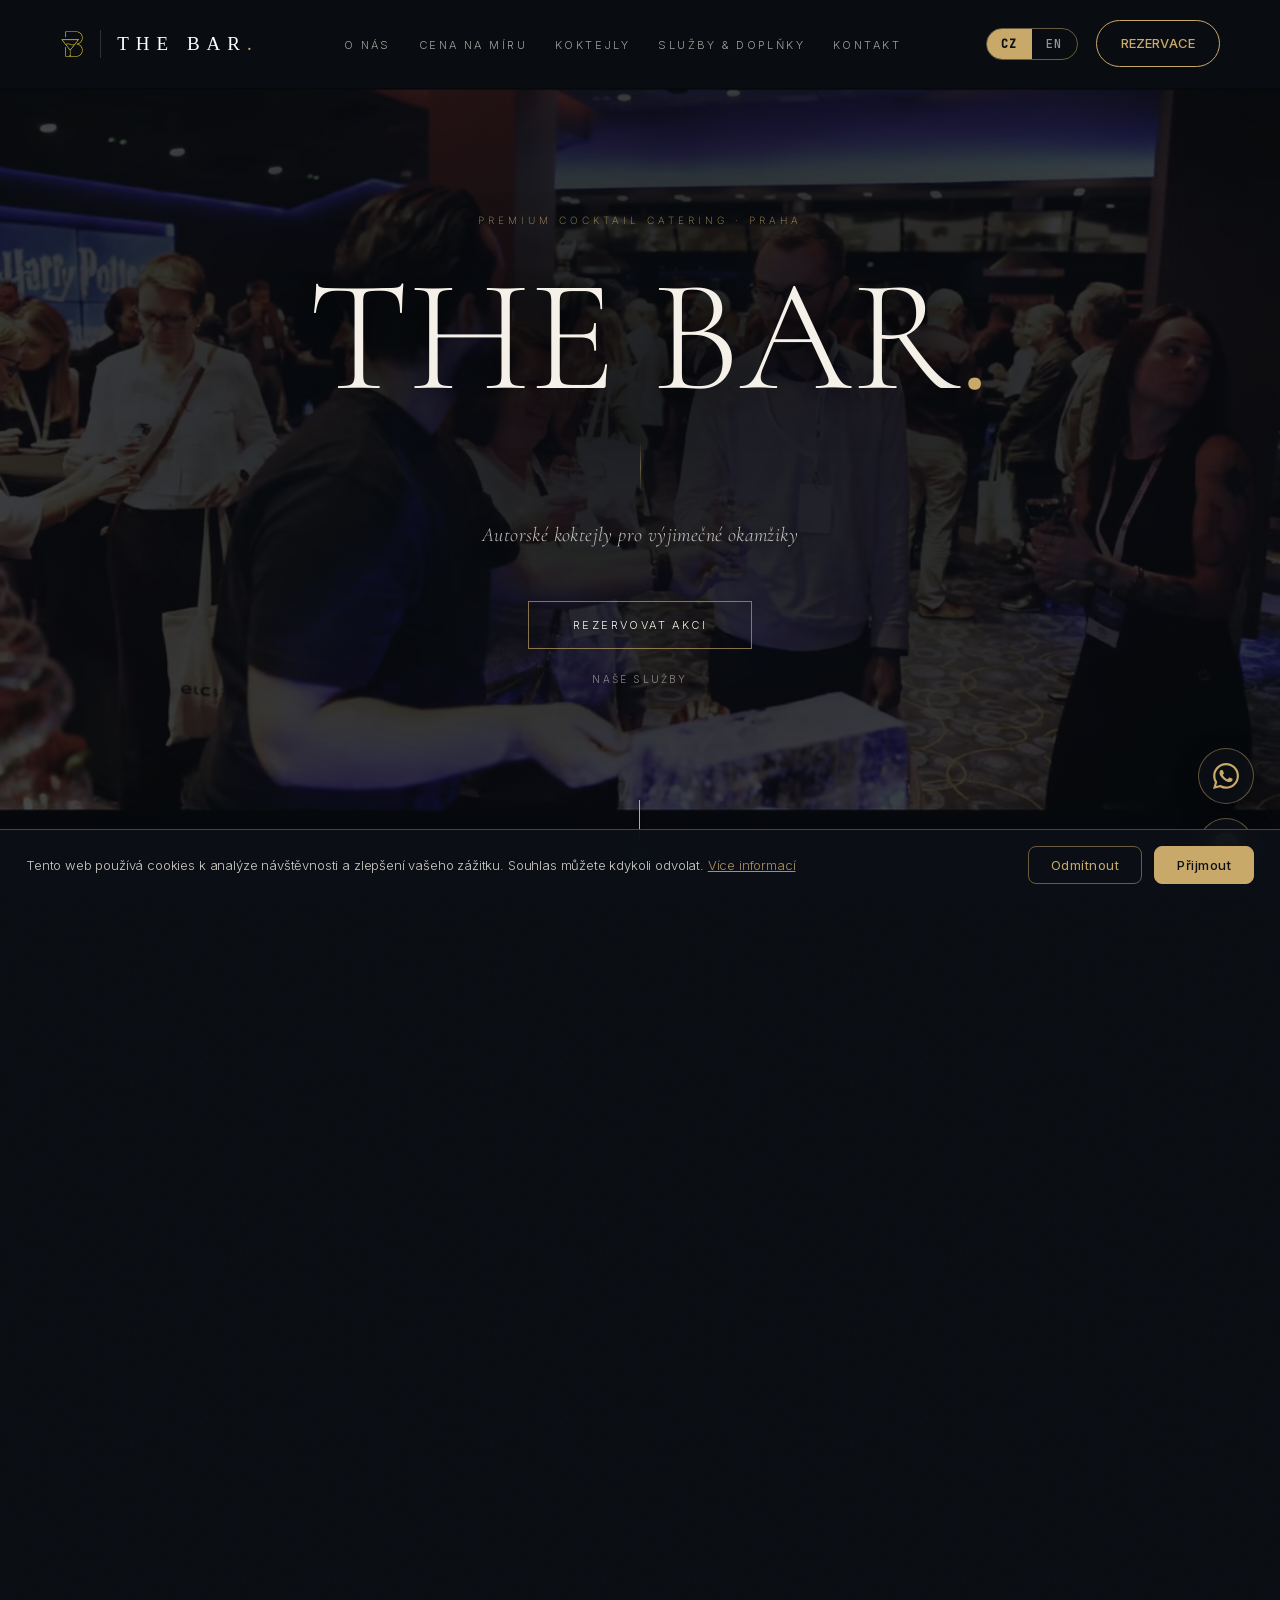
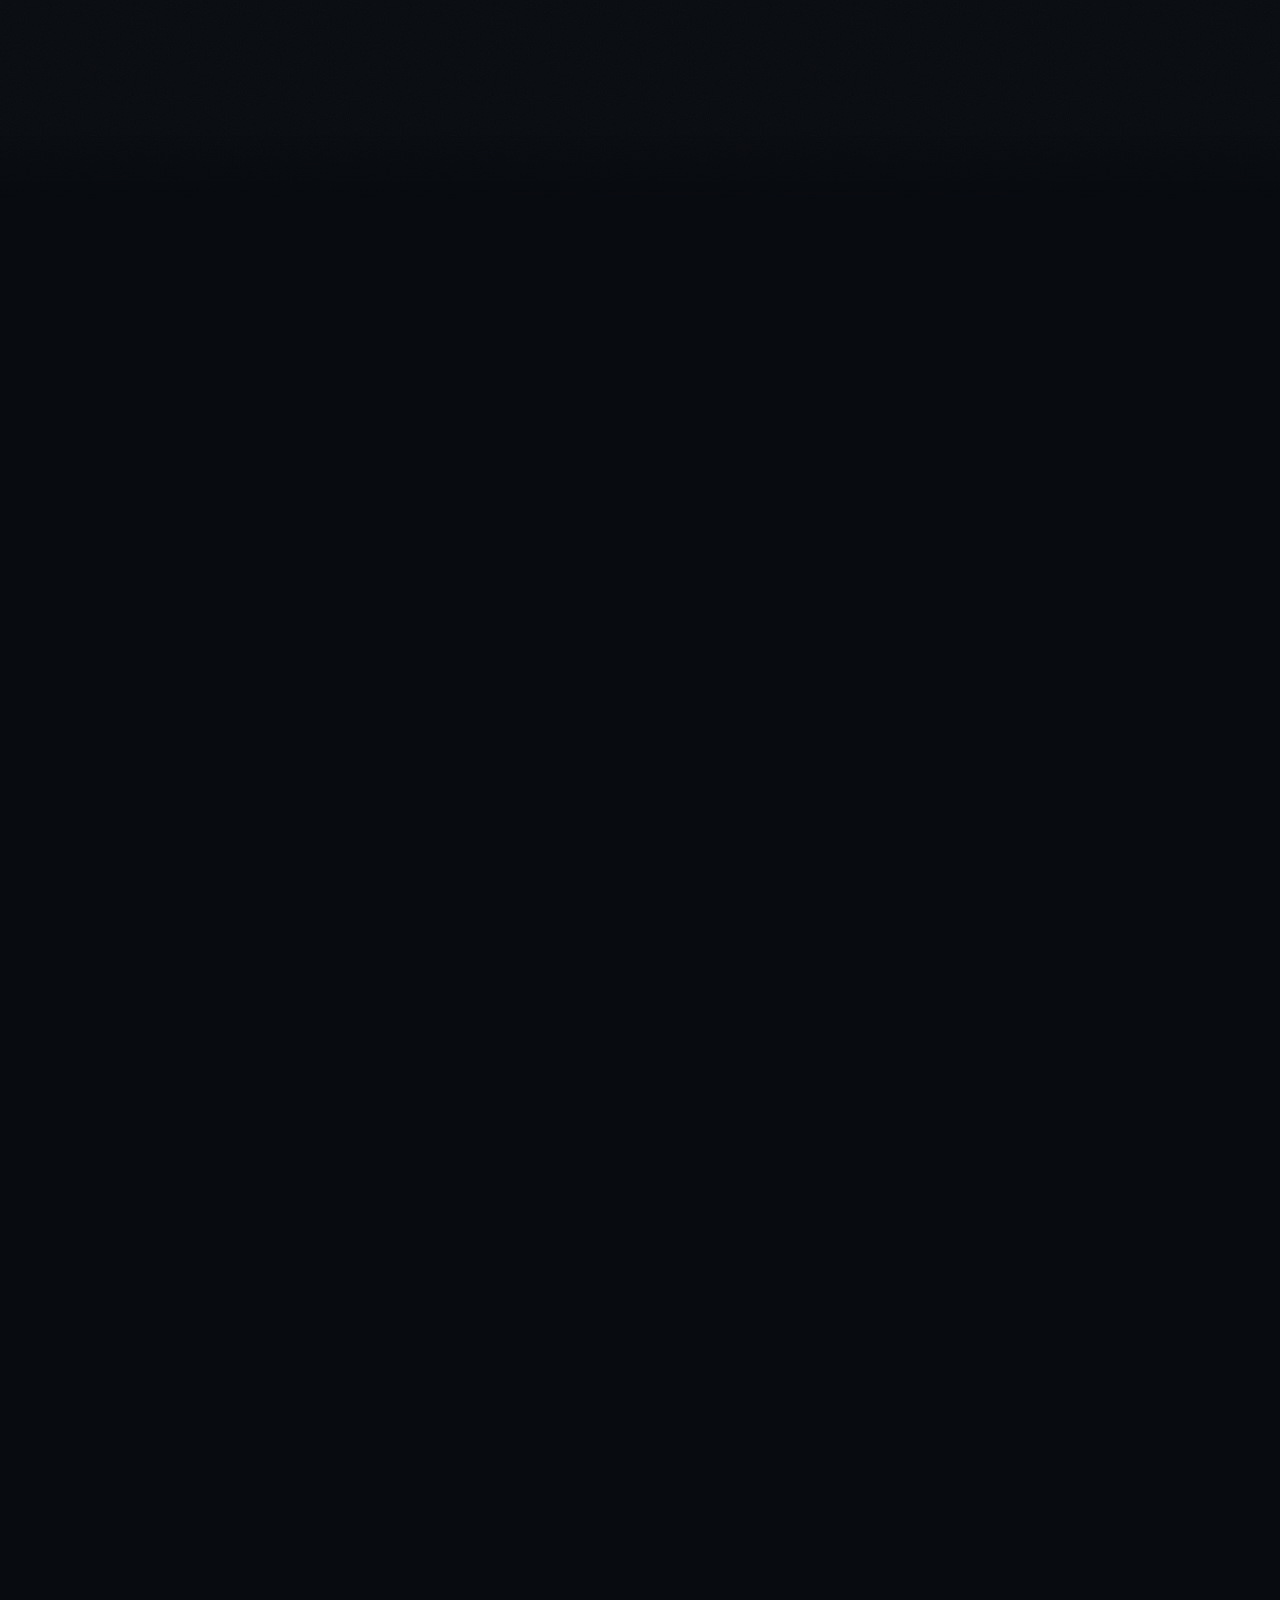
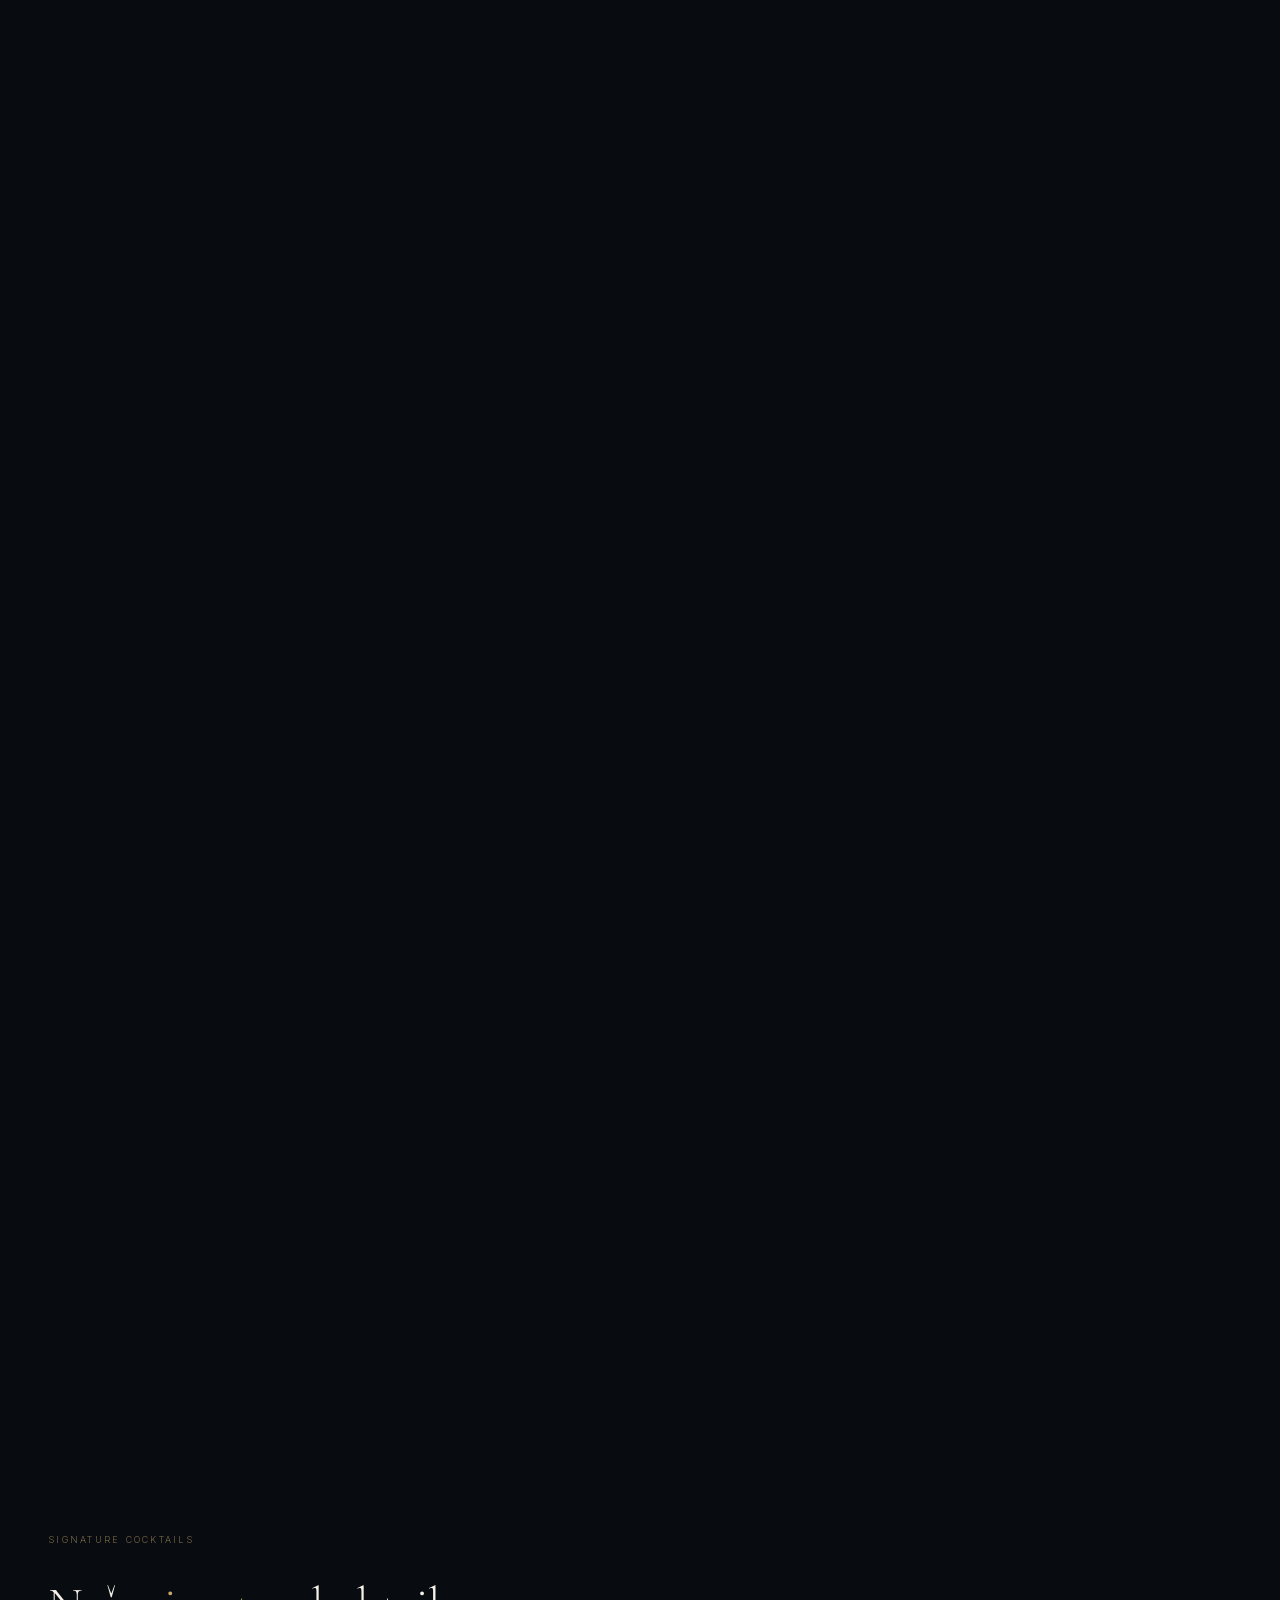
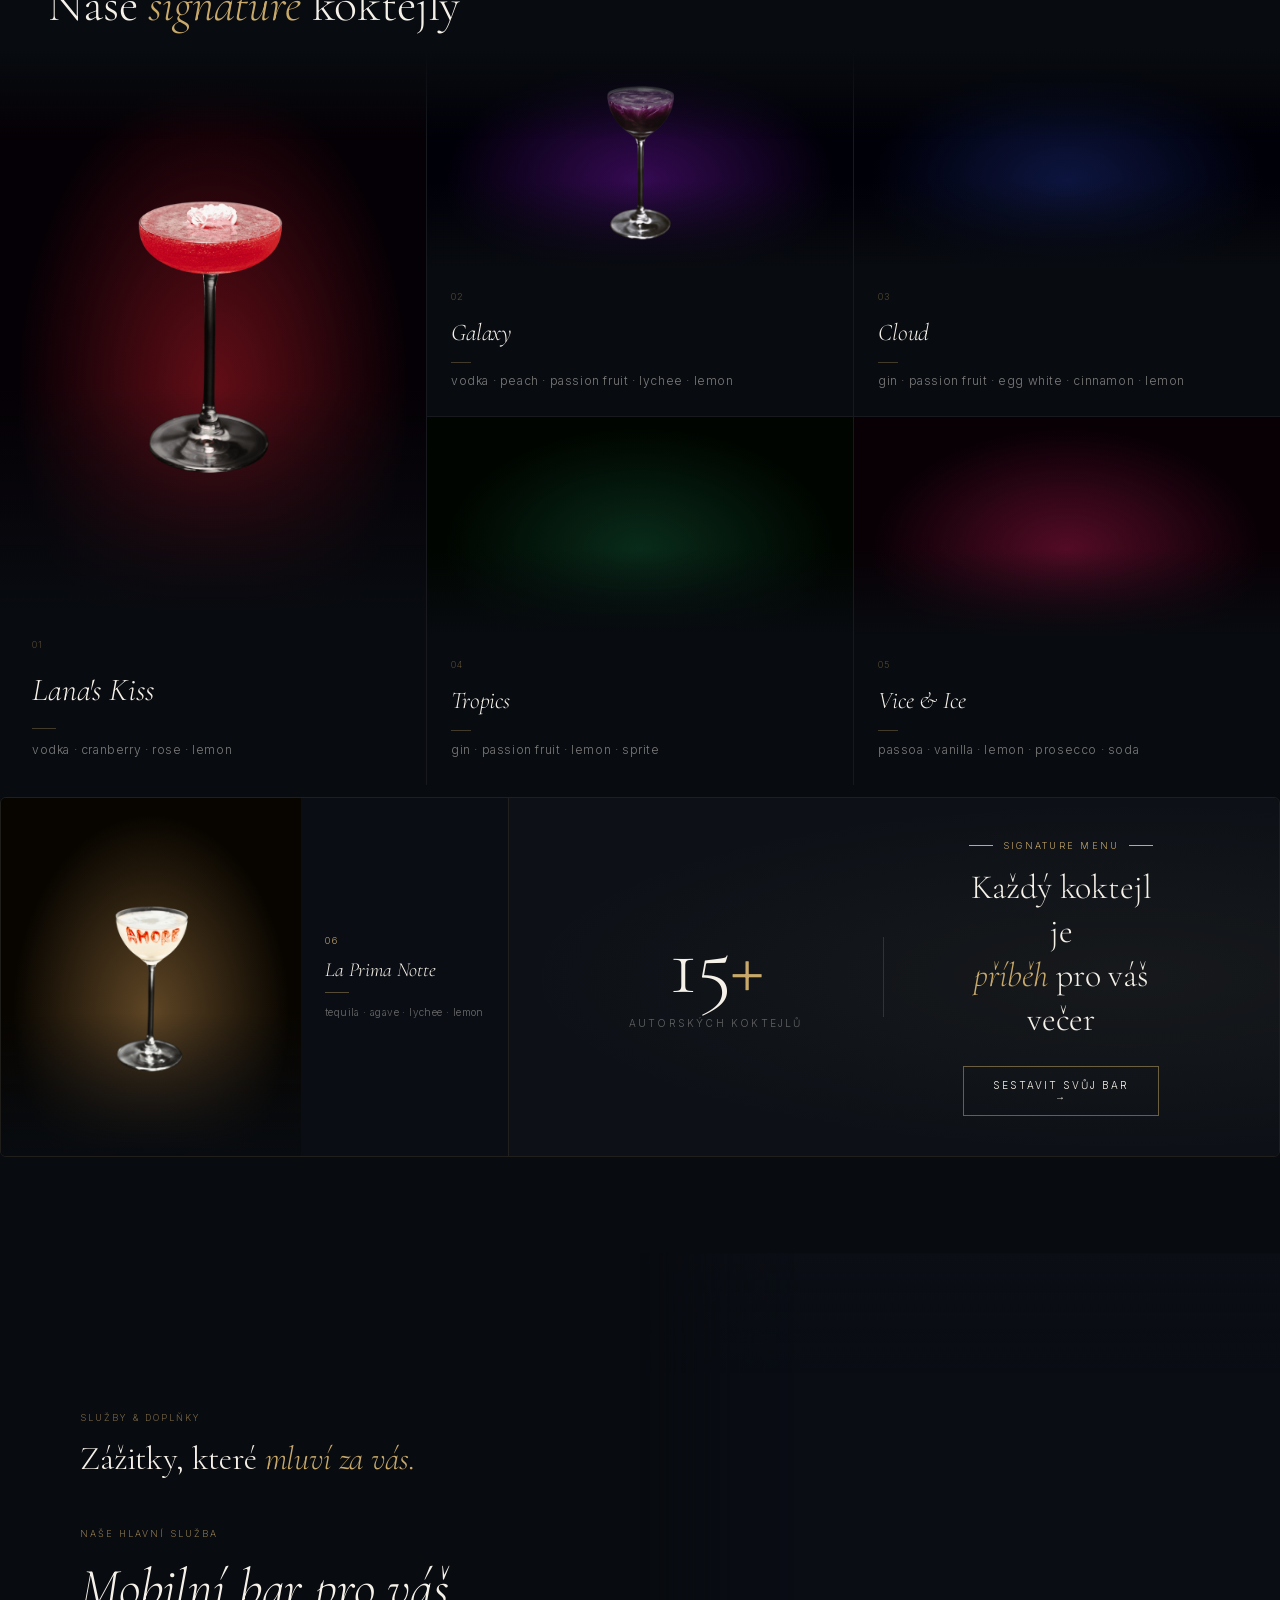
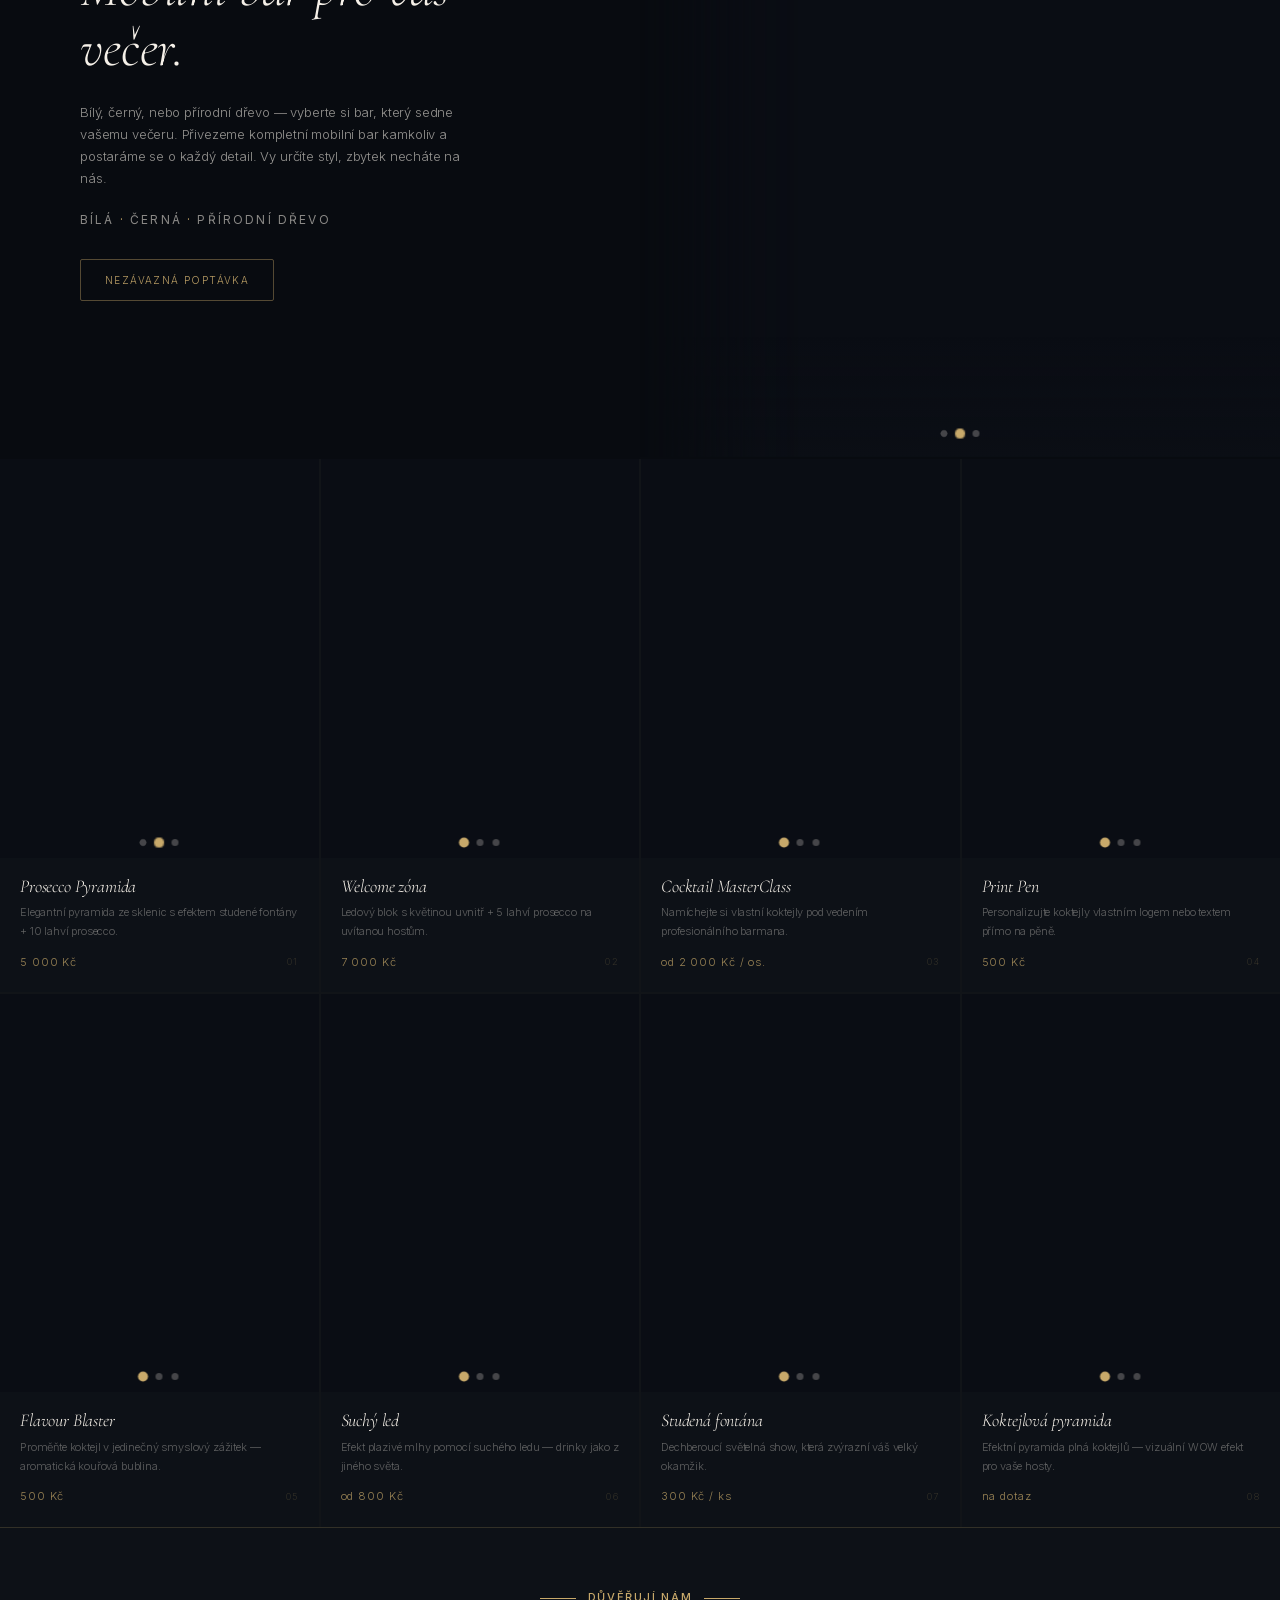
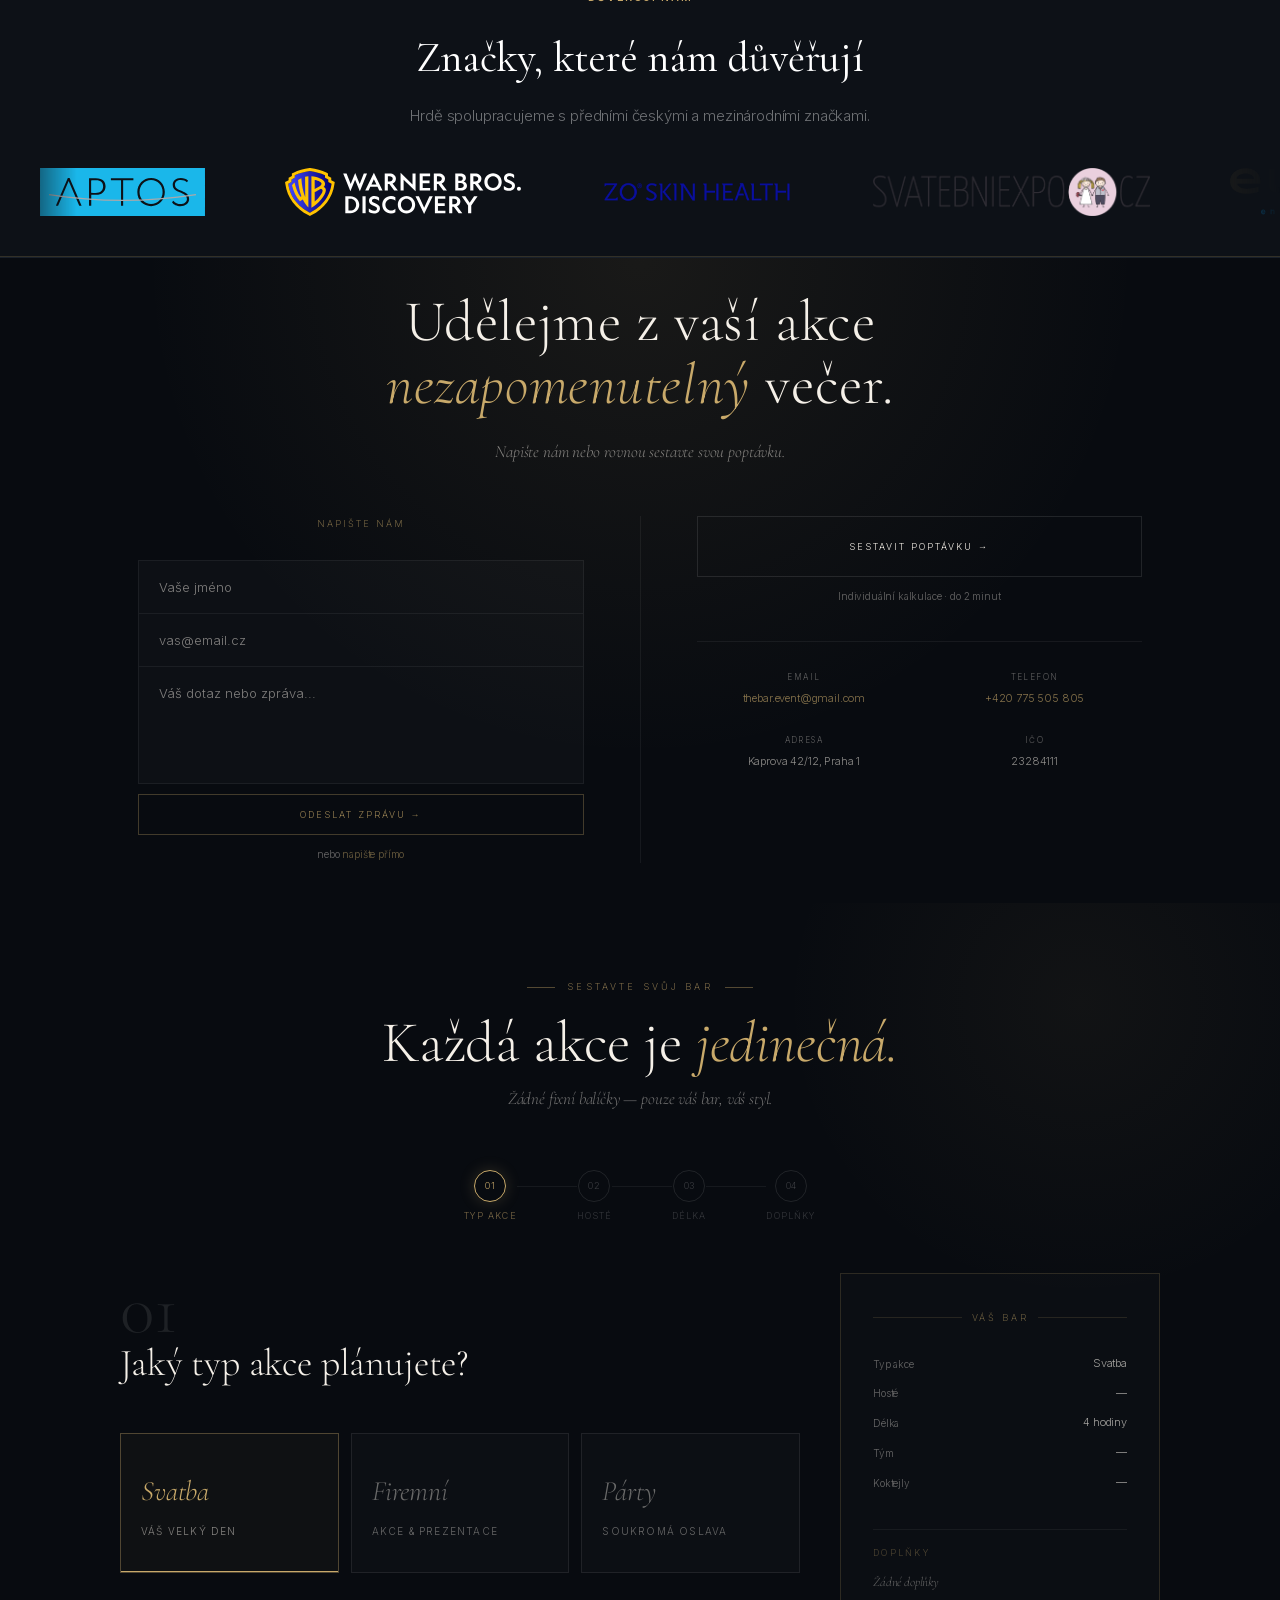
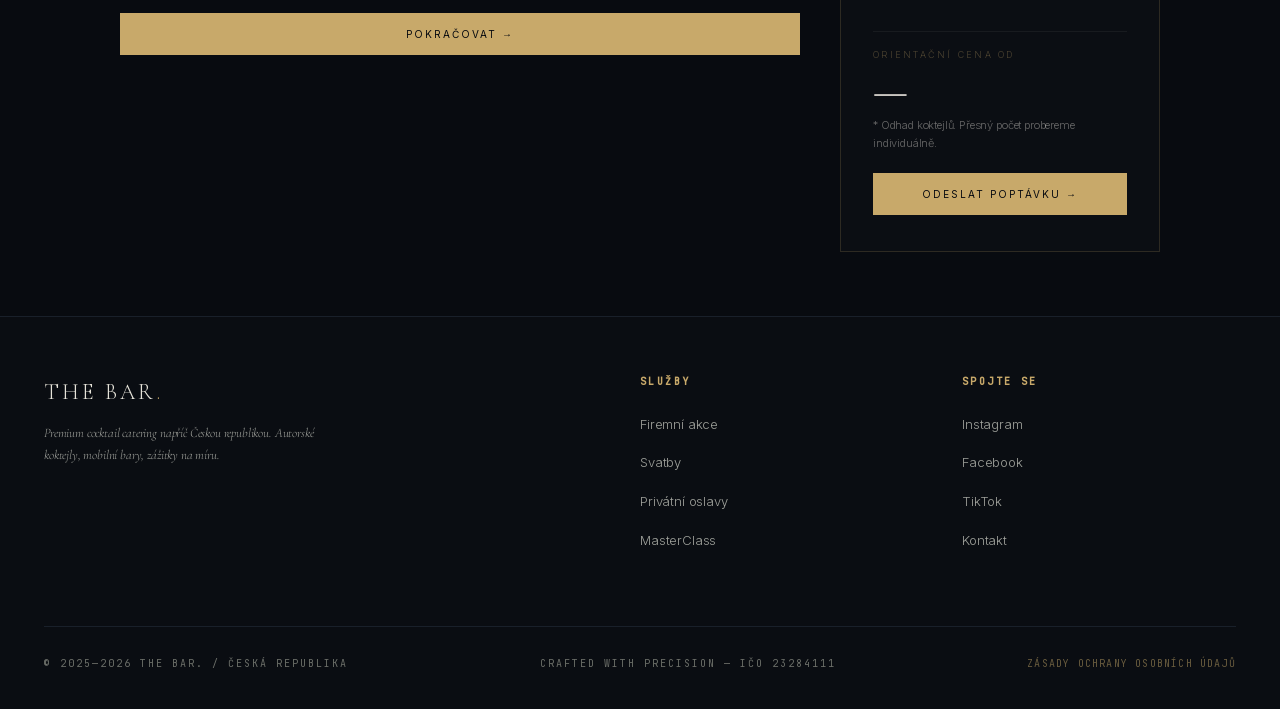
==== index.html @ d6523ca1 "Big fix buttons + photos logo up" ====
<!DOCTYPE html>
<html lang="cs"><head>
<!-- Google Consent Mode v2 — defaults (must run before gtag config) -->
<script>
  window.dataLayer = window.dataLayer || [];
  function gtag(){dataLayer.push(arguments);}
  gtag('consent', 'default', {
    'ad_storage': 'denied',
    'ad_user_data': 'denied',
    'ad_personalization': 'denied',
    'analytics_storage': 'denied',
    'wait_for_update': 500
  });
  try {
    if (localStorage.getItem('thebar_cookie_consent') === 'granted') {
      gtag('consent', 'update', {
        'ad_storage': 'granted',
        'ad_user_data': 'granted',
        'ad_personalization': 'granted',
        'analytics_storage': 'granted'
      });
    }
  } catch(e){}
</script>
<!-- Google tag (gtag.js) -->
<script async src="https://www.googletagmanager.com/gtag/js?id=G-3WQKJ3ZVLW"></script>
<script>
  gtag('js', new Date());
  gtag('config', 'G-3WQKJ3ZVLW');
</script>
<meta charset="utf-8">
<meta name="viewport" content="width=device-width, initial-scale=1, viewport-fit=cover">
<title>THE BAR. — Koktejlový catering a mobilní bar | Praha</title>
<meta name="description" content="Prémiový koktejlový catering a mobilní bar pro svatby, firemní akce a soukromé oslavy v Praze a celé ČR. Autorské koktejly, tým v black-tie. Nezávazná poptávka.">
<meta name="robots" content="index,follow">
<meta name="theme-color" content="#080b10">
<link rel="icon" href="/favicon.ico" sizes="any">
<link rel="icon" type="image/svg+xml" href="/assets/icons/favicon.svg">
<link rel="icon" type="image/png" sizes="32x32" href="/assets/icons/favicon-32.png">
<link rel="icon" type="image/png" sizes="16x16" href="/assets/icons/favicon-16.png">
<link rel="apple-touch-icon" sizes="180x180" href="/assets/icons/apple-touch-icon.png">
<!-- Open Graph -->
<meta property="og:type" content="website">
<meta property="og:url" content="https://thebarcatering.cz/">
<meta property="og:title" content="THE BAR. — Koktejlový catering a mobilní bar | Praha">
<meta property="og:description" content="Prémiový koktejlový catering pro svatby, firemní akce a soukromé oslavy. Autorské koktejly, tým v black-tie. Nezávazná poptávka.">
<meta property="og:image" content="https://thebarcatering.cz/assets/images/og-preview.jpg">
<meta property="og:image:width" content="1200">
<meta property="og:image:height" content="630">
<meta property="og:locale" content="cs_CZ">
<meta property="og:site_name" content="THE BAR.">
<!-- Twitter -->
<meta name="twitter:card" content="summary_large_image">
<meta name="twitter:title" content="THE BAR. — Koktejlový catering a mobilní bar | Praha">
<meta name="twitter:description" content="Prémiový koktejlový catering pro svatby, firemní akce a soukromé oslavy. Autorské koktejly, tým v black-tie.">
<meta name="twitter:image" content="https://thebarcatering.cz/assets/images/og-preview.jpg">
<!-- hreflang: single-page site serves CZ/EN via JS — separate language URLs required for hreflang implementation -->
<link rel="canonical" href="https://thebarcatering.cz/">
<link rel="preconnect" href="https://fonts.googleapis.com">
<link rel="preconnect" href="https://fonts.gstatic.com" crossorigin="">
<link rel="dns-prefetch" href="https://script.google.com">
<link rel="preload" as="image" href="assets/video/hero-poster.jpg" fetchpriority="high">
<link rel="preload" as="font" type="font/woff2" crossorigin href="fonts/39b6aa6e-d81d-483c-8eed-6ac0f09dd3b1.woff2">
<script type="application/ld+json">
{"@context":"https://schema.org","@type":"LocalBusiness","name":"THE BAR. — Premium Cocktail Catering & Mobile Bar","description":"Prémiový koktejlový catering a mobilní bar pro svatby, firemní akce a soukromé oslavy v Praze a celé ČR. Autorské koktejly, tým v black-tie.","email":"thebar.event@gmail.com","url":"https://thebarcatering.cz/","image":"https://thebarcatering.cz/assets/images/SLUZBY/BAR%20MAIN%20WHITE.jpg","areaServed":["Praha","Česká republika"],"founder":{"@type":"Person","name":"Vladyslav Breslavskyi"},"priceRange":"$$","sameAs":["https://www.instagram.com/thebar.catering/","https://www.facebook.com/share/14eMGkatPaf/","https://www.tiktok.com/@thebar.catering"],"knowsLanguage":["cs","en"],"serviceType":"Koktejlový catering, mobilní bar"}
</script>
<link href="https://fonts.googleapis.com/css2?family=Cormorant+Garamond:ital,wght@0,300;0,400;0,500;0,600;1,300;1,400;1,500;1,600&family=Inter:wght@300;400;500;600&display=swap" rel="stylesheet">
<link rel="stylesheet" href="style.css?v=43">
</head>
<body>

<nav class="nav" id="nav">
  <a href="#" class="brand">
    <img class="b-icon" src="assets/images/LOGO BAR.png" alt="THE BAR." width="24" height="28" decoding="async">
    <span class="divider"></span>
    <span class="wordmark">THE BAR<span class="dot">.</span></span>
  </a>
  <ul>
    <li><a href="#about" onclick="event.preventDefault();scrollToAbout()" data-i18n="nav.about">O nás</a></li>
    <li><a href="#services" onclick="event.preventDefault();scrollToWizard()" data-i18n="nav.cenaNaMiru">Cena na míru</a></li>
    <li><a href="#koktejly" data-i18n="nav.koktejly">Koktejly</a></li>
    <li><a href="#addons" data-i18n="nav.sluzby">Služby &amp; Doplňky</a></li>
    <li><a href="#contact" onclick="event.preventDefault();scrollToKontakt()" data-i18n="nav.kontakt">Kontakt</a></li>
  </ul>
  <div class="cta">
    <span class="lang"><button type="button" id="lang-cz" class="lang-active" onclick="applyLanguage('cs')" aria-label="Přepnout na češtinu" aria-current="true">CZ</button><button type="button" id="lang-en" onclick="applyLanguage('en')" aria-label="Switch to English" aria-current="false">EN</button></span>
    <a href="#contact" class="book" onclick="event.preventDefault();scrollToKontakt()" data-i18n="nav.rezervace">Rezervace</a>
    <button class="hamburger" aria-label="Menu"><span></span><span></span><span></span></button>
  </div>
</nav>

<div class="mobile-overlay" id="mobileOverlay">
  <button class="mobile-overlay__close" id="mobileClose" aria-label="Close menu">&times;</button>
  <nav class="mobile-overlay__nav">
    <a href="#about" class="mobile-overlay__link" onclick="event.preventDefault();scrollToAbout()" data-i18n="nav.about">O nás</a>
    <a href="#services" class="mobile-overlay__link" onclick="event.preventDefault();scrollToWizard()" data-i18n="nav.cenaNaMiru">Cena na míru</a>
    <a href="#addons" class="mobile-overlay__link" data-i18n="nav.sluzby">Služby &amp; Doplňky</a>
    <a href="#koktejly" class="mobile-overlay__link" data-i18n="nav.koktejly">Koktejly</a>
    <a href="#contact" class="mobile-overlay__link mobile-overlay__link--cta" data-i18n="nav.rezervace">Rezervace</a>
  </nav>
</div>
<main>
<!-- HERO -->
<section class="hero hero-loaded" aria-label="Hero">
  <video class="hero-video" id="heroVideo" autoplay muted loop playsinline preload="none" poster="assets/video/hero-poster.jpg">
    <!-- sources injected by inline script below -->
  </video>
  <script>
  (function(){
    var v = document.getElementById('heroVideo');
    if (!v) return;
    if (window.matchMedia && window.matchMedia('(prefers-reduced-motion: reduce)').matches) {
      v.removeAttribute('autoplay');
      return;
    }
    var pfx = window.innerWidth < 768 ? 'hero-mobile' : 'hero-desktop';
    var base = 'assets/video/';
    [['video/webm', pfx + '.webm'], ['video/mp4', pfx + '.mp4']].forEach(function(s) {
      var src = document.createElement('source');
      src.type = s[0]; src.src = base + s[1];
      v.appendChild(src);
    });
    v.load();
  })();
  </script>
  <div class="hero-overlay-base"></div>
  <div class="hero-overlay-focus"></div>

  <div class="hero-content">
    <div class="hero-pre" data-i18n="hero.pre">Premium Cocktail Catering · Praha</div>
    <h1 class="hero-title">THE BAR<span class="hero-dot">.</span></h1>
    <div class="hero-divider"></div>
    <div class="hero-sub" data-i18n="hero.sub">Autorské koktejly pro výjimečné okamžiky</div>
    <div class="hero-cta">
      <button class="hero-btn" onclick="scrollToKontakt()"><span data-i18n="hero.btnRezervovat">Rezervovat akci</span></button>
      <button class="hero-btn-ghost" onclick="scrollToWizard()" data-i18n="hero.btnNaseSluzby">Naše služby</button>
    </div>
  </div>

  <div class="hero-scroll-indicator">
    <div class="hero-scroll-line"></div>
    <div class="hero-scroll-label">Scroll</div>
  </div>
</section>

<section id="about" class="cinematic-section">
  <div class="cinematic-sticky">
    <div class="cinematic-grain"></div>

    <div id="cin-intro">
      <div class="cin-intro-eyebrow" data-i18n="about.eyebrow">O nás</div>
      <div class="cin-intro-divider"></div>
      <p class="cin-intro-headline" data-i18n-html="about.introHeadline">Každý večer si zaslouží <em>svůj příběh.</em></p>
      <div class="cin-intro-scroll">
        <div class="cin-intro-scroll-line"></div>
        <div class="cin-intro-scroll-label">Scroll</div>
      </div>
    </div>

    <div class="cin-phrase" id="cin-p1">
      <span class="word" data-i18n="about.phrase1a">Neprodáváme</span> <em class="word" style="color:#C8A96A;font-style:italic;" data-i18n="about.phrase1b">koktejly.</em>
    </div>
    <div class="cin-phrase" id="cin-p2">
      <span class="word" data-i18n="about.phrase2a">Prodáváme</span> <em class="word" style="color:#C8A96A;font-style:italic;" data-i18n="about.phrase2b">zážitek.</em>
    </div>
    <div class="cin-phrase" id="cin-p3">
      <span class="word" data-i18n="about.phrase3a">Každý</span> <em class="word" style="color:#C8A96A;font-style:italic;" data-i18n="about.phrase3b">detail</em> <span class="word" data-i18n="about.phrase3c">mluví za</span> <em class="word" style="color:#C8A96A;font-style:italic;" data-i18n="about.phrase3d">vás.</em>
    </div>

    <div class="cin-reveal" id="cin-reveal">
      <canvas class="cin-sparks" id="cinSparks"></canvas>
      <div class="cin-center">
        <p class="cin-headline"><span class="cin-headline-light" data-i18n="about.revealA">Přivezeme bar.</span> <em class="cin-headline-gold" data-i18n="about.revealB">Vy si užijete večer.</em></p>
        <div class="cin-stats">
          <div class="cin-stat">
            <div class="cin-stat-label" data-i18n="about.stat1Label">Tým v black-tie</div>
            <div class="cin-stat-sub" data-i18n="about.stat1Sub">Profesionálové</div>
          </div>
          <div class="cin-stat-divider"></div>
          <div class="cin-stat">
            <div class="cin-stat-label" data-i18n="about.stat2Label">20 signature koktejlů</div>
            <div class="cin-stat-sub" data-i18n="about.stat2Sub">Autorské recepty</div>
          </div>
          <div class="cin-stat-divider"></div>
          <div class="cin-stat">
            <div class="cin-stat-label" data-i18n="about.stat3Label">Praha &amp; celá ČR</div>
            <div class="cin-stat-sub" data-i18n="about.stat3Sub">Doručíme k vám</div>
          </div>
        </div>
      </div>
    </div>
  </div>
</section>

<section id="koktejly" style="background:#080b10;padding:32px 0 0;margin-top:0;margin-bottom:0;">
  <style>
    @media(max-width:768px){
      .ck3-grid{grid-template-columns:1fr!important;}
      .ck3-bottom{grid-template-columns:1fr!important;}
      .ck3-lpn-inner{flex-direction:column!important;}
      .ck3-lpn-img{width:100%!important;min-height:220px;}
    }

    #koktejly{scroll-margin-top:90px;}
    .ck3-grid{position:relative;}

    .addons-eyebrow-simple {
      font-size: 9px;
      letter-spacing: 0.22em;
      color: rgba(200,169,106,0.6);
      text-transform: uppercase;
      margin-bottom: 14px;
    }

    .addons-title-simple {
      font-family: 'Cormorant Garamond', serif;
      font-size: clamp(26px, 2.6vw, 34px);
      font-weight: 300;
      font-style: normal;
      color: #f5f0e8;
      line-height: 1.15;
      margin: 0 0 48px;
    }

    .addons-title-simple em {
      color: #C8A96A;
      font-style: italic;
    }

    section.addons-block {
      background: #080b10;
      padding-top: 96px;
      padding-bottom: 0;
    }

    .bento-banner {
      display: grid;
      grid-template-columns: 1fr 1fr;
      grid-template-rows: 1fr;
      align-items: stretch;
      min-height: calc(100vh - 96px);
      min-height: calc(100dvh - 96px);
      width: calc(100% + 160px);
      margin: 0 -80px;
      background: #080b10;
    }

    .bento-banner-left {
      padding: 48px 48px 48px 80px;
      display: flex;
      flex-direction: column;
      align-items: flex-start;
      justify-content: center;
    }

    .bento-banner-right {
      position: relative;
      overflow: hidden;
      -webkit-mask-image: linear-gradient(to right, rgba(0,0,0,0) 0%, rgba(0,0,0,0.12) 4%, rgba(0,0,0,0.5) 11%, rgba(0,0,0,0.85) 18%, rgba(0,0,0,1) 26%);
      mask-image: linear-gradient(to right, rgba(0,0,0,0) 0%, rgba(0,0,0,0.12) 4%, rgba(0,0,0,0.5) 11%, rgba(0,0,0,0.85) 18%, rgba(0,0,0,1) 26%);
    }

    .bento-banner-right img {
      width: 100%;
      height: 100%;
      object-fit: cover;
      object-position: center;
      display: block;
    }

    .bento-banner-right .bento-card {
      position: absolute;
      inset: 0;
      min-height: unset;
      background: #080b10;
      overflow: hidden;
    }

    .bento-banner-right .bento-carousel-dots {
      bottom: 20px;
    }

    @keyframes kenBurnsInBanner {
      from { transform: scale(0.92); }
      to   { transform: scale(0.95); }
    }

    .bento-banner-right .bento-card-slide img {
      transform: scale(0.92);
    }

    .bento-banner-right .bento-card-slide.active img {
      animation: kenBurnsInBanner 4.8s ease-in-out forwards;
    }

    .bento-banner-photo-fade {
      position: absolute;
      inset: 0;
      background: linear-gradient(180deg, rgba(13,17,23,0.3) 0%, rgba(13,17,23,0) 15%, rgba(13,17,23,0) 85%, rgba(13,17,23,0.3) 100%);
      pointer-events: none;
    }

    .bento-banner-eyebrow {
      font-size: 9px;
      letter-spacing: 0.22em;
      color: rgba(200,169,106,0.7);
      text-transform: uppercase;
      margin-bottom: 16px;
    }

    .bento-banner-title {
      font-family: 'Cormorant Garamond', serif;
      font-size: clamp(38px, 4.2vw, 56px);
      font-weight: 300;
      font-style: italic;
      color: #f5f0e8;
      line-height: 1.1;
      margin-bottom: 24px;
      max-width: 480px;
    }

    .bento-banner-desc {
      font-size: 13px;
      font-weight: 300;
      color: rgba(245,240,232,0.6);
      line-height: 1.7;
      max-width: 400px;
      margin-bottom: 0;
    }

    .bento-banner-finishes {
      font-size: 12px;
      font-family: 'Inter', sans-serif;
      font-weight: 400;
      letter-spacing: 0.18em;
      text-transform: uppercase;
      color: rgba(245,240,232,0.55);
      max-width: 400px;
      margin-top: 22px;
      margin-bottom: 30px;
      line-height: 1.5;
    }

    .bento-banner-cta {
      display: inline-block;
      font-size: 10px;
      letter-spacing: 0.14em;
      text-transform: uppercase;
      color: rgba(200,169,106,0.9);
      border: 0.5px solid rgba(200,169,106,0.4);
      padding: 11px 24px;
      border-radius: 2px;
      cursor: pointer;
      transition: background-color 0.3s ease, border-color 0.3s ease, color 0.3s ease;
      background: transparent;
      text-decoration: none;
      align-self: flex-start;
    }

    .bento-banner-cta:hover {
      background: rgba(200,169,106,0.1);
      border-color: rgba(200,169,106,0.7);
      color: #c9a84c;
    }

    .bento-services-grid {
      display: grid;
      grid-template-columns: repeat(4, 1fr);
      gap: 2px;
      background: #111418;
      margin: 2px -80px 0;
    }

    .bento-card {
      background: #0d1117;
      display: flex;
      flex-direction: column;
      position: relative;
      overflow: hidden;
      transition: background 0.3s ease;
      min-height: 260px;
    }

    .bento-card:hover {
      background: #0f1318;
    }

    .bento-card-carousel {
      position: relative;
      aspect-ratio: 4/5;
      overflow: hidden;
      background: #080b10;
      flex-shrink: 0;
    }

    .bento-card-carousel-inner {
      position: relative;
      width: 100%;
      height: 100%;
    }

    @keyframes kenBurnsIn {
      from { transform: scale(1.0); }
      to   { transform: scale(1.03); }
    }

    .bento-card-slide {
      position: absolute;
      inset: 0;
      opacity: 0;
      overflow: hidden;
      background: #0a0d14;
      transition: opacity 0.8s ease;
    }

    .bento-card-slide.active {
      opacity: 1;
    }

    .bento-card-slide img {
      width: 100%;
      height: 100%;
      object-fit: cover;
      object-position: center center;
      display: block;
      transform-origin: center center;
    }

    .bento-card-slide.active img {
      animation: kenBurnsIn 4.8s ease-in-out forwards;
      will-change: transform;
    }

    .bento-carousel-dots {
      position: absolute;
      bottom: 12px;
      left: 50%;
      transform: translateX(-50%);
      display: flex;
      align-items: center;
      gap: 9px;
      z-index: 2;
    }

    .bento-dot {
      width: 7px;
      height: 7px;
      border-radius: 50%;
      background: rgba(245,240,232,0.25);
      cursor: pointer;
      transform: scale(1);
      transition: transform 0.3s ease, background 0.3s ease;
      padding: 8px;
      margin: -8px;
      background-clip: content-box;
      box-sizing: content-box;
      flex-shrink: 0;
      will-change: transform;
    }

    .bento-dot.active {
      transform: scale(1.43);
      background: #C8A96A;
      background-clip: content-box;
    }

    .bento-carousel-btn {
      position: absolute;
      top: 50%;
      transform: translateY(-50%);
      background: rgba(8,11,16,0.6);
      border: 0.5px solid rgba(200,169,106,0.2);
      color: rgba(200,169,106,0.7);
      width: 24px;
      height: 24px;
      border-radius: 50%;
      display: flex;
      align-items: center;
      justify-content: center;
      cursor: pointer;
      font-size: 10px;
      z-index: 2;
      opacity: 0;
      transition: opacity 0.3s ease;
    }

    .bento-card:hover .bento-carousel-btn {
      opacity: 1;
    }

    .bento-carousel-btn.prev { left: 8px; }
    .bento-carousel-btn.next { right: 8px; }

    .bento-card-body {
      padding: 18px 20px 20px;
      display: flex;
      flex-direction: column;
      flex: 1;
      justify-content: space-between;
    }

    .bento-card-name {
      font-family: 'Cormorant Garamond', serif;
      font-size: 18px;
      font-weight: 300;
      font-style: italic;
      color: #f5f0e8;
      margin-bottom: 6px;
      line-height: 1.2;
    }

    .bento-card-desc {
      font-size: 11px;
      font-weight: 300;
      color: rgba(245,240,232,0.35);
      line-height: 1.7;
    }

    .bento-card-footer {
      display: flex;
      align-items: center;
      justify-content: space-between;
      margin-top: 12px;
    }

    .bento-card-price {
      font-size: 11px;
      letter-spacing: 0.08em;
      color: rgba(200,169,106,0.75);
      font-weight: 300;
    }

    .bento-card-num {
      font-size: 9px;
      letter-spacing: 0.15em;
      color: rgba(200,169,106,0.2);
    }

    @media (max-width: 1024px) {
      .bento-services-grid {
        grid-template-columns: repeat(2, 1fr);
      }
    }

    @media (max-width: 768px) {
      .bento-banner {
        grid-template-columns: 1fr;
        min-height: auto;
        width: calc(100% + 40px);
        margin: 0 -20px;
      }
      .bento-banner-left {
        padding: 40px 24px 36px 24px;
      }
      /* Fix 4: bar banner — fixed height, cover fill, no overflow */
      .bento-banner-right {
        height: 260px;
        overflow: hidden;
        -webkit-mask-image: none;
        mask-image: none;
      }
      .bento-banner-right .bento-card {
        position: absolute;
        inset: 0;
      }
      .bento-banner-right .bento-card-slide img {
        width: 100%;
        height: 100%;
        object-fit: cover;
        object-position: center;
        display: block;
      }
      .bento-services-grid {
        grid-template-columns: 1fr;
        margin: 2px -20px 0;
      }
      .addons-title-simple {
        margin: 0 0 32px;
      }
      /* Fix 3: service card photos — tall editorial height, cover fill */
      .bento-services-grid .bento-card-carousel { aspect-ratio: unset !important; height: 320px !important; }
      .bento-services-grid .bento-card-slide img {
        width: 100% !important;
        height: 100% !important;
        max-width: none !important;
        object-fit: cover !important;
        display: block;
      }
      /* Per-image object-position — keeps key subjects visible at 220px crop */
      [data-carousel="0"] .bento-card-slide:nth-child(1) img { object-position: center 35% !important; }
      [data-carousel="0"] .bento-card-slide:nth-child(2) img { object-position: center 50% !important; }
      [data-carousel="0"] .bento-card-slide:nth-child(3) img { object-position: center 35% !important; }
      [data-carousel="1"] .bento-card-slide:nth-child(1) img { object-position: center 35% !important; }
      [data-carousel="1"] .bento-card-slide:nth-child(2) img { object-position: center 45% !important; }
      [data-carousel="1"] .bento-card-slide:nth-child(3) img { object-position: 25% 40% !important; }
      [data-carousel="2"] .bento-card-slide:nth-child(1) img { object-position: center 20% !important; }
      [data-carousel="2"] .bento-card-slide:nth-child(2) img { object-position: center 45% !important; }
      [data-carousel="2"] .bento-card-slide:nth-child(3) img { object-position: center 25% !important; }
      [data-carousel="3"] .bento-card-slide:nth-child(1) img { object-position: center 40% !important; }
      [data-carousel="3"] .bento-card-slide:nth-child(2) img { object-position: center 40% !important; }
      [data-carousel="3"] .bento-card-slide:nth-child(3) img { object-position: center 45% !important; }
      [data-carousel="4"] .bento-card-slide:nth-child(1) img { object-position: center 35% !important; }
      [data-carousel="4"] .bento-card-slide:nth-child(2) img { object-position: center 40% !important; }
      [data-carousel="4"] .bento-card-slide:nth-child(3) img { object-position: center 40% !important; }
      [data-carousel="5"] .bento-card-slide:nth-child(1) img { object-position: center 50% !important; }
      [data-carousel="5"] .bento-card-slide:nth-child(2) img { object-position: center 45% !important; }
      [data-carousel="5"] .bento-card-slide:nth-child(3) img { object-position: center 30% !important; }
      [data-carousel="6"] .bento-card-slide:nth-child(1) img { object-position: center 35% !important; }
      [data-carousel="6"] .bento-card-slide:nth-child(2) img { object-position: center 50% !important; }
      [data-carousel="6"] .bento-card-slide:nth-child(3) img { object-position: center 35% !important; }
      [data-carousel="7"] .bento-card-slide:nth-child(1) img { object-position: center 30% !important; }
      [data-carousel="7"] .bento-card-slide:nth-child(2) img { object-position: center 40% !important; }
      [data-carousel="7"] .bento-card-slide:nth-child(3) img { object-position: center 45% !important; }
    }

    @media (max-width: 600px) {
      .bento-banner-right {
        height: 240px;
      }
      /* Fix 3: smaller screens — slightly reduced height */
      .bento-services-grid .bento-card-carousel { aspect-ratio: unset !important; height: 280px !important; }
    }
  </style>

  <div style="padding:0 48px 0;">
    <div style="font-size:9px;font-weight:300;letter-spacing:0.25em;color:rgba(200,169,106,0.6);text-transform:uppercase;margin-bottom:14px;">Signature cocktails</div>
    <div style="font-family:'Cormorant Garamond',serif;font-weight:200;font-size:48px;color:#f5f0e8;" data-i18n-html="cocktails.headline">Naše <em style="color:#C8A96A;font-style:italic;">signature</em> koktejly</div>
  </div>

  <div class="ck3-grid" style="display:grid;grid-template-columns:1fr 1fr 1fr;gap:1px;background:rgba(255,255,255,0.06);">
    <div style="position:absolute;top:0;left:0;right:0;height:90px;background:linear-gradient(180deg,#080b10 0%,rgba(8,11,16,0.6) 45%,rgba(8,11,16,0) 100%);z-index:50;pointer-events:none;"></div>

    <!-- Card 1 - Lana's Kiss (spans 2 rows) -->
    <div style="background:#080b10;grid-column:1;grid-row:1/3;display:flex;flex-direction:column;">
      <div class="kokt-img-wrap" style="order:1;flex:1;min-height:340px;overflow:hidden;background:linear-gradient(to bottom,transparent 60%,#080b10 100%),radial-gradient(ellipse at 50% 60%,rgba(130,15,25,0.75) 0%,rgba(5,0,5,1) 65%);display:flex;align-items:center;justify-content:center;animation-duration:4s;">
        <img src="assets/images/foto%20web%20novy%202/LANA%20s%20KISS.webp" alt="Koktejl Lana's Kiss — vodka, cranberry, rose, citron" loading="lazy" decoding="async" style="height:95%;width:auto;max-width:92%;object-fit:contain;object-position:center center;display:block;transition:transform 0.6s ease;" onmouseover="this.style.transform='scale(1.08)'" onmouseout="this.style.transform='scale(1)'">
      </div>
      <div style="order:2;padding:24px 32px;background:#080b10;flex-shrink:0;">
        <div style="font-size:9px;letter-spacing:0.15em;color:rgba(200,169,106,0.4);margin-bottom:8px;">01</div>
        <div style="font-family:'Cormorant Garamond',serif;font-weight:300;font-style:italic;font-size:32px;color:#f5f0e8;margin-bottom:10px;transition:color 0.3s;cursor:default;" onmouseover="this.style.color='#C8A96A'" onmouseout="this.style.color='#f5f0e8'">Lana's Kiss</div>
        <div style="width:24px;height:0.5px;background:rgba(200,169,106,0.3);margin-bottom:10px;"></div>
        <div style="font-size:12px;font-weight:300;color:rgba(245,240,232,0.5);letter-spacing:0.05em;line-height:1.8;">vodka · cranberry · rose · lemon</div>
      </div>
    </div>

    <!-- Card 2 - Galaxy -->
    <div style="background:#080b10;display:flex;flex-direction:column;">
      <div class="kokt-img-wrap" style="height:220px;overflow:hidden;background:linear-gradient(to bottom,transparent 60%,#080b10 100%),radial-gradient(ellipse at 50% 60%,rgba(65,10,100,0.8) 0%,rgba(0,0,8,1) 65%);display:flex;align-items:center;justify-content:center;animation-duration:5s;">
        <img src="assets/images/foto%20web%20novy%202/GALAXY.webp" alt="Koktejl Galaxy — vodka, broskev, marakuja, lychee" loading="lazy" decoding="async" style="height:95%;width:auto;max-width:92%;object-fit:contain;object-position:center center;display:block;transition:transform 0.6s ease;" onmouseover="this.style.transform='scale(1.08)'" onmouseout="this.style.transform='scale(1)'">
      </div>
      <div style="padding:20px 24px 24px;">
        <div style="font-size:9px;letter-spacing:0.15em;color:rgba(200,169,106,0.4);margin-bottom:6px;">02</div>
        <div style="font-family:'Cormorant Garamond',serif;font-weight:300;font-style:italic;font-size:24px;color:#f5f0e8;margin-bottom:8px;">Galaxy</div>
        <div style="width:20px;height:0.5px;background:rgba(200,169,106,0.3);margin-bottom:8px;"></div>
        <div style="font-size:12px;font-weight:300;color:rgba(245,240,232,0.5);letter-spacing:0.05em;line-height:1.8;">vodka · peach · passion fruit · lychee · lemon</div>
      </div>
    </div>

    <!-- Card 3 - Cloud -->
    <div style="background:#080b10;display:flex;flex-direction:column;">
      <div class="kokt-img-wrap" style="height:220px;overflow:hidden;background:linear-gradient(to bottom,transparent 60%,#080b10 100%),radial-gradient(ellipse at 50% 60%,rgba(15,25,80,0.75) 0%,rgba(0,0,8,1) 65%);display:flex;align-items:center;justify-content:center;animation-duration:3.5s;">
        <img src="assets/images/foto%20web%20novy%202/CLOUD.webp" alt="Koktejl Cloud — gin, marakuja, vaječný bílek, skořice" loading="lazy" decoding="async" style="height:95%;width:auto;max-width:92%;object-fit:contain;object-position:center center;display:block;transition:transform 0.6s ease;" onmouseover="this.style.transform='scale(1.08)'" onmouseout="this.style.transform='scale(1)'">
      </div>
      <div style="padding:20px 24px 24px;">
        <div style="font-size:9px;letter-spacing:0.15em;color:rgba(200,169,106,0.4);margin-bottom:6px;">03</div>
        <div style="font-family:'Cormorant Garamond',serif;font-weight:300;font-style:italic;font-size:24px;color:#f5f0e8;margin-bottom:8px;">Cloud</div>
        <div style="width:20px;height:0.5px;background:rgba(200,169,106,0.3);margin-bottom:8px;"></div>
        <div style="font-size:12px;font-weight:300;color:rgba(245,240,232,0.5);letter-spacing:0.05em;line-height:1.8;">gin · passion fruit · egg white · cinnamon · lemon</div>
      </div>
    </div>

    <!-- Card 4 - Tropics -->
    <div style="background:#080b10;display:flex;flex-direction:column;">
      <div class="kokt-img-wrap" style="height:220px;overflow:hidden;background:linear-gradient(to bottom,transparent 60%,#080b10 100%),radial-gradient(ellipse at 50% 60%,rgba(10,55,30,0.75) 0%,rgba(0,5,0,1) 65%);display:flex;align-items:center;justify-content:center;animation-duration:4.5s;">
        <img src="assets/images/foto%20web%20novy%202/TROPICS.webp" alt="Koktejl Tropics — gin, marakuja, citron, sprite" loading="lazy" decoding="async" style="height:95%;width:auto;max-width:92%;object-fit:contain;object-position:center center;display:block;transition:transform 0.6s ease;" onmouseover="this.style.transform='scale(1.08)'" onmouseout="this.style.transform='scale(1)'">
      </div>
      <div style="padding:20px 24px 24px;">
        <div style="font-size:9px;letter-spacing:0.15em;color:rgba(200,169,106,0.4);margin-bottom:6px;">04</div>
        <div style="font-family:'Cormorant Garamond',serif;font-weight:300;font-style:italic;font-size:24px;color:#f5f0e8;margin-bottom:8px;">Tropics</div>
        <div style="width:20px;height:0.5px;background:rgba(200,169,106,0.3);margin-bottom:8px;"></div>
        <div style="font-size:12px;font-weight:300;color:rgba(245,240,232,0.5);letter-spacing:0.05em;line-height:1.8;">gin · passion fruit · lemon · sprite</div>
      </div>
    </div>

    <!-- Card 5 - Vice & Ice -->
    <div style="background:#080b10;display:flex;flex-direction:column;">
      <div class="kokt-img-wrap" style="height:220px;overflow:hidden;background: linear-gradient(to bottom, transparent 60%, #080b10 100%), radial-gradient(ellipse at 50% 60%, rgba(110, 12, 45, 0.75) 0%, rgba(8, 0, 5, 1) 65%);display:flex;align-items:center;justify-content:center;">
        <img src="assets/images/foto%20web%20novy%202/VICE%20%26%20ICE.webp" alt="Koktejl Vice & Ice — passoa, vanilka, citron, prosecco" loading="lazy" decoding="async" style="height:95%;width:auto;max-width:92%;object-fit:contain;object-position:center center;display:block;transition:transform 0.6s ease;" onmouseover="this.style.transform='scale(1.08)'" onmouseout="this.style.transform='scale(1)'">
      </div>
      <div style="padding:20px 24px 24px;">
        <div style="font-size:9px;letter-spacing:0.15em;color:rgba(200,169,106,0.4);margin-bottom:6px;">05</div>
        <div style="font-family:'Cormorant Garamond',serif;font-weight:300;font-style:italic;font-size:24px;color:#f5f0e8;margin-bottom:8px;">Vice &amp; Ice</div>
        <div style="width:20px;height:0.5px;background:rgba(200,169,106,0.3);margin-bottom:8px;"></div>
        <div style="font-size:12px;font-weight:300;color:rgba(245,240,232,0.5);letter-spacing:0.05em;line-height:1.8;">passoa · vanilla · lemon · prosecco · soda</div>
      </div>
    </div>

  </div>

  <div class="cocktail-bottom-row">
    <!-- LEFT: La Prima Notte -->
    <div class="bottom-left-card">
      <div class="bottom-img-zone" style="background: linear-gradient(to bottom, transparent 60%, #080b10 100%), radial-gradient(ellipse at 50% 60%, rgba(200, 140, 60, 0.45) 0%, rgba(8, 5, 0, 1) 65%) !important;">
        <img src="assets/images/foto%20web%20novy%202/LA%20PRIMA%20NOTTE.webp" alt="La Prima Notte" class="bottom-cocktail-img" loading="lazy" decoding="async">
      </div>
      <div class="bottom-card-text">
        <div class="bottom-card-num">06</div>
        <div class="bottom-card-name">La Prima Notte</div>
        <div class="bottom-card-divider"></div>
        <div class="bottom-card-ingr">tequila · agave · lychee · lemon</div>
      </div>
    </div>

    <!-- RIGHT: Signature panel -->
    <div class="bottom-right-panel">
      <div class="bottom-panel-inner">
        <div class="bottom-stat">
          <div class="bottom-stat-number">15<em>+</em></div>
          <div class="bottom-stat-label" data-i18n="cocktails.statLabel">autorských koktejlů</div>
        </div>
        <div class="bottom-panel-vline"></div>
        <div class="bottom-panel-text">
          <div class="bottom-panel-eyebrow" data-i18n="cocktails.panelEyebrow">Signature menu</div>
          <div class="bottom-panel-headline" data-i18n-html="cocktails.panelHeadline">Každý koktejl je<br><i>příběh</i> pro váš večer</div>
          <button class="btn-sestavit-bottom" onclick="scrollToWizard()" data-i18n="cocktails.panelBtn">Sestavit svůj bar →</button>
        </div>
      </div>
    </div>
  </div>
</section>

<section class="block addons-block" id="addons">
  <div class="bento-banner">
    <div class="bento-banner-left">
      <div class="addons-eyebrow-simple" data-i18n="addons.eyebrow">SLUŽBY &amp; DOPLŇKY</div>
      <h2 class="addons-title-simple" data-i18n-html="addons.title">Zážitky, které <em>mluví za vás.</em></h2>
      <div class="bento-banner-eyebrow" data-i18n="addons.bannerEyebrow">Naše hlavní služba</div>
      <div class="bento-banner-title" data-i18n="addons.bannerTitle">Mobilní bar pro váš večer.</div>
      <div class="bento-banner-desc" data-i18n="addons.bannerDesc">Bílý, černý, nebo přírodní dřevo — vyberte si bar, který sedne vašemu večeru. Přivezeme kompletní mobilní bar kamkoliv a postaráme se o každý detail. Vy určíte styl, zbytek necháte na nás.</div>
      <div class="bento-banner-finishes" data-i18n-html="addons.bannerFinishes">Bílá <span style="color:#C8A96A">·</span> Černá <span style="color:#C8A96A">·</span> Přírodní dřevo</div>
      <a class="bento-banner-cta" onclick="scrollToKontakt()" data-i18n="addons.bannerCta">Nezávazná poptávka</a>
    </div>
    <div class="bento-banner-right">
      <div class="bento-card">
        <div class="bento-card-slide active">
          <img src="assets/images/SLUZBY/BAR%20MAIN%20WHITE.webp" alt="Mobilní bar – bílé provedení" loading="lazy" decoding="async">
        </div>
        <div class="bento-card-slide">
          <img src="assets/images/SLUZBY/BAR%20MAIN%20BLACK.webp" alt="Mobilní bar – černé provedení" loading="lazy" decoding="async">
        </div>
        <div class="bento-card-slide">
          <img src="assets/images/SLUZBY/BAR%20MAIN%20ORIGINAL.webp" alt="Mobilní bar – dřevěné provedení" loading="lazy" decoding="async">
        </div>
        <div class="bento-banner-photo-fade"></div>
        <button class="bento-carousel-btn prev" onclick="carouselPrev(this)">‹</button>
        <button class="bento-carousel-btn next" onclick="carouselNext(this)">›</button>
        <div class="bento-carousel-dots">
          <div class="bento-dot active"></div>
          <div class="bento-dot"></div>
          <div class="bento-dot"></div>
        </div>
      </div>
    </div>
  </div>

  <div class="bento-services-grid">

    <div class="bento-card" data-carousel="0">
      <div class="bento-card-carousel">
        <div class="bento-card-carousel-inner">
          <div class="bento-card-slide"><picture><source media="(max-width:768px)" srcset="assets/images/SLUZBY/pyramida1-mobile.webp" type="image/webp"><img src="assets/images/SLUZBY/pyramida1.jpeg" alt="Prosecco pyramida ze sklenic s efektem studené fontány" loading="lazy" decoding="async" style="object-position:center 30%;"></picture></div>
          <div class="bento-card-slide"><picture><source media="(max-width:768px)" srcset="assets/images/SLUZBY/pyramida2-mobile.webp" type="image/webp"><img src="assets/images/SLUZBY/pyramida2.webp" alt="Prosecco pyramida — detail sklenic" loading="lazy" decoding="async" style="object-position:center 30%;"></picture></div>
          <div class="bento-card-slide"><picture><source media="(max-width:768px)" srcset="assets/images/SLUZBY/pyramida3-mobile.webp" type="image/webp"><img src="assets/images/SLUZBY/pyramida3.webp" alt="Prosecco pyramida na firemní akci" loading="lazy" decoding="async"></picture></div>
        </div>
        <button class="bento-carousel-btn prev" onclick="carouselPrev(this)">‹</button>
        <button class="bento-carousel-btn next" onclick="carouselNext(this)">›</button>
        <div class="bento-carousel-dots">
          <div class="bento-dot active"></div>
          <div class="bento-dot"></div>
          <div class="bento-dot"></div>
        </div>
      </div>
      <div class="bento-card-body">
        <div>
          <div class="bento-card-name" data-i18n="addons.card1.name">Prosecco Pyramida</div>
          <div class="bento-card-desc" data-i18n="addons.card1.desc">Elegantní pyramida ze sklenic s efektem studené fontány + 10 lahví prosecco.</div>
        </div>
        <div class="bento-card-footer">
          <div class="bento-card-price">5 000 Kč</div>
          <div class="bento-card-num">01</div>
        </div>
      </div>
    </div>

    <div class="bento-card" data-carousel="1">
      <div class="bento-card-carousel">
        <div class="bento-card-carousel-inner">
          <div class="bento-card-slide"><picture><source media="(max-width:768px)" srcset="assets/images/SLUZBY/wz1-mobile.webp" type="image/webp"><img src="assets/images/SLUZBY/wz1.webp" alt="Welcome zóna — ledový blok s květinou uvnitř" loading="lazy" decoding="async"></picture></div>
          <div class="bento-card-slide"><picture><source media="(max-width:768px)" srcset="assets/images/SLUZBY/wz2-mobile.webp" type="image/webp"><img src="assets/images/SLUZBY/wz2.webp" alt="Welcome zóna — přivítání hostů proseccem" loading="lazy" decoding="async"></picture></div>
          <div class="bento-card-slide"><picture><source media="(max-width:768px)" srcset="assets/images/SLUZBY/wz3-mobile.webp" type="image/webp"><img src="assets/images/SLUZBY/wz3.webp" alt="Welcome zóna — detail dekorace" loading="lazy" decoding="async"></picture></div>
        </div>
        <button class="bento-carousel-btn prev" onclick="carouselPrev(this)">‹</button>
        <button class="bento-carousel-btn next" onclick="carouselNext(this)">›</button>
        <div class="bento-carousel-dots">
          <div class="bento-dot active"></div>
          <div class="bento-dot"></div>
          <div class="bento-dot"></div>
        </div>
      </div>
      <div class="bento-card-body">
        <div>
          <div class="bento-card-name" data-i18n="addons.card2.name">Welcome zóna</div>
          <div class="bento-card-desc" data-i18n="addons.card2.desc">Ledový blok s květinou uvnitř + 5 lahví prosecco na uvítanou hostům.</div>
        </div>
        <div class="bento-card-footer">
          <div class="bento-card-price">7 000 Kč</div>
          <div class="bento-card-num">02</div>
        </div>
      </div>
    </div>

    <div class="bento-card" data-carousel="2">
      <div class="bento-card-carousel">
        <div class="bento-card-carousel-inner">
          <div class="bento-card-slide"><picture><source media="(max-width:768px)" srcset="assets/images/SLUZBY/mc1-mobile.webp" type="image/webp"><img src="assets/images/SLUZBY/mc1.webp" alt="Cocktail MasterClass — barman vyučuje hosty" loading="lazy" decoding="async" style="object-position:center 20%;"></picture></div>
          <div class="bento-card-slide"><picture><source media="(max-width:768px)" srcset="assets/images/SLUZBY/mc2-mobile.webp" type="image/webp"><img src="assets/images/SLUZBY/mc2.webp" alt="Cocktail MasterClass — výuka míchání koktejlů" loading="lazy" decoding="async" style="object-position:center 25%;"></picture></div>
          <div class="bento-card-slide"><picture><source media="(max-width:768px)" srcset="assets/images/SLUZBY/mc3-mobile.webp" type="image/webp"><img src="assets/images/SLUZBY/mc3.webp" alt="Cocktail MasterClass — příprava autorských drinků" loading="lazy" decoding="async" style="object-position:center 25%;"></picture></div>
        </div>
        <button class="bento-carousel-btn prev" onclick="carouselPrev(this)">‹</button>
        <button class="bento-carousel-btn next" onclick="carouselNext(this)">›</button>
        <div class="bento-carousel-dots">
          <div class="bento-dot active"></div>
          <div class="bento-dot"></div>
          <div class="bento-dot"></div>
        </div>
      </div>
      <div class="bento-card-body">
        <div>
          <div class="bento-card-name" data-i18n="addons.card3.name">Cocktail MasterClass</div>
          <div class="bento-card-desc" data-i18n="addons.card3.desc">Namíchejte si vlastní koktejly pod vedením profesionálního barmana.</div>
        </div>
        <div class="bento-card-footer">
          <div class="bento-card-price">od 2 000 Kč / os.</div>
          <div class="bento-card-num">03</div>
        </div>
      </div>
    </div>

    <div class="bento-card" data-carousel="3">
      <div class="bento-card-carousel">
        <div class="bento-card-carousel-inner">
          <div class="bento-card-slide"><picture><source media="(max-width:768px)" srcset="assets/images/SLUZBY/printp1-mobile.webp" type="image/webp"><img src="assets/images/SLUZBY/printp1.webp" alt="Print Pen — tisk loga přímo na pěně koktejlu" loading="lazy" decoding="async"></picture></div>
          <div class="bento-card-slide"><picture><source media="(max-width:768px)" srcset="assets/images/SLUZBY/printp2-mobile.webp" type="image/webp"><img src="assets/images/SLUZBY/printp2.webp" alt="Print Pen — personalizace drinku vlastním textem" loading="lazy" decoding="async" style="object-position:center 35%;"></picture></div>
          <div class="bento-card-slide"><picture><source media="(max-width:768px)" srcset="assets/images/SLUZBY/printp3-mobile.webp" type="image/webp"><img src="assets/images/SLUZBY/printp3.webp" alt="Print Pen — výsledný koktejl s potiskem" loading="lazy" decoding="async"></picture></div>
        </div>
        <button class="bento-carousel-btn prev" onclick="carouselPrev(this)">‹</button>
        <button class="bento-carousel-btn next" onclick="carouselNext(this)">›</button>
        <div class="bento-carousel-dots">
          <div class="bento-dot active"></div>
          <div class="bento-dot"></div>
          <div class="bento-dot"></div>
        </div>
      </div>
      <div class="bento-card-body">
        <div>
          <div class="bento-card-name" data-i18n="addons.card4.name">Print Pen</div>
          <div class="bento-card-desc" data-i18n="addons.card4.desc">Personalizujte koktejly vlastním logem nebo textem přímo na pěně.</div>
        </div>
        <div class="bento-card-footer">
          <div class="bento-card-price">500 Kč</div>
          <div class="bento-card-num">04</div>
        </div>
      </div>
    </div>

    <div class="bento-card" data-carousel="4">
      <div class="bento-card-carousel">
        <div class="bento-card-carousel-inner">
          <div class="bento-card-slide"><picture><source media="(max-width:768px)" srcset="assets/images/SLUZBY/flavourb1-mobile.webp" type="image/webp"><img src="assets/images/SLUZBY/flavourb1.webp" alt="Flavour Blaster — aromatická kouřová bublina na koktejlu" loading="lazy" decoding="async"></picture></div>
          <div class="bento-card-slide"><picture><source media="(max-width:768px)" srcset="assets/images/SLUZBY/flavourb2-mobile.webp" type="image/webp"><img src="assets/images/SLUZBY/flavourb2.webp" alt="Flavour Blaster — efekt kouřové bubliny na baru" loading="lazy" decoding="async"></picture></div>
          <div class="bento-card-slide"><picture><source media="(max-width:768px)" srcset="assets/images/SLUZBY/flavourb3-mobile.webp" type="image/webp"><img src="assets/images/SLUZBY/flavourb3.webp" alt="Flavour Blaster — smyslový zážitek z koktejlu" loading="lazy" decoding="async"></picture></div>
        </div>
        <button class="bento-carousel-btn prev" onclick="carouselPrev(this)">‹</button>
        <button class="bento-carousel-btn next" onclick="carouselNext(this)">›</button>
        <div class="bento-carousel-dots">
          <div class="bento-dot active"></div>
          <div class="bento-dot"></div>
          <div class="bento-dot"></div>
        </div>
      </div>
      <div class="bento-card-body">
        <div>
          <div class="bento-card-name" data-i18n="addons.card5.name">Flavour Blaster</div>
          <div class="bento-card-desc" data-i18n="addons.card5.desc">Proměňte koktejl v jedinečný smyslový zážitek — aromatická kouřová bublina.</div>
        </div>
        <div class="bento-card-footer">
          <div class="bento-card-price">500 Kč</div>
          <div class="bento-card-num">05</div>
        </div>
      </div>
    </div>

    <div class="bento-card" data-carousel="5">
      <div class="bento-card-carousel">
        <div class="bento-card-carousel-inner">
          <div class="bento-card-slide"><picture><source media="(max-width:768px)" srcset="assets/images/SLUZBY/suchyl1-mobile.webp" type="image/webp"><img src="assets/images/SLUZBY/suchyl1.webp" alt="Suchý led — efekt plazivé mlhy na baru" loading="lazy" decoding="async"></picture></div>
          <div class="bento-card-slide"><picture><source media="(max-width:768px)" srcset="assets/images/SLUZBY/suchyl2-mobile.webp" type="image/webp"><img src="assets/images/SLUZBY/suchyl2.webp" alt="Suchý led — drinky s efektem mlhy ze suchého ledu" loading="lazy" decoding="async"></picture></div>
          <div class="bento-card-slide"><picture><source media="(max-width:768px)" srcset="assets/images/SLUZBY/suchyl3-mobile.webp" type="image/webp"><img src="assets/images/SLUZBY/suchyl3.webp" alt="Suchý led — show suchého ledu na akci" loading="lazy" decoding="async"></picture></div>
        </div>
        <button class="bento-carousel-btn prev" onclick="carouselPrev(this)">‹</button>
        <button class="bento-carousel-btn next" onclick="carouselNext(this)">›</button>
        <div class="bento-carousel-dots">
          <div class="bento-dot active"></div>
          <div class="bento-dot"></div>
          <div class="bento-dot"></div>
        </div>
      </div>
      <div class="bento-card-body">
        <div>
          <div class="bento-card-name" data-i18n="addons.card6.name">Suchý led</div>
          <div class="bento-card-desc" data-i18n="addons.card6.desc">Efekt plazivé mlhy pomocí suchého ledu — drinky jako z jiného světa.</div>
        </div>
        <div class="bento-card-footer">
          <div class="bento-card-price">od 800 Kč</div>
          <div class="bento-card-num">06</div>
        </div>
      </div>
    </div>

    <div class="bento-card" data-carousel="6">
      <div class="bento-card-carousel">
        <div class="bento-card-carousel-inner">
          <div class="bento-card-slide"><picture><source media="(max-width:768px)" srcset="assets/images/SLUZBY/studenaf1-mobile.webp" type="image/webp"><img src="assets/images/SLUZBY/studenaf1.webp" alt="Studená fontána — světelná show na svatbě" loading="lazy" decoding="async"></picture></div>
          <div class="bento-card-slide"><picture><source media="(max-width:768px)" srcset="assets/images/SLUZBY/studenaf2-mobile.webp" type="image/webp"><img src="assets/images/SLUZBY/studenaf2.webp" alt="Studená fontána — efektní světelný moment na akci" loading="lazy" decoding="async"></picture></div>
          <div class="bento-card-slide"><picture><source media="(max-width:768px)" srcset="assets/images/SLUZBY/studenaf3-mobile.webp" type="image/webp"><img src="assets/images/SLUZBY/studenaf3.webp" alt="Studená fontána — dechberoucí efekt studené fontány" loading="lazy" decoding="async"></picture></div>
        </div>
        <button class="bento-carousel-btn prev" onclick="carouselPrev(this)">‹</button>
        <button class="bento-carousel-btn next" onclick="carouselNext(this)">›</button>
        <div class="bento-carousel-dots">
          <div class="bento-dot active"></div>
          <div class="bento-dot"></div>
          <div class="bento-dot"></div>
        </div>
      </div>
      <div class="bento-card-body">
        <div>
          <div class="bento-card-name" data-i18n="addons.card7.name">Studená fontána</div>
          <div class="bento-card-desc" data-i18n="addons.card7.desc">Dechberoucí světelná show, která zvýrazní váš velký okamžik.</div>
        </div>
        <div class="bento-card-footer">
          <div class="bento-card-price">300 Kč / ks</div>
          <div class="bento-card-num">07</div>
        </div>
      </div>
    </div>

    <div class="bento-card" data-carousel="7">
      <div class="bento-card-carousel">
        <div class="bento-card-carousel-inner">
          <div class="bento-card-slide"><picture><source media="(max-width:768px)" srcset="assets/images/SLUZBY/koktejlp1-mobile.webp" type="image/webp"><img src="assets/images/SLUZBY/koktejlp1.webp" alt="Koktejlová pyramida — vizuální WOW efekt pro hosty" loading="lazy" decoding="async"></picture></div>
          <div class="bento-card-slide"><picture><source media="(max-width:768px)" srcset="assets/images/SLUZBY/koktejlp2-mobile.webp" type="image/webp"><img src="assets/images/SLUZBY/koktejlp2.webp" alt="Koktejlová pyramida — detail koktejlů v pyramidě" loading="lazy" decoding="async"></picture></div>
          <div class="bento-card-slide"><picture><source media="(max-width:768px)" srcset="assets/images/SLUZBY/koktejlp3-mobile.webp" type="image/webp"><img src="assets/images/SLUZBY/koktejlp3.webp" alt="Koktejlová pyramida — efektní pyramida na párty" loading="lazy" decoding="async"></picture></div>
        </div>
        <button class="bento-carousel-btn prev" onclick="carouselPrev(this)">‹</button>
        <button class="bento-carousel-btn next" onclick="carouselNext(this)">›</button>
        <div class="bento-carousel-dots">
          <div class="bento-dot active"></div>
          <div class="bento-dot"></div>
          <div class="bento-dot"></div>
        </div>
      </div>
      <div class="bento-card-body">
        <div>
          <div class="bento-card-name" data-i18n="addons.card8.name">Koktejlová pyramida</div>
          <div class="bento-card-desc" data-i18n="addons.card8.desc">Efektní pyramida plná koktejlů — vizuální WOW efekt pro vaše hosty.</div>
        </div>
        <div class="bento-card-footer">
          <div class="bento-card-price">na dotaz</div>
          <div class="bento-card-num">08</div>
        </div>
      </div>
    </div>

  </div>
</section>

<section class="partners">
  <div class="section-label">
    <span class="section-label__line"></span>
    <span class="section-label__text" data-i18n="partners.label">DŮVĚŘUJÍ NÁM</span>
    <span class="section-label__line"></span>
  </div>
  <h2 data-i18n="partners.heading">Značky, které nám důvěřují</h2>
  <p class="subtitle" data-i18n="partners.sub">Hrdě spolupracujeme s předními českými a mezinárodními značkami.</p>
  <div class="partnewrapper">
    <div class="partners-track">
      <div class="partners-set">
        <img src="assets/images/APTOS LOGO.svg" alt="Aptos">
        <img src="assets/images/LOGO WARNER.svg" alt="Warner">
        <img src="assets/images/ZO SKIN LOGO.webp" alt="ZO Skin Health">
        <img src="assets/images/SVATEBNIEXPO LOGO.png" alt="Svatební Expo">
        <img src="assets/images/ELCBRANDS LOGO.svg" alt="ELC Brands">
      </div>
      <div class="partners-set" aria-hidden="true">
        <img src="assets/images/APTOS LOGO.svg" alt="">
        <img src="assets/images/LOGO WARNER.svg" alt="">
        <img src="assets/images/ZO SKIN LOGO.webp" alt="">
        <img src="assets/images/SVATEBNIEXPO LOGO.png" alt="">
        <img src="assets/images/ELCBRANDS LOGO.svg" alt="">
      </div>
      <div class="partners-set" aria-hidden="true">
        <img src="assets/images/APTOS LOGO.svg" alt="">
        <img src="assets/images/LOGO WARNER.svg" alt="">
        <img src="assets/images/ZO SKIN LOGO.webp" alt="">
        <img src="assets/images/SVATEBNIEXPO LOGO.png" alt="">
        <img src="assets/images/ELCBRANDS LOGO.svg" alt="">
      </div>
    </div>
  </div>
</section>

<section class="cta-block" id="contact" style="background:#080b10;padding:0;margin-top:0;">

<div style="max-width:1100px;margin:0 auto;padding:32px 48px 40px;box-sizing:border-box;">

  <div style="text-align:center;margin-bottom:48px;">
    <h2 style="font-family:'Cormorant Garamond',serif;font-weight:200;font-size:clamp(30px,8.5vw,58px);color:#f5f0e8;line-height:1.1;letter-spacing:0.01em;margin:0;overflow-wrap:break-word;word-break:break-word;" data-i18n-html="contact.headline">Udělejme z vaší akce<br><em style="color:#C8A96A;font-style:italic;">nezapomenutelný</em> večer.</h2>
    <p style="font-family:'Cormorant Garamond',serif;font-style:italic;font-weight:300;font-size:17px;color:rgba(245,240,232,0.5);margin-top:20px;margin-bottom:0;" data-i18n="contact.sub">Napište nám nebo rovnou sestavte svou poptávku.</p>
  </div>

  <div class="cta-cols-grid" style="display:grid;grid-template-columns:1fr 1px 1fr;gap:0;align-items:start;">

    <div class="cta-col-left" style="padding-right:56px;">
      <div style="font-size:9px;font-family:'Inter',sans-serif;font-weight:300;letter-spacing:0.22em;color:rgba(200,169,106,0.55);text-transform:uppercase;margin-bottom:28px;" data-i18n="contact.formLabel">Napište nám</div>

      <div id="contact-form-wrap" style="border:0.5px solid rgba(255,255,255,0.08);transition:border-color 0.3s;">
        <input id="cf-name" type="text" placeholder="Vaše jméno" data-i18n-placeholder="contact.fieldName" style="display:block;width:100%;background:rgba(255,255,255,0.02);border:none;border-bottom:0.5px solid rgba(255,255,255,0.06);color:#f5f0e8;font-family:'Inter',sans-serif;font-weight:300;font-size:13px;padding:18px 20px;outline:none;box-sizing:border-box;transition:background 0.2s;" onfocus="this.style.background='rgba(200,169,106,0.03)'" onblur="this.style.background='rgba(255,255,255,0.02)'">
        <input id="cf-email" type="email" placeholder="vas@email.cz" style="display:block;width:100%;background:rgba(255,255,255,0.02);border:none;border-bottom:0.5px solid rgba(255,255,255,0.06);color:#f5f0e8;font-family:'Inter',sans-serif;font-weight:300;font-size:13px;padding:18px 20px;outline:none;box-sizing:border-box;transition:background 0.2s;" onfocus="this.style.background='rgba(200,169,106,0.03)'" onblur="this.style.background='rgba(255,255,255,0.02)'">
        <textarea id="cf-message" placeholder="Váš dotaz nebo zpráva..." data-i18n-placeholder="contact.fieldMessage" rows="5" style="display:block;width:100%;background:rgba(255,255,255,0.02);border:none;color:#f5f0e8;font-family:'Inter',sans-serif;font-weight:300;font-size:13px;padding:18px 20px;outline:none;resize:none;box-sizing:border-box;transition:background 0.2s;" onfocus="this.style.background='rgba(200,169,106,0.03)'" onblur="this.style.background='rgba(255,255,255,0.02)'"></textarea>
      </div>

      <button id="cf-submit" onclick="submitContactForm()" style="margin-top:10px;width:100%;background:transparent;border:0.5px solid rgba(200,169,106,0.3);color:rgba(200,169,106,0.75);font-family:'Inter',sans-serif;font-weight:300;font-size:9px;letter-spacing:0.22em;padding:14px 20px;cursor:pointer;text-align:center;transition:border-color 0.3s,color 0.3s,background-color 0.3s;" data-i18n="contact.submitBtn">ODESLAT ZPRÁVU →</button>

      <div style="margin-top:10px;font-size:10px;font-family:'Inter',sans-serif;font-weight:300;color:rgba(245,240,232,0.38);" data-i18n-html="contact.orDirect">nebo <a href="mailto:thebar.event@gmail.com" style="color:rgba(200,169,106,0.5);text-decoration:none;">napište přímo</a></div>
    </div>

    <div class="cta-col-divider" style="background:rgba(255,255,255,0.06);align-self:stretch;"></div>

    <div class="cta-col-right" style="padding-left:56px;display:flex;flex-direction:column;">
      <button onclick="scrollToWizard()" style="width:100%;background:transparent;border:0.5px solid rgba(255,255,255,0.1);color:#f5f0e8;font-family:'Inter',sans-serif;font-weight:300;font-size:9px;letter-spacing:0.22em;padding:24px 28px;cursor:pointer;text-align:center;transition:border-color 0.3s,color 0.3s;" onmouseover="this.style.borderColor='rgba(200,169,106,0.4)';this.style.color='#C8A96A'" onmouseout="this.style.borderColor='rgba(255,255,255,0.1)';this.style.color='#f5f0e8'" data-i18n="contact.wizBtn">SESTAVIT POPTÁVKU →</button>

      <div style="font-size:10px;font-family:'Inter',sans-serif;font-weight:300;color:rgba(245,240,232,0.38);text-align:center;margin-top:10px;" data-i18n="contact.wizNote">Individuální kalkulace · do 2 minut</div>

      <div style="margin-top:36px;padding-top:28px;border-top:0.5px solid rgba(255,255,255,0.06);display:grid;grid-template-columns:1fr 1fr;gap:24px 16px;">
        <div>
          <div style="font-size:8px;font-family:'Inter',sans-serif;font-weight:300;letter-spacing:0.18em;color:rgba(245,240,232,0.38);text-transform:uppercase;margin-bottom:5px;" data-i18n="contact.labelEmail">Email</div>
          <div style="font-size:11px;font-family:'Inter',sans-serif;font-weight:300;"><a href="mailto:thebar.event@gmail.com" style="color:rgba(200,169,106,0.65);text-decoration:none;">thebar.event@gmail.com</a></div>
        </div>
        <div>
          <div style="font-size:8px;font-family:'Inter',sans-serif;font-weight:300;letter-spacing:0.18em;color:rgba(245,240,232,0.38);text-transform:uppercase;margin-bottom:5px;" data-i18n="contact.labelTelefon">Telefon</div>
          <div style="font-size:11px;font-family:'Inter',sans-serif;font-weight:300;"><a href="tel:+420775505805" style="color:rgba(200,169,106,0.65);text-decoration:none;">+420 775 505 805</a></div>
        </div>
        <div>
          <div style="font-size:8px;font-family:'Inter',sans-serif;font-weight:300;letter-spacing:0.18em;color:rgba(245,240,232,0.38);text-transform:uppercase;margin-bottom:5px;" data-i18n="contact.labelAdresa">Adresa</div>
          <div style="font-size:11px;font-family:'Inter',sans-serif;font-weight:300;color:rgba(245,240,232,0.55);">Kaprova 42/12, Praha 1</div>
        </div>
        <div>
          <div style="font-size:8px;font-family:'Inter',sans-serif;font-weight:300;letter-spacing:0.18em;color:rgba(245,240,232,0.38);text-transform:uppercase;margin-bottom:5px;" data-i18n="contact.labelIco">IČO</div>
          <div style="font-size:11px;font-family:'Inter',sans-serif;font-weight:300;color:rgba(245,240,232,0.55);">23284111</div>
        </div>
      </div>
    </div>

  </div>
</div>

</section>

<section id="services" class="wiz-section">
  <div class="wiz-bg"><div class="wiz-bg-c"></div></div>
  <div class="wiz-inner">

    <div class="wiz-head">
      <div class="wiz-eyebrow"><div class="wiz-eyebrow-line"></div><span class="wiz-eyebrow-txt" data-i18n="wizard.eyebrow">Sestavte svůj bar</span><div class="wiz-eyebrow-line"></div></div>
      <div class="wiz-title" data-i18n-html="wizard.title">Každá akce je <em>jedinečná.</em></div>
      <div class="wiz-sub" data-i18n="wizard.sub">Žádné fixní balíčky — pouze váš bar, váš styl.</div>
    </div>

    <div class="wiz-steps">
      <div class="wiz-step-dot active" id="wizDot0" onclick="wizGoTo(0)" role="button" tabindex="0" onkeydown="if(event.key==='Enter'||event.key===' ')wizGoTo(0)"><div class="wiz-step-circle">01</div><div class="wiz-step-lbl" data-i18n="wizard.step1.lbl">Typ akce</div></div>
      <div class="wiz-conn" id="wizConn0"></div>
      <div class="wiz-step-dot" id="wizDot1" onclick="wizGoTo(1)" role="button" tabindex="0" onkeydown="if(event.key==='Enter'||event.key===' ')wizGoTo(1)"><div class="wiz-step-circle">02</div><div class="wiz-step-lbl" data-i18n="wizard.step2.lbl">Hosté</div></div>
      <div class="wiz-conn" id="wizConn1"></div>
      <div class="wiz-step-dot" id="wizDot2" onclick="wizGoTo(2)" role="button" tabindex="0" onkeydown="if(event.key==='Enter'||event.key===' ')wizGoTo(2)"><div class="wiz-step-circle">03</div><div class="wiz-step-lbl" data-i18n="wizard.step3.lbl">Délka</div></div>
      <div class="wiz-conn" id="wizConn2"></div>
      <div class="wiz-step-dot" id="wizDot3" onclick="wizGoTo(3)" role="button" tabindex="0" onkeydown="if(event.key==='Enter'||event.key===' ')wizGoTo(3)"><div class="wiz-step-circle">04</div><div class="wiz-step-lbl" data-i18n="wizard.step4.lbl">Doplňky</div></div>
    </div>

    <div class="wiz-body">
      <div class="wiz-panels">

        <!-- Panel 1 -->
        <div class="wiz-panel active" id="wizPanel0">
          <div class="wiz-panel-num">01</div>
          <div class="wiz-panel-title" data-i18n="wizard.panel1.title">Jaký typ akce plánujete?</div>
          <div class="wiz-type-grid">
            <div class="wiz-type-btn active" onclick="wizSetType(this,'wedding')" role="button" tabindex="0" onkeydown="if(event.key==='Enter'||event.key===' ')wizSetType(this,'wedding')" aria-pressed="true">
              <div class="wiz-type-name-big" data-i18n="wizard.panel1.type1Big">Svatba</div>
              <div class="wiz-type-name-sub" data-i18n="wizard.panel1.type1Sub">Váš velký den</div>
            </div>
            <div class="wiz-type-btn" onclick="wizSetType(this,'corporate')" role="button" tabindex="0" onkeydown="if(event.key==='Enter'||event.key===' ')wizSetType(this,'corporate')" aria-pressed="false">
              <div class="wiz-type-name-big" data-i18n="wizard.panel1.type2Big">Firemní</div>
              <div class="wiz-type-name-sub" data-i18n="wizard.panel1.type2Sub">Akce & prezentace</div>
            </div>
            <div class="wiz-type-btn" onclick="wizSetType(this,'party')" role="button" tabindex="0" onkeydown="if(event.key==='Enter'||event.key===' ')wizSetType(this,'party')" aria-pressed="false">
              <div class="wiz-type-name-big" data-i18n="wizard.panel1.type3Big">Párty</div>
              <div class="wiz-type-name-sub" data-i18n="wizard.panel1.type3Sub">Soukromá oslava</div>
            </div>
          </div>
          <div class="wiz-nav">
            <button class="wiz-btn-next" onclick="wizGoTo(1)" data-i18n="wizard.btnNext">Pokračovat →</button>
          </div>
        </div>

        <!-- Panel 2 -->
        <div class="wiz-panel" id="wizPanel1">
          <div class="wiz-panel-num">02</div>
          <div class="wiz-panel-title" data-i18n="wizard.panel2.title">Kolik hostů očekáváte?</div>
          <div class="wiz-slider-block">
            <div class="wiz-slider-display">
              <span class="wiz-slider-big" id="wizGNum">80</span>
              <span class="wiz-slider-unit" data-i18n="wizard.panel2.unit">hostů</span>
            </div>
            <div class="wiz-slider-track"><div class="wiz-slider-fill" id="wizGFill" style="width:21%"></div></div>
            <input type="range" min="10" max="350" value="80" step="1" oninput="wizUpdG(this.value)">
            <div class="wiz-slider-range"><span>10</span><span>350+</span></div>
          </div>
          <div class="wiz-nav">
            <button class="wiz-btn-back" onclick="wizGoTo(0)" data-i18n="wizard.btnBack">← Zpět</button>
            <button class="wiz-btn-next" onclick="wizGoTo(2)" data-i18n="wizard.btnNext">Pokračovat →</button>
          </div>
        </div>

        <!-- Panel 3 -->
        <div class="wiz-panel" id="wizPanel2">
          <div class="wiz-panel-num">03</div>
          <div class="wiz-panel-title" data-i18n="wizard.panel3.title">Jak dlouho bude akce trvat?</div>
          <div class="wiz-slider-block">
            <div class="wiz-slider-display">
              <span class="wiz-slider-big" id="wizHNum">4</span>
              <span class="wiz-slider-unit" id="wizHUnit">hodiny</span>
            </div>
            <div class="wiz-slider-track"><div class="wiz-slider-fill" id="wizHFill" style="width:27%"></div></div>
            <input type="range" min="1" max="12" value="4" step="1" oninput="wizUpdH(this.value)">
            <div class="wiz-slider-range"><span data-i18n="wizard.panel3.rangeMin">1 hodina</span><span data-i18n="wizard.panel3.rangeMax">12 hodin</span></div>
          </div>
          <div class="wiz-nav">
            <button class="wiz-btn-back" onclick="wizGoTo(1)" data-i18n="wizard.btnBack">← Zpět</button>
            <button class="wiz-btn-next" onclick="wizGoTo(3)" data-i18n="wizard.btnNext">Pokračovat →</button>
          </div>
        </div>

        <!-- Panel 4 -->
        <div class="wiz-panel" id="wizPanel3">
          <div class="wiz-panel-num">04</div>
          <div class="wiz-panel-title" data-i18n="wizard.panel4.title">Chcete přidat něco navíc?</div>
          <div class="wiz-addon-list">
            <div class="wiz-addon" onclick="wizTogA(this)" data-key="wizard.addon1" data-name="Welcome zóna s ledovým blokem" data-price="7000" role="checkbox" aria-checked="false" tabindex="0" onkeydown="if(event.key==='Enter'||event.key===' '){event.preventDefault();wizTogA(this)}"><div class="wiz-addon-dot"></div><div class="wiz-addon-name" data-i18n="wizard.addon1">Welcome zóna s ledovým blokem</div></div>
            <div class="wiz-addon" onclick="wizTogA(this)" data-key="wizard.addon2" data-name="Koktejlová pyramida" data-price="5000" role="checkbox" aria-checked="false" tabindex="0" onkeydown="if(event.key==='Enter'||event.key===' '){event.preventDefault();wizTogA(this)}"><div class="wiz-addon-dot"></div><div class="wiz-addon-name" data-i18n="wizard.addon2">Koktejlová pyramida</div></div>
            <div class="wiz-addon" onclick="wizTogA(this)" data-key="wizard.addon3" data-name="Flavour Blaster" data-price="500" role="checkbox" aria-checked="false" tabindex="0" onkeydown="if(event.key==='Enter'||event.key===' '){event.preventDefault();wizTogA(this)}"><div class="wiz-addon-dot"></div><div class="wiz-addon-name" data-i18n="wizard.addon3">Flavour Blaster</div></div>
            <div class="wiz-addon" onclick="wizTogA(this)" data-key="wizard.addon4" data-name="Print Pen" data-price="500" role="checkbox" aria-checked="false" tabindex="0" onkeydown="if(event.key==='Enter'||event.key===' '){event.preventDefault();wizTogA(this)}"><div class="wiz-addon-dot"></div><div class="wiz-addon-name" data-i18n="wizard.addon4">Print Pen</div></div>
            <div class="wiz-addon" onclick="wizTogA(this)" data-key="wizard.addon5" data-name="Suchý led" data-price="800" role="checkbox" aria-checked="false" tabindex="0" onkeydown="if(event.key==='Enter'||event.key===' '){event.preventDefault();wizTogA(this)}"><div class="wiz-addon-dot"></div><div class="wiz-addon-name" data-i18n="wizard.addon5">Suchý led</div></div>
            <div class="wiz-addon" onclick="wizTogA(this)" data-key="wizard.addon6" data-name="Studená fontána jisker" data-price="300" role="checkbox" aria-checked="false" tabindex="0" onkeydown="if(event.key==='Enter'||event.key===' '){event.preventDefault();wizTogA(this)}"><div class="wiz-addon-dot"></div><div class="wiz-addon-name" data-i18n="wizard.addon6">Studená fontána jisker</div></div>
          </div>
          <div class="wiz-nav">
            <button class="wiz-btn-back" onclick="wizGoTo(2)" data-i18n="wizard.btnBack">← Zpět</button>
            <button class="wiz-btn-next" onclick="wizOpenModal()" data-i18n="wizard.btnOpenModal">Sestavit poptávku →</button>
          </div>
        </div>

      </div>

      <!-- Summary -->
      <div class="wiz-summary">
        <div class="wiz-sum-head"><div class="wiz-sum-line"></div><span class="wiz-sum-title" data-i18n="wizard.summary.title">Váš bar</span><div class="wiz-sum-line"></div></div>
        <div class="wiz-sum-rows">
          <div class="wiz-sum-row"><span class="wiz-sum-k" data-i18n="wizard.summary.rowType">Typ akce</span><span class="wiz-sum-v" id="wizSType">—</span></div>
          <div class="wiz-sum-row"><span class="wiz-sum-k" data-i18n="wizard.summary.rowGuests">Hosté</span><span class="wiz-sum-v" id="wizSGuests">—</span></div>
          <div class="wiz-sum-row"><span class="wiz-sum-k" data-i18n="wizard.summary.rowDuration">Délka</span><span class="wiz-sum-v" id="wizSHours">—</span></div>
          <div class="wiz-sum-row"><span class="wiz-sum-k" data-i18n="wizard.summary.rowTeam">Tým</span><span class="wiz-sum-v" id="wizSTeam">—</span></div>
          <div class="wiz-sum-row"><span class="wiz-sum-k" data-i18n="wizard.summary.rowCocktails">Koktejly</span><span class="wiz-sum-v" id="wizSCockt">—</span></div>
        </div>
        <div class="wiz-sum-div"></div>
        <div class="wiz-sum-addons-lbl" data-i18n="wizard.summary.addonsLabel">Doplňky</div>
        <div class="wiz-sum-addons" id="wizSAddons"><span class="wiz-sum-empty" data-i18n="wizard.summary.noAddons">Žádné doplňky</span></div>
        <div class="wiz-sum-div"></div>
        <div class="wiz-sum-total-lbl" data-i18n="wizard.summary.totalLabel">Orientační cena od</div>
        <div class="wiz-sum-total" id="wizSTotal">—</div>
        <div class="wiz-sum-note" data-i18n="wizard.summary.note">* Odhad koktejlů. Přesný počet probereme individuálně.</div>
        <button class="wiz-btn-next" style="width:100%;margin-top:auto;" onclick="wizOpenModal()" data-i18n="wizard.summary.sendBtn">Odeslat poptávku →</button>
      </div>
    </div>
  </div>

  <!-- Modal -->
  <div class="wiz-modal-overlay" id="wizModalOverlay" onclick="wizCloseModal(event)">
    <div class="wiz-modal">
      <div class="wiz-modal-close" onclick="wizCloseModal()">×</div>
      <div class="wiz-modal-left">
        <div class="wiz-modal-title" data-i18n="wizard.modal.titleLeft">Vaše poptávka</div>
        <div class="wiz-modal-sub" data-i18n="wizard.modal.subLeft">Shrnutí vašeho baru</div>
        <div class="wiz-modal-sum-rows" id="wizModalSum"></div>
      </div>
      <div class="wiz-modal-right">
        <div class="wiz-modal-title" data-i18n="wizard.modal.titleRight">Kontaktní údaje</div>
        <div class="wiz-modal-form" id="wizModalForm">
          <div class="wiz-field">
            <label class="wiz-label" data-i18n="wizard.modal.fieldName">Jméno a příjmení</label>
            <input class="wiz-input" type="text" id="wizName" placeholder="Jan Novák" data-i18n-placeholder="wizard.modal.namePlaceholder">
          </div>
          <div class="wiz-field">
            <label class="wiz-label" data-i18n="wizard.modal.fieldTel">Telefon</label>
            <div class="wiz-phone-wrap">
              <select class="wiz-country-code" id="wizCountryCode">
                <option value="+420">🇨🇿 +420</option>
                <option value="+421">🇸🇰 +421</option>
                <option value="+48">🇵🇱 +48</option>
                <option value="+380">🇺🇦 +380</option>
                <option value="+49">🇩🇪 +49</option>
                <option value="+43">🇦🇹 +43</option>
                <option value="+44">🇬🇧 +44</option>
              </select>
              <input class="wiz-input wiz-phone-input" type="tel" id="wizPhone" placeholder="000 000 000" maxlength="12" oninput="this.value=this.value.replace(/[^0-9\s]/g,'')">
            </div>
          </div>
          <div class="wiz-field">
            <label class="wiz-label" data-i18n="wizard.modal.fieldEmail">E-mail</label>
            <input class="wiz-input" type="email" id="wizEmail" placeholder="vas@email.cz">
          </div>
          <div class="wiz-field">
            <label class="wiz-label" data-i18n="wizard.modal.fieldDate">Datum akce</label>
            <div class="wiz-cal-wrap" id="wizCalWrap">
              <input class="wiz-input wiz-cal-input" type="text" id="wizDate" placeholder="Vyberte datum" data-i18n-placeholder="wizard.modal.datePlaceholder" readonly onclick="wizToggleCal()">
              <div class="wiz-cal-dropdown" id="wizCalDropdown">
                <div class="wiz-cal-header">
                  <button class="wiz-cal-nav" id="cal-prev" onclick="wizCalPrev()">&#8249;</button>
                  <div style="display:flex;align-items:center;gap:8px;">
                    <span id="cal-month-label" onclick="wizShowMonthPicker()" style="font-family:'Cormorant Garamond',serif;font-weight:300;font-size:22px;color:#f5f0e8;cursor:pointer;letter-spacing:0.03em;border-bottom:1px solid transparent;transition:border-color 0.2s;padding-bottom:1px;" onmouseover="this.style.borderColor='rgba(200,169,106,0.4)'" onmouseout="this.style.borderColor='transparent'"></span>
                    <span id="cal-year-label" onclick="wizShowYearPicker()" style="font-family:'Cormorant Garamond',serif;font-weight:200;font-size:22px;color:rgba(200,169,106,0.8);cursor:pointer;letter-spacing:0.03em;border-bottom:1px solid transparent;transition:border-color 0.2s;padding-bottom:1px;" onmouseover="this.style.borderColor='rgba(200,169,106,0.4)'" onmouseout="this.style.borderColor='transparent'"></span>
                  </div>
                  <button class="wiz-cal-nav" id="cal-next" onclick="wizCalNext()">&#8250;</button>
                </div>
                <div id="wizCalPicker" style="display:none;opacity:0;transition:opacity 0.2s ease;"></div>
                <div class="wiz-cal-days-header">
                  <span data-i18n="cal.dayMo">Po</span><span data-i18n="cal.dayTu">Út</span><span data-i18n="cal.dayWe">St</span><span data-i18n="cal.dayTh">Čt</span><span data-i18n="cal.dayFr">Pá</span><span data-i18n="cal.daySa">So</span><span data-i18n="cal.daySu">Ne</span>
                </div>
                <div class="wiz-cal-grid" id="wizCalGrid"></div>
              </div>
            </div>
          </div>
          <div class="wiz-field">
            <label class="wiz-label" data-i18n="wizard.modal.fieldNote">Poznámka (nepovinné)</label>
            <textarea class="wiz-input wiz-textarea" id="wizNote" placeholder="Cokoliv chcete dodat..." data-i18n-placeholder="wizard.modal.notePlaceholder"></textarea>
          </div>
          <div style="display:flex;align-items:flex-start;gap:12px;margin-bottom:24px;">
            <input type="checkbox" id="gdpr-consent" onchange="var btn=document.getElementById('wiz-send-btn');btn.disabled=!this.checked;btn.style.opacity=this.checked?'1':'0.4';btn.style.cursor=this.checked?'pointer':'not-allowed';">
            <label for="gdpr-consent" style="font-size:12px;font-weight:300;color:rgba(245,240,232,0.4);line-height:1.7;cursor:pointer;" data-i18n-html="wizard.modal.gdprFull">Kliknutím souhlasíte se zpracováním osobních údajů dle <span onclick="document.getElementById('privacy-modal').classList.add('open');_lockScroll();" style="color:#C8A96A;text-decoration:underline;cursor:pointer;">Zásad ochrany osobních údajů</span>.</label>
          </div>
          <button id="wiz-send-btn" class="wiz-modal-send" onclick="wizSend()" disabled style="opacity:0.4;cursor:not-allowed;" data-i18n="wizard.modal.sendBtn">Odeslat poptávku →</button>
        </div>
        <div class="wiz-modal-success" id="wizSuccess" style="display:none;">
          <div class="wiz-success-ring"><div class="wiz-success-check">✓</div></div>
          <div class="wiz-success-title" data-i18n="wizard.modal.successTitle">Děkujeme!</div>
          <div class="wiz-success-sub" data-i18n-html="wizard.modal.successSub">Vaše poptávka byla odeslána.<br>Ozveme se vám do 24 hodin.</div>
          <button class="wiz-success-close" onclick="wizCloseModal()" data-i18n="wizard.modal.successClose">Zavřít okno</button>
        </div>
      </div>
    </div>
  </div>
</section>
</main>

<footer>
  <div class="brand-f">
    <div class="w">THE BAR<span class="dot">.</span></div>
    <p data-i18n="footer.tagline">Premium cocktail catering napříč Českou republikou. Autorské koktejly, mobilní bary, zážitky na míru.</p>
  </div>
  <div class="col">
    <h4 data-i18n="footer.col1.heading">Služby</h4>
    <ul>
      <li><a href="#services" onclick="event.preventDefault();scrollToWizard()" data-i18n="footer.col1.link1">Firemní akce</a></li>
      <li><a href="#services" onclick="event.preventDefault();scrollToWizard()" data-i18n="footer.col1.link2">Svatby</a></li>
      <li><a href="#services" onclick="event.preventDefault();scrollToWizard()" data-i18n="footer.col1.link3">Privátní oslavy</a></li>
      <li><a href="#addons" data-i18n="footer.col1.link4">MasterClass</a></li>
    </ul>
  </div>
  <div class="col">
    <h4 data-i18n="footer.col2.heading">Spojte se</h4>
    <ul>
      <li><a href="https://www.instagram.com/thebar.catering/" target="_blank" rel="noopener noreferrer" data-i18n="footer.col2.link1">Instagram</a></li>
      <li><a href="https://www.facebook.com/share/14eMGkatPaf/" target="_blank" rel="noopener noreferrer" data-i18n="footer.col2.link2">Facebook</a></li>
      <li><a href="https://www.tiktok.com/@thebar.catering" target="_blank" rel="noopener noreferrer" data-i18n="footer.col2.link3">TikTok</a></li>
      <li><a href="#contact" onclick="event.preventDefault();scrollToKontakt()" data-i18n="footer.col2.link4">Kontakt</a></li>
    </ul>
  </div>
  <div class="copyr">
    <span data-i18n="footer.copyr1">© 2025—2026 THE BAR. / Česká republika</span>
    <span data-i18n="footer.copyr2">Crafted with precision — IČO 23284111</span>
    <a role="button" tabindex="0" onclick="event.preventDefault();document.getElementById('privacy-modal').classList.add('open');_lockScroll();" onkeydown="if(event.key==='Enter'||event.key===' '){event.preventDefault();document.getElementById('privacy-modal').classList.add('open');_lockScroll();}" style="font-family:var(--mono,monospace);font-size:10px;letter-spacing:.12em;color:rgba(200,169,106,0.5);text-transform:uppercase;text-decoration:none;cursor:pointer;" data-i18n="footer.privacy">Zásady ochrany osobních údajů</a>
  </div>
</footer>

<!-- TWEAKS -->
<div class="tweaks" id="tweaks">
  <h5>Tweaks</h5>
  <label>Ember count <input id="tw-count" type="range" min="0" max="200" value="80"></label>
  <label>Ember drift <input id="tw-drift" type="range" min="0" max="3" step=".1" value="1"></label>
  <label>Gold <input id="tw-gold" type="color" value="#C8A96A"></label>
  <label>Background <input id="tw-bg" type="color" value="#0D1117"></label>
  <label>Hero style
    <select id="tw-style">
      <option value="outline">Outline italic</option>
      <option value="solid" selected="">Solid serif</option>
      <option value="split">Split mirror</option>
    </select>
  </label>
</div>





  

  




<!-- PRIVACY POLICY MODAL -->

<div id="privacy-modal" role="dialog" aria-modal="true" aria-label="Zásady ochrany osobních údajů" onclick="if(event.target===this){this.classList.remove('open');_unlockScroll();}">
  <button class="pm-close" onclick="document.getElementById('privacy-modal').classList.remove('open');_unlockScroll();" aria-label="Zavřít">×</button>
  <div class="pm-inner">
    <h2 data-i18n="privacy.heading">Zásady ochrany osobních&nbsp;údajů</h2>
    <div class="pm-body">
      <p class="pm-provoz" data-i18n-html="privacy.provoz">Provozovatel: <strong style="color:rgba(245,240,232,0.85);">Vladyslav Breslavskyi – THE BAR. PREMIUM COCKTAIL CATERING</strong>, IČO:&nbsp;23284111</p>
      <h3 data-i18n="privacy.h1">1. Jaké údaje shromažďujeme</h3>
      <p data-i18n="privacy.p1">Jméno a příjmení · Telefonní číslo · E-mailová adresa · Datum plánované akce · Vybraná služba</p>
      <h3 data-i18n="privacy.h2">2. Za jakým účelem</h3>
      <p data-i18n="privacy.p2">Vytvoření nezávazné cenové nabídky · Komunikace ohledně vaší poptávky · Rezervace našich služeb</p>
      <h3 data-i18n="privacy.h3">3. Kdo má přístup</h3>
      <p data-i18n="privacy.p3">Pouze provozovatel. K marketingovým účelům údaje nepředáváme; využíváme pouze nezbytné technické zpracovatele (Google – formuláře a analytika, poskytovatel hostingu).</p>
      <h3 data-i18n="privacy.h4">4. Jak dlouho uchováváme</h3>
      <p data-i18n="privacy.p4">Maximálně 12 měsíců od přijetí poptávky.</p>
      <h3 data-i18n="privacy.h_cookies">5. Cookies a analytika</h3>
      <p data-i18n="privacy.p_cookies">Web používá službu Google Analytics k anonymní analýze návštěvnosti. Analytické cookies se načítají až po vašem souhlasu v cookie liště; souhlas můžete kdykoli odvolat odkazem „Nastavení cookies" v patičce. Poskytovatelem této služby je společnost Google, která vystupuje jako zpracovatel údajů.</p>
      <h3 data-i18n="privacy.h5">6. Vaše práva</h3>
      <p data-i18n="privacy.p5">Máte právo na přístup k údajům, jejich opravu, výmaz, vznesení námitky a podání stížnosti u Úřadu pro ochranu osobních údajů (ÚOOÚ).</p>
    </div>
  </div>
</div>

  <script>
    (function() {
      function goToSlide(card, index) {
        var slides = card.querySelectorAll('.bento-card-slide');
        var dots = card.querySelectorAll('.bento-dot');
        var total = slides.length;
        if (!total) return;
        index = ((index % total) + total) % total;
        card.dataset.current = index;
        slides.forEach(function(s, i) {
          s.classList.toggle('active', i === index);
          if (i === index) {
            var img = s.querySelector('img');
            if (img) {
              img.style.animation = 'none';
              void img.offsetWidth;
              img.style.animation = '';
            }
          }
        });
        dots.forEach(function(d, i) { d.classList.toggle('active', i === index); });
      }

      function pauseManual(card) {
        card._manualPaused = true;
        clearTimeout(card._pauseTimer);
        card._pauseTimer = setTimeout(function() { card._manualPaused = false; }, 8000);
      }

      window.carouselNext = function(btn) {
        var card = btn.closest('.bento-card');
        pauseManual(card);
        goToSlide(card, parseInt(card.dataset.current || 0) + 1);
      };

      window.carouselPrev = function(btn) {
        var card = btn.closest('.bento-card');
        pauseManual(card);
        goToSlide(card, parseInt(card.dataset.current || 0) - 1);
      };

      var stagger = 0;
      document.querySelectorAll('.bento-card').forEach(function(card) {
        card._hoverPaused = false;
        card._manualPaused = false;
        card.addEventListener('mouseenter', function() { card._hoverPaused = true; });
        card.addEventListener('mouseleave', function() { card._hoverPaused = false; });
        var bannerParent = card.closest('.bento-banner-right');
        if (bannerParent) {
          bannerParent.addEventListener('mouseenter', function() { card._hoverPaused = true; });
          bannerParent.addEventListener('mouseleave', function() { card._hoverPaused = false; });
        }
        goToSlide(card, 0);
        card.querySelectorAll('.bento-dot').forEach(function(dot, i) {
          dot.addEventListener('click', function() {
            pauseManual(card);
            goToSlide(card, i);
          });
        });
        var autoInterval = card.closest('.bento-banner-right') ? 3200 : 4000;
        setTimeout(function() {
          setInterval(function() {
            if (!card._hoverPaused && !card._manualPaused) {
              goToSlide(card, parseInt(card.dataset.current || 0) + 1);
            }
          }, autoInterval);
        }, stagger);
        stagger += 800;
      });
    })();
  </script>
  <script src="translations.js" defer></script>
  <script src="main.js" defer></script>

<div class="float-contacts" aria-label="Rychlý kontakt">
  <a href="https://wa.me/420775505805?text=Dobr%C3%BD%20den%2C%20m%C3%A1m%20z%C3%A1jem%20o%20koktejlov%C3%BD%20catering%20pro%20svou%20akci." target="_blank" rel="noopener" aria-label="WhatsApp" data-label="Napište nám na WhatsApp" data-label-cs="Napište nám na WhatsApp" data-label-en="Message us on WhatsApp">
    <svg viewBox="0 0 24 24" width="26" height="26" fill="currentColor" aria-hidden="true"><path d="M17.472 14.382c-.297-.149-1.758-.867-2.03-.967-.273-.099-.471-.148-.67.15-.197.297-.767.966-.94 1.164-.173.199-.347.223-.644.075-.297-.149-1.255-.463-2.39-1.475-.883-.788-1.48-1.761-1.653-2.059-.173-.297-.018-.458.13-.606.134-.133.298-.347.446-.52.149-.174.198-.298.298-.497.099-.198.05-.371-.025-.52-.075-.149-.669-1.612-.916-2.207-.242-.579-.487-.5-.669-.51-.173-.008-.371-.01-.57-.01-.198 0-.52.074-.792.372-.272.297-1.04 1.016-1.04 2.479 0 1.462 1.065 2.875 1.213 3.074.149.198 2.096 3.2 5.077 4.487.709.306 1.262.489 1.694.625.712.227 1.36.195 1.871.118.571-.085 1.758-.719 2.006-1.413.248-.694.248-1.289.173-1.413-.074-.124-.272-.198-.57-.347m-5.421 7.403h-.004a9.87 9.87 0 01-5.031-1.378l-.361-.214-3.741.982.998-3.648-.235-.374a9.86 9.86 0 01-1.51-5.26c.001-5.45 4.436-9.884 9.888-9.884 2.64 0 5.122 1.03 6.988 2.898a9.825 9.825 0 012.893 6.994c-.003 5.45-4.437 9.884-9.885 9.884m8.413-18.297A11.815 11.815 0 0012.05 0C5.495 0 .16 5.335.157 11.892c0 2.096.547 4.142 1.588 5.945L.057 24l6.305-1.654a11.882 11.882 0 005.683 1.448h.005c6.554 0 11.89-5.335 11.893-11.893a11.821 11.821 0 00-3.48-8.413z"/></svg>
  </a>
  <a href="https://t.me/thebar_catering" target="_blank" rel="noopener" aria-label="Telegram" data-label="Napište nám na Telegram" data-label-cs="Napište nám na Telegram" data-label-en="Message us on Telegram">
    <svg width="26" height="26" viewBox="0 0 24 24" fill="currentColor" aria-hidden="true"><path d="M11.944 0A12 12 0 0 0 0 12a12 12 0 0 0 12 12 12 12 0 0 0 12-12A12 12 0 0 0 12 0a12 12 0 0 0-.056 0zm4.962 7.224c.1-.002.321.023.465.14a.506.506 0 0 1 .171.325c.016.093.036.306.02.472-.18 1.898-.962 6.502-1.36 8.627-.168.9-.499 1.201-.82 1.23-.696.065-1.225-.46-1.9-.902-1.056-.693-1.653-1.124-2.678-1.8-1.185-.78-.417-1.21.258-1.91.177-.184 3.247-2.977 3.307-3.23.007-.032.014-.15-.056-.212s-.174-.041-.249-.024c-.106.024-1.793 1.139-5.061 3.345-.479.329-.913.489-1.302.48-.428-.009-1.252-.241-1.865-.44-.752-.245-1.349-.374-1.297-.789.027-.216.325-.437.893-.663 3.498-1.524 5.83-2.529 6.998-3.014 3.332-1.386 4.025-1.627 4.476-1.635z"/></svg>
  </a>
</div>

<div class="cookie-banner" id="cookie-banner" role="dialog" aria-live="polite" aria-label="Souhlas s cookies">
  <p class="cookie-text">Tento web používá cookies k analýze návštěvnosti a zlepšení vašeho zážitku. Souhlas můžete kdykoli odvolat. <a href="#" id="cookie-more">Více informací</a></p>
  <div class="cookie-actions">
    <button type="button" id="cookie-reject" class="cookie-btn cookie-btn--ghost">Odmítnout</button>
    <button type="button" id="cookie-accept" class="cookie-btn cookie-btn--gold">Přijmout</button>
  </div>
</div>
</body>
</html>
---- style.css ----
/* cyrillic-ext */
@font-face {
  font-family: 'Cormorant Garamond';
  font-style: italic;
  font-weight: 400;
  font-display: swap;
  src: url("fonts/b681dcb9-3af3-4d6c-88ed-1f1aac690da6.woff") format('woff');
  unicode-range: U+0460-052F, U+1C80-1C8A, U+20B4, U+2DE0-2DFF, U+A640-A69F, U+FE2E-FE2F;
}
/* cyrillic */
@font-face {
  font-family: 'Cormorant Garamond';
  font-style: italic;
  font-weight: 400;
  font-display: swap;
  src: url("fonts/1708fd98-1f78-46b7-9ce7-abe96da39b52.woff") format('woff');
  unicode-range: U+0301, U+0400-045F, U+0490-0491, U+04B0-04B1, U+2116;
}
/* vietnamese */
@font-face {
  font-family: 'Cormorant Garamond';
  font-style: italic;
  font-weight: 400;
  font-display: swap;
  src: url("fonts/7d85c2ac-1f16-491e-86e1-93a52183e716.woff") format('woff');
  unicode-range: U+0102-0103, U+0110-0111, U+0128-0129, U+0168-0169, U+01A0-01A1, U+01AF-01B0, U+0300-0301, U+0303-0304, U+0308-0309, U+0323, U+0329, U+1EA0-1EF9, U+20AB;
}
/* latin-ext */
@font-face {
  font-family: 'Cormorant Garamond';
  font-style: italic;
  font-weight: 400;
  font-display: swap;
  src: url("fonts/456a0481-c9ff-4b15-a256-2511677596d8.woff") format('woff');
  unicode-range: U+0100-02BA, U+02BD-02C5, U+02C7-02CC, U+02CE-02D7, U+02DD-02FF, U+0304, U+0308, U+0329, U+1D00-1DBF, U+1E00-1E9F, U+1EF2-1EFF, U+2020, U+20A0-20AB, U+20AD-20C0, U+2113, U+2C60-2C7F, U+A720-A7FF;
}
/* latin */
@font-face {
  font-family: 'Cormorant Garamond';
  font-style: italic;
  font-weight: 400;
  font-display: swap;
  src: url("a1b97c2a-fea4-4140-a0d5-9ef8fe3a8dbd") format('woff');
  unicode-range: U+0000-00FF, U+0131, U+0152-0153, U+02BB-02BC, U+02C6, U+02DA, U+02DC, U+0304, U+0308, U+0329, U+2000-206F, U+20AC, U+2122, U+2191, U+2193, U+2212, U+2215, U+FEFF, U+FFFD;
}
/* cyrillic-ext */
@font-face {
  font-family: 'Cormorant Garamond';
  font-style: normal;
  font-weight: 300;
  font-display: swap;
  src: url("fonts/423d3f00-1430-42b0-954d-1c5333eb838c.woff2") format('woff2');
  unicode-range: U+0460-052F, U+1C80-1C8A, U+20B4, U+2DE0-2DFF, U+A640-A69F, U+FE2E-FE2F;
}
/* cyrillic */
@font-face {
  font-family: 'Cormorant Garamond';
  font-style: normal;
  font-weight: 300;
  font-display: swap;
  src: url("fonts/9ed13837-3f55-4da6-b663-eaea4366f961.woff2") format('woff2');
  unicode-range: U+0301, U+0400-045F, U+0490-0491, U+04B0-04B1, U+2116;
}
/* vietnamese */
@font-face {
  font-family: 'Cormorant Garamond';
  font-style: normal;
  font-weight: 300;
  font-display: swap;
  src: url("fonts/a9f498b1-c843-4ce3-98ee-30468d42f751.woff2") format('woff2');
  unicode-range: U+0102-0103, U+0110-0111, U+0128-0129, U+0168-0169, U+01A0-01A1, U+01AF-01B0, U+0300-0301, U+0303-0304, U+0308-0309, U+0323, U+0329, U+1EA0-1EF9, U+20AB;
}
/* latin-ext */
@font-face {
  font-family: 'Cormorant Garamond';
  font-style: normal;
  font-weight: 300;
  font-display: swap;
  src: url("fonts/6f4ce0fd-afff-4004-933c-0d9875a81051.woff2") format('woff2');
  unicode-range: U+0100-02BA, U+02BD-02C5, U+02C7-02CC, U+02CE-02D7, U+02DD-02FF, U+0304, U+0308, U+0329, U+1D00-1DBF, U+1E00-1E9F, U+1EF2-1EFF, U+2020, U+20A0-20AB, U+20AD-20C0, U+2113, U+2C60-2C7F, U+A720-A7FF;
}
/* latin */
@font-face {
  font-family: 'Cormorant Garamond';
  font-style: normal;
  font-weight: 300;
  font-display: swap;
  src: url("fonts/39b6aa6e-d81d-483c-8eed-6ac0f09dd3b1.woff2") format('woff2');
  unicode-range: U+0000-00FF, U+0131, U+0152-0153, U+02BB-02BC, U+02C6, U+02DA, U+02DC, U+0304, U+0308, U+0329, U+2000-206F, U+20AC, U+2122, U+2191, U+2193, U+2212, U+2215, U+FEFF, U+FFFD;
}
/* Metric-matched fallback — reduces visual jump during Cormorant Garamond swap */
@font-face {
  font-family: 'Cormorant Garamond Fallback';
  src: local('Georgia'), local('Times New Roman');
  size-adjust: 115%;
  ascent-override: 88%;
  descent-override: 22%;
  line-gap-override: 0%;
}
/* cyrillic-ext */
@font-face {
  font-family: 'Cormorant Garamond';
  font-style: normal;
  font-weight: 400;
  font-display: swap;
  src: url("fonts/423d3f00-1430-42b0-954d-1c5333eb838c.woff2") format('woff2');
  unicode-range: U+0460-052F, U+1C80-1C8A, U+20B4, U+2DE0-2DFF, U+A640-A69F, U+FE2E-FE2F;
}
/* cyrillic */
@font-face {
  font-family: 'Cormorant Garamond';
  font-style: normal;
  font-weight: 400;
  font-display: swap;
  src: url("fonts/9ed13837-3f55-4da6-b663-eaea4366f961.woff2") format('woff2');
  unicode-range: U+0301, U+0400-045F, U+0490-0491, U+04B0-04B1, U+2116;
}
/* vietnamese */
@font-face {
  font-family: 'Cormorant Garamond';
  font-style: normal;
  font-weight: 400;
  font-display: swap;
  src: url("fonts/a9f498b1-c843-4ce3-98ee-30468d42f751.woff2") format('woff2');
  unicode-range: U+0102-0103, U+0110-0111, U+0128-0129, U+0168-0169, U+01A0-01A1, U+01AF-01B0, U+0300-0301, U+0303-0304, U+0308-0309, U+0323, U+0329, U+1EA0-1EF9, U+20AB;
}
/* latin-ext */
@font-face {
  font-family: 'Cormorant Garamond';
  font-style: normal;
  font-weight: 400;
  font-display: swap;
  src: url("fonts/6f4ce0fd-afff-4004-933c-0d9875a81051.woff2") format('woff2');
  unicode-range: U+0100-02BA, U+02BD-02C5, U+02C7-02CC, U+02CE-02D7, U+02DD-02FF, U+0304, U+0308, U+0329, U+1D00-1DBF, U+1E00-1E9F, U+1EF2-1EFF, U+2020, U+20A0-20AB, U+20AD-20C0, U+2113, U+2C60-2C7F, U+A720-A7FF;
}
/* latin */
@font-face {
  font-family: 'Cormorant Garamond';
  font-style: normal;
  font-weight: 400;
  font-display: swap;
  src: url("fonts/39b6aa6e-d81d-483c-8eed-6ac0f09dd3b1.woff2") format('woff2');
  unicode-range: U+0000-00FF, U+0131, U+0152-0153, U+02BB-02BC, U+02C6, U+02DA, U+02DC, U+0304, U+0308, U+0329, U+2000-206F, U+20AC, U+2122, U+2191, U+2193, U+2212, U+2215, U+FEFF, U+FFFD;
}
/* cyrillic-ext */
@font-face {
  font-family: 'Cormorant Garamond';
  font-style: normal;
  font-weight: 500;
  font-display: swap;
  src: url("fonts/423d3f00-1430-42b0-954d-1c5333eb838c.woff2") format('woff2');
  unicode-range: U+0460-052F, U+1C80-1C8A, U+20B4, U+2DE0-2DFF, U+A640-A69F, U+FE2E-FE2F;
}
/* cyrillic */
@font-face {
  font-family: 'Cormorant Garamond';
  font-style: normal;
  font-weight: 500;
  font-display: swap;
  src: url("fonts/9ed13837-3f55-4da6-b663-eaea4366f961.woff2") format('woff2');
  unicode-range: U+0301, U+0400-045F, U+0490-0491, U+04B0-04B1, U+2116;
}
/* vietnamese */
@font-face {
  font-family: 'Cormorant Garamond';
  font-style: normal;
  font-weight: 500;
  font-display: swap;
  src: url("fonts/a9f498b1-c843-4ce3-98ee-30468d42f751.woff2") format('woff2');
  unicode-range: U+0102-0103, U+0110-0111, U+0128-0129, U+0168-0169, U+01A0-01A1, U+01AF-01B0, U+0300-0301, U+0303-0304, U+0308-0309, U+0323, U+0329, U+1EA0-1EF9, U+20AB;
}
/* latin-ext */
@font-face {
  font-family: 'Cormorant Garamond';
  font-style: normal;
  font-weight: 500;
  font-display: swap;
  src: url("fonts/6f4ce0fd-afff-4004-933c-0d9875a81051.woff2") format('woff2');
  unicode-range: U+0100-02BA, U+02BD-02C5, U+02C7-02CC, U+02CE-02D7, U+02DD-02FF, U+0304, U+0308, U+0329, U+1D00-1DBF, U+1E00-1E9F, U+1EF2-1EFF, U+2020, U+20A0-20AB, U+20AD-20C0, U+2113, U+2C60-2C7F, U+A720-A7FF;
}
/* latin */
@font-face {
  font-family: 'Cormorant Garamond';
  font-style: normal;
  font-weight: 500;
  font-display: swap;
  src: url("fonts/39b6aa6e-d81d-483c-8eed-6ac0f09dd3b1.woff2") format('woff2');
  unicode-range: U+0000-00FF, U+0131, U+0152-0153, U+02BB-02BC, U+02C6, U+02DA, U+02DC, U+0304, U+0308, U+0329, U+2000-206F, U+20AC, U+2122, U+2191, U+2193, U+2212, U+2215, U+FEFF, U+FFFD;
}
/* cyrillic-ext */
@font-face {
  font-family: 'Cormorant Garamond';
  font-style: normal;
  font-weight: 600;
  font-display: swap;
  src: url("fonts/423d3f00-1430-42b0-954d-1c5333eb838c.woff2") format('woff2');
  unicode-range: U+0460-052F, U+1C80-1C8A, U+20B4, U+2DE0-2DFF, U+A640-A69F, U+FE2E-FE2F;
}
/* cyrillic */
@font-face {
  font-family: 'Cormorant Garamond';
  font-style: normal;
  font-weight: 600;
  font-display: swap;
  src: url("fonts/9ed13837-3f55-4da6-b663-eaea4366f961.woff2") format('woff2');
  unicode-range: U+0301, U+0400-045F, U+0490-0491, U+04B0-04B1, U+2116;
}
/* vietnamese */
@font-face {
  font-family: 'Cormorant Garamond';
  font-style: normal;
  font-weight: 600;
  font-display: swap;
  src: url("fonts/a9f498b1-c843-4ce3-98ee-30468d42f751.woff2") format('woff2');
  unicode-range: U+0102-0103, U+0110-0111, U+0128-0129, U+0168-0169, U+01A0-01A1, U+01AF-01B0, U+0300-0301, U+0303-0304, U+0308-0309, U+0323, U+0329, U+1EA0-1EF9, U+20AB;
}
/* latin-ext */
@font-face {
  font-family: 'Cormorant Garamond';
  font-style: normal;
  font-weight: 600;
  font-display: swap;
  src: url("fonts/6f4ce0fd-afff-4004-933c-0d9875a81051.woff2") format('woff2');
  unicode-range: U+0100-02BA, U+02BD-02C5, U+02C7-02CC, U+02CE-02D7, U+02DD-02FF, U+0304, U+0308, U+0329, U+1D00-1DBF, U+1E00-1E9F, U+1EF2-1EFF, U+2020, U+20A0-20AB, U+20AD-20C0, U+2113, U+2C60-2C7F, U+A720-A7FF;
}
/* latin */
@font-face {
  font-family: 'Cormorant Garamond';
  font-style: normal;
  font-weight: 600;
  font-display: swap;
  src: url("fonts/39b6aa6e-d81d-483c-8eed-6ac0f09dd3b1.woff2") format('woff2');
  unicode-range: U+0000-00FF, U+0131, U+0152-0153, U+02BB-02BC, U+02C6, U+02DA, U+02DC, U+0304, U+0308, U+0329, U+2000-206F, U+20AC, U+2122, U+2191, U+2193, U+2212, U+2215, U+FEFF, U+FFFD;
}
/* cyrillic-ext */
@font-face {
  font-family: 'Inter';
  font-style: normal;
  font-weight: 300;
  font-display: swap;
  src: url("fonts/69ff3aea-8c1f-4ca4-bcbf-d26c1f8909ff.woff2") format('woff2');
  unicode-range: U+0460-052F, U+1C80-1C8A, U+20B4, U+2DE0-2DFF, U+A640-A69F, U+FE2E-FE2F;
}
/* cyrillic */
@font-face {
  font-family: 'Inter';
  font-style: normal;
  font-weight: 300;
  font-display: swap;
  src: url("fonts/8fd411d3-7242-4e1a-ba72-34b40872787a.woff2") format('woff2');
  unicode-range: U+0301, U+0400-045F, U+0490-0491, U+04B0-04B1, U+2116;
}
/* greek-ext */
@font-face {
  font-family: 'Inter';
  font-style: normal;
  font-weight: 300;
  font-display: swap;
  src: url("fonts/c663a980-2d77-4b73-aa24-bde8d2ce89e5.woff2") format('woff2');
  unicode-range: U+1F00-1FFF;
}
/* greek */
@font-face {
  font-family: 'Inter';
  font-style: normal;
  font-weight: 300;
  font-display: swap;
  src: url("fonts/75bf6e02-514a-47c7-a287-7553a43225ae.woff2") format('woff2');
  unicode-range: U+0370-0377, U+037A-037F, U+0384-038A, U+038C, U+038E-03A1, U+03A3-03FF;
}
/* vietnamese */
@font-face {
  font-family: 'Inter';
  font-style: normal;
  font-weight: 300;
  font-display: swap;
  src: url("fonts/318a3175-7285-49a4-9e63-bee518fa9dbc.woff2") format('woff2');
  unicode-range: U+0102-0103, U+0110-0111, U+0128-0129, U+0168-0169, U+01A0-01A1, U+01AF-01B0, U+0300-0301, U+0303-0304, U+0308-0309, U+0323, U+0329, U+1EA0-1EF9, U+20AB;
}
/* latin-ext */
@font-face {
  font-family: 'Inter';
  font-style: normal;
  font-weight: 300;
  font-display: swap;
  src: url("fonts/c294fb61-16da-4c03-9420-0ca75b706fe5.woff2") format('woff2');
  unicode-range: U+0100-02BA, U+02BD-02C5, U+02C7-02CC, U+02CE-02D7, U+02DD-02FF, U+0304, U+0308, U+0329, U+1D00-1DBF, U+1E00-1E9F, U+1EF2-1EFF, U+2020, U+20A0-20AB, U+20AD-20C0, U+2113, U+2C60-2C7F, U+A720-A7FF;
}
/* latin */
@font-face {
  font-family: 'Inter';
  font-style: normal;
  font-weight: 300;
  font-display: swap;
  src: url("fonts/2f953e7d-e97f-4962-8065-ca463e6d6b33.woff2") format('woff2');
  unicode-range: U+0000-00FF, U+0131, U+0152-0153, U+02BB-02BC, U+02C6, U+02DA, U+02DC, U+0304, U+0308, U+0329, U+2000-206F, U+20AC, U+2122, U+2191, U+2193, U+2212, U+2215, U+FEFF, U+FFFD;
}
/* cyrillic-ext */
@font-face {
  font-family: 'Inter';
  font-style: normal;
  font-weight: 400;
  font-display: swap;
  src: url("fonts/69ff3aea-8c1f-4ca4-bcbf-d26c1f8909ff.woff2") format('woff2');
  unicode-range: U+0460-052F, U+1C80-1C8A, U+20B4, U+2DE0-2DFF, U+A640-A69F, U+FE2E-FE2F;
}
/* cyrillic */
@font-face {
  font-family: 'Inter';
  font-style: normal;
  font-weight: 400;
  font-display: swap;
  src: url("fonts/8fd411d3-7242-4e1a-ba72-34b40872787a.woff2") format('woff2');
  unicode-range: U+0301, U+0400-045F, U+0490-0491, U+04B0-04B1, U+2116;
}
/* greek-ext */
@font-face {
  font-family: 'Inter';
  font-style: normal;
  font-weight: 400;
  font-display: swap;
  src: url("fonts/c663a980-2d77-4b73-aa24-bde8d2ce89e5.woff2") format('woff2');
  unicode-range: U+1F00-1FFF;
}
/* greek */
@font-face {
  font-family: 'Inter';
  font-style: normal;
  font-weight: 400;
  font-display: swap;
  src: url("fonts/75bf6e02-514a-47c7-a287-7553a43225ae.woff2") format('woff2');
  unicode-range: U+0370-0377, U+037A-037F, U+0384-038A, U+038C, U+038E-03A1, U+03A3-03FF;
}
/* vietnamese */
@font-face {
  font-family: 'Inter';
  font-style: normal;
  font-weight: 400;
  font-display: swap;
  src: url("fonts/318a3175-7285-49a4-9e63-bee518fa9dbc.woff2") format('woff2');
  unicode-range: U+0102-0103, U+0110-0111, U+0128-0129, U+0168-0169, U+01A0-01A1, U+01AF-01B0, U+0300-0301, U+0303-0304, U+0308-0309, U+0323, U+0329, U+1EA0-1EF9, U+20AB;
}
/* latin-ext */
@font-face {
  font-family: 'Inter';
  font-style: normal;
  font-weight: 400;
  font-display: swap;
  src: url("fonts/c294fb61-16da-4c03-9420-0ca75b706fe5.woff2") format('woff2');
  unicode-range: U+0100-02BA, U+02BD-02C5, U+02C7-02CC, U+02CE-02D7, U+02DD-02FF, U+0304, U+0308, U+0329, U+1D00-1DBF, U+1E00-1E9F, U+1EF2-1EFF, U+2020, U+20A0-20AB, U+20AD-20C0, U+2113, U+2C60-2C7F, U+A720-A7FF;
}
/* latin */
@font-face {
  font-family: 'Inter';
  font-style: normal;
  font-weight: 400;
  font-display: swap;
  src: url("fonts/2f953e7d-e97f-4962-8065-ca463e6d6b33.woff2") format('woff2');
  unicode-range: U+0000-00FF, U+0131, U+0152-0153, U+02BB-02BC, U+02C6, U+02DA, U+02DC, U+0304, U+0308, U+0329, U+2000-206F, U+20AC, U+2122, U+2191, U+2193, U+2212, U+2215, U+FEFF, U+FFFD;
}
/* cyrillic-ext */
@font-face {
  font-family: 'Inter';
  font-style: normal;
  font-weight: 500;
  font-display: swap;
  src: url("fonts/69ff3aea-8c1f-4ca4-bcbf-d26c1f8909ff.woff2") format('woff2');
  unicode-range: U+0460-052F, U+1C80-1C8A, U+20B4, U+2DE0-2DFF, U+A640-A69F, U+FE2E-FE2F;
}
/* cyrillic */
@font-face {
  font-family: 'Inter';
  font-style: normal;
  font-weight: 500;
  font-display: swap;
  src: url("fonts/8fd411d3-7242-4e1a-ba72-34b40872787a.woff2") format('woff2');
  unicode-range: U+0301, U+0400-045F, U+0490-0491, U+04B0-04B1, U+2116;
}
/* greek-ext */
@font-face {
  font-family: 'Inter';
  font-style: normal;
  font-weight: 500;
  font-display: swap;
  src: url("fonts/c663a980-2d77-4b73-aa24-bde8d2ce89e5.woff2") format('woff2');
  unicode-range: U+1F00-1FFF;
}
/* greek */
@font-face {
  font-family: 'Inter';
  font-style: normal;
  font-weight: 500;
  font-display: swap;
  src: url("fonts/75bf6e02-514a-47c7-a287-7553a43225ae.woff2") format('woff2');
  unicode-range: U+0370-0377, U+037A-037F, U+0384-038A, U+038C, U+038E-03A1, U+03A3-03FF;
}
/* vietnamese */
@font-face {
  font-family: 'Inter';
  font-style: normal;
  font-weight: 500;
  font-display: swap;
  src: url("fonts/318a3175-7285-49a4-9e63-bee518fa9dbc.woff2") format('woff2');
  unicode-range: U+0102-0103, U+0110-0111, U+0128-0129, U+0168-0169, U+01A0-01A1, U+01AF-01B0, U+0300-0301, U+0303-0304, U+0308-0309, U+0323, U+0329, U+1EA0-1EF9, U+20AB;
}
/* latin-ext */
@font-face {
  font-family: 'Inter';
  font-style: normal;
  font-weight: 500;
  font-display: swap;
  src: url("fonts/c294fb61-16da-4c03-9420-0ca75b706fe5.woff2") format('woff2');
  unicode-range: U+0100-02BA, U+02BD-02C5, U+02C7-02CC, U+02CE-02D7, U+02DD-02FF, U+0304, U+0308, U+0329, U+1D00-1DBF, U+1E00-1E9F, U+1EF2-1EFF, U+2020, U+20A0-20AB, U+20AD-20C0, U+2113, U+2C60-2C7F, U+A720-A7FF;
}
/* latin */
@font-face {
  font-family: 'Inter';
  font-style: normal;
  font-weight: 500;
  font-display: swap;
  src: url("fonts/2f953e7d-e97f-4962-8065-ca463e6d6b33.woff2") format('woff2');
  unicode-range: U+0000-00FF, U+0131, U+0152-0153, U+02BB-02BC, U+02C6, U+02DA, U+02DC, U+0304, U+0308, U+0329, U+2000-206F, U+20AC, U+2122, U+2191, U+2193, U+2212, U+2215, U+FEFF, U+FFFD;
}
/* cyrillic-ext */
@font-face {
  font-family: 'Inter';
  font-style: normal;
  font-weight: 600;
  font-display: swap;
  src: url("fonts/69ff3aea-8c1f-4ca4-bcbf-d26c1f8909ff.woff2") format('woff2');
  unicode-range: U+0460-052F, U+1C80-1C8A, U+20B4, U+2DE0-2DFF, U+A640-A69F, U+FE2E-FE2F;
}
/* cyrillic */
@font-face {
  font-family: 'Inter';
  font-style: normal;
  font-weight: 600;
  font-display: swap;
  src: url("fonts/8fd411d3-7242-4e1a-ba72-34b40872787a.woff2") format('woff2');
  unicode-range: U+0301, U+0400-045F, U+0490-0491, U+04B0-04B1, U+2116;
}
/* greek-ext */
@font-face {
  font-family: 'Inter';
  font-style: normal;
  font-weight: 600;
  font-display: swap;
  src: url("fonts/c663a980-2d77-4b73-aa24-bde8d2ce89e5.woff2") format('woff2');
  unicode-range: U+1F00-1FFF;
}
/* greek */
@font-face {
  font-family: 'Inter';
  font-style: normal;
  font-weight: 600;
  font-display: swap;
  src: url("fonts/75bf6e02-514a-47c7-a287-7553a43225ae.woff2") format('woff2');
  unicode-range: U+0370-0377, U+037A-037F, U+0384-038A, U+038C, U+038E-03A1, U+03A3-03FF;
}
/* vietnamese */
@font-face {
  font-family: 'Inter';
  font-style: normal;
  font-weight: 600;
  font-display: swap;
  src: url("fonts/318a3175-7285-49a4-9e63-bee518fa9dbc.woff2") format('woff2');
  unicode-range: U+0102-0103, U+0110-0111, U+0128-0129, U+0168-0169, U+01A0-01A1, U+01AF-01B0, U+0300-0301, U+0303-0304, U+0308-0309, U+0323, U+0329, U+1EA0-1EF9, U+20AB;
}
/* latin-ext */
@font-face {
  font-family: 'Inter';
  font-style: normal;
  font-weight: 600;
  font-display: swap;
  src: url("fonts/c294fb61-16da-4c03-9420-0ca75b706fe5.woff2") format('woff2');
  unicode-range: U+0100-02BA, U+02BD-02C5, U+02C7-02CC, U+02CE-02D7, U+02DD-02FF, U+0304, U+0308, U+0329, U+1D00-1DBF, U+1E00-1E9F, U+1EF2-1EFF, U+2020, U+20A0-20AB, U+20AD-20C0, U+2113, U+2C60-2C7F, U+A720-A7FF;
}
/* latin */
@font-face {
  font-family: 'Inter';
  font-style: normal;
  font-weight: 600;
  font-display: swap;
  src: url("fonts/2f953e7d-e97f-4962-8065-ca463e6d6b33.woff2") format('woff2');
  unicode-range: U+0000-00FF, U+0131, U+0152-0153, U+02BB-02BC, U+02C6, U+02DA, U+02DC, U+0304, U+0308, U+0329, U+2000-206F, U+20AC, U+2122, U+2191, U+2193, U+2212, U+2215, U+FEFF, U+FFFD;
}
/* cyrillic-ext */
@font-face {
  font-family: 'JetBrains Mono';
  font-style: normal;
  font-weight: 400;
  font-display: swap;
  src: url("fonts/21f23d5d-2913-48c7-97b9-6824cf448f9d.woff2") format('woff2');
  unicode-range: U+0460-052F, U+1C80-1C8A, U+20B4, U+2DE0-2DFF, U+A640-A69F, U+FE2E-FE2F;
}
/* cyrillic */
@font-face {
  font-family: 'JetBrains Mono';
  font-style: normal;
  font-weight: 400;
  font-display: swap;
  src: url("fonts/af46e7fb-dd93-4728-9550-05c28a035caf.woff2") format('woff2');
  unicode-range: U+0301, U+0400-045F, U+0490-0491, U+04B0-04B1, U+2116;
}
/* greek */
@font-face {
  font-family: 'JetBrains Mono';
  font-style: normal;
  font-weight: 400;
  font-display: swap;
  src: url("fonts/8ecdc67f-0d1c-4d9c-95aa-2d35f8503589.woff2") format('woff2');
  unicode-range: U+0370-0377, U+037A-037F, U+0384-038A, U+038C, U+038E-03A1, U+03A3-03FF;
}
/* vietnamese */
@font-face {
  font-family: 'JetBrains Mono';
  font-style: normal;
  font-weight: 400;
  font-display: swap;
  src: url("fonts/32d9d266-b8c9-414e-87cc-639fbcbfcd01.woff2") format('woff2');
  unicode-range: U+0102-0103, U+0110-0111, U+0128-0129, U+0168-0169, U+01A0-01A1, U+01AF-01B0, U+0300-0301, U+0303-0304, U+0308-0309, U+0323, U+0329, U+1EA0-1EF9, U+20AB;
}
/* latin-ext */
@font-face {
  font-family: 'JetBrains Mono';
  font-style: normal;
  font-weight: 400;
  font-display: swap;
  src: url("fonts/a296b5cf-efc9-4d95-ab33-6986ea72770f.woff2") format('woff2');
  unicode-range: U+0100-02BA, U+02BD-02C5, U+02C7-02CC, U+02CE-02D7, U+02DD-02FF, U+0304, U+0308, U+0329, U+1D00-1DBF, U+1E00-1E9F, U+1EF2-1EFF, U+2020, U+20A0-20AB, U+20AD-20C0, U+2113, U+2C60-2C7F, U+A720-A7FF;
}
/* latin */
@font-face {
  font-family: 'JetBrains Mono';
  font-style: normal;
  font-weight: 400;
  font-display: swap;
  src: url("fonts/70b2af47-24e9-4868-8f42-ad92f5e11d19.woff2") format('woff2');
  unicode-range: U+0000-00FF, U+0131, U+0152-0153, U+02BB-02BC, U+02C6, U+02DA, U+02DC, U+0304, U+0308, U+0329, U+2000-206F, U+20AC, U+2122, U+2191, U+2193, U+2212, U+2215, U+FEFF, U+FFFD;
}
/* cyrillic-ext */
@font-face {
  font-family: 'JetBrains Mono';
  font-style: normal;
  font-weight: 500;
  font-display: swap;
  src: url("fonts/21f23d5d-2913-48c7-97b9-6824cf448f9d.woff2") format('woff2');
  unicode-range: U+0460-052F, U+1C80-1C8A, U+20B4, U+2DE0-2DFF, U+A640-A69F, U+FE2E-FE2F;
}
/* cyrillic */
@font-face {
  font-family: 'JetBrains Mono';
  font-style: normal;
  font-weight: 500;
  font-display: swap;
  src: url("fonts/af46e7fb-dd93-4728-9550-05c28a035caf.woff2") format('woff2');
  unicode-range: U+0301, U+0400-045F, U+0490-0491, U+04B0-04B1, U+2116;
}
/* greek */
@font-face {
  font-family: 'JetBrains Mono';
  font-style: normal;
  font-weight: 500;
  font-display: swap;
  src: url("fonts/8ecdc67f-0d1c-4d9c-95aa-2d35f8503589.woff2") format('woff2');
  unicode-range: U+0370-0377, U+037A-037F, U+0384-038A, U+038C, U+038E-03A1, U+03A3-03FF;
}
/* vietnamese */
@font-face {
  font-family: 'JetBrains Mono';
  font-style: normal;
  font-weight: 500;
  font-display: swap;
  src: url("fonts/32d9d266-b8c9-414e-87cc-639fbcbfcd01.woff2") format('woff2');
  unicode-range: U+0102-0103, U+0110-0111, U+0128-0129, U+0168-0169, U+01A0-01A1, U+01AF-01B0, U+0300-0301, U+0303-0304, U+0308-0309, U+0323, U+0329, U+1EA0-1EF9, U+20AB;
}
/* latin-ext */
@font-face {
  font-family: 'JetBrains Mono';
  font-style: normal;
  font-weight: 500;
  font-display: swap;
  src: url("fonts/a296b5cf-efc9-4d95-ab33-6986ea72770f.woff2") format('woff2');
  unicode-range: U+0100-02BA, U+02BD-02C5, U+02C7-02CC, U+02CE-02D7, U+02DD-02FF, U+0304, U+0308, U+0329, U+1D00-1DBF, U+1E00-1E9F, U+1EF2-1EFF, U+2020, U+20A0-20AB, U+20AD-20C0, U+2113, U+2C60-2C7F, U+A720-A7FF;
}
/* latin */
@font-face {
  font-family: 'JetBrains Mono';
  font-style: normal;
  font-weight: 500;
  font-display: swap;
  src: url("fonts/70b2af47-24e9-4868-8f42-ad92f5e11d19.woff2") format('woff2');
  unicode-range: U+0000-00FF, U+0131, U+0152-0153, U+02BB-02BC, U+02C6, U+02DA, U+02DC, U+0304, U+0308, U+0329, U+2000-206F, U+20AC, U+2122, U+2191, U+2193, U+2212, U+2215, U+FEFF, U+FFFD;
}

:root{
    --bg:#0D1117;
    --bg-deep:#0A0D12;
    --bg-card:#141A22;
    --bg-card-2:#101720;
    --line:#1f2732;
    --line-soft:#19202a;
    --ink:#E7E4DA;
    --ink-dim:#A0A29C;
    --ink-mute:#6b6e68;
    --gold:#C8A96A;
    --gold-hi:#e6c974;
    --gold-lo:#8a6f28;
    --serif:'Cormorant Garamond', 'Cormorant Garamond Fallback', Georgia, serif;
    --sans:'Inter', -apple-system, BlinkMacSystemFont, sans-serif;
    --mono:'JetBrains Mono', ui-monospace, monospace;
  }
  *{box-sizing:border-box;margin:0;padding:0;-webkit-tap-highlight-color:transparent}
  html{scroll-behavior:smooth;-webkit-text-size-adjust:100%;text-size-adjust:100%}
  html,body{background:var(--bg);color:var(--ink);font-family:var(--sans);font-weight:300;-webkit-font-smoothing:antialiased;text-rendering:optimizeLegibility;letter-spacing:-0.01em;line-height:1.8}
  body{overflow-x:hidden}
  button,a,[role="button"]{touch-action:manipulation}
  a{color:inherit;text-decoration:none}
  ::selection{background:var(--gold);color:#0D1117}

  /* -------- NAV -------- */
  .nav{position:fixed;top:0;left:0;right:0;z-index:80;display:flex;align-items:center;justify-content:space-between;padding:20px 60px;backdrop-filter:blur(12px);-webkit-backdrop-filter:blur(12px);background:rgba(13,17,23,.55);border-bottom:1px solid transparent;transition:background-color .3s,border-color .3s}
  .nav.scrolled{background:rgba(10,13,18,.85);border-bottom-color:var(--line-soft)}
  .nav .brand{display:flex;align-items:center;gap:16px;line-height:1}
  .nav .brand .logo-wrap{display:none}
  .nav .brand img.b-icon{display:block;height:28px;width:auto;object-fit:contain;transform:none;vertical-align:middle;filter:brightness(0) saturate(100%) invert(72%) sepia(55%) saturate(500%) hue-rotate(10deg) brightness(95%)}
  .nav .brand .divider{display:block;width:1px;height:28px;background:rgba(255,255,255,.15);flex-shrink:0}
  .nav .brand .wordmark{display:block;font-family:Georgia,'Times New Roman',serif;font-size:19px;letter-spacing:7px;color:#fff;font-weight:400;line-height:1}
  .nav .brand .wordmark .dot{color:var(--gold)}
  .nav ul{display:flex;gap:28px;list-style:none}
  .nav ul a{font-size:11px;letter-spacing:.22em;text-transform:uppercase;color:var(--ink-dim);position:relative;padding:6px 0;transition:color .25s}
  .nav ul a .idx{color:var(--gold);margin-right:8px;font-family:var(--mono);font-size:10px;font-weight:500}
  .nav ul a:hover{color:var(--ink)}
  .nav ul a::after{content:"";position:absolute;left:0;right:100%;bottom:0;height:1px;background:var(--gold);transition:right .3s}
  .nav ul a:hover::after{right:0}
  .nav .cta{display:flex;align-items:center;gap:18px}
  .nav .lang{display:inline-flex;align-items:center;border:1px solid rgba(200,169,106,0.5);border-radius:999px;overflow:hidden;height:32px;flex-shrink:0}
  .nav .lang button{background:transparent;border:none;font-family:var(--mono);font-size:12px;letter-spacing:0.12em;text-transform:uppercase;cursor:pointer;padding:6px 14px;color:rgba(245,240,232,0.6);font-weight:500;transition:background 0.25s,color 0.25s;height:100%;display:flex;align-items:center;white-space:nowrap}
  .nav .lang button:hover{color:#C8A96A;background:rgba(200,169,106,0.08)}
  .nav .lang button.lang-active{background:#C8A96A;color:#0D1117;font-weight:600}
  .nav .lang button.lang-active:hover{background:#C8A96A;color:#0D1117}
  .nav .book{font-size:13px;letter-spacing:0.01em;text-transform:uppercase;font-weight:500;padding:11px 24px;border:1px solid var(--gold);border-radius:980px;color:var(--gold);transition:color .25s,border-color .25s,background-color .25s;position:relative;overflow:hidden}
  .nav .book:hover{background:var(--gold);color:#0D1117}
  .nav .hamburger{display:none}

  /* -------- HERO -------- */
  .hero{position:relative;width:100%;min-height:100svh;min-height:100svh;background:#080b10;display:flex;align-items:center;justify-content:center;overflow:hidden;cursor:default}
  .hero-video{position:absolute;inset:0;width:100%;height:100%;min-width:100%;min-height:100%;object-fit:cover !important;object-position:center center;z-index:0;pointer-events:none}
  .hero-overlay-base{position:absolute;inset:0;z-index:1;background:rgba(8,11,16,0.68);pointer-events:none}
  .hero-overlay-focus{position:absolute;inset:0;z-index:1;background:radial-gradient(ellipse 70% 55% at 50% 48%,rgba(8,11,16,0.75) 0%,rgba(8,11,16,0.45) 55%,rgba(8,11,16,0.2) 100%);pointer-events:none}
  .hero-content{position:relative;z-index:2;width:100%;display:flex;flex-direction:column;align-items:center;justify-content:center;text-align:center;padding:0 40px;box-sizing:border-box}
  .hero-pre{font-family:'Inter',sans-serif;font-size:10px;font-weight:200;letter-spacing:0.4em;text-transform:uppercase;color:rgba(200,169,106,0.85);margin-bottom:28px;text-align:center;width:100%;padding-left:0;text-shadow:0 2px 20px rgba(0,0,0,0.95),0 0 40px rgba(0,0,0,0.7)}
  .hero-title{font-family:'Cormorant Garamond',serif;font-size:clamp(80px,14vw,160px);font-weight:200;color:#f5f0e8;line-height:1;text-align:center;letter-spacing:0;width:100%;padding:0;padding-left:1.5%;box-sizing:border-box;text-shadow:0 2px 30px rgba(0,0,0,0.85),0 0 60px rgba(0,0,0,0.5)}
  .hero-dot{color:#C8A96A}
  .hero-divider{width:0.5px;height:52px;background:linear-gradient(to bottom,transparent,rgba(200,169,106,0.45),transparent);margin:24px auto;margin-left:auto;margin-right:auto;display:block;transform:scaleY(0);transform-origin:center;transition:transform 1.2s ease 1.1s;align-self:center;will-change:transform}
  .hero-sub{font-family:'Cormorant Garamond',serif;font-size:clamp(14px,1.8vw,20px);font-weight:200;font-style:italic;color:rgba(245,240,232,0.78);letter-spacing:0.02em;text-align:center;width:100%;text-shadow:0 2px 20px rgba(0,0,0,0.95)}
  .hero-cta{display:flex;flex-direction:column;align-items:center;justify-content:center;gap:20px;margin-top:48px;width:100%}
  .hero-btn{font-family:'Inter',sans-serif;font-size:11px;font-weight:300;letter-spacing:0.22em;text-transform:uppercase;color:#f5f0e8;background:transparent;border:0.5px solid rgba(200,169,106,0.65);padding:16px 44px;cursor:pointer;position:relative;overflow:hidden;transition:color 0.4s,border-color 0.4s;text-shadow:0 2px 14px rgba(0,0,0,0.85)}
  .hero-btn::before{content:'';position:absolute;inset:0;background:#C8A96A;transform:translateY(100%);transition:transform 0.4s cubic-bezier(0.76,0,0.24,1);z-index:0}
  .hero-btn:hover{color:#080b10;border-color:#C8A96A}
  .hero-btn:hover::before{transform:translateY(0)}
  .hero-btn span{position:relative;z-index:1}
  .hero-btn-ghost{font-family:'Inter',sans-serif;font-size:10px;font-weight:300;letter-spacing:0.22em;text-transform:uppercase;color:rgba(245,240,232,0.5);background:transparent;border:none;padding:4px 0;cursor:pointer;display:flex;align-items:center;gap:8px;transition:color 0.3s;position:relative;text-shadow:0 2px 14px rgba(0,0,0,0.9)}
  .hero-btn-ghost:hover{color:rgba(245,240,232,0.75)}
  .hero-btn-ghost::before{display:none}
  .hero-btn-ghost span{display:contents}
  .hero-scroll-indicator{position:absolute;bottom:28px;left:0;right:0;margin:0 auto;width:fit-content;display:flex;flex-direction:column;align-items:center;gap:8px;z-index:2}
  .hero-scroll-line{width:1px;height:48px;background:rgba(245,240,232,0.5);position:relative;overflow:hidden;box-shadow:0 0 4px rgba(0,0,0,0.7)}
  .hero-scroll-line::after{content:'';position:absolute;top:0;left:0;width:100%;height:100%;background:#C8A96A;animation:heroScrollAnim 2s ease infinite;will-change:transform}
  @keyframes heroScrollAnim{0%{transform:translateY(-100%)}100%{transform:translateY(100%)}}
  .hero-scroll-label{font-family:'Inter',sans-serif;font-size:9px;letter-spacing:0.3em;text-transform:uppercase;color:rgba(200,169,106,0.35);text-shadow:0 2px 14px rgba(0,0,0,0.9)}
  .hero-loaded .hero-pre{opacity:1;transform:translateY(0)}
  .hero-loaded .hero-title{opacity:1;transform:translateY(0)}
  .hero-loaded .hero-divider{transform:scaleY(1)}
  .hero-loaded .hero-sub{opacity:1;transform:translateY(0)}
  .hero-loaded .hero-cta{opacity:1;transform:translateY(0)}
  .hero-loaded .hero-scroll-indicator{opacity:1}

    /* -------- COCKTAILS -------- */
  section.block{padding:140px 80px;position:relative}
  .section-head{display:flex;align-items:flex-end;justify-content:space-between;gap:40px;margin-bottom:48px;border-bottom:1px solid var(--line);padding-bottom:32px}
  .section-head .left{max-width:60%}
  .section-head .idx{font-family:var(--sans);font-size:11px;color:var(--gold);letter-spacing:0.08em;margin-bottom:18px;font-weight:500}
  .section-head h2{font-family:var(--serif);font-weight:400;font-size:clamp(48px,6vw,88px);line-height:.95;letter-spacing:-.01em}
  .section-head h2 em{font-style:italic;color:var(--gold);font-weight:300}
  .section-head .right{max-width:560px;color:rgba(255,255,255,0.55);font-size:17px;line-height:1.8;text-align:right;padding-bottom:8px}
  .section-head .right p + p{margin-top:14px}

  .cocktails{display:grid;grid-template-columns:repeat(4,1fr);gap:1px;background:var(--line);border:1px solid var(--line)}
  .cocktail{background:var(--bg);padding:32px 28px 28px;display:flex;flex-direction:column;gap:14px;min-height:420px;position:relative;transition:background-color .3s;cursor:pointer}
  .cocktail:hover{background:var(--bg-card-2)}
  .cocktail .corner{position:absolute;width:10px;height:10px;border:1px solid var(--gold);opacity:0;transition:opacity .35s}
  .cocktail:hover .corner{opacity:1}
  .cocktail .corner.tl{top:10px;left:10px;border-right:none;border-bottom:none}
  .cocktail .corner.tr{top:10px;right:10px;border-left:none;border-bottom:none}
  .cocktail .corner.bl{bottom:10px;left:10px;border-right:none;border-top:none}
  .cocktail .corner.br{bottom:10px;right:10px;border-left:none;border-top:none}
  .cocktail .shot{height:180px;background:
    repeating-linear-gradient(45deg, #15191f 0 2px, transparent 2px 9px),
    radial-gradient(ellipse at 50% 30%, rgba(200,169,106,.14), transparent 60%),
    #0f141b;
    border:1px solid var(--line);position:relative;overflow:hidden;margin-bottom:6px}
  .cocktail .shot::before{content:attr(data-caption);position:absolute;bottom:8px;left:8px;font-family:var(--mono);font-size:9px;letter-spacing:.15em;color:var(--ink-mute)}
  .cocktail .shot svg{position:absolute;top:50%;left:50%;transform:translate(-50%,-50%);opacity:.6}
  .cocktail .num{font-family:var(--mono);font-size:10px;color:var(--gold);letter-spacing:.2em}
  .cocktail .name{font-family:var(--serif);font-size:26px;font-weight:500;letter-spacing:.02em;color:var(--ink)}
  .cocktail .ingredients{font-size:12px;color:var(--ink-dim);line-height:1.6;font-style:italic;font-family:var(--serif)}
  .cocktail .stats{margin-top:auto;display:flex;flex-direction:column;gap:5px;font-family:var(--mono);font-size:9.5px;color:var(--ink-mute);letter-spacing:.15em}
  .cocktail .stat{display:flex;align-items:center;gap:10px;text-transform:uppercase}
  .cocktail .stat .label{width:50px;color:var(--ink-mute)}
  .cocktail .stat .pips{display:inline-flex;gap:3px}
  .cocktail .stat .pip{width:6px;height:6px;border-radius:50%;border:1px solid var(--gold-lo)}
  .cocktail .stat .pip.on{background:var(--gold);border-color:var(--gold)}
  .cocktail .base{position:absolute;top:28px;right:28px;font-family:var(--mono);font-size:9px;color:var(--gold);letter-spacing:.18em;border:1px solid var(--gold-lo);padding:3px 8px;text-transform:uppercase}

  .menu-cta{display:flex;justify-content:center;margin-top:60px;font-family:var(--mono);font-size:11px;letter-spacing:.2em;color:var(--ink-dim)}
  .menu-cta a{color:var(--gold);border-bottom:1px solid var(--gold-lo);padding-bottom:3px;margin-left:14px;text-transform:uppercase;transition:color .25s,border-bottom-color .25s}
  .menu-cta a:hover{border-color:var(--gold)}

  /* -------- SERVICES -------- */
  .services{background:var(--bg-deep);border-top:1px solid var(--line-soft);border-bottom:1px solid var(--line-soft)}
  .packages{display:grid;grid-template-columns:repeat(3,1fr);gap:24px}
  .pkg{border:1px solid var(--line);background:var(--bg-card-2);padding:40px 34px 34px;position:relative;display:flex;flex-direction:column;gap:22px;transition:border-color .3s,background-color .3s,transform .3s}
  .pkg:hover{border-color:var(--gold-lo);transform:translateY(-3px)}
  .pkg.featured{border-color:var(--gold);background:linear-gradient(180deg,rgba(200,169,106,.06),transparent 40%) var(--bg-card-2)}
  .pkg .ribbon{position:absolute;top:-1px;right:-1px;background:var(--gold);color:#0D1117;padding:6px 12px;font-family:var(--mono);font-size:9px;letter-spacing:.2em;text-transform:uppercase;font-weight:500}
  .pkg .tier{display:flex;justify-content:space-between;align-items:baseline}
  .pkg .tier .name{font-family:var(--serif);font-size:36px;font-weight:400;letter-spacing:.02em}
  .pkg .tier .num{font-family:var(--mono);font-size:10px;color:var(--ink-mute);letter-spacing:.2em}
  .pkg .price{display:flex;align-items:baseline;gap:8px;padding-bottom:18px;border-bottom:1px solid var(--line-soft)}
  .pkg .price .amt{font-family:var(--serif);font-size:44px;color:var(--gold);font-weight:400;letter-spacing:.01em}
  .pkg .price .cur{font-family:var(--mono);font-size:11px;color:var(--ink-dim);letter-spacing:.2em}
  .pkg ul{list-style:none;display:flex;flex-direction:column;gap:12px}
  .pkg li{font-size:13px;color:var(--ink-dim);line-height:1.55;padding-left:22px;position:relative}
  .pkg li::before{content:"+";position:absolute;left:0;top:-1px;color:var(--gold);font-family:var(--mono);font-size:13px}
  .pkg .pick{margin-top:auto;padding:14px 0;text-align:center;border:1px solid var(--line);color:var(--ink);font-size:11px;letter-spacing:.24em;text-transform:uppercase;cursor:pointer;transition:background-color .25s,border-color .25s,color .25s;background:transparent;font-family:var(--sans)}
  .pkg .pick:hover{border-color:var(--gold);color:var(--gold)}
  .pkg.featured .pick{background:var(--gold);color:#0D1117;border-color:var(--gold)}
  .pkg.featured .pick:hover{background:var(--gold-hi)}

  .addons{margin-top:64px;border-top:1px solid var(--line);padding-top:40px}
  .addons-head{display:flex;justify-content:space-between;align-items:baseline;margin-bottom:32px}
  .addons-head h3{font-family:var(--serif);font-size:30px;font-weight:400}
  .addons-head h3 em{color:var(--gold);font-style:italic}
  .addons-head .hint{font-family:var(--mono);font-size:10px;color:var(--ink-mute);letter-spacing:.2em}
  .addon-grid{display:grid;grid-template-columns:repeat(4,1fr);gap:1px;background:var(--line);border:1px solid var(--line)}
  .addon{background:var(--bg-deep);padding:26px 22px;display:flex;flex-direction:column;gap:10px;min-height:180px;transition:background-color .3s}
  .addon:hover{background:var(--bg-card-2)}
  .addon .icon{width:28px;height:28px;display:flex;align-items:center;justify-content:center;color:var(--gold);margin-bottom:4px}
  .addon .ttl{font-family:var(--serif);font-size:19px;font-weight:500}
  .addon .desc{font-size:11.5px;color:var(--ink-dim);line-height:1.55;flex:1;font-family:var(--serif);font-style:italic}
  .addon .pr{font-family:var(--mono);font-size:11px;color:var(--gold);letter-spacing:.18em;padding-top:8px;border-top:1px solid var(--line-soft)}

  /* -------- EXPERIENCE STRIP -------- */
  .strip{display:grid;grid-template-columns:repeat(4,1fr);border-top:1px solid var(--line);border-bottom:1px solid var(--line);background:var(--bg)}
  .strip .cell{padding:40px 32px;border-right:1px solid var(--line-soft);display:flex;flex-direction:column;gap:10px}
  .strip .cell:last-child{border-right:none}
  .strip .cell .n{font-family:var(--serif);font-size:56px;color:var(--gold);font-weight:400;letter-spacing:-.02em}
  .strip .cell .l{font-family:var(--mono);font-size:10.5px;color:var(--ink-mute);letter-spacing:.22em;text-transform:uppercase}

  /* -------- CTA -------- */
  .cta-block{padding:160px 44px;text-align:center;position:relative;overflow:hidden;border-top:1px solid var(--line-soft)}
  .cta-block::before{content:"";position:absolute;inset:0;background:radial-gradient(ellipse at 50% 0%, rgba(200,169,106,.09), transparent 55%);pointer-events:none}
  .cta-block .kicker{font-family:var(--sans);font-size:11px;letter-spacing:0.08em;color:var(--gold);margin-bottom:36px;text-transform:uppercase;font-weight:500;display:flex;justify-content:center;align-items:center;gap:18px}
  .cta-block .kicker .hair{width:40px;height:1px;background:var(--gold)}
  .cta-block h2{font-family:var(--serif);font-size:clamp(60px,9vw,140px);font-weight:400;line-height:.95;letter-spacing:-.01em;max-width:1100px;margin:0 auto}
  .cta-block h2 em{font-style:italic;color:var(--gold);font-weight:300}
  .cta-block .sub{margin-top:28px;font-size:17px;color:rgba(255,255,255,0.55);line-height:1.8;max-width:560px;margin-left:auto;margin-right:auto;font-family:var(--serif);font-style:italic}
  .cta-form{margin-top:56px;display:flex;justify-content:center;gap:0;max-width:560px;margin-left:auto;margin-right:auto;border:1px solid var(--line);background:var(--bg-card-2)}
  .cta-form input{flex:1;background:transparent;border:none;color:var(--ink);font-family:var(--sans);font-size:13px;padding:18px 22px;outline:none;letter-spacing:.04em}
  .cta-form input::placeholder{color:var(--ink-mute)}
  .cta-form button{background:var(--gold);color:#0D1117;border:none;padding:0 28px;font-family:var(--sans);font-size:11px;letter-spacing:.24em;text-transform:uppercase;font-weight:500;cursor:pointer;transition:background-color .25s}
  .cta-form button:hover{background:var(--gold-hi)}
  .cta-contact{margin-top:56px;display:flex;justify-content:center;gap:64px;flex-wrap:wrap;font-family:var(--mono);font-size:11px;color:var(--ink-dim);letter-spacing:.18em;text-transform:uppercase}
  .cta-contact div b{color:var(--gold);font-weight:500;display:block;margin-bottom:6px;font-size:9.5px}

  /* -------- ABOUT -------- */
  .about{padding:120px 48px}
  .about-grid{display:grid;grid-template-columns:1fr 1fr;gap:80px;align-items:start}
  .about-copy .idx{font-family:var(--sans);font-size:11px;color:var(--gold);letter-spacing:0.08em;margin-bottom:22px;text-transform:uppercase;font-weight:500}
  .about-copy h2{font-family:var(--serif);font-size:clamp(36px,4.5vw,64px);font-weight:400;line-height:1.05;letter-spacing:-.015em;margin-bottom:28px}
  .about-copy h2 em{font-style:italic;color:var(--gold);font-weight:300}
  .about-copy .body-text{color:rgba(255,255,255,0.55);font-size:17px;line-height:1.8;max-width:560px;font-family:var(--serif);margin-bottom:32px}
  .about-features{display:flex;flex-direction:column;gap:16px;margin-bottom:32px}
  .about-feature{display:flex;align-items:center;gap:0;font-family:var(--sans);font-size:15px;font-weight:400;color:rgba(255,255,255,0.7);letter-spacing:0.5px;line-height:1.5}
  .about-feature .diamond{color:#C8A96A;flex-shrink:0;font-size:11px;margin-right:12px}
  .about-btn{display:inline-flex;align-items:center;background:transparent;border:1px solid rgba(200,169,106,0.5);color:#C8A96A;font-family:var(--sans);font-size:13px;letter-spacing:0.01em;font-weight:500;text-transform:uppercase;padding:14px 32px;border-radius:980px;margin-top:0;cursor:pointer;transition:background-color .3s,border-color .3s,color .3s;text-decoration:none}
  .about-btn:hover{background:rgba(200,169,106,0.1)}
  .about-video{background:#111620;aspect-ratio:4/3;max-height:400px;border:1px solid rgba(200,169,106,0.2);border-radius:4px;display:flex;flex-direction:column;align-items:center;justify-content:center}
  .about-play{width:80px;height:80px;border-radius:50%;border:1.5px solid #C8A96A;display:flex;align-items:center;justify-content:center}
  .about-video-title{font-family:Georgia,serif;font-style:italic;font-size:20px;color:rgba(255,255,255,0.5);margin-top:20px}
  .about-video-sub{font-family:var(--sans);font-size:9px;letter-spacing:4px;text-transform:uppercase;color:rgba(255,255,255,0.2);margin-top:8px}
  @media (max-width:768px){
    .about{padding:120px 48px}
    .about-grid{display:grid;grid-template-columns:1fr 1fr;gap:80px;align-items:start}
  }

  /* -------- CINEMATIC O NÁS -------- */
  .cinematic-section{background:#080b10;min-height:600vh;position:relative;opacity:0;margin-bottom:0;padding-bottom:0;-webkit-font-smoothing:antialiased;-moz-osx-font-smoothing:grayscale;text-rendering:optimizeLegibility;-webkit-text-stroke:0;transform:translateZ(0);isolation:isolate;z-index:1;scroll-margin-top:0}
  #about{scroll-margin-top:0}
  #addons,#contact{scroll-margin-top:90px}
  .cinematic-sticky{position:sticky;top:0;height:100vh;height:100dvh;display:flex;flex-direction:column;align-items:center;justify-content:center;overflow:hidden;padding:40px;box-sizing:border-box;background:#080b10}
  .cinematic-sticky::after{content:'';position:absolute;bottom:0;left:0;right:0;height:64px;background:linear-gradient(to bottom,transparent,#080b10);pointer-events:none;z-index:10}
  .cinematic-grain{position:absolute;inset:0;opacity:.035;background-image:url("data:image/svg+xml,%3Csvg viewBox='0 0 200 200' xmlns='http://www.w3.org/2000/svg'%3E%3Cfilter id='n'%3E%3CfeTurbulence type='fractalNoise' baseFrequency='0.85' numOctaves='4'/%3E%3C/filter%3E%3Crect width='100%25' height='100%25' filter='url(%23n)'/%3E%3C/svg%3E");background-size:180px;pointer-events:none;z-index:0}
  
  .cin-phrase{font-family:'Cormorant Garamond',serif;font-size:clamp(36px,5.5vw,76px);font-weight:300;color:#fff;text-align:center;line-height:1.4;position:absolute;width:100%;padding:0 40px;box-sizing:border-box;opacity:0;pointer-events:none;transition:opacity .7s ease;z-index:1;-webkit-font-smoothing:antialiased;-moz-osx-font-smoothing:grayscale;text-rendering:optimizeLegibility;-webkit-text-stroke:0;transform:translateZ(0);word-spacing:normal;letter-spacing:normal;overflow:visible}
  .cin-phrase.active{opacity:1;pointer-events:auto}
  .cin-phrase .gold{color:#C8A96A;font-style:italic;-webkit-font-smoothing:antialiased;-moz-osx-font-smoothing:grayscale;text-rendering:optimizeLegibility;-webkit-text-stroke:0;transform:translateZ(0)}
  .cinematic-section span{-webkit-font-smoothing:antialiased;-moz-osx-font-smoothing:grayscale;text-rendering:optimizeLegibility;-webkit-text-stroke:0}
  .cin-phrase .word{display:inline-block;opacity:0;transform:translateY(24px) translateZ(0);transition:opacity .5s ease,transform .5s ease;-webkit-font-smoothing:antialiased;-moz-osx-font-smoothing:grayscale;text-rendering:optimizeLegibility;-webkit-text-stroke:0;background:transparent!important;border:none!important;outline:none!important;box-shadow:none!important;vertical-align:baseline;letter-spacing:normal}
  .cin-phrase span.word{display:inline-block;background:transparent!important;border:none!important;outline:none!important;box-shadow:none!important;vertical-align:baseline;letter-spacing:normal}
  .cin-phrase em.word{display:inline-block;color:#C8A96A;font-style:italic;background:transparent!important;box-shadow:none!important;border:none!important;border-bottom:none!important;outline:none!important;text-decoration:none!important;text-underline-offset:unset;padding:0 0.08em 0 0;margin:0!important;overflow:visible;transform:translateZ(0);transition:opacity .5s ease,transform .5s ease;vertical-align:baseline;letter-spacing:normal}
  .cin-phrase.active .word{opacity:1;transform:translateY(0) translateZ(0)}
  .cin-phrase.active em.word{opacity:1;transform:translateZ(0);border:none!important;text-decoration:none!important;outline:none!important}
  .cin-phrase.active .word:nth-child(1){transition-delay:0s}
  .cin-phrase.active .word:nth-child(2){transition-delay:.13s}
  .cin-phrase.active .word:nth-child(3){transition-delay:.26s}
  .cin-phrase.active .word:nth-child(4){transition-delay:.39s}
  .cin-reveal{position:absolute;top:50%;left:50%;transform:translate(-50%,-50%);width:100vw;height:100vh;height:100dvh;min-height:500px;overflow:hidden;display:flex;align-items:center;justify-content:center;opacity:0;pointer-events:none;transition:opacity .9s ease;z-index:1}
  .cin-reveal.active{opacity:1;pointer-events:auto}
  .cin-sparks{position:absolute;inset:0;width:100%;height:100%;z-index:0;pointer-events:none;-webkit-mask-image:linear-gradient(180deg,#000 85%,transparent 100%);mask-image:linear-gradient(180deg,#000 85%,transparent 100%)}
  .cin-center{position:relative;z-index:1;display:flex;flex-direction:column;align-items:center;text-align:center;padding:0 40px;max-width:960px;width:100%}
  .cin-headline{font-family:'Cormorant Garamond',serif;font-size:clamp(28px,3.5vw,48px);font-weight:300;font-style:italic;line-height:1.4;margin:0 0 64px;color:#f5f0e8}
  .cin-headline-light{color:#f5f0e8}
  .cin-headline-gold{color:#C8A96A;font-style:italic}
  .cin-stats{display:flex;align-items:center;justify-content:center}
  .cin-stat{text-align:center;padding:0 52px}
  .cin-stat-label{font-family:'Inter',sans-serif;font-size:11px;font-weight:300;color:rgba(245,240,232,0.7);letter-spacing:.15em;text-transform:uppercase}
  .cin-stat-sub{font-family:'Inter',sans-serif;font-size:10px;font-weight:300;color:#C8A96A;letter-spacing:.15em;text-transform:uppercase;margin-top:7px}
  .cin-stat-divider{width:1px;height:40px;background:rgba(245,240,232,0.15);flex-shrink:0}
  @media(max-width:768px){.cin-stats{flex-direction:column;gap:28px}.cin-stat-divider{display:none}.cin-stat{padding:0}}
  /* -------- CIN INTRO -------- */
  #cin-intro{position:absolute;top:0;left:0;right:0;bottom:0;display:flex;flex-direction:column;align-items:center;justify-content:center;padding:0 40px 10vh;box-sizing:border-box;opacity:1;transition:opacity 0.55s ease;pointer-events:auto;z-index:2}
  .cin-intro-eyebrow{font-family:'Inter',sans-serif;font-size:11px;font-weight:300;letter-spacing:0.5em;text-transform:uppercase;color:rgba(200,169,106,0.72)}
  .cin-intro-divider{width:44px;height:1px;background:rgba(200,169,106,0.5);margin-top:20px;margin-bottom:24px}
  .cin-intro-headline{font-family:'Cormorant Garamond',serif;font-size:clamp(34px,4vw,48px);font-weight:300;font-style:normal;color:#f5f0e8;line-height:1.25;margin:0;text-align:center;letter-spacing:0.02em;-webkit-font-smoothing:antialiased;-moz-osx-font-smoothing:grayscale}
  .cin-intro-headline em{color:#C8A96A;font-style:normal}
  .cin-intro-scroll{position:absolute;bottom:24px;left:50%;transform:translateX(-50%);display:flex;flex-direction:column;align-items:center;gap:10px}
  .cin-intro-scroll-line{width:1px;height:34px;background:linear-gradient(to bottom,transparent,rgba(245,240,232,0.4));position:relative;overflow:hidden}
  .cin-intro-scroll-line::after{content:'';position:absolute;top:0;left:0;width:100%;height:100%;background:#C8A96A;animation:heroScrollAnim 2s ease infinite;will-change:transform}
  .cin-intro-scroll-label{font-family:'Inter',sans-serif;font-size:9px;font-weight:300;letter-spacing:0.32em;text-transform:uppercase;color:rgba(245,240,232,0.4)}
  /* -------- FOOTER -------- */
  footer{border-top:1px solid var(--line-soft);padding:56px 44px 36px;display:grid;grid-template-columns:2fr 1fr 1fr;gap:48px;background:var(--bg-deep)}
  footer .brand-f img{width:44px;filter:brightness(0) saturate(100%) invert(72%) sepia(39%) saturate(540%) hue-rotate(10deg) brightness(95%) contrast(88%);margin-bottom:18px}
  footer .brand-f .w{font-family:var(--serif);font-size:22px;letter-spacing:.14em;margin-bottom:10px}
  footer .brand-f .w .dot{color:var(--gold)}
  footer .brand-f p{color:var(--ink-dim);font-size:13px;line-height:1.7;max-width:300px;font-style:italic;font-family:var(--serif)}
  footer .col h4{font-family:var(--mono);font-size:10px;color:var(--gold);letter-spacing:.24em;text-transform:uppercase;margin-bottom:18px}
  footer .col ul{list-style:none;display:flex;flex-direction:column;gap:10px}
  footer .col a{font-size:13px;color:var(--ink-dim);transition:color .25s}
  footer .col a:hover{color:var(--gold)}
  .copyr{grid-column:1/-1;display:flex;justify-content:space-between;align-items:center;padding-top:28px;margin-top:24px;border-top:1px solid var(--line-soft);font-family:var(--mono);font-size:10px;color:var(--ink-mute);letter-spacing:.2em;text-transform:uppercase;flex-wrap:wrap;gap:18px}

  /* ---- tweaks ---- */
  .tweaks{position:fixed;right:18px;bottom:18px;z-index:200;background:rgba(10,13,18,.96);border:1px solid var(--gold-lo);padding:16px 16px 14px;font-family:var(--mono);font-size:10px;color:var(--ink);width:220px;display:none;backdrop-filter:blur(12px);letter-spacing:.06em}
  .tweaks.on{display:block}
  .tweaks h5{font-family:var(--mono);color:var(--gold);letter-spacing:.24em;font-size:9.5px;margin-bottom:12px;text-transform:uppercase;font-weight:500;border-bottom:1px solid var(--line);padding-bottom:8px}
  .tweaks label{display:flex;justify-content:space-between;align-items:center;gap:10px;margin-bottom:8px;color:var(--ink-dim);font-size:10px;letter-spacing:.08em}
  .tweaks input[type=range]{width:100px;accent-color:var(--gold)}
  .tweaks input[type=color]{width:28px;height:20px;background:transparent;border:1px solid var(--line);cursor:pointer}
  .tweaks select{background:var(--bg);color:var(--ink);border:1px solid var(--line);padding:3px 6px;font-family:var(--mono);font-size:10px}

  @media (max-width:1100px){
    .cocktails{grid-template-columns:repeat(2,1fr)}
    .packages{grid-template-columns:1fr}
    .addon-grid{grid-template-columns:repeat(2,1fr)}
    .strip{grid-template-columns:repeat(2,1fr)}
    footer{grid-template-columns:1fr 1fr 1fr}
    .nav ul{display:none}
    .nav{padding:14px 20px}
    section.block{padding:100px 20px}
    .section-head{flex-direction:column;align-items:flex-start}
    .section-head .right{text-align:left;max-width:100%}
    .about-grid{display:grid;grid-template-columns:1fr 1fr;gap:80px;align-items:start}
  }

  /* -------- MOBILE <=768px -------- */
  @media (max-width:768px){
    .nav{padding:12px 18px;padding-top:max(12px,env(safe-area-inset-top));padding-left:max(18px,env(safe-area-inset-left));padding-right:max(18px,env(safe-area-inset-right))}
    .nav ul{display:none}
    .nav .cta{gap:10px}
    .nav .lang{height:28px}
    .nav .lang button{font-size:10px;padding:4px 10px;letter-spacing:0.1em}
    .nav .brand{gap:10px}
    .nav .brand img.b-icon{height:30px}
    .nav .brand .divider{height:20px}
    .nav .brand .wordmark{font-size:15px;letter-spacing:5px}
    .nav .book{padding:9px 14px;font-size:10px;letter-spacing:.18em}
    .nav .hamburger{display:flex;flex-direction:column;justify-content:center;gap:5px;width:28px;height:28px;cursor:pointer;background:transparent;border:none}
    .nav .hamburger span{display:block;width:22px;height:1px;background:var(--gold);margin:0 auto}

    .hero{position:relative;height:100svh;min-height:100svh;overflow:hidden;padding:0}
    .hero-video{position:absolute;inset:0;width:100%;height:100%;min-width:100%;min-height:100%;object-fit:cover !important;object-position:center center;z-index:0;pointer-events:none}
  .hero-content{padding:20px 20px 60px;box-sizing:border-box}
    .hero .crosshair{display:none}
    .hero h1{font-size:48px;line-height:.95}
    .hero-title{font-size:clamp(52px,15vw,80px);white-space:nowrap;letter-spacing:-0.02em}
    .hero .subline{font-size:15px;margin-top:18px}
    .hero .eyebrow{font-size:9.5px;letter-spacing:.22em;margin-bottom:24px;gap:10px}
    .hero .eyebrow .hair{width:22px}
    .hero .meta{font-size:9px;gap:12px;margin-top:28px;letter-spacing:.18em}
    .hero .actions{flex-direction:column;gap:12px;margin-top:36px;width:100%;max-width:320px;margin-left:auto;margin-right:auto}
    .hero .actions .btn{width:100%;justify-content:center;min-height:48px;padding:14px 22px}
    .hero .scroll-ind{display:none}


    section.block{padding:80px 20px}
    .section-head{margin-bottom:44px;padding-bottom:20px;gap:20px}
    .section-head h2{font-size:42px}
    .section-head .right{font-size:13px}

    .cocktails{grid-template-columns:1fr}
    .cocktail{min-height:auto;padding:24px 20px}
    .cocktail .shot{height:150px}
    .cocktail .base{top:20px;right:20px}

    .packages{grid-template-columns:1fr;gap:18px}
    .pkg{padding:30px 24px}
    .pkg .tier .name{font-size:30px}
    .pkg .price .amt{font-size:36px}
    .pkg .pick{min-height:48px;padding:14px 0}

    .addon-grid{grid-template-columns:1fr}
    .addons{margin-top:44px;padding-top:28px}
    .addons-head{flex-direction:column;align-items:flex-start;gap:10px}

    .about{padding:120px 48px}
    .about-grid{display:grid;grid-template-columns:1fr 1fr;gap:80px;align-items:start}
    .about-copy h2{font-size:40px}
    .about-copy p{font-size:14px}
    .about-stat{padding:22px 24px}
    .about-stat .n{font-size:48px}
    .about-stat .l{font-size:9.5px;letter-spacing:.18em}

    .strip{grid-template-columns:1fr 1fr}
    .strip .cell{padding:28px 20px}
    .strip .cell .n{font-size:40px}

    .cta-block{padding:90px 20px}
    .cta-block h2{font-size:48px}
    .cta-block .sub{font-size:14px;margin-top:20px}
    .cta-form{flex-direction:column;margin-top:36px}
    .cta-form input{width:100%;padding:16px 18px}
    .cta-form button{width:100%;min-height:48px;padding:16px 0}
    .cta-contact{gap:28px;margin-top:36px;flex-direction:column;text-align:center}

    footer{grid-template-columns:1fr;padding:44px 20px 28px;gap:32px}
    .copyr{flex-direction:column;align-items:flex-start;gap:8px;font-size:9px}

    .btn{min-height:48px}
    /* iOS Safari: prevent auto-zoom on input focus (requires font-size >= 16px) */
    input,textarea,select{font-size:16px !important}

    /* Fix 2: cinematic phrases — prevent 3-line wrap on mobile */
    .cin-phrase{font-size:clamp(28px,8vw,44px);padding:0 20px;line-height:1.35}

    /* Fix 3 & 4 related: addons section contains negative-margin children */
    .addons-block{overflow-x:hidden}

    /* Fix 5 related: cocktail bottom panel overflow */
    .bottom-panel-inner{padding:0 16px}
    .bottom-panel-headline{font-size:clamp(20px,5vw,28px)}
  }

  /* -------- prefers-reduced-motion -------- */
  
  /* -------- MOBILE OVERLAY -------- */
  .mobile-overlay{display:none;position:fixed;inset:0;z-index:200;background:var(--bg);flex-direction:column;align-items:center;justify-content:center;gap:2rem;padding-top:env(safe-area-inset-top);padding-bottom:env(safe-area-inset-bottom)}
  .mobile-overlay.open{display:flex}
  .mobile-overlay__close{position:absolute;top:24px;right:24px;font-size:28px;color:var(--gold);background:transparent;border:none;cursor:pointer;line-height:1;padding:4px 8px}
  .mobile-overlay__nav{display:flex;flex-direction:column;align-items:center;gap:2rem}
  .mobile-overlay__link{font-family:Georgia,serif;font-size:2rem;letter-spacing:4px;color:#fff;transition:color .2s;text-decoration:none}
  .mobile-overlay__link:hover{color:var(--gold)}
  .mobile-overlay__link--cta{color:var(--gold)}
  
  /* -------- PARTNERS -------- */
  .partners{background:#0D1117;padding:60px 0 40px;text-align:center;overflow:hidden;border-top:1px solid rgba(200,169,106,0.2);border-bottom:1px solid rgba(200,169,106,0.2)}
  .partners .section-label{justify-content:center;margin-bottom:12px;display:flex;align-items:center;gap:12px}
  .partners .section-label__line{display:block;width:36px;height:1px;background:#C8A96A;flex-shrink:0}
  .partners .section-label__text{font-family:var(--sans);font-size:11px;letter-spacing:0.15em;text-transform:uppercase;color:#C8A96A;font-weight:500}
  .partners h2{font-family:var(--serif);font-size:42px;font-weight:400;color:#fff;margin-bottom:8px}
  .partners .subtitle{font-family:var(--sans);font-size:15px;color:rgba(255,255,255,0.4);font-weight:300;margin-bottom:40px;letter-spacing:-0.01em;line-height:1.6}
  .partnewrapper{overflow:hidden;width:100%;mask-image:linear-gradient(90deg,transparent,#000 6%,#000 94%,transparent);-webkit-mask-image:linear-gradient(90deg,transparent,#000 6%,#000 94%,transparent)}
  .partners-track{display:flex;width:max-content;animation:partnersScroll 45s linear infinite;will-change:transform}
  .partners-set{display:flex;align-items:center;gap:80px;padding:0 40px}
  .partners-set img{height:48px;width:auto;object-fit:contain;opacity:1;transition:transform .3s;display:block;flex-shrink:0}
  .partners-set img:hover{transform:scale(1.05)}
  @keyframes partnersScroll{0%{transform:translateX(0)}100%{transform:translateX(-33.333%)}}
  @media (max-width:768px){
    .partners{padding:60px 0}
    .partners h2{font-size:28px;margin-bottom:28px}
    .partners-set{gap:48px;padding:0 24px}
    .partners-set img{height:32px}
  }
  @media (prefers-reduced-motion: reduce){
    *, *::before, *::after{animation-duration:.01ms !important;animation-iteration-count:1 !important;transition-duration:.01ms !important}
    .hero .scroll-ind .mouse::after{animation:none;opacity:.6}
    .hero-video{display:none}
    .hero{background-image:url('assets/video/hero-poster.jpg');background-size:cover;background-position:center top}
  }

  /* ---- Apple scroll reveal ---- */
  .apple-reveal{opacity:0;transform:translateY(40px);transition:opacity 0.8s cubic-bezier(0.25,0.46,0.45,0.94),transform 0.8s cubic-bezier(0.25,0.46,0.45,0.94)}
  .apple-reveal.in-view{opacity:1;transform:translateY(0)}
.wiz-section{background:#080b10;padding:64px 40px;position:relative;overflow:visible;scroll-margin-top:90px;}
.wiz-bg{position:absolute;inset:0;pointer-events:none;z-index:0;overflow:hidden;}
.wiz-bg-c{position:absolute;width:600px;height:600px;border-radius:50%;background:radial-gradient(circle,rgba(200,169,106,0.05) 0%,transparent 70%);top:-200px;right:-100px;}
.wiz-inner{position:relative;z-index:1;max-width:1040px;margin:0 auto;}
.wiz-head{text-align:center;margin-bottom:56px;}
.wiz-eyebrow{display:inline-flex;align-items:center;gap:12px;margin-bottom:18px;}
.wiz-eyebrow-line{width:28px;height:0.5px;background:rgba(200,169,106,0.4);}
.wiz-eyebrow-txt{font-size:9px;letter-spacing:0.35em;text-transform:uppercase;color:rgba(200,169,106,0.6);font-family:'Inter',sans-serif;}
.wiz-title{font-family:'Cormorant Garamond',serif;font-size:clamp(36px,5vw,58px);font-weight:200;color:#f5f0e8;margin-bottom:10px;line-height:1.05;}
.wiz-title em{color:#C8A96A;font-style:italic;}
.wiz-sub{font-family:'Cormorant Garamond',serif;font-style:italic;font-size:17px;color:rgba(245,240,232,0.45);}
.wiz-steps{display:flex;align-items:center;justify-content:center;margin-bottom:48px;}
.wiz-step-dot{display:flex;flex-direction:column;align-items:center;gap:6px;cursor:pointer;}
.wiz-step-circle{width:32px;height:32px;border-radius:50%;border:0.5px solid rgba(255,255,255,0.1);display:flex;align-items:center;justify-content:center;font-size:9px;color:rgba(255,255,255,0.2);transition:background-color 0.4s,border-color 0.4s,color 0.4s;font-family:'Inter',sans-serif;font-weight:300;letter-spacing:0.05em;}
.wiz-step-dot.active .wiz-step-circle{border-color:#C8A96A;color:#C8A96A;box-shadow:0 0 16px rgba(200,169,106,0.2);}
.wiz-step-dot.done .wiz-step-circle{border-color:rgba(200,169,106,0.4);color:rgba(200,169,106,0.6);background:rgba(200,169,106,0.06);}
.wiz-step-lbl{font-size:9px;letter-spacing:0.12em;text-transform:uppercase;color:rgba(255,255,255,0.18);transition:color 0.4s;font-family:'Inter',sans-serif;}
.wiz-step-dot.active .wiz-step-lbl{color:rgba(200,169,106,0.6);}
.wiz-conn{width:60px;height:0.5px;background:rgba(255,255,255,0.06);margin-bottom:22px;transition:background 0.5s;}
.wiz-conn.done{background:rgba(200,169,106,0.3);}
.wiz-body{display:grid;grid-template-columns:1fr 320px;gap:40px;align-items:start;}
.wiz-panels{min-height:420px;}
.wiz-panel{display:none;flex-direction:column;animation:wizFade 0.4s ease;}
.wiz-panel.active{display:flex;}
@keyframes wizFade{from{opacity:0;transform:translateY(12px);}to{opacity:1;transform:translateY(0);}}
.wiz-panel-num{font-family:'Cormorant Garamond',serif;font-size:72px;font-weight:200;color:rgba(255,255,255,0.09);line-height:1;margin-bottom:-16px;}
.wiz-panel-title{font-family:'Cormorant Garamond',serif;font-size:clamp(26px,3vw,38px);font-weight:200;color:#f5f0e8;margin-bottom:36px;}
.wiz-type-grid{display:grid;grid-template-columns:repeat(3,1fr);gap:12px;margin-bottom:40px;}
.wiz-type-btn{border:0.5px solid rgba(255,255,255,0.08);padding:32px 20px;cursor:pointer;transition:background-color 0.35s,border-color 0.35s;background:rgba(255,255,255,0.02);position:relative;overflow:hidden;}
.wiz-type-btn::after{content:'';position:absolute;bottom:0;left:0;right:0;height:1.5px;background:#C8A96A;transform:scaleX(0);transition:transform 0.35s;}
.wiz-type-btn:hover::after,.wiz-type-btn.active::after{transform:scaleX(1);}
.wiz-type-btn.active{border-color:rgba(200,169,106,0.35);background:rgba(200,169,106,0.04);}
.wiz-type-name-big{font-family:'Cormorant Garamond',serif;font-style:italic;font-size:28px;font-weight:300;color:rgba(245,240,232,0.4);transition:color 0.35s;margin-bottom:6px;}
.wiz-type-btn.active .wiz-type-name-big,.wiz-type-btn:hover .wiz-type-name-big{color:#C8A96A;}
.wiz-type-name-sub{font-size:10px;letter-spacing:0.12em;text-transform:uppercase;color:rgba(245,240,232,0.38);font-family:'Inter',sans-serif;transition:color 0.35s;}
.wiz-type-btn.active .wiz-type-name-sub,.wiz-type-btn:hover .wiz-type-name-sub{color:rgba(245,240,232,0.5);}
.wiz-slider-block{margin-bottom:36px;}
.wiz-slider-display{display:flex;align-items:baseline;gap:14px;margin-bottom:20px;}
.wiz-slider-big{font-family:'Cormorant Garamond',serif;font-size:80px;font-weight:200;color:#C8A96A;line-height:1;}
.wiz-slider-unit{font-size:12px;letter-spacing:0.18em;text-transform:uppercase;color:rgba(245,240,232,0.45);font-family:'Inter',sans-serif;}
.wiz-slider-track{height:1px;background:rgba(255,255,255,0.08);position:relative;}
.wiz-slider-fill{position:absolute;left:0;top:0;height:1px;background:linear-gradient(to right,rgba(200,169,106,0.3),#C8A96A);transition:none;pointer-events:none}
.wiz-slider-block input[type=range]{width:100%;-webkit-appearance:none;height:1px;background:transparent;outline:none;cursor:pointer;position:relative;z-index:2;margin-top:-1px;display:block;}
.wiz-slider-block input[type=range]::-webkit-slider-thumb{-webkit-appearance:none;width:20px;height:20px;border-radius:50%;background:#080b10;border:1.5px solid #C8A96A;cursor:pointer;box-shadow:0 0 14px rgba(200,169,106,0.25);}
.wiz-slider-range{display:flex;justify-content:space-between;margin-top:8px;}
.wiz-slider-range span{font-size:9px;color:rgba(255,255,255,0.12);font-family:'Inter',sans-serif;}



.wiz-addon-list{display:flex;flex-direction:column;gap:4px;margin-bottom:32px;}
.wiz-addon{display:flex;align-items:center;gap:16px;padding:16px 20px;border-left:1.5px solid rgba(255,255,255,0.04);cursor:pointer;transition:background-color 0.3s,border-left-color 0.3s;background:rgba(255,255,255,0.01);}
.wiz-addon:hover{border-left-color:rgba(200,169,106,0.2);background:rgba(255,255,255,0.025);}
.wiz-addon.active{border-left-color:#C8A96A;background:rgba(200,169,106,0.04);}
.wiz-addon-dot{width:6px;height:6px;border-radius:50%;border:0.5px solid rgba(255,255,255,0.2);flex-shrink:0;transition:background-color 0.3s,border-color 0.3s;}
.wiz-addon.active .wiz-addon-dot{background:#C8A96A;border-color:#C8A96A;box-shadow:0 0 8px rgba(200,169,106,0.4);}
.wiz-addon-name{font-family:'Cormorant Garamond',serif;font-size:17px;font-weight:300;color:rgba(245,240,232,0.45);transition:color 0.3s;}
.wiz-addon.active .wiz-addon-name{color:rgba(245,240,232,0.9);}
.wiz-nav{display:flex;gap:8px;}
.wiz-btn-back{padding:14px 24px;background:transparent;border:0.5px solid rgba(255,255,255,0.08);font-family:'Inter',sans-serif;font-size:10px;letter-spacing:0.2em;text-transform:uppercase;color:rgba(245,240,232,0.38);cursor:pointer;transition:border-color 0.3s,color 0.3s;}
.wiz-btn-back:hover{border-color:rgba(255,255,255,0.15);color:rgba(245,240,232,0.6);}
.wiz-btn-next{flex:1;padding:15px 24px;background:#C8A96A;border:none;font-family:'Inter',sans-serif;font-size:10px;letter-spacing:0.2em;text-transform:uppercase;color:#080b10;cursor:pointer;transition:background 0.3s;opacity:1;}
.wiz-btn-next:hover{background:#d4b86a;}
.wiz-summary{position:sticky;top:32px;background:rgba(255,255,255,0.015);border:0.5px solid rgba(200,169,106,0.18);padding:36px 32px;display:flex;flex-direction:column;min-height:420px;}
.wiz-sum-head{display:flex;align-items:center;gap:10px;margin-bottom:28px;}
.wiz-sum-line{flex:1;height:0.5px;background:rgba(200,169,106,0.15);}
.wiz-sum-title{font-size:9px;letter-spacing:0.3em;text-transform:uppercase;color:rgba(200,169,106,0.5);font-family:'Inter',sans-serif;}
.wiz-sum-rows{display:flex;flex-direction:column;gap:10px;margin-bottom:20px;}
.wiz-sum-row{display:flex;justify-content:space-between;align-items:center;}
.wiz-sum-k{font-size:10px;color:rgba(245,240,232,0.38);font-family:'Inter',sans-serif;}
.wiz-sum-v{font-size:11px;color:rgba(245,240,232,0.65);font-family:'Inter',sans-serif;font-weight:300;text-align:right;}
.wiz-sum-div{height:0.5px;background:rgba(255,255,255,0.05);margin:16px 0;}
.wiz-sum-addons-lbl{font-size:9px;letter-spacing:0.25em;text-transform:uppercase;color:rgba(200,169,106,0.35);margin-bottom:10px;font-family:'Inter',sans-serif;}
.wiz-sum-addons{display:flex;flex-direction:column;gap:6px;min-height:18px;margin-bottom:20px;}
.wiz-sum-addon-item{font-size:11px;color:rgba(200,169,106,0.55);display:flex;align-items:center;gap:6px;font-family:'Inter',sans-serif;font-weight:300;}
.wiz-sum-addon-item::before{content:'';width:3px;height:3px;border-radius:50%;background:rgba(200,169,106,0.5);flex-shrink:0;}
.wiz-sum-empty{font-family:'Cormorant Garamond',serif;font-style:italic;font-size:13px;color:rgba(245,240,232,0.38);}
.wiz-sum-total-lbl{font-size:9px;letter-spacing:0.25em;text-transform:uppercase;color:rgba(200,169,106,0.35);margin-bottom:6px;font-family:'Inter',sans-serif;}
.wiz-sum-total{font-family:'Cormorant Garamond',serif;font-size:42px;font-weight:200;color:#f5f0e8;line-height:1;margin-bottom:6px;transition:color 0.5s ease;}
.wiz-sum-note{font-size:11px;color:rgba(245,240,232,0.4);line-height:1.6;font-family:'Inter',sans-serif;margin-bottom:20px;}
.wiz-modal-overlay{position:fixed;inset:0;background:rgba(0,0,0,0.85);z-index:9999;display:none;align-items:center;justify-content:center;padding:20px;-webkit-backdrop-filter:blur(4px);backdrop-filter:blur(4px);}
.wiz-modal-overlay.open{display:flex;}
.wiz-modal{background:#0d1117;border:0.5px solid rgba(200,169,106,0.2);max-width:800px;width:100%;display:grid;grid-template-columns:1fr 1fr;position:relative;animation:wizModalIn 0.4s ease;}
@keyframes wizModalIn{from{opacity:0;transform:translateY(20px);}to{opacity:1;transform:translateY(0);}}
.wiz-modal-close{position:absolute;top:20px;right:20px;font-size:20px;color:rgba(255,255,255,0.3);cursor:pointer;transition:color 0.3s;font-family:'Inter',sans-serif;font-weight:200;line-height:1;z-index:1;}
.wiz-modal-close:hover{color:#C8A96A;}
.wiz-modal-left{padding:48px 40px;background:rgba(200,169,106,0.03);border-right:0.5px solid rgba(200,169,106,0.1);}
.wiz-modal-right{padding:48px 40px;}
.wiz-modal-title{font-family:'Cormorant Garamond',serif;font-size:28px;font-weight:200;color:#f5f0e8;margin-bottom:6px;}
.wiz-modal-sub{font-family:'Cormorant Garamond',serif;font-style:italic;font-size:14px;color:rgba(245,240,232,0.45);margin-bottom:28px;}
.wiz-modal-sum-rows{display:flex;flex-direction:column;gap:10px;}
.wiz-modal-sum-row{display:flex;justify-content:space-between;padding-bottom:10px;border-bottom:0.5px solid rgba(255,255,255,0.04);}
.wiz-modal-sum-k{font-size:10px;color:rgba(245,240,232,0.45);font-family:'Inter',sans-serif;}
.wiz-modal-sum-v{font-size:11px;color:rgba(245,240,232,0.7);font-family:'Inter',sans-serif;font-weight:300;}
.wiz-modal-sum-total{margin-top:20px;padding-top:16px;border-top:0.5px solid rgba(200,169,106,0.2);}
.wiz-modal-sum-total-lbl{font-size:9px;letter-spacing:0.2em;text-transform:uppercase;color:rgba(200,169,106,0.4);font-family:'Inter',sans-serif;margin-bottom:4px;}
.wiz-modal-sum-total-val{font-family:'Cormorant Garamond',serif;font-size:36px;font-weight:200;color:#C8A96A;}
.wiz-field{display:flex;flex-direction:column;gap:6px;margin-bottom:16px;}
.wiz-label{font-size:9px;letter-spacing:0.2em;text-transform:uppercase;color:rgba(245,240,232,0.45);font-family:'Inter',sans-serif;}
.wiz-input{background:rgba(255,255,255,0.03);border:0.5px solid rgba(255,255,255,0.08);padding:12px 14px;font-family:'Inter',sans-serif;font-size:13px;font-weight:300;color:#f5f0e8;outline:none;transition:border-color 0.3s;width:100%;}
.wiz-input::placeholder{color:rgba(245,240,232,0.38);}
.wiz-input:focus{border-color:rgba(200,169,106,0.4);}
.wiz-textarea{resize:none;height:72px;}
.wiz-modal-send{width:100%;padding:15px;background:#C8A96A;border:none;font-family:'Inter',sans-serif;font-size:10px;letter-spacing:0.2em;text-transform:uppercase;color:#080b10;cursor:pointer;transition:background 0.3s;margin-top:4px;}
.wiz-modal-send:hover{background:#d4b86a;}
#gdpr-consent{appearance:none;-webkit-appearance:none;width:16px;height:16px;border:1px solid rgba(200,169,106,0.4);background:rgba(255,255,255,0.04);cursor:pointer;flex-shrink:0;margin-top:2px;position:relative;}
#gdpr-consent:checked{background:#C8A96A;border-color:#C8A96A;}
#gdpr-consent:checked::after{content:'';position:absolute;left:4px;top:1px;width:5px;height:9px;border:1.5px solid #080b10;border-top:none;border-left:none;transform:rotate(45deg);}
.wiz-modal-success{display:flex;flex-direction:column;align-items:center;justify-content:center;height:100%;padding:40px 20px;text-align:center;}
.wiz-success-icon{width:48px;height:48px;border-radius:50%;border:0.5px solid #C8A96A;display:flex;align-items:center;justify-content:center;margin:0 auto 16px;font-size:18px;color:#C8A96A;}
.wiz-success-title{font-family:'Cormorant Garamond',serif;font-size:32px;font-weight:200;color:#f5f0e8;margin-bottom:8px;}
.wiz-success-sub{font-family:'Cormorant Garamond',serif;font-style:italic;font-size:16px;color:rgba(245,240,232,0.4);}
@media(max-width:768px){.wiz-body{grid-template-columns:1fr;}.wiz-summary{position:static;}.wiz-modal{grid-template-columns:1fr;}.wiz-modal-left{border-right:none;border-bottom:0.5px solid rgba(200,169,106,0.1);}.wiz-section{padding:48px 20px;}.wiz-type-grid{grid-template-columns:1fr;}}

/* Fix 5: Wizard compact layout + scrollable modal for mobile */
@media(max-width:768px){
  /* Step indicator */
  .wiz-conn{width:32px}
  .wiz-step-circle{width:28px;height:28px;font-size:9px}
  .wiz-steps{margin-bottom:32px}

  /* Panel */
  .wiz-panel-num{font-size:40px;margin-bottom:-6px}
  .wiz-panel-title{font-size:clamp(20px,5.5vw,30px);margin-bottom:20px}

  /* Event type cards */
  .wiz-type-btn{padding:18px 14px}
  .wiz-type-name-big{font-size:22px}
  .wiz-type-grid{gap:8px;margin-bottom:28px}

  /* Sliders */
  .wiz-slider-big{font-size:56px}
  .wiz-slider-block{margin-bottom:24px}

  /* Addon list — 44px min touch target */
  .wiz-addon{min-height:44px;padding:12px 16px}
  .wiz-addon-name{font-size:16px}

  /* Navigation buttons */
  .wiz-btn-next,.wiz-btn-back{min-height:44px;padding:12px 16px}

  /* Summary panel: static, naturally scrolls with page */
  .wiz-summary{min-height:unset;padding:24px 20px;margin-top:24px}
  .wiz-sum-total{font-size:34px}

  /* Modal: max-height so all fields reachable */
  .wiz-modal-overlay{align-items:flex-start;overflow-y:auto;-webkit-overflow-scrolling:touch;padding:16px}
  .wiz-modal{max-height:none;overflow-y:visible;margin:0 auto;width:100%}
  .wiz-modal-right{padding:24px 20px}
  .wiz-modal-left{padding:24px 20px}

  /* Calendar dropdown: full width, no overflow */
  .wiz-cal-dropdown{width:100%;left:0;transform:none;max-width:100%;box-sizing:border-box}
  .wiz-cal-day{padding:8px 2px;min-height:36px;display:flex;align-items:center;justify-content:center}

  /* No horizontal scroll anywhere in wizard */
  .wiz-section,.wiz-inner,.wiz-body,.wiz-panels,.wiz-panel{overflow-x:hidden;max-width:100%}
}

.wiz-sum-v.updating{opacity:0;}
.wiz-modal-addon-item{font-size:11px;color:rgba(200,169,106,0.7);padding:3px 0;display:flex;align-items:center;gap:6px;font-family:'Inter',sans-serif;}.wiz-modal-addon-item::before{content:'';width:3px;height:3px;border-radius:50%;background:rgba(200,169,106,0.5);flex-shrink:0;}.wiz-modal-addons-list{display:flex;flex-direction:column;gap:2px;}.wiz-phone-wrap{display:flex;gap:8px;}.wiz-country-code{background:rgba(255,255,255,0.03);border:0.5px solid rgba(255,255,255,0.08);padding:12px 10px;font-family:'Inter',sans-serif;font-size:13px;color:#f5f0e8;outline:none;cursor:pointer;flex-shrink:0;}.wiz-country-code option{background:#0d1117;color:#f5f0e8;}.wiz-phone-input{flex:1;}.wiz-success-ring{width:64px;height:64px;border-radius:50%;border:0.5px solid rgba(200,169,106,0.4);display:flex;align-items:center;justify-content:center;margin:0 auto 24px;position:relative;}.wiz-success-ring::after{content:'';position:absolute;inset:0;border-radius:50%;border:0.5px solid rgba(200,169,106,0.5);animation:wizRingPulse 2s ease-out infinite;will-change:transform,opacity;}@keyframes wizRingPulse{0%{transform:scale(1);opacity:0.6;}100%{transform:scale(1.8);opacity:0;}}.wiz-success-check{font-size:22px;color:#C8A96A;}.wiz-success-title{font-family:'Cormorant Garamond',serif;font-size:42px;font-weight:200;color:#f5f0e8;margin-bottom:12px;}.wiz-success-sub{font-family:'Cormorant Garamond',serif;font-style:italic;font-size:17px;color:rgba(245,240,232,0.4);line-height:1.7;margin-bottom:32px;}.wiz-success-close{background:transparent;border:0.5px solid rgba(255,255,255,0.1);padding:12px 32px;font-family:'Inter',sans-serif;font-size:10px;letter-spacing:0.2em;text-transform:uppercase;color:rgba(245,240,232,0.5);cursor:pointer;transition:border-color 0.3s,color 0.3s;}.wiz-success-close:hover{border-color:rgba(200,169,106,0.3);color:rgba(245,240,232,0.7);}
#wizSuccessOverlay{position:fixed;inset:0;background:rgba(8,11,16,0.97);z-index:99999;display:none;align-items:center;justify-content:center;-webkit-backdrop-filter:blur(8px);backdrop-filter:blur(8px);animation:wizFade 0.5s ease;}@keyframes wizFade{from{opacity:0;}to{opacity:1;}}.wiz-success-box{text-align:center;padding:60px 40px;max-width:500px;}
.wiz-cal-wrap{position:relative;}.wiz-cal-input{cursor:pointer;}.wiz-cal-dropdown{position:absolute;top:calc(100% + 6px);left:0;width:300px;background:#0d1117;border:0.5px solid rgba(200,169,106,0.2);padding:16px;z-index:999;display:none;box-shadow:0 20px 60px rgba(0,0,0,0.6);opacity:0;transform:translateY(-8px);transition:opacity 0.25s ease,transform 0.25s ease;}.wiz-cal-dropdown.open{display:block;opacity:1;transform:translateY(0);}.wiz-cal-dropdown.closing{opacity:0;transform:translateY(-8px);pointer-events:none;}.wiz-cal-header{display:flex;align-items:center;justify-content:space-between;margin-bottom:20px;}.wiz-cal-month-year{font-family:'Cormorant Garamond',serif;font-size:15px;font-weight:300;color:#f5f0e8;letter-spacing:0.05em;}.wiz-cal-nav{background:transparent;border:none;color:rgba(200,169,106,0.5);font-size:16px;cursor:pointer;padding:2px 6px;transition:color 0.2s;line-height:1;}.wiz-cal-nav:hover{color:#C8A96A;}.wiz-cal-days-header{display:grid;grid-template-columns:repeat(7,1fr);margin-bottom:4px;}.wiz-cal-days-header span{text-align:center;font-size:8px;letter-spacing:0.08em;text-transform:uppercase;color:rgba(255,255,255,0.18);padding:3px 0;font-family:'Inter',sans-serif;}.wiz-cal-grid{display:grid;grid-template-columns:repeat(7,1fr);gap:1px;}.wiz-cal-day{text-align:center;padding:6px 2px;font-size:12px;font-family:'Inter',sans-serif;font-weight:300;color:rgba(255,255,255,0.5);cursor:pointer;border-radius:2px;transition:background-color 0.15s,color 0.15s;}.wiz-cal-day:hover:not(.wiz-cal-disabled):not(.wiz-cal-empty):not(.wiz-cal-selected){background:rgba(200,169,106,0.08);color:#C8A96A;}.wiz-cal-day.wiz-cal-selected{background:#C8A96A;color:#080b10;font-weight:400;border-radius:2px;}.wiz-cal-day.wiz-cal-disabled{color:rgba(255,255,255,0.1);cursor:default;}.wiz-cal-day.wiz-cal-empty{cursor:default;}.wiz-cal-day.wiz-cal-today{color:#C8A96A;position:relative;}.wiz-cal-day.wiz-cal-today::after{content:'';position:absolute;bottom:2px;left:50%;transform:translateX(-50%);width:3px;height:3px;border-radius:50%;background:#C8A96A;}

#contact-form-wrap input::placeholder,
#contact-form-wrap textarea::placeholder,
#cf-name::placeholder,#cf-email::placeholder,#cf-message::placeholder{color:rgba(245,240,232,0.5);}
#cf-submit:hover{background:rgba(200,169,106,0.06)!important;border-color:rgba(200,169,106,0.6)!important;color:rgba(200,169,106,1)!important;}
@media(max-width:768px){
  .cta-cols-grid{grid-template-columns:1fr!important;}
  .cta-col-divider{display:none!important;}
  .cta-col-left{padding-right:0!important;}
  .cta-col-right{padding-left:0!important;margin-top:40px;}
  #contact > div{padding-left:20px!important;padding-right:20px!important;}
}

#privacy-modal{position:fixed;inset:0;background:rgba(8,11,16,0.97);z-index:9999;display:none;overflow-y:auto;-webkit-overflow-scrolling:touch;}
#privacy-modal.open{display:block;}
#privacy-modal .pm-inner{max-width:680px;margin:0 auto;padding:80px 48px 100px;}
#privacy-modal .pm-close{position:fixed;top:28px;right:36px;background:none;border:none;color:#C8A96A;font-size:28px;cursor:pointer;line-height:1;padding:4px 8px;opacity:.8;}
#privacy-modal .pm-close:hover{opacity:1;}
#privacy-modal h2{font-family:'Cormorant Garamond',serif;font-weight:300;font-size:36px;color:#C8A96A;margin-bottom:32px;line-height:1.2;}
#privacy-modal .pm-body{font-family:'Inter',sans-serif;font-size:14px;font-weight:300;color:rgba(245,240,232,0.65);line-height:1.8;}
#privacy-modal .pm-body p{margin-bottom:10px;}
#privacy-modal .pm-body h3{font-family:'Cormorant Garamond',serif;font-weight:300;font-size:20px;color:rgba(200,169,106,0.85);margin:28px 0 6px;}
#privacy-modal .pm-provoz{margin-bottom:36px;padding-bottom:24px;border-bottom:0.5px solid rgba(255,255,255,0.07);}
@media(max-width:600px){#privacy-modal .pm-inner{padding:60px 24px 80px;}#privacy-modal .pm-close{top:18px;right:20px;}}

@keyframes breathe-red{0%,100%{opacity:0.7}50%{opacity:1}}
@keyframes breathe-purple{0%,100%{opacity:0.6}50%{opacity:0.95}}
@keyframes breathe-blue{0%,100%{opacity:0.65}50%{opacity:1}}
@keyframes breathe-green{0%,100%{opacity:0.6}50%{opacity:0.9}}
@keyframes breathe-pink{0%,100%{opacity:0.65}50%{opacity:1}}
@keyframes breathe-gold{0%,100%{opacity:0.6}50%{opacity:0.9}}
.ck3-grid{overflow:hidden;isolation:isolate;}
.kokt-img-wrap{position:relative;overflow:hidden;isolation:isolate;animation:breathe-filter 4s ease-in-out infinite;transition:opacity 0.4s ease;will-change:opacity;}
@keyframes breathe-filter{0%,100%{opacity:0.88;}50%{opacity:1;}}
@keyframes rotate-slow{from{transform:rotate(0deg);}to{transform:rotate(360deg);}}

@keyframes bgBurst {
  0%   { opacity: 0.5; }
  50%  { opacity: 1; }
  100% { opacity: 0.92; }
}

@keyframes bgPulse {
  0%, 100% { opacity: 0.88; }
  50%       { opacity: 1; }
}

.kokt-img-wrap.pulsing {
  animation: bgPulse 4s ease-in-out infinite;
}

/* COCKTAIL BOTTOM ROW */
.cocktail-bottom-row {
  display: grid;
  grid-template-columns: 1fr 2fr;
  border: 1px solid rgba(200,169,106,0.12);
  border-radius: 6px;
  overflow: hidden;
  min-height: 280px;
  margin-top: 12px;
}

.bottom-left-card {
  display: grid;
  grid-template-columns: 300px 1fr;
  background: #0a0d13;
  border-right: 1px solid rgba(200,169,106,0.12);
}

.bottom-img-zone {
  background: radial-gradient(ellipse at 50% 60%, rgba(80,45,5,0.85) 0%, rgba(10,13,20,1) 100%);
  display: flex;
  align-items: center;
  justify-content: center;
  padding: 20px 10px;
  overflow: hidden;
}

.bottom-cocktail-img {
  height: 90%;
  width: auto;
  max-height: 220px;
  max-width: 95%;
  object-fit: contain;
  transition: transform 0.6s ease;
}

.bottom-left-card:hover .bottom-cocktail-img {
  transform: scale(1.06);
}

.bottom-card-text {
  padding: 28px 24px;
  display: flex;
  flex-direction: column;
  justify-content: center;
  gap: 10px;
}

.bottom-card-num {
  font-family: 'Inter', sans-serif;
  font-size: 9px;
  font-weight: 300;
  letter-spacing: 0.2em;
  color: #C8A96A;
}

.bottom-card-name {
  font-family: 'Cormorant Garamond', serif;
  font-style: italic;
  font-size: 20px;
  font-weight: 300;
  color: #f5f0e8;
  line-height: 1.15;
  white-space: nowrap;
}

.bottom-card-divider {
  width: 24px;
  height: 0.5px;
  background: rgba(200,169,106,0.4);
}

.bottom-card-ingr {
  font-family: 'Inter', sans-serif;
  font-size: 10px;
  font-weight: 300;
  color: rgba(245,240,232,0.4);
  letter-spacing: 0.04em;
  line-height: 1.8;
  white-space: nowrap;
}

.bottom-card-ingr span {
}

/* RIGHT PANEL */
.bottom-right-panel {
  background: #0d1117;
  display: flex;
  align-items: center;
  justify-content: center;
  padding: 40px 60px;
  position: relative;
  overflow: hidden;
}

.bottom-right-panel::before {
  content: '';
  position: absolute;
  inset: 0;
  background: radial-gradient(ellipse at 80% 50%, rgba(200,169,106,0.05) 0%, transparent 70%);
  pointer-events: none;
}

.bottom-panel-inner {
  display: flex;
  align-items: center;
  gap: 80px;
  position: relative;
  z-index: 1;
  width: 100%;
  justify-content: center;
  padding: 0 60px;
  box-sizing: border-box;
}

.bottom-stat {
  text-align: center;
  flex-shrink: 0;
}

.bottom-stat-number {
  font-family: 'Cormorant Garamond', serif;
  font-size: 86px;
  font-weight: 200;
  color: #f5f0e8;
  line-height: 1;
  letter-spacing: -0.02em;
}

.bottom-stat-number em {
  font-style: italic;
  color: #C8A96A;
}

.bottom-stat-label {
  font-family: 'Inter', sans-serif;
  font-size: 10px;
  font-weight: 300;
  letter-spacing: 0.22em;
  text-transform: uppercase;
  color: rgba(245,240,232,0.35);
  margin-top: 6px;
}

.bottom-panel-vline {
  width: 0.5px;
  height: 80px;
  background: rgba(200,169,106,0.2);
  flex-shrink: 0;
}

.bottom-panel-text {
  flex: 1;
  display: flex;
  flex-direction: column;
  align-items: center;
  text-align: center;
}

.bottom-panel-eyebrow {
  font-family: 'Inter', sans-serif;
  font-size: 9px;
  font-weight: 300;
  letter-spacing: 0.25em;
  text-transform: uppercase;
  color: #C8A96A;
  margin-bottom: 12px;
  display: flex;
  align-items: center;
  justify-content: center;
  gap: 10px;
}

.bottom-panel-eyebrow::before {
  content: '';
  display: inline-block;
  width: 24px;
  height: 0.5px;
  background: #C8A96A;
}

.bottom-panel-eyebrow::after {
  content: '';
  display: inline-block;
  width: 24px;
  height: 0.5px;
  background: #C8A96A;
}

.bottom-panel-headline {
  font-family: 'Cormorant Garamond', serif;
  font-size: 34px;
  font-weight: 200;
  color: #f5f0e8;
  line-height: 1.3;
  margin-bottom: 24px;
}

.bottom-panel-headline i {
  color: #C8A96A;
  font-weight: 300;
}

.btn-sestavit-bottom {
  display: inline-flex;
  align-items: center;
  gap: 10px;
  border: 0.5px solid rgba(200,169,106,0.5);
  background: transparent;
  color: #f5f0e8;
  font-family: 'Inter', sans-serif;
  font-size: 10px;
  font-weight: 300;
  letter-spacing: 0.2em;
  text-transform: uppercase;
  padding: 12px 28px;
  cursor: pointer;
  transition: background 0.3s ease, border-color 0.3s ease;
}

.btn-sestavit-bottom:hover {
  background: rgba(200,169,106,0.08);
  border-color: #C8A96A;
}

/* MOBILE */
@media (max-width: 768px) {
  .cocktail-bottom-row {
    grid-template-columns: 1fr;
  }
  .bottom-left-card {
    grid-template-columns: 120px 1fr;
    min-height: 160px;
  }
  .bottom-right-panel {
    padding: 32px 24px;
  }
  .bottom-panel-inner {
    flex-direction: column;
    gap: 24px;
    text-align: center;
  }
  .bottom-panel-vline {
    width: 60px;
    height: 0.5px;
  }
  .bottom-stat-number {
    font-size: 52px;
  }
  .bottom-panel-eyebrow {
    justify-content: center;
  }
}
.cookie-banner{position:fixed;left:0;right:0;bottom:0;z-index:10000;display:none;align-items:center;gap:18px;flex-wrap:wrap;justify-content:space-between;padding:16px 26px;background:rgba(13,17,23,0.92);backdrop-filter:blur(12px);-webkit-backdrop-filter:blur(12px);border-top:1px solid rgba(200,169,106,0.35);}
.cookie-banner.show{display:flex;animation:cookieUp .5s ease;}
.cookie-text{margin:0;flex:1 1 320px;color:#f5f0e8;font-family:'Inter',sans-serif;font-weight:300;font-size:13px;line-height:1.6;opacity:.85;}
.cookie-text a{color:#C8A96A;text-decoration:underline;cursor:pointer;}
.cookie-actions{display:flex;gap:12px;flex:0 0 auto;}
.cookie-btn{cursor:pointer;font-family:'Inter',sans-serif;font-size:13px;letter-spacing:.5px;padding:10px 22px;border-radius:8px;transition:all .25s ease;}
.cookie-btn--ghost{background:transparent;color:#C8A96A;border:1px solid rgba(200,169,106,0.5);}
.cookie-btn--ghost:hover{background:rgba(200,169,106,0.12);}
.cookie-btn--gold{background:#C8A96A;color:#0D1117;border:1px solid #C8A96A;font-weight:500;}
.cookie-btn--gold:hover{background:#d8bd84;}
@keyframes cookieUp{from{transform:translateY(100%);}to{transform:translateY(0);}}
@media (max-width:600px){
  .cookie-banner{
    flex-direction:column;
    align-items:stretch;
    gap:12px;
    padding:16px 16px calc(16px + env(safe-area-inset-bottom));
    max-height:80vh;
    overflow-y:auto;
  }
  .cookie-text{flex:0 0 auto;font-size:12.5px;}
  .cookie-actions{width:100%;}
  .cookie-btn{flex:1;padding:12px 16px;}
}
.float-contacts{position:fixed;right:26px;bottom:26px;display:flex;flex-direction:column;gap:14px;z-index:9999;}
.float-contacts a{position:relative;flex:0 0 auto;width:56px;height:56px;min-width:56px;max-width:56px;border-radius:50%;display:flex;align-items:center;justify-content:center;background:rgba(13,17,23,0.72);backdrop-filter:blur(10px);-webkit-backdrop-filter:blur(10px);border:1px solid rgba(200,169,106,0.45);box-shadow:0 6px 24px rgba(0,0,0,0.4);color:#C8A96A;transition:transform .25s ease,box-shadow .3s ease,background .3s ease,color .3s ease;}
.float-contacts a svg{width:26px !important;height:26px !important;flex:0 0 auto;display:block;}
.float-contacts a:hover{background:#C8A96A;color:#0D1117;transform:translateY(-2px) scale(1.05);box-shadow:0 8px 28px rgba(0,0,0,0.45),0 0 22px rgba(200,169,106,0.35);}
.float-contacts a::before{content:attr(data-label);position:absolute;right:70px;top:50%;transform:translateY(-50%) translateX(8px);background:rgba(8,11,16,0.92);backdrop-filter:blur(8px);-webkit-backdrop-filter:blur(8px);color:#C8A96A;border:0.5px solid rgba(200,169,106,0.25);font-family:'Inter',sans-serif;font-weight:300;letter-spacing:.3px;font-size:12.5px;line-height:1;padding:11px 16px;border-radius:10px;white-space:nowrap;box-shadow:0 8px 24px rgba(0,0,0,0.35);opacity:0;pointer-events:none;z-index:1;transition:opacity .2s ease .15s,transform .2s ease .15s;}
.float-contacts a:hover::before{opacity:1;transform:translateY(-50%) translateX(0);transition:opacity .2s ease 0s,transform .2s ease 0s;}
@media (max-width:600px){
  .float-contacts{right:16px;bottom:calc(16px + env(safe-area-inset-bottom));gap:14px;}
  .float-contacts a{width:54px;height:54px;min-width:54px;max-width:54px;}
  .float-contacts a svg{width:24px !important;height:24px !important;}
  .float-contacts a::before{display:none;}
}
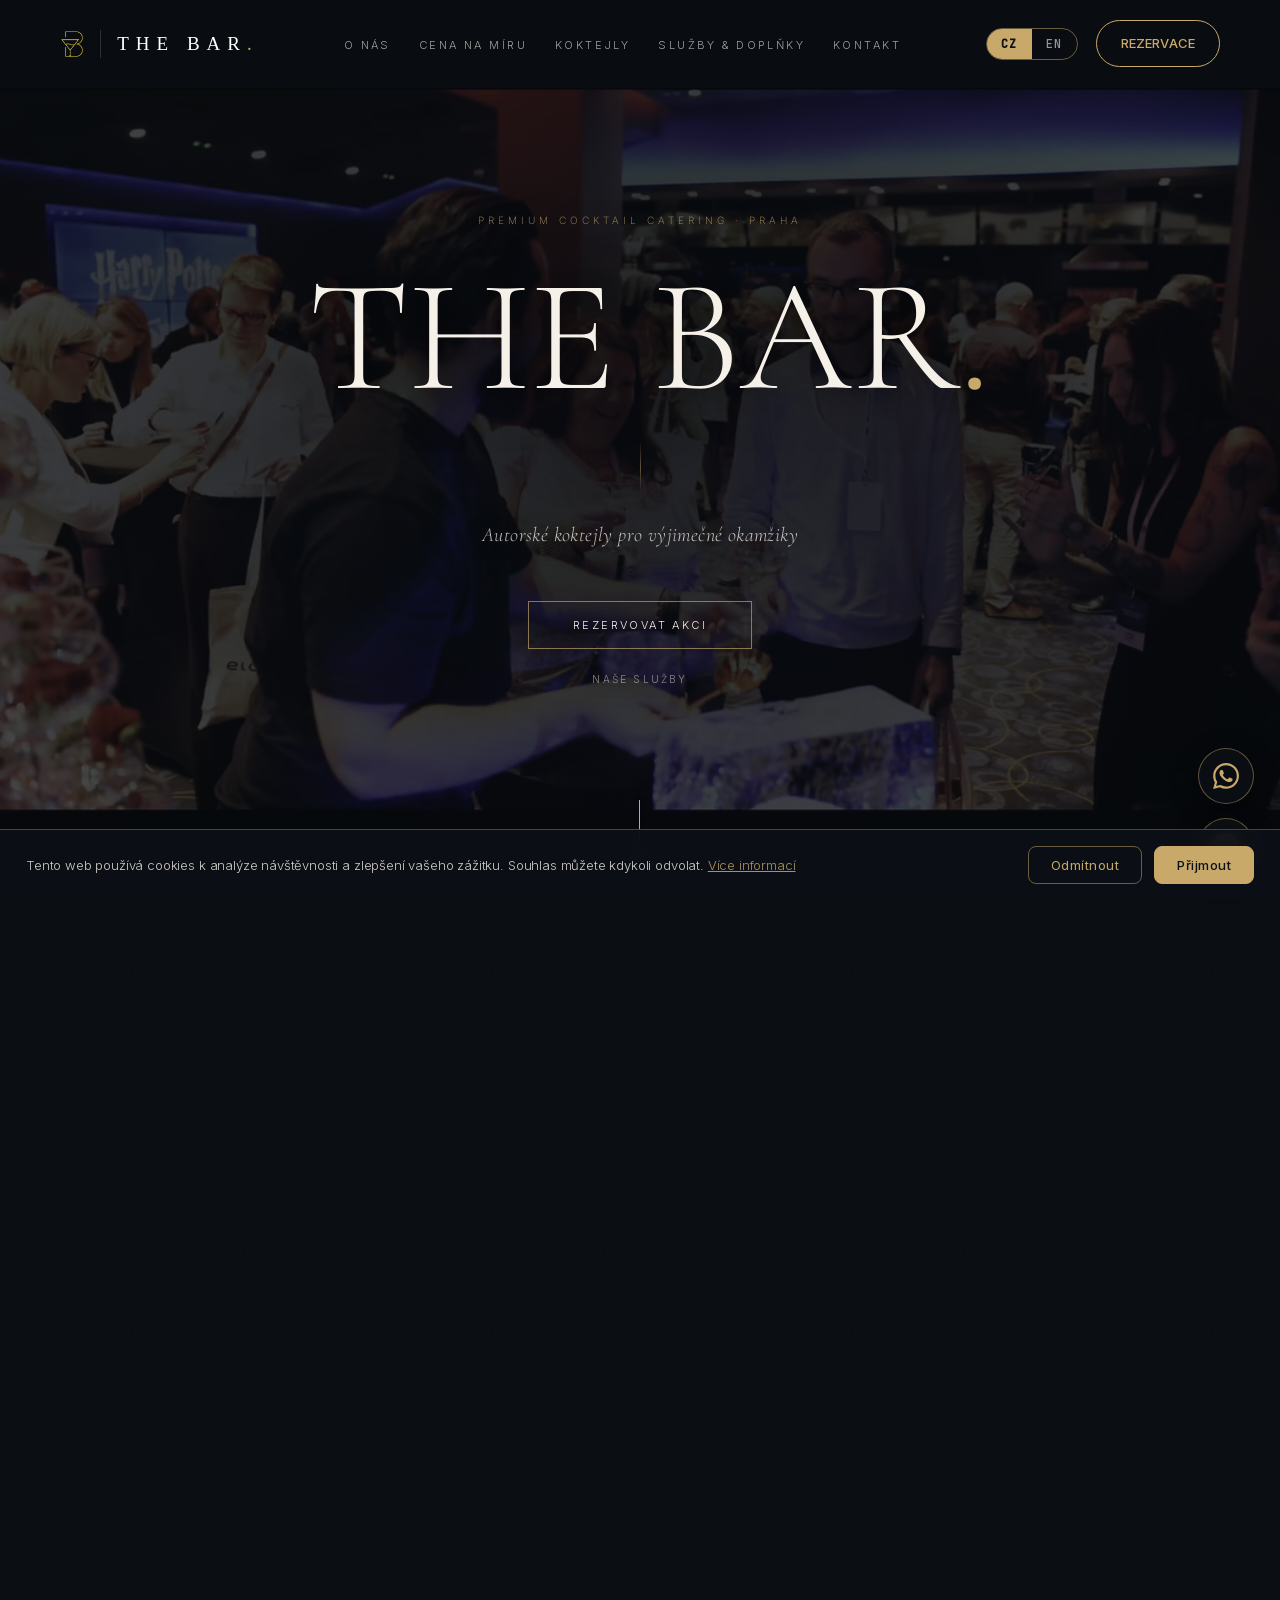
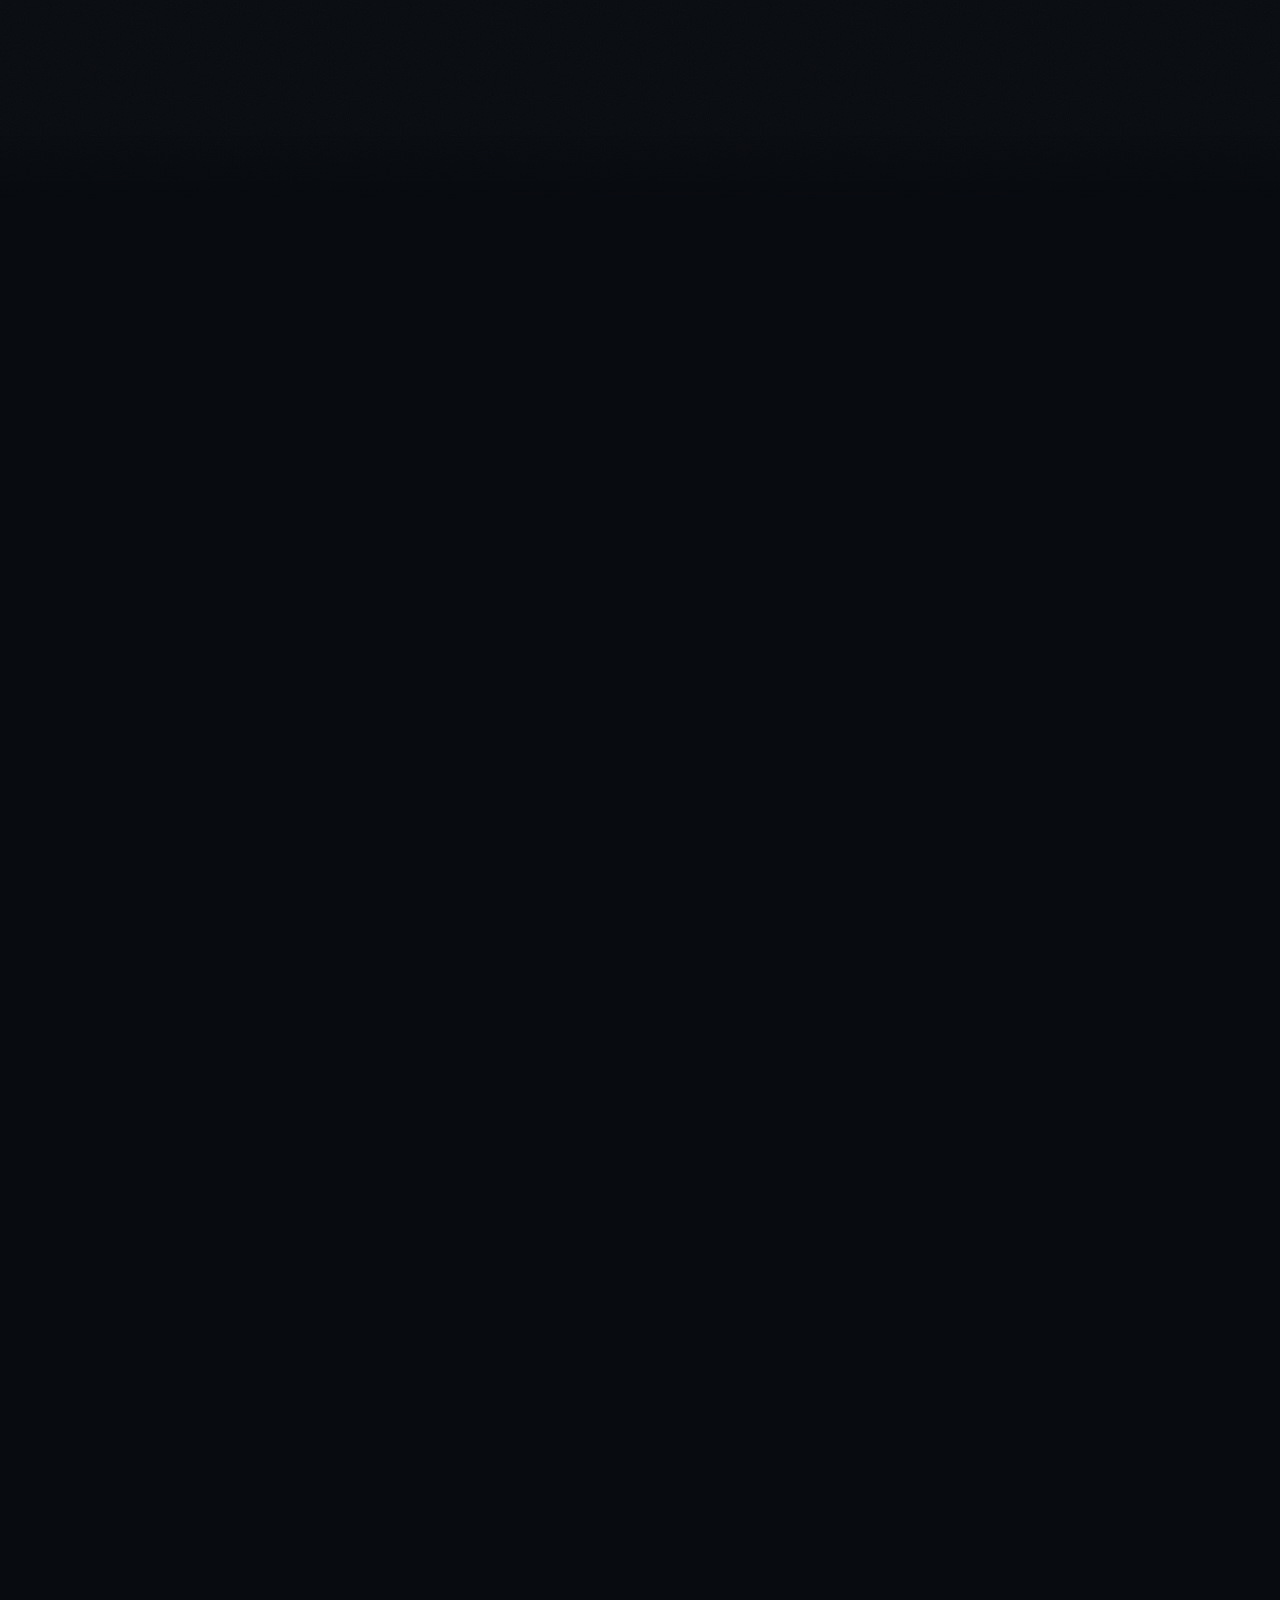
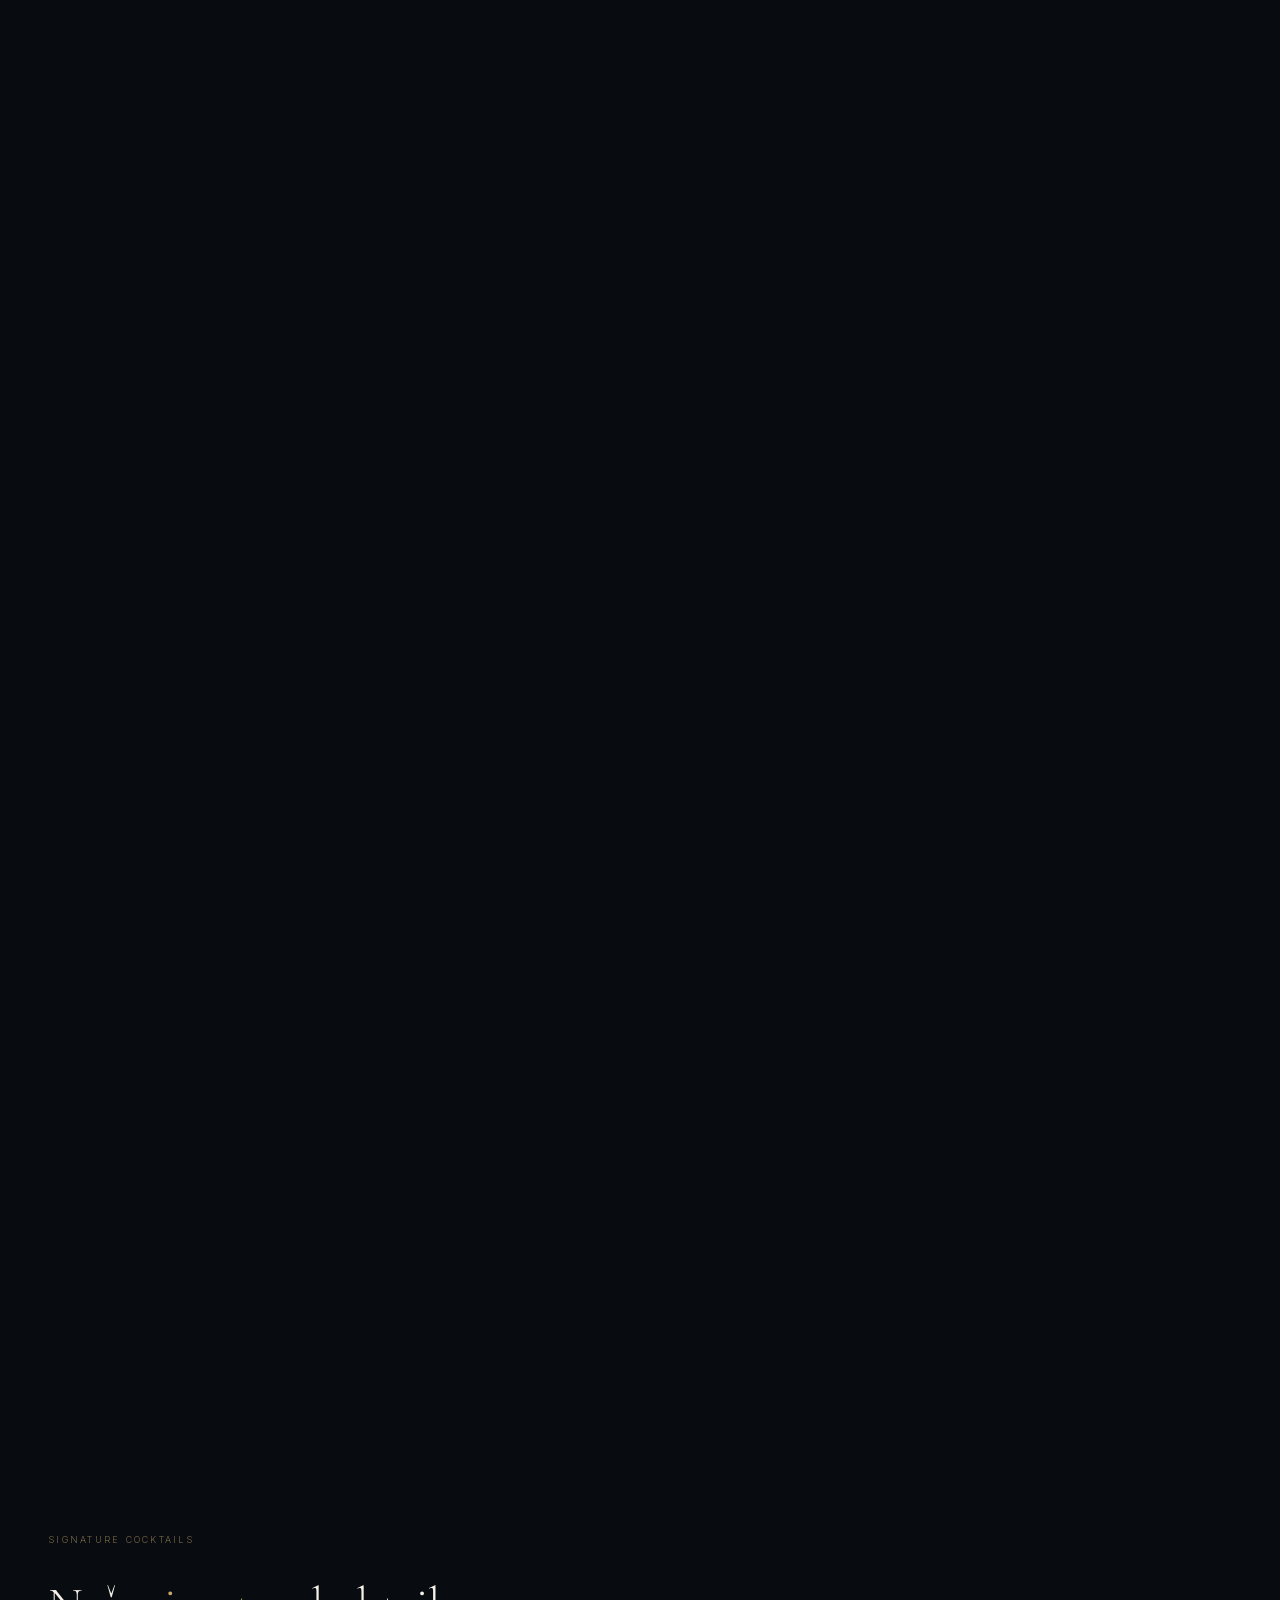
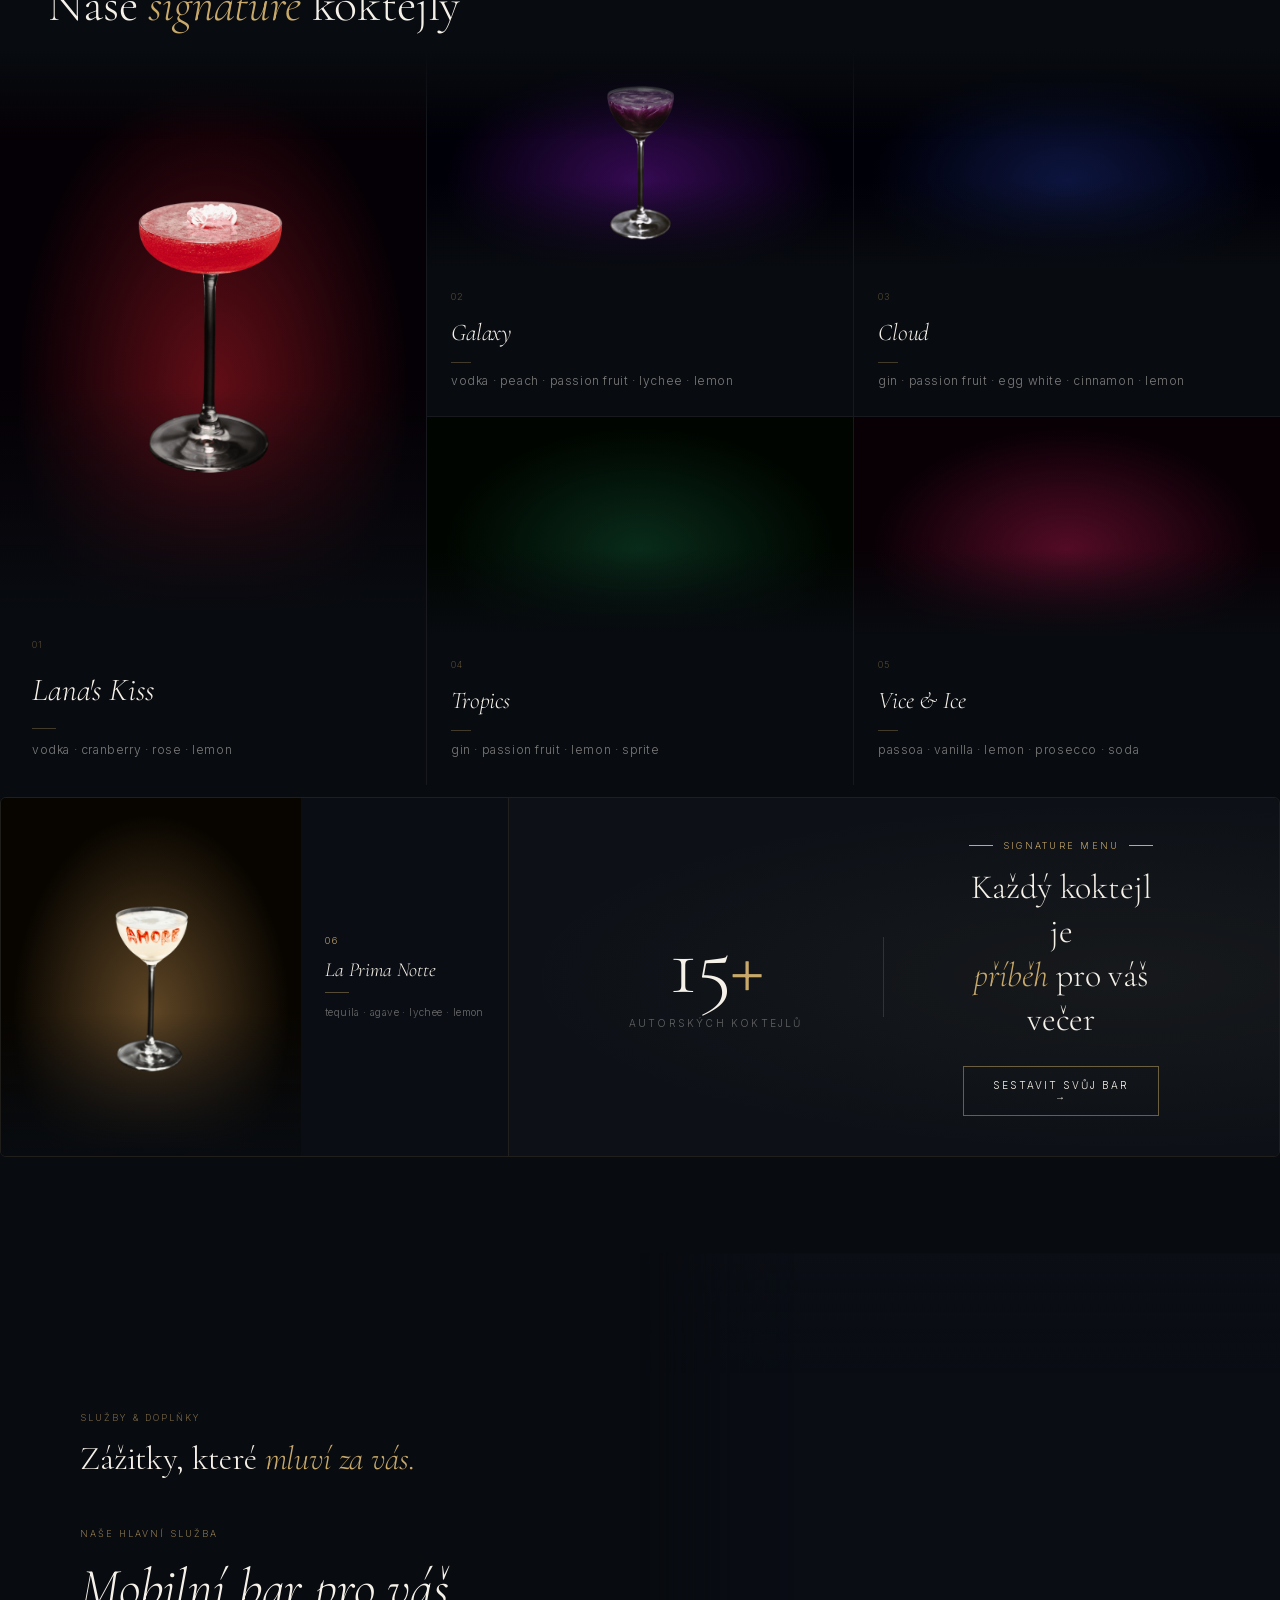
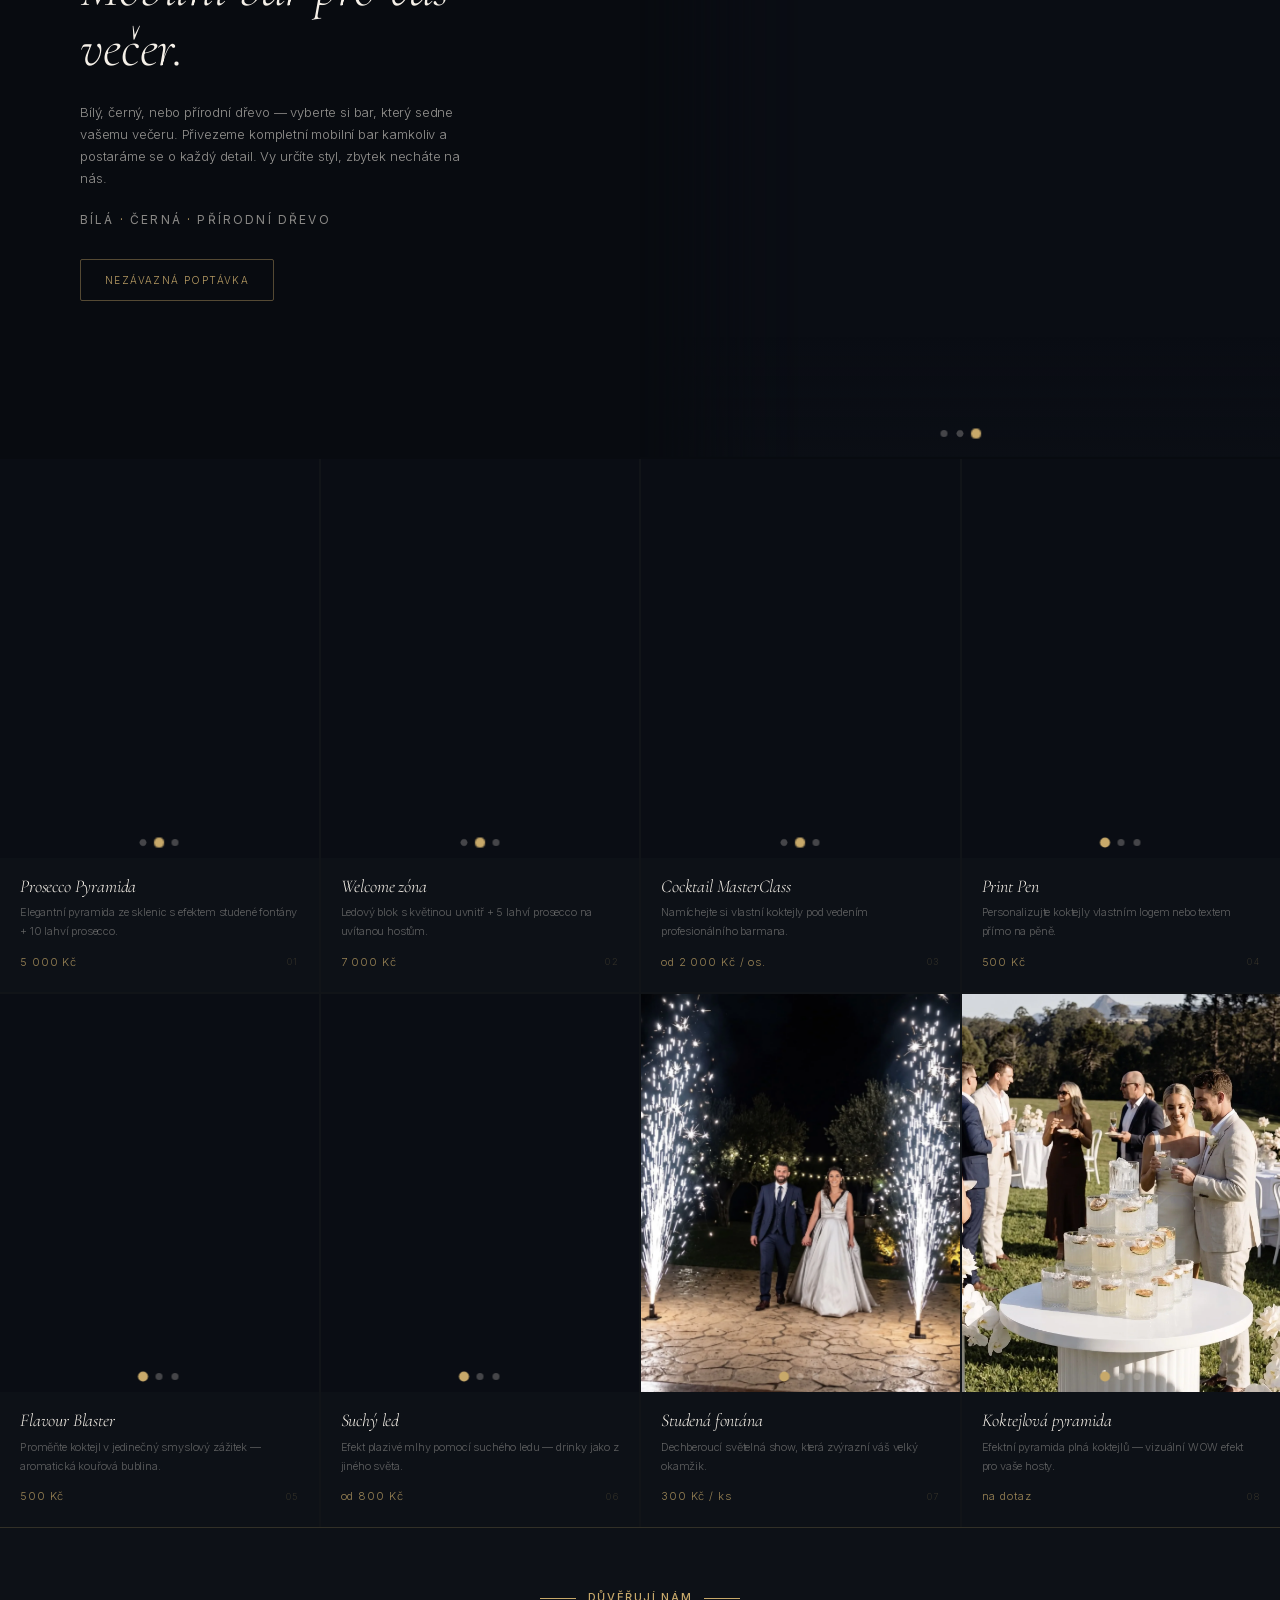
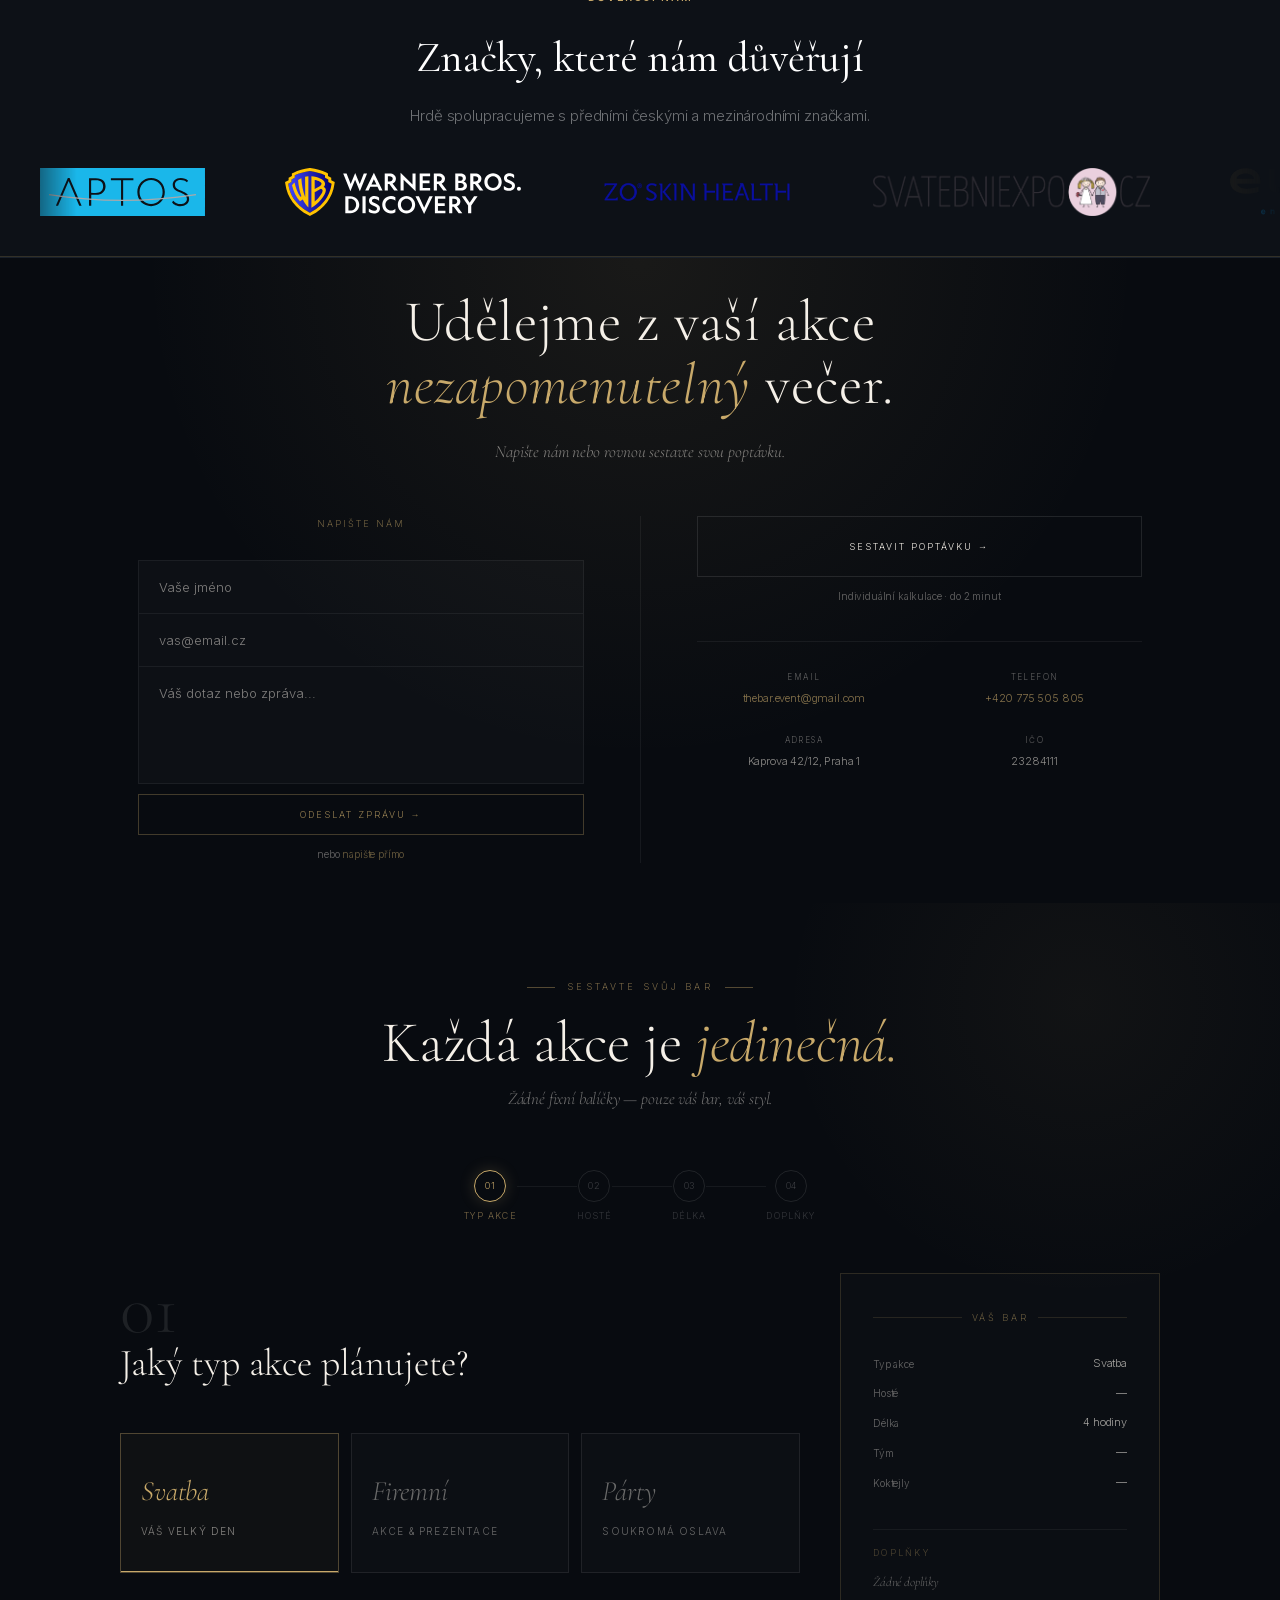
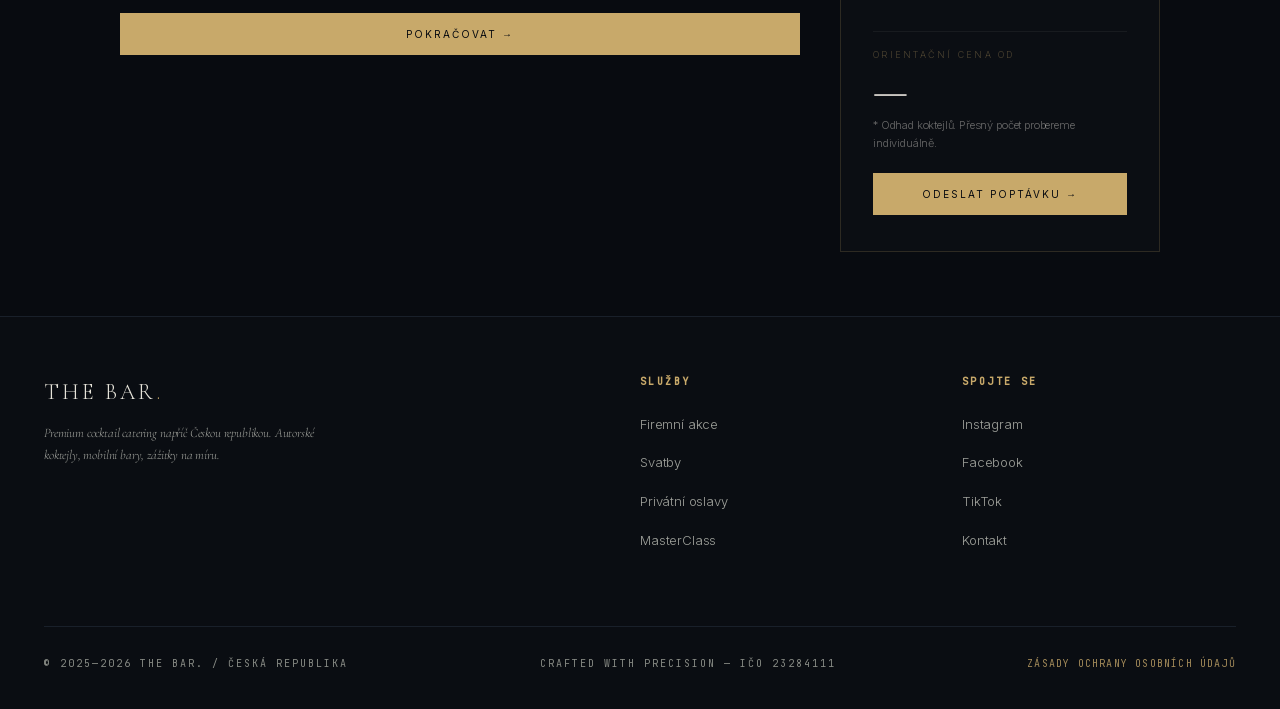
==== commit 8c171e68: "perf/a11y/seo: Lighthouse P1-P5 + A11y + SEO + scroll-indicator bug P1: Move hero-poster preload bef" ====
--- a/index.html
+++ b/index.html
@@ -56,16 +56,80 @@
 <meta name="twitter:image" content="https://thebarcatering.cz/assets/images/og-preview.jpg">
 <!-- hreflang: single-page site serves CZ/EN via JS — separate language URLs required for hreflang implementation -->
 <link rel="canonical" href="https://thebarcatering.cz/">
+<!-- P1: LCP poster — highest fetch priority, before everything else -->
+<link rel="preload" as="image" href="assets/video/hero-poster.jpg" fetchpriority="high">
+<!-- P2: self-hosted fonts cover all weights; Google Fonts loaded async as fallback -->
 <link rel="preconnect" href="https://fonts.googleapis.com">
 <link rel="preconnect" href="https://fonts.gstatic.com" crossorigin="">
 <link rel="dns-prefetch" href="https://script.google.com">
-<link rel="preload" as="image" href="assets/video/hero-poster.jpg" fetchpriority="high">
 <link rel="preload" as="font" type="font/woff2" crossorigin href="fonts/39b6aa6e-d81d-483c-8eed-6ac0f09dd3b1.woff2">
 <script type="application/ld+json">
 {"@context":"https://schema.org","@type":"LocalBusiness","name":"THE BAR. — Premium Cocktail Catering & Mobile Bar","description":"Prémiový koktejlový catering a mobilní bar pro svatby, firemní akce a soukromé oslavy v Praze a celé ČR. Autorské koktejly, tým v black-tie.","email":"thebar.event@gmail.com","url":"https://thebarcatering.cz/","image":"https://thebarcatering.cz/assets/images/SLUZBY/BAR%20MAIN%20WHITE.jpg","areaServed":["Praha","Česká republika"],"founder":{"@type":"Person","name":"Vladyslav Breslavskyi"},"priceRange":"$$","sameAs":["https://www.instagram.com/thebar.catering/","https://www.facebook.com/share/14eMGkatPaf/","https://www.tiktok.com/@thebar.catering"],"knowsLanguage":["cs","en"],"serviceType":"Koktejlový catering, mobilní bar"}
 </script>
-<link href="https://fonts.googleapis.com/css2?family=Cormorant+Garamond:ital,wght@0,300;0,400;0,500;0,600;1,300;1,400;1,500;1,600&family=Inter:wght@300;400;500;600&display=swap" rel="stylesheet">
-<link rel="stylesheet" href="style.css?v=43">
+<!-- P2: Google Fonts async — no longer render-blocking -->
+<link rel="preload" as="style" href="https://fonts.googleapis.com/css2?family=Cormorant+Garamond:ital,wght@0,300;0,400;0,500;0,600;1,300;1,400;1,500;1,600&family=Inter:wght@300;400;500;600&display=swap" onload="this.onload=null;this.rel='stylesheet'">
+<noscript><link rel="stylesheet" href="https://fonts.googleapis.com/css2?family=Cormorant+Garamond:ital,wght@0,300;0,400;0,500;0,600;1,300;1,400;1,500;1,600&family=Inter:wght@300;400;500;600&display=swap"></noscript>
+<!-- P3: Critical CSS inline for above-the-fold content (nav + hero) -->
+<style>
+:root{--bg:#0D1117;--bg-deep:#0A0D12;--bg-card:#141A22;--bg-card-2:#101720;--line:#1f2732;--line-soft:#19202a;--ink:#E7E4DA;--ink-dim:#A0A29C;--ink-mute:#6b6e68;--gold:#C8A96A;--gold-hi:#e6c974;--gold-lo:#8a6f28;--serif:'Cormorant Garamond','Cormorant Garamond Fallback',Georgia,serif;--sans:'Inter',-apple-system,BlinkMacSystemFont,sans-serif;--mono:'JetBrains Mono',ui-monospace,monospace}
+*{box-sizing:border-box;margin:0;padding:0;-webkit-tap-highlight-color:transparent}
+html{scroll-behavior:smooth;-webkit-text-size-adjust:100%;text-size-adjust:100%}
+html,body{background:var(--bg);color:var(--ink);font-family:var(--sans);font-weight:300;-webkit-font-smoothing:antialiased;text-rendering:optimizeLegibility;letter-spacing:-.01em;line-height:1.8}
+body{overflow-x:hidden}
+button,a,[role="button"]{touch-action:manipulation}
+a{color:inherit;text-decoration:none}
+.nav{position:fixed;top:0;left:0;right:0;z-index:80;display:flex;align-items:center;justify-content:space-between;padding:20px 60px;backdrop-filter:blur(12px);-webkit-backdrop-filter:blur(12px);background:rgba(13,17,23,.55);border-bottom:1px solid transparent;transition:background-color .3s,border-color .3s}
+.nav.scrolled{background:rgba(10,13,18,.85);border-bottom-color:var(--line-soft)}
+.nav .brand{display:flex;align-items:center;gap:16px;line-height:1}
+.nav .brand .logo-wrap{display:none}
+.nav .brand img.b-icon{display:block;height:28px;width:auto;object-fit:contain;filter:brightness(0) saturate(100%) invert(72%) sepia(55%) saturate(500%) hue-rotate(10deg) brightness(95%)}
+.nav .brand .divider{display:block;width:1px;height:28px;background:rgba(255,255,255,.15);flex-shrink:0}
+.nav .brand .wordmark{display:block;font-family:Georgia,'Times New Roman',serif;font-size:19px;letter-spacing:7px;color:#fff;font-weight:400;line-height:1}
+.nav .brand .wordmark .dot{color:var(--gold)}
+.nav ul{display:flex;gap:28px;list-style:none}
+.nav ul a{font-size:11px;letter-spacing:.22em;text-transform:uppercase;color:var(--ink-dim);position:relative;padding:6px 0;transition:color .25s}
+.nav .cta{display:flex;align-items:center;gap:18px}
+.nav .lang{display:inline-flex;align-items:center;border:1px solid rgba(200,169,106,0.5);border-radius:999px;overflow:hidden;height:32px;flex-shrink:0}
+.nav .lang button{background:transparent;border:none;font-family:var(--mono);font-size:12px;letter-spacing:.12em;text-transform:uppercase;cursor:pointer;padding:6px 14px;color:rgba(245,240,232,0.6);font-weight:500;transition:background .25s,color .25s;height:100%;display:flex;align-items:center;white-space:nowrap}
+.nav .lang button.lang-active{background:#C8A96A;color:#0D1117;font-weight:600}
+.nav .book{font-size:13px;letter-spacing:.01em;text-transform:uppercase;font-weight:500;padding:11px 24px;border:1px solid var(--gold);border-radius:980px;color:var(--gold);transition:color .25s,border-color .25s,background-color .25s;position:relative;overflow:hidden}
+.nav .hamburger{display:none}
+.hero{position:relative;width:100%;min-height:100svh;background:#080b10;display:flex;align-items:center;justify-content:center;overflow:hidden;cursor:default}
+.hero-video{position:absolute;inset:0;width:100%;height:100%;min-width:100%;min-height:100%;object-fit:cover!important;object-position:center;z-index:0;pointer-events:none}
+.hero-overlay-base{position:absolute;inset:0;z-index:1;background:rgba(8,11,16,0.68);pointer-events:none}
+.hero-overlay-focus{position:absolute;inset:0;z-index:1;background:radial-gradient(ellipse 70% 55% at 50% 48%,rgba(8,11,16,0.75) 0%,rgba(8,11,16,0.45) 55%,rgba(8,11,16,0.2) 100%);pointer-events:none}
+.hero-content{position:relative;z-index:2;width:100%;display:flex;flex-direction:column;align-items:center;justify-content:center;text-align:center;padding:0 40px;box-sizing:border-box}
+.hero-pre{font-family:'Inter',sans-serif;font-size:10px;font-weight:200;letter-spacing:.4em;text-transform:uppercase;color:rgba(200,169,106,.85);margin-bottom:28px;text-align:center;width:100%;text-shadow:0 2px 20px rgba(0,0,0,.95),0 0 40px rgba(0,0,0,.7)}
+.hero-title{font-family:'Cormorant Garamond',serif;font-size:clamp(80px,14vw,160px);font-weight:200;color:#f5f0e8;line-height:1;text-align:center;letter-spacing:0;width:100%;padding:0;padding-left:1.5%;box-sizing:border-box;text-shadow:0 2px 30px rgba(0,0,0,.85),0 0 60px rgba(0,0,0,.5)}
+.hero-dot{color:#C8A96A}
+.hero-divider{width:.5px;height:52px;background:linear-gradient(to bottom,transparent,rgba(200,169,106,.45),transparent);margin:24px auto;display:block;transform:scaleY(0);transform-origin:center;transition:transform 1.2s ease 1.1s;align-self:center;will-change:transform}
+.hero-loaded .hero-divider{transform:scaleY(1)}
+.hero-sub{font-family:'Cormorant Garamond',serif;font-size:clamp(14px,1.8vw,20px);font-weight:200;font-style:italic;color:rgba(245,240,232,.78);letter-spacing:.02em;text-align:center;width:100%;text-shadow:0 2px 20px rgba(0,0,0,.95)}
+.hero-cta{display:flex;flex-direction:column;align-items:center;justify-content:center;gap:20px;margin-top:48px;width:100%}
+.hero-btn{font-family:'Inter',sans-serif;font-size:11px;font-weight:300;letter-spacing:.22em;text-transform:uppercase;color:#f5f0e8;background:transparent;border:.5px solid rgba(200,169,106,.65);padding:16px 44px;cursor:pointer;position:relative;overflow:hidden;transition:color .4s,border-color .4s;text-shadow:0 2px 14px rgba(0,0,0,.85)}
+.hero-btn span{position:relative;z-index:1}
+.hero-btn-ghost{font-family:'Inter',sans-serif;font-size:10px;font-weight:300;letter-spacing:.22em;text-transform:uppercase;color:rgba(245,240,232,.5);background:transparent;border:none;padding:4px 0;cursor:pointer;display:flex;align-items:center;gap:8px;transition:color .3s;position:relative;text-shadow:0 2px 14px rgba(0,0,0,.9)}
+.hero-scroll-indicator{position:absolute;bottom:28px;left:0;right:0;margin:0 auto;width:fit-content;display:flex;flex-direction:column;align-items:center;gap:8px;z-index:2;pointer-events:none;opacity:0;transition:opacity .5s ease 1.5s}
+.hero-loaded .hero-scroll-indicator{opacity:1}
+.hero-scroll-line{width:1px;height:48px;background:rgba(245,240,232,.5);position:relative;overflow:hidden;box-shadow:0 0 4px rgba(0,0,0,.7)}
+.hero-scroll-label{font-family:'Inter',sans-serif;font-size:9px;letter-spacing:.3em;text-transform:uppercase;color:rgba(200,169,106,.35);text-shadow:0 2px 14px rgba(0,0,0,.9)}
+.mobile-overlay{display:none;position:fixed;inset:0;z-index:200;background:var(--bg);flex-direction:column;align-items:center;justify-content:center;gap:2rem;padding-top:env(safe-area-inset-top);padding-bottom:env(safe-area-inset-bottom)}
+.mobile-overlay.open{display:flex}
+@media(max-width:768px){
+  .nav{padding:12px 18px;padding-top:max(12px,env(safe-area-inset-top))}
+  .nav ul{display:none}
+  .nav .hamburger{display:flex;flex-direction:column;justify-content:center;gap:5px;width:28px;height:28px;cursor:pointer;background:transparent;border:none}
+  .nav .hamburger span{display:block;width:22px;height:1px;background:var(--gold);margin:0 auto}
+  .nav .book{padding:9px 14px;font-size:10px;letter-spacing:.18em}
+  .hero{height:100svh;min-height:100svh;padding:0}
+  .hero-content{padding:20px 20px 60px}
+  .hero-title{font-size:clamp(52px,15vw,80px);white-space:nowrap;letter-spacing:-.02em}
+}
+@media(max-width:480px){.hero-scroll-indicator{display:none}}
+</style>
+<!-- P3: Full stylesheet loaded async (non-blocking) -->
+<link rel="preload" as="style" href="style.css?v=43" onload="this.onload=null;this.rel='stylesheet'">
+<noscript><link rel="stylesheet" href="style.css?v=43"></noscript>
 </head>
 <body>
 
@@ -738,7 +802,7 @@
       <div class="bento-banner-title" data-i18n="addons.bannerTitle">Mobilní bar pro váš večer.</div>
       <div class="bento-banner-desc" data-i18n="addons.bannerDesc">Bílý, černý, nebo přírodní dřevo — vyberte si bar, který sedne vašemu večeru. Přivezeme kompletní mobilní bar kamkoliv a postaráme se o každý detail. Vy určíte styl, zbytek necháte na nás.</div>
       <div class="bento-banner-finishes" data-i18n-html="addons.bannerFinishes">Bílá <span style="color:#C8A96A">·</span> Černá <span style="color:#C8A96A">·</span> Přírodní dřevo</div>
-      <a class="bento-banner-cta" onclick="scrollToKontakt()" data-i18n="addons.bannerCta">Nezávazná poptávka</a>
+      <a class="bento-banner-cta" href="#contact" onclick="event.preventDefault();scrollToKontakt()" data-i18n="addons.bannerCta">Nezávazná poptávka</a>
     </div>
     <div class="bento-banner-right">
       <div class="bento-card">
@@ -1286,7 +1350,7 @@
     <p data-i18n="footer.tagline">Premium cocktail catering napříč Českou republikou. Autorské koktejly, mobilní bary, zážitky na míru.</p>
   </div>
   <div class="col">
-    <h4 data-i18n="footer.col1.heading">Služby</h4>
+    <h3 data-i18n="footer.col1.heading">Služby</h3>
     <ul>
       <li><a href="#services" onclick="event.preventDefault();scrollToWizard()" data-i18n="footer.col1.link1">Firemní akce</a></li>
       <li><a href="#services" onclick="event.preventDefault();scrollToWizard()" data-i18n="footer.col1.link2">Svatby</a></li>
@@ -1295,7 +1359,7 @@
     </ul>
   </div>
   <div class="col">
-    <h4 data-i18n="footer.col2.heading">Spojte se</h4>
+    <h3 data-i18n="footer.col2.heading">Spojte se</h3>
     <ul>
       <li><a href="https://www.instagram.com/thebar.catering/" target="_blank" rel="noopener noreferrer" data-i18n="footer.col2.link1">Instagram</a></li>
       <li><a href="https://www.facebook.com/share/14eMGkatPaf/" target="_blank" rel="noopener noreferrer" data-i18n="footer.col2.link2">Facebook</a></li>
@@ -1306,7 +1370,7 @@
   <div class="copyr">
     <span data-i18n="footer.copyr1">© 2025—2026 THE BAR. / Česká republika</span>
     <span data-i18n="footer.copyr2">Crafted with precision — IČO 23284111</span>
-    <a role="button" tabindex="0" onclick="event.preventDefault();document.getElementById('privacy-modal').classList.add('open');_lockScroll();" onkeydown="if(event.key==='Enter'||event.key===' '){event.preventDefault();document.getElementById('privacy-modal').classList.add('open');_lockScroll();}" style="font-family:var(--mono,monospace);font-size:10px;letter-spacing:.12em;color:rgba(200,169,106,0.5);text-transform:uppercase;text-decoration:none;cursor:pointer;" data-i18n="footer.privacy">Zásady ochrany osobních údajů</a>
+    <a role="button" tabindex="0" onclick="event.preventDefault();document.getElementById('privacy-modal').classList.add('open');_lockScroll();" onkeydown="if(event.key==='Enter'||event.key===' '){event.preventDefault();document.getElementById('privacy-modal').classList.add('open');_lockScroll();}" style="font-family:var(--mono,monospace);font-size:10px;letter-spacing:.12em;color:rgba(200,169,106,0.8);text-transform:uppercase;text-decoration:none;cursor:pointer;" data-i18n="footer.privacy">Zásady ochrany osobních údajů</a>
   </div>
 </footer>
 
@@ -1376,8 +1440,7 @@
             var img = s.querySelector('img');
             if (img) {
               img.style.animation = 'none';
-              void img.offsetWidth;
-              img.style.animation = '';
+              requestAnimationFrame(function(){ requestAnimationFrame(function(){ img.style.animation = ''; }); });
             }
           }
         });
--- a/style.css
+++ b/style.css
@@ -664,7 +664,7 @@
   .hero-btn-ghost:hover{color:rgba(245,240,232,0.75)}
   .hero-btn-ghost::before{display:none}
   .hero-btn-ghost span{display:contents}
-  .hero-scroll-indicator{position:absolute;bottom:28px;left:0;right:0;margin:0 auto;width:fit-content;display:flex;flex-direction:column;align-items:center;gap:8px;z-index:2}
+  .hero-scroll-indicator{position:absolute;bottom:28px;left:0;right:0;margin:0 auto;width:fit-content;display:flex;flex-direction:column;align-items:center;gap:8px;z-index:2;pointer-events:none}
   .hero-scroll-line{width:1px;height:48px;background:rgba(245,240,232,0.5);position:relative;overflow:hidden;box-shadow:0 0 4px rgba(0,0,0,0.7)}
   .hero-scroll-line::after{content:'';position:absolute;top:0;left:0;width:100%;height:100%;background:#C8A96A;animation:heroScrollAnim 2s ease infinite;will-change:transform}
   @keyframes heroScrollAnim{0%{transform:translateY(-100%)}100%{transform:translateY(100%)}}
@@ -675,6 +675,7 @@
   .hero-loaded .hero-sub{opacity:1;transform:translateY(0)}
   .hero-loaded .hero-cta{opacity:1;transform:translateY(0)}
   .hero-loaded .hero-scroll-indicator{opacity:1}
+  @media(max-width:480px){.hero-scroll-indicator{display:none}}
 
     /* -------- COCKTAILS -------- */
   section.block{padding:140px 80px;position:relative}
@@ -845,11 +846,11 @@
   footer .brand-f .w{font-family:var(--serif);font-size:22px;letter-spacing:.14em;margin-bottom:10px}
   footer .brand-f .w .dot{color:var(--gold)}
   footer .brand-f p{color:var(--ink-dim);font-size:13px;line-height:1.7;max-width:300px;font-style:italic;font-family:var(--serif)}
-  footer .col h4{font-family:var(--mono);font-size:10px;color:var(--gold);letter-spacing:.24em;text-transform:uppercase;margin-bottom:18px}
+  footer .col h3{font-family:var(--mono);font-size:10px;color:var(--gold);letter-spacing:.24em;text-transform:uppercase;margin-bottom:18px}
   footer .col ul{list-style:none;display:flex;flex-direction:column;gap:10px}
   footer .col a{font-size:13px;color:var(--ink-dim);transition:color .25s}
   footer .col a:hover{color:var(--gold)}
-  .copyr{grid-column:1/-1;display:flex;justify-content:space-between;align-items:center;padding-top:28px;margin-top:24px;border-top:1px solid var(--line-soft);font-family:var(--mono);font-size:10px;color:var(--ink-mute);letter-spacing:.2em;text-transform:uppercase;flex-wrap:wrap;gap:18px}
+  .copyr{grid-column:1/-1;display:flex;justify-content:space-between;align-items:center;padding-top:28px;margin-top:24px;border-top:1px solid var(--line-soft);font-family:var(--mono);font-size:10px;color:#878a84;letter-spacing:.2em;text-transform:uppercase;flex-wrap:wrap;gap:18px}
 
   /* ---- tweaks ---- */
   .tweaks{position:fixed;right:18px;bottom:18px;z-index:200;background:rgba(10,13,18,.96);border:1px solid var(--gold-lo);padding:16px 16px 14px;font-family:var(--mono);font-size:10px;color:var(--ink);width:220px;display:none;backdrop-filter:blur(12px);letter-spacing:.06em}
--- a/style.css
+++ b/style.css
@@ -664,7 +664,7 @@
   .hero-btn-ghost:hover{color:rgba(245,240,232,0.75)}
   .hero-btn-ghost::before{display:none}
   .hero-btn-ghost span{display:contents}
-  .hero-scroll-indicator{position:absolute;bottom:28px;left:0;right:0;margin:0 auto;width:fit-content;display:flex;flex-direction:column;align-items:center;gap:8px;z-index:2}
+  .hero-scroll-indicator{position:absolute;bottom:28px;left:0;right:0;margin:0 auto;width:fit-content;display:flex;flex-direction:column;align-items:center;gap:8px;z-index:2;pointer-events:none}
   .hero-scroll-line{width:1px;height:48px;background:rgba(245,240,232,0.5);position:relative;overflow:hidden;box-shadow:0 0 4px rgba(0,0,0,0.7)}
   .hero-scroll-line::after{content:'';position:absolute;top:0;left:0;width:100%;height:100%;background:#C8A96A;animation:heroScrollAnim 2s ease infinite;will-change:transform}
   @keyframes heroScrollAnim{0%{transform:translateY(-100%)}100%{transform:translateY(100%)}}
@@ -675,6 +675,7 @@
   .hero-loaded .hero-sub{opacity:1;transform:translateY(0)}
   .hero-loaded .hero-cta{opacity:1;transform:translateY(0)}
   .hero-loaded .hero-scroll-indicator{opacity:1}
+  @media(max-width:480px){.hero-scroll-indicator{display:none}}
 
     /* -------- COCKTAILS -------- */
   section.block{padding:140px 80px;position:relative}
@@ -845,11 +846,11 @@
   footer .brand-f .w{font-family:var(--serif);font-size:22px;letter-spacing:.14em;margin-bottom:10px}
   footer .brand-f .w .dot{color:var(--gold)}
   footer .brand-f p{color:var(--ink-dim);font-size:13px;line-height:1.7;max-width:300px;font-style:italic;font-family:var(--serif)}
-  footer .col h4{font-family:var(--mono);font-size:10px;color:var(--gold);letter-spacing:.24em;text-transform:uppercase;margin-bottom:18px}
+  footer .col h3{font-family:var(--mono);font-size:10px;color:var(--gold);letter-spacing:.24em;text-transform:uppercase;margin-bottom:18px}
   footer .col ul{list-style:none;display:flex;flex-direction:column;gap:10px}
   footer .col a{font-size:13px;color:var(--ink-dim);transition:color .25s}
   footer .col a:hover{color:var(--gold)}
-  .copyr{grid-column:1/-1;display:flex;justify-content:space-between;align-items:center;padding-top:28px;margin-top:24px;border-top:1px solid var(--line-soft);font-family:var(--mono);font-size:10px;color:var(--ink-mute);letter-spacing:.2em;text-transform:uppercase;flex-wrap:wrap;gap:18px}
+  .copyr{grid-column:1/-1;display:flex;justify-content:space-between;align-items:center;padding-top:28px;margin-top:24px;border-top:1px solid var(--line-soft);font-family:var(--mono);font-size:10px;color:#878a84;letter-spacing:.2em;text-transform:uppercase;flex-wrap:wrap;gap:18px}
 
   /* ---- tweaks ---- */
   .tweaks{position:fixed;right:18px;bottom:18px;z-index:200;background:rgba(10,13,18,.96);border:1px solid var(--gold-lo);padding:16px 16px 14px;font-family:var(--mono);font-size:10px;color:var(--ink);width:220px;display:none;backdrop-filter:blur(12px);letter-spacing:.06em}
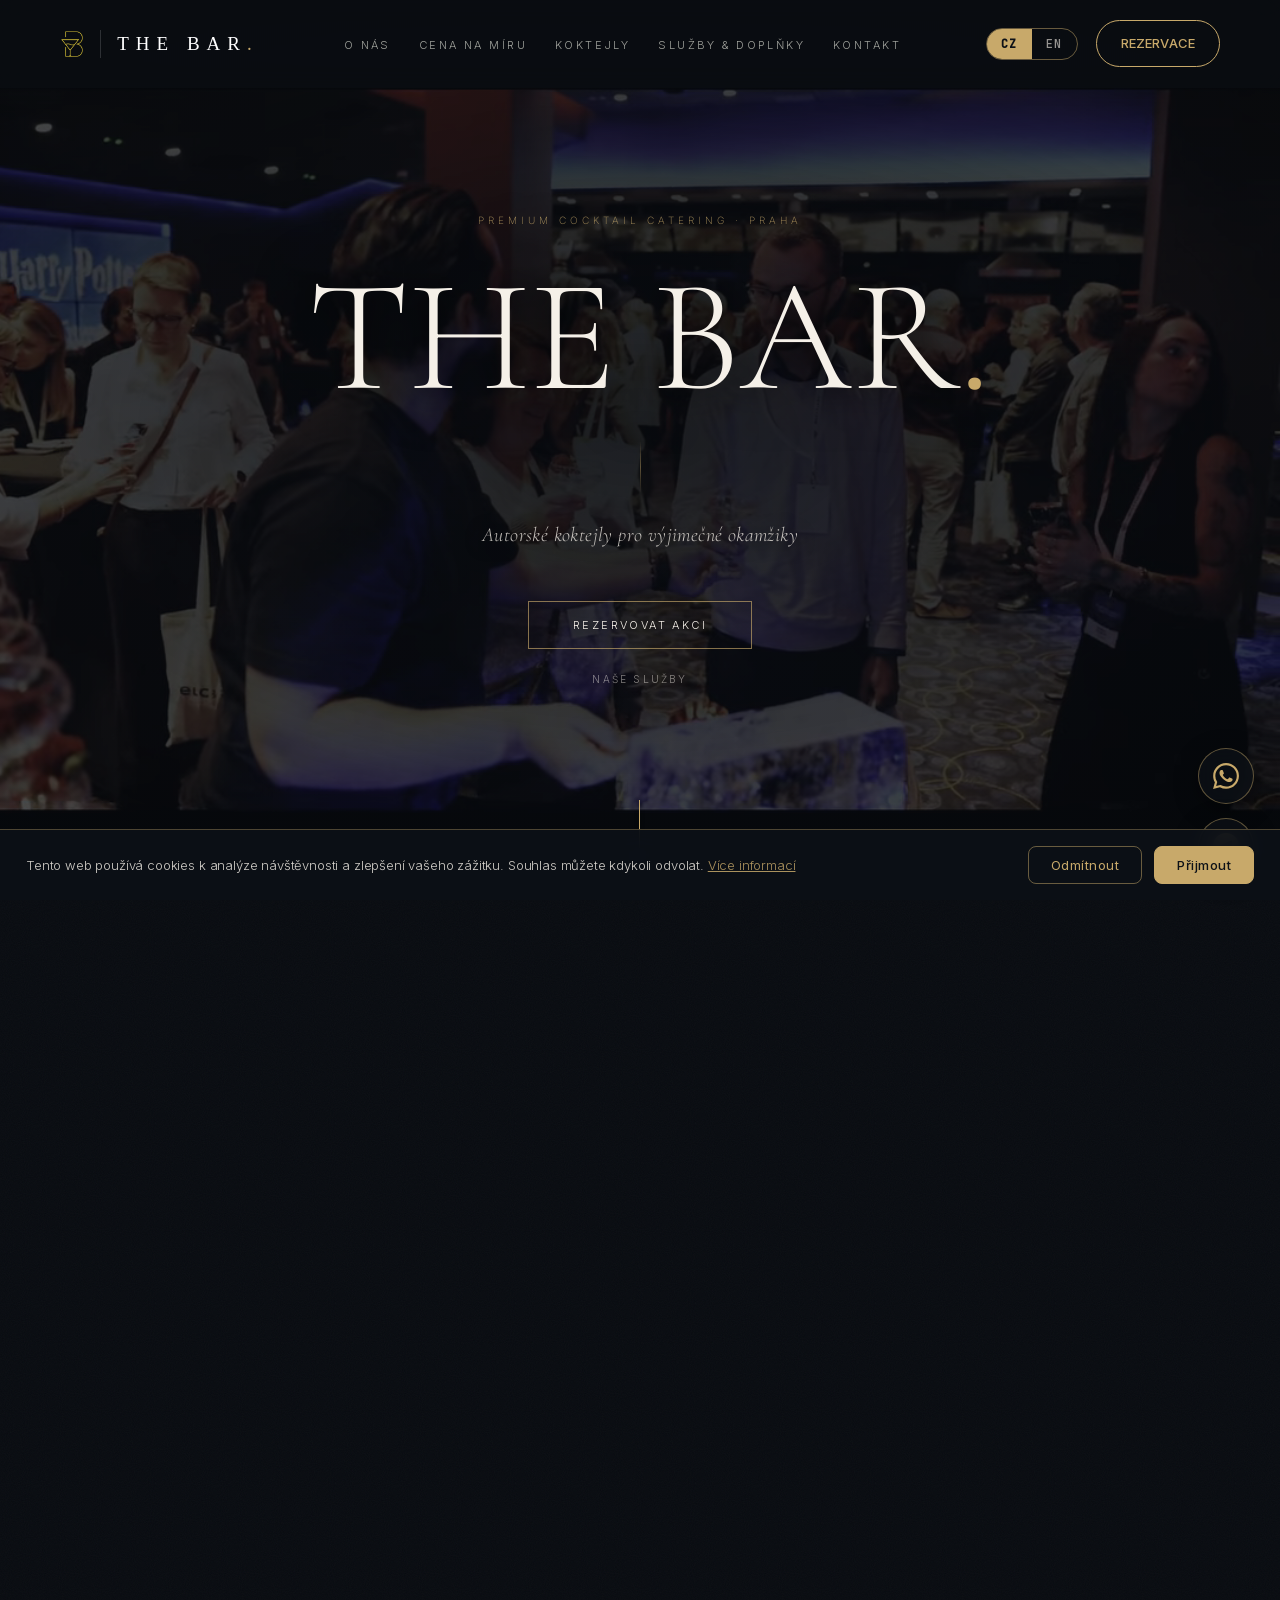
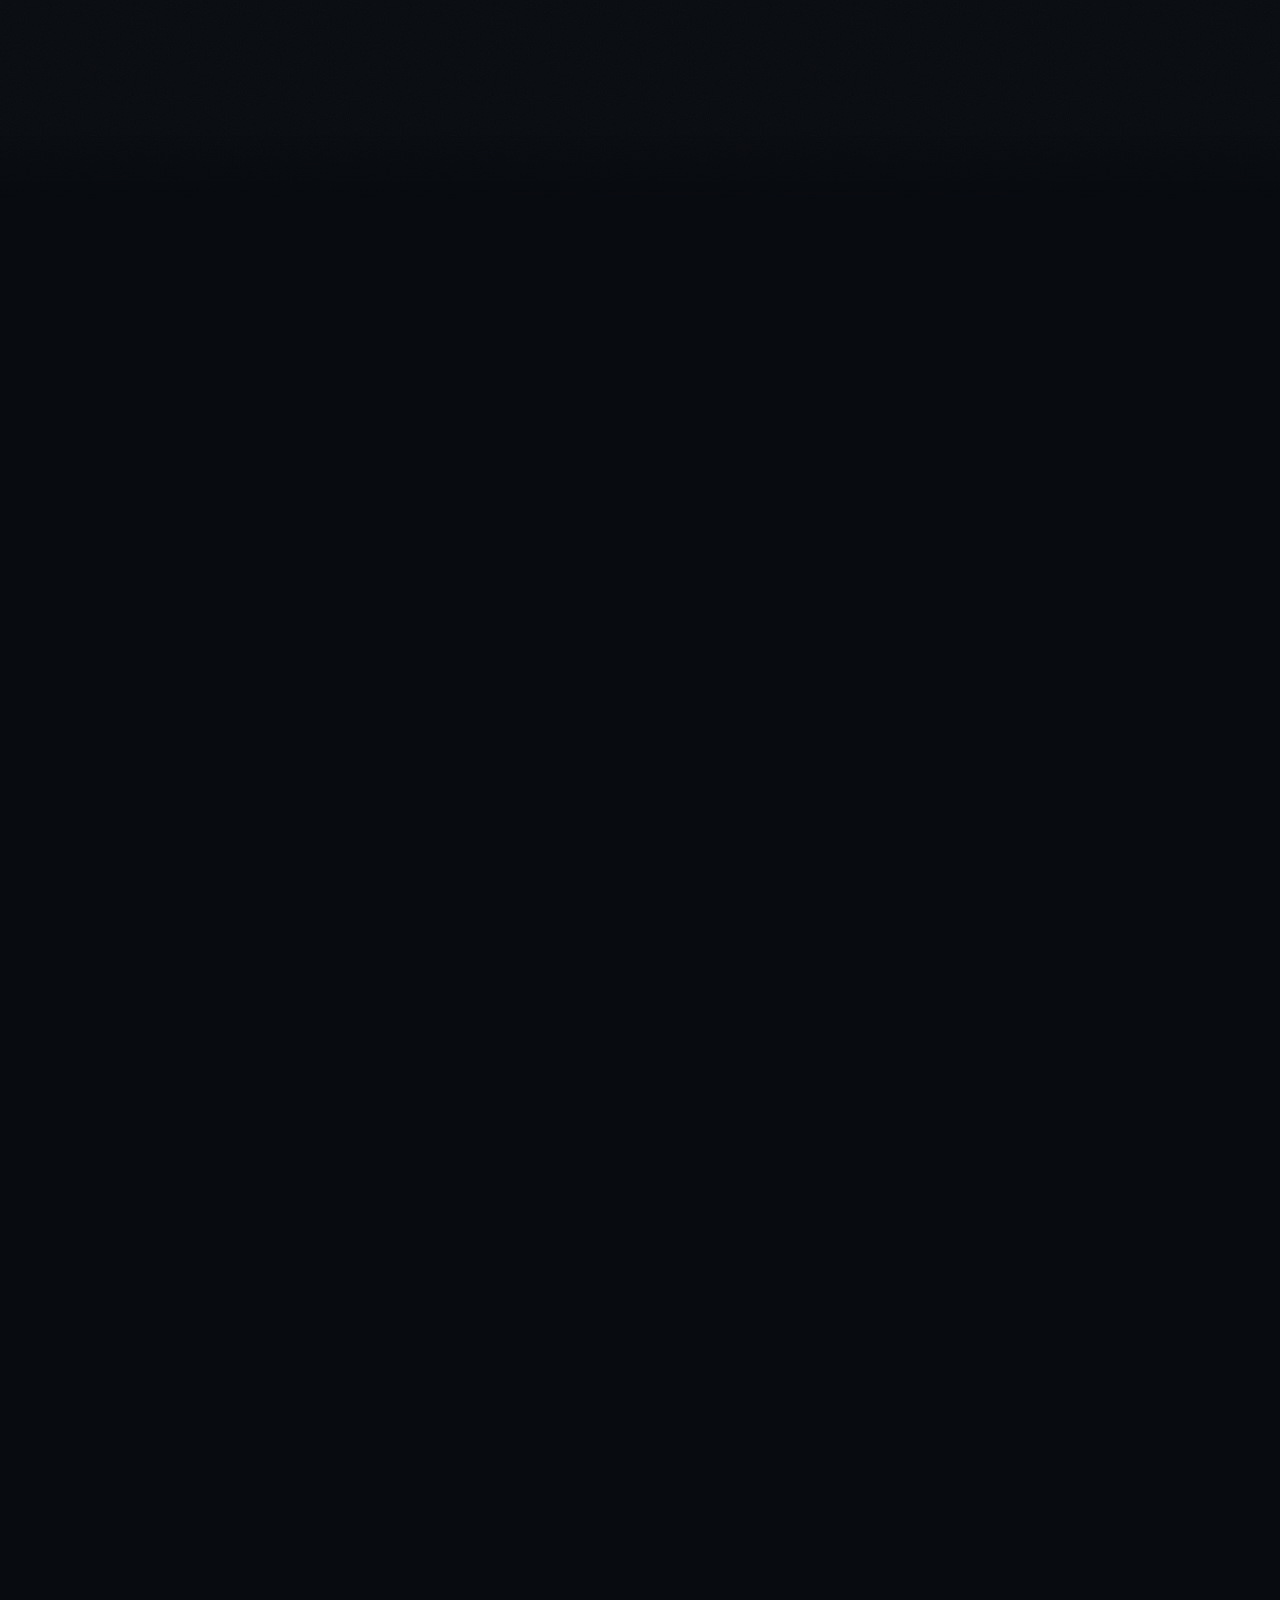
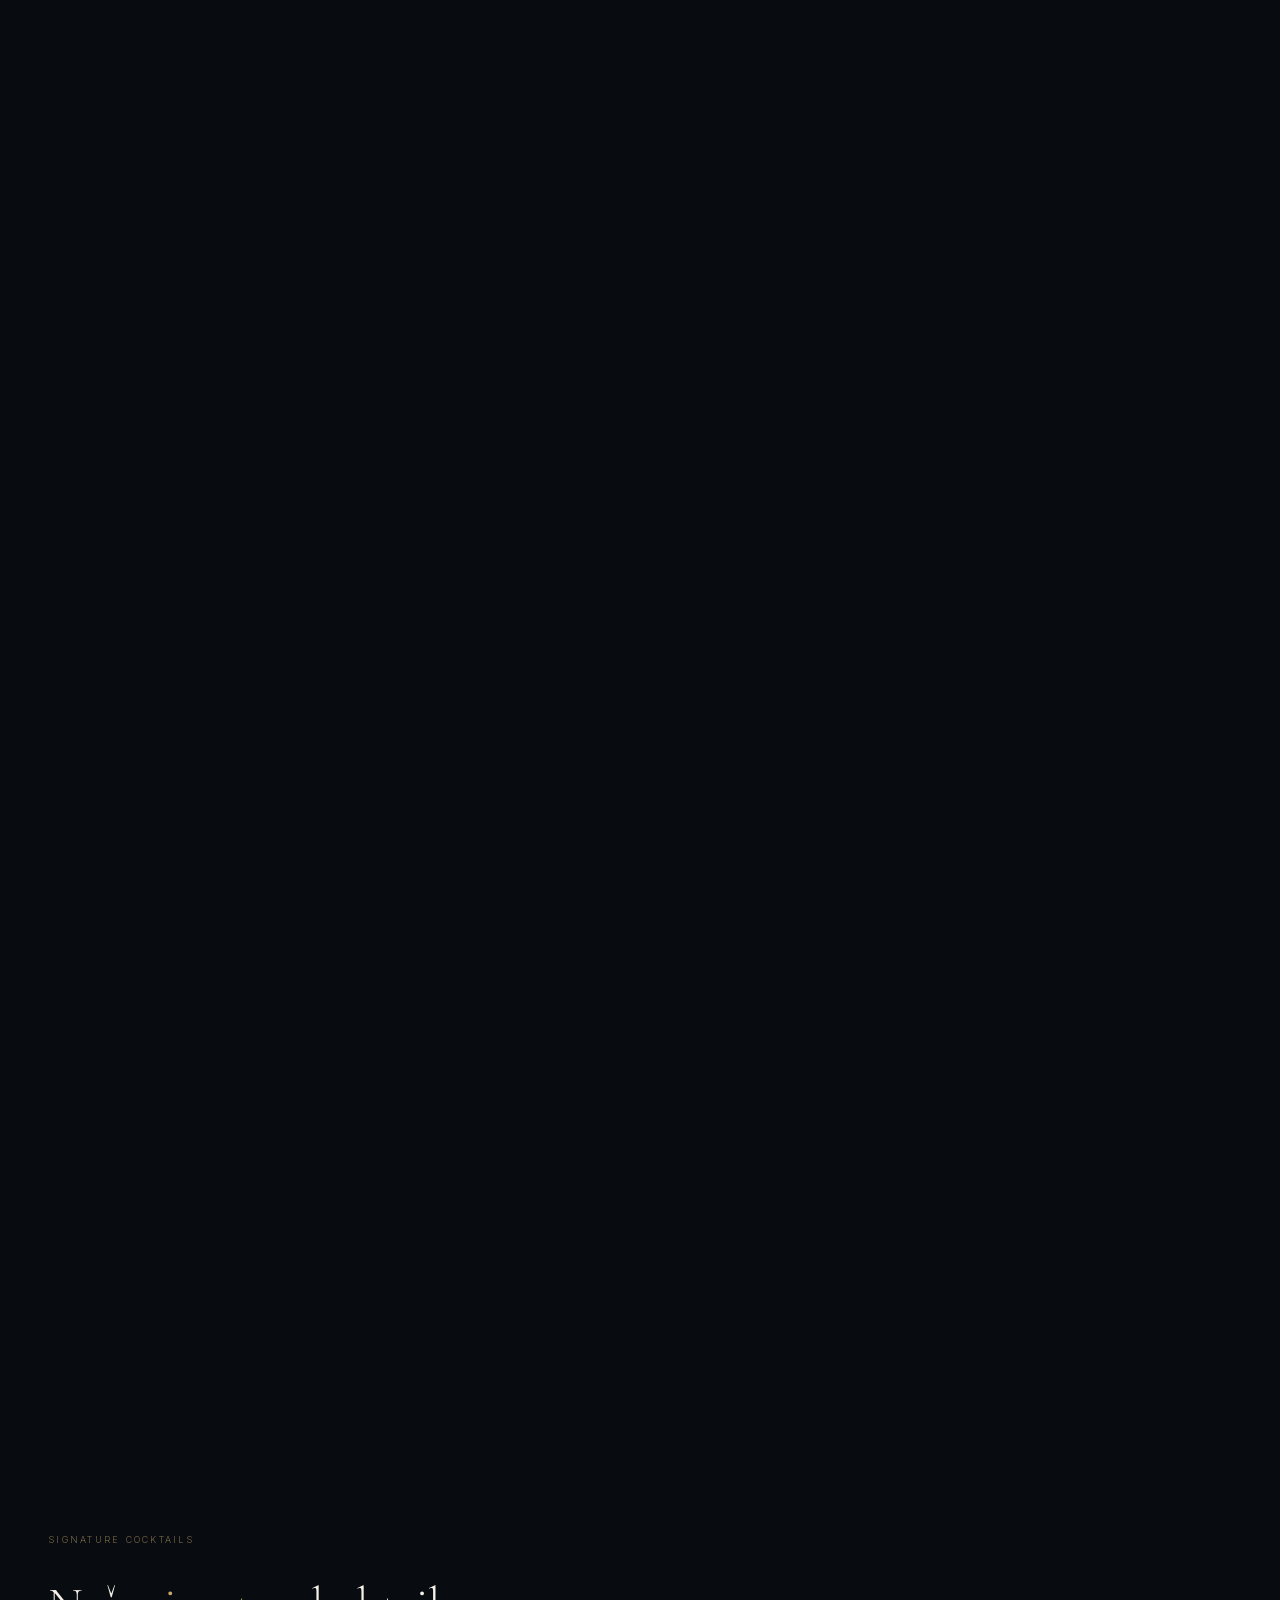
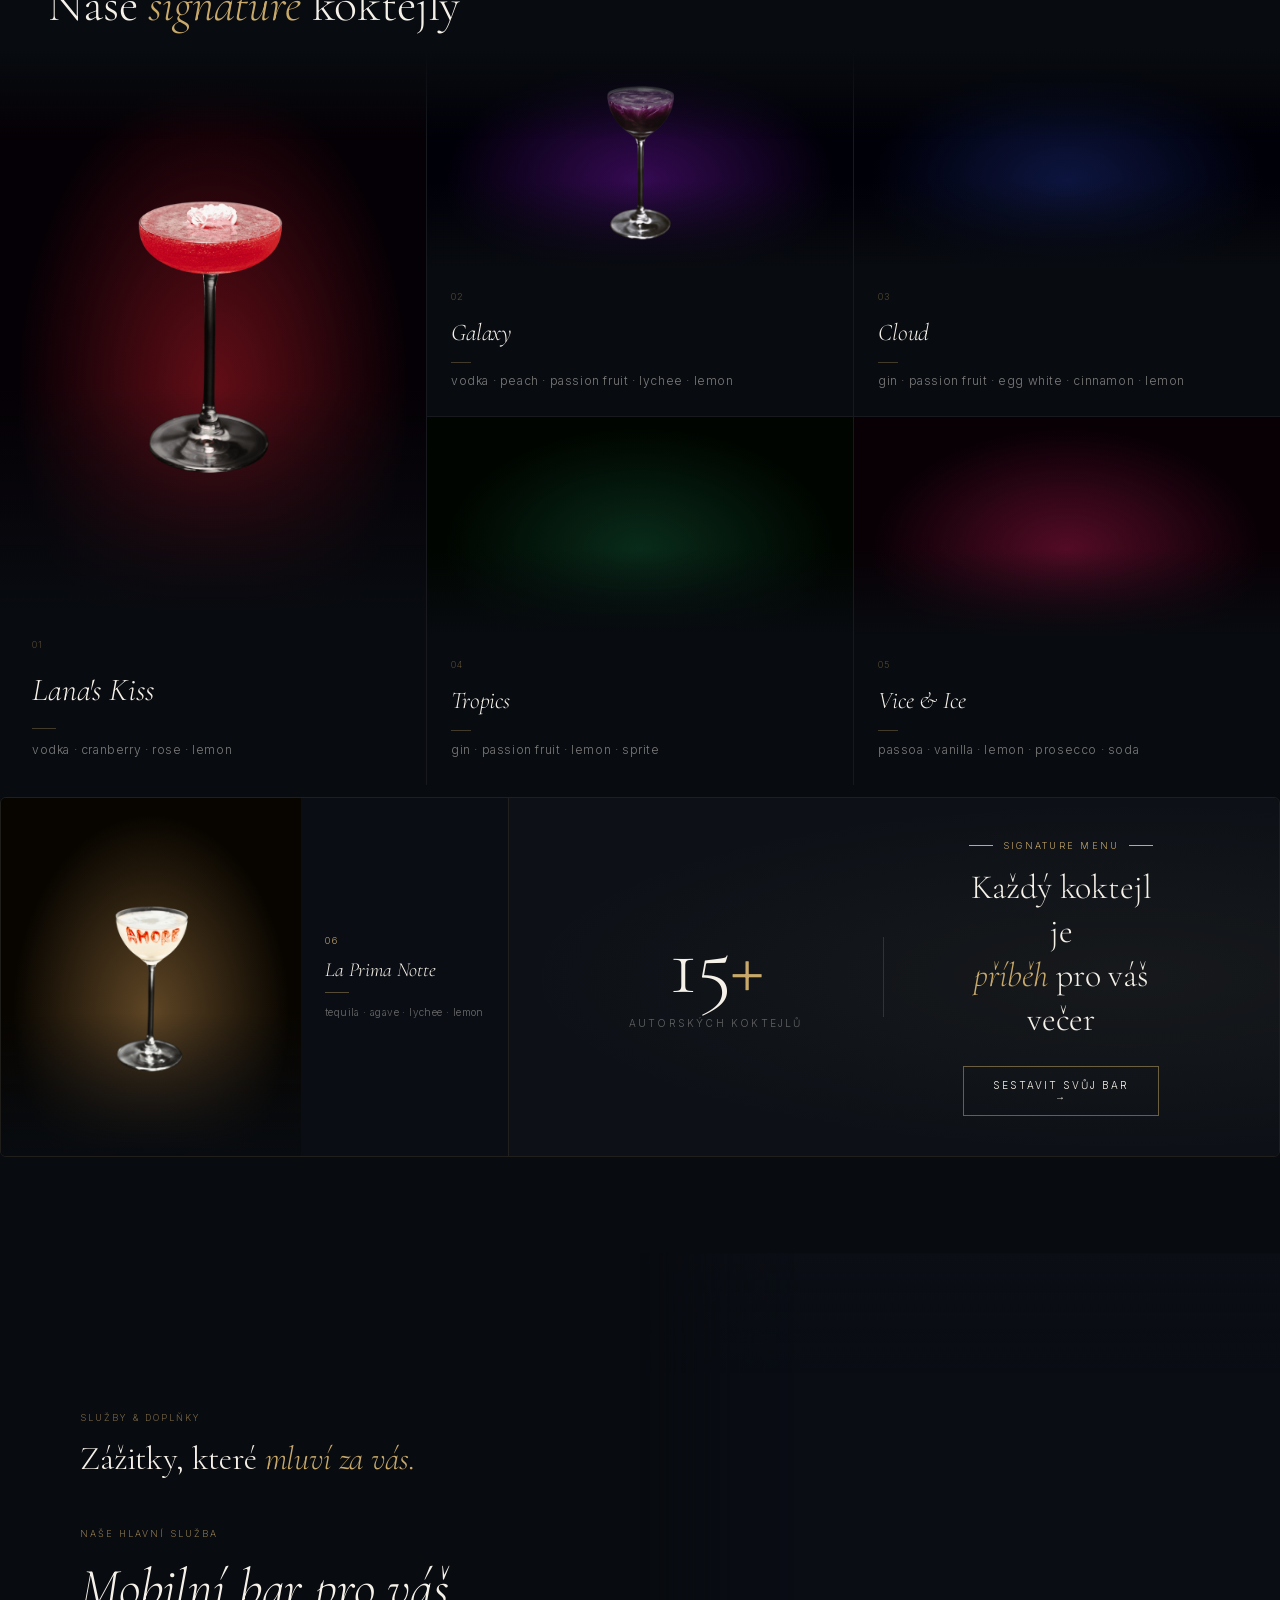
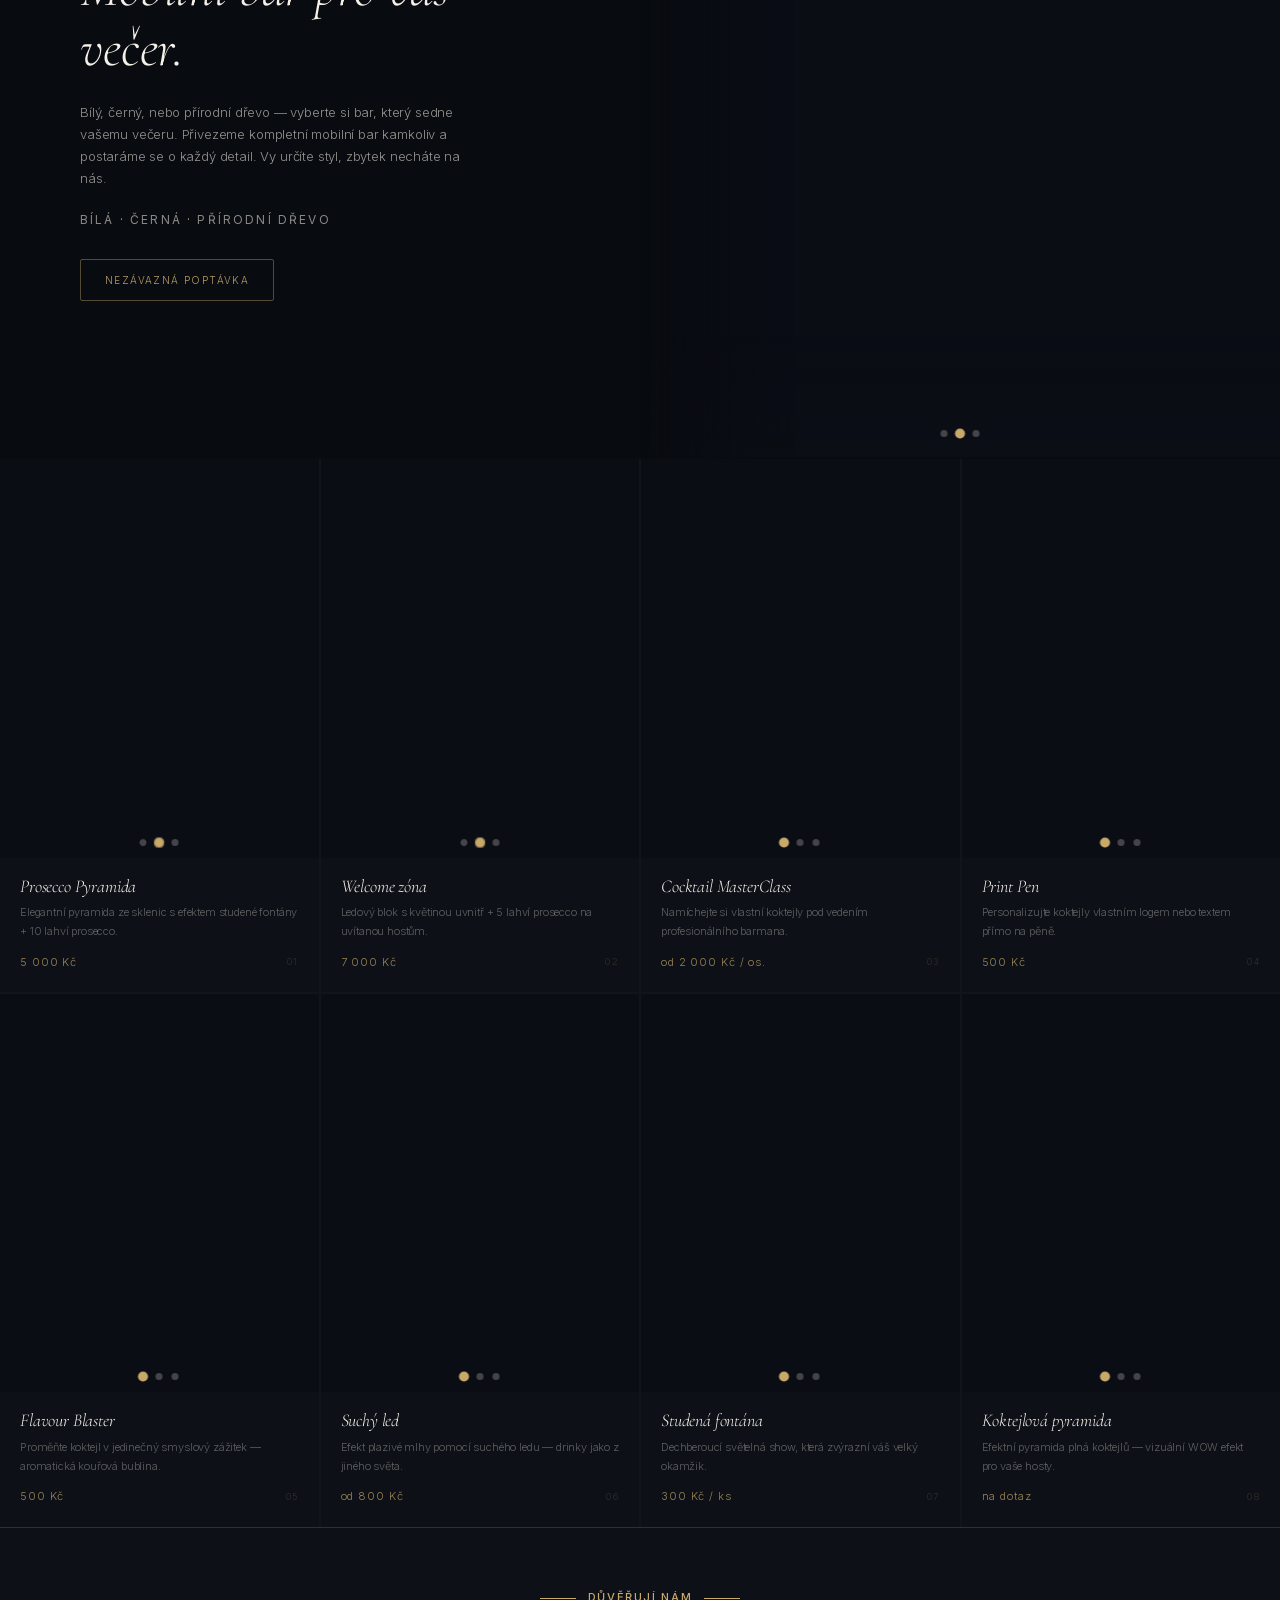
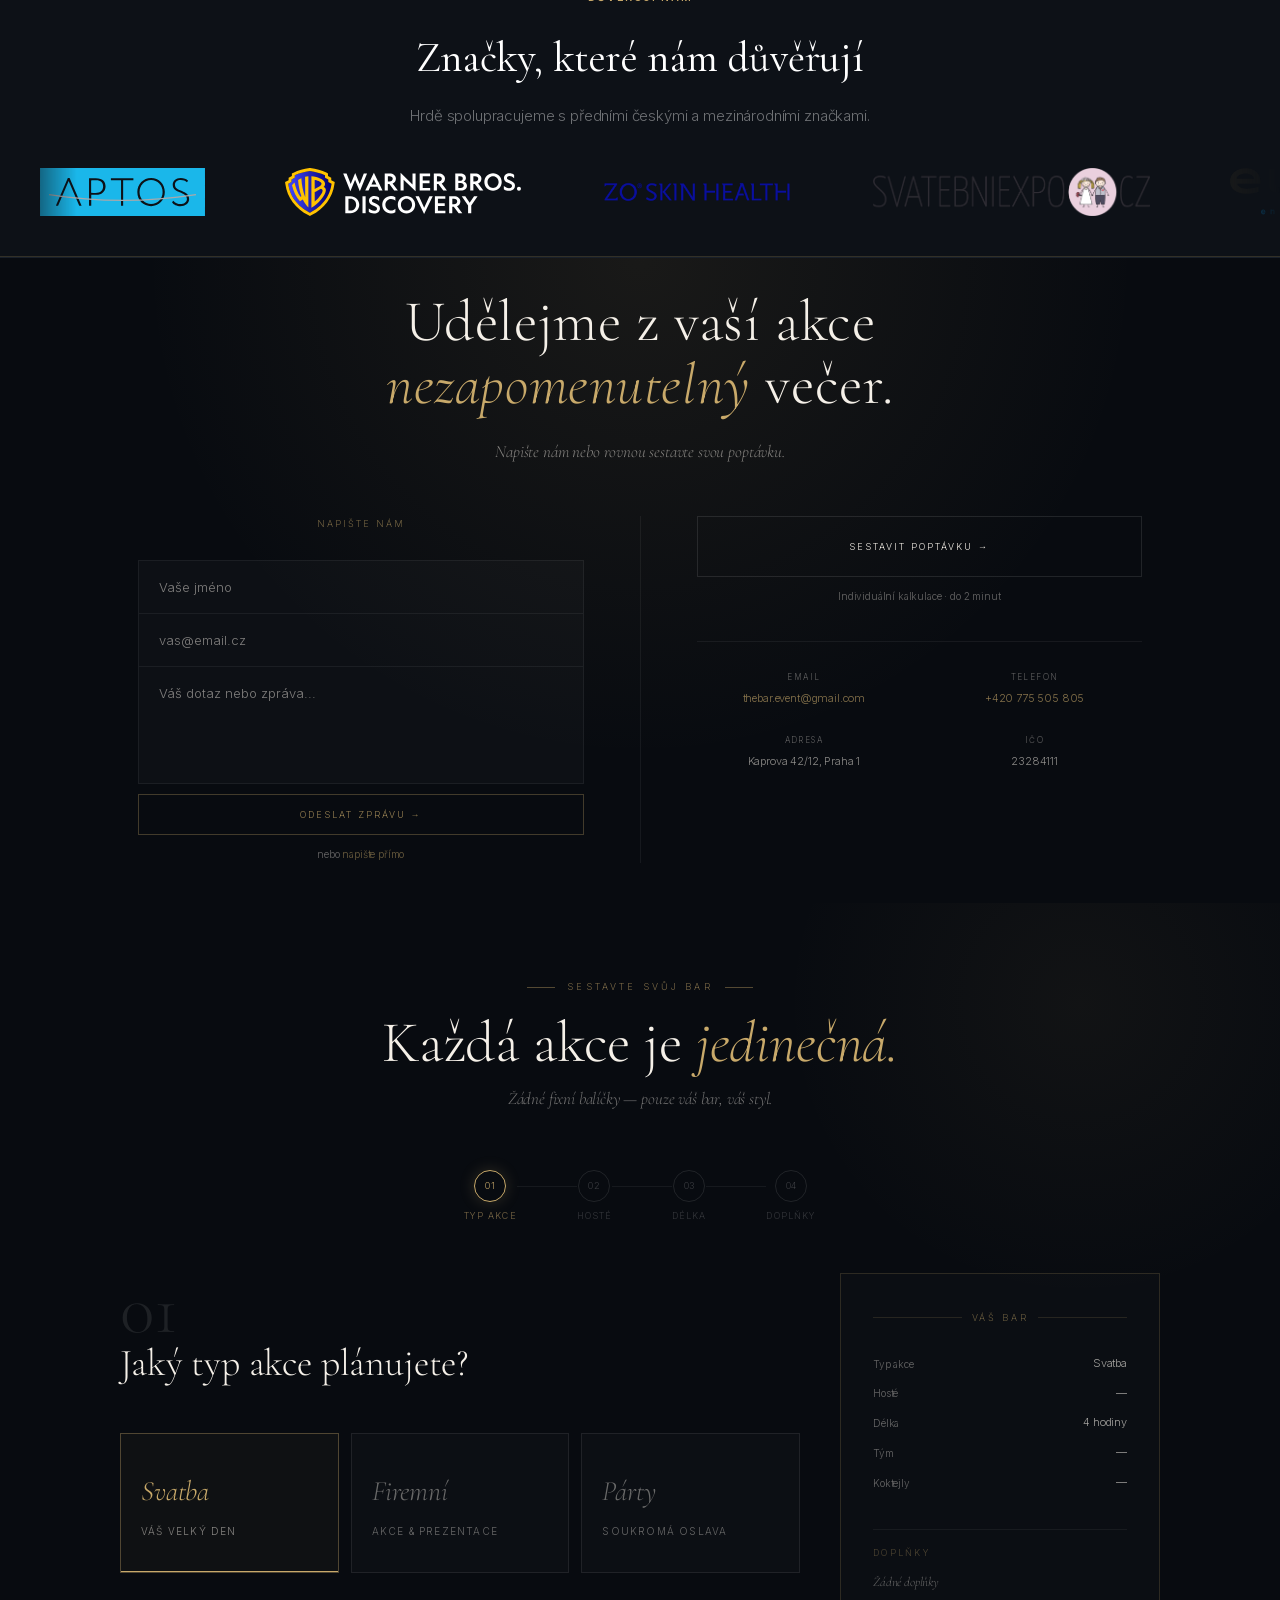
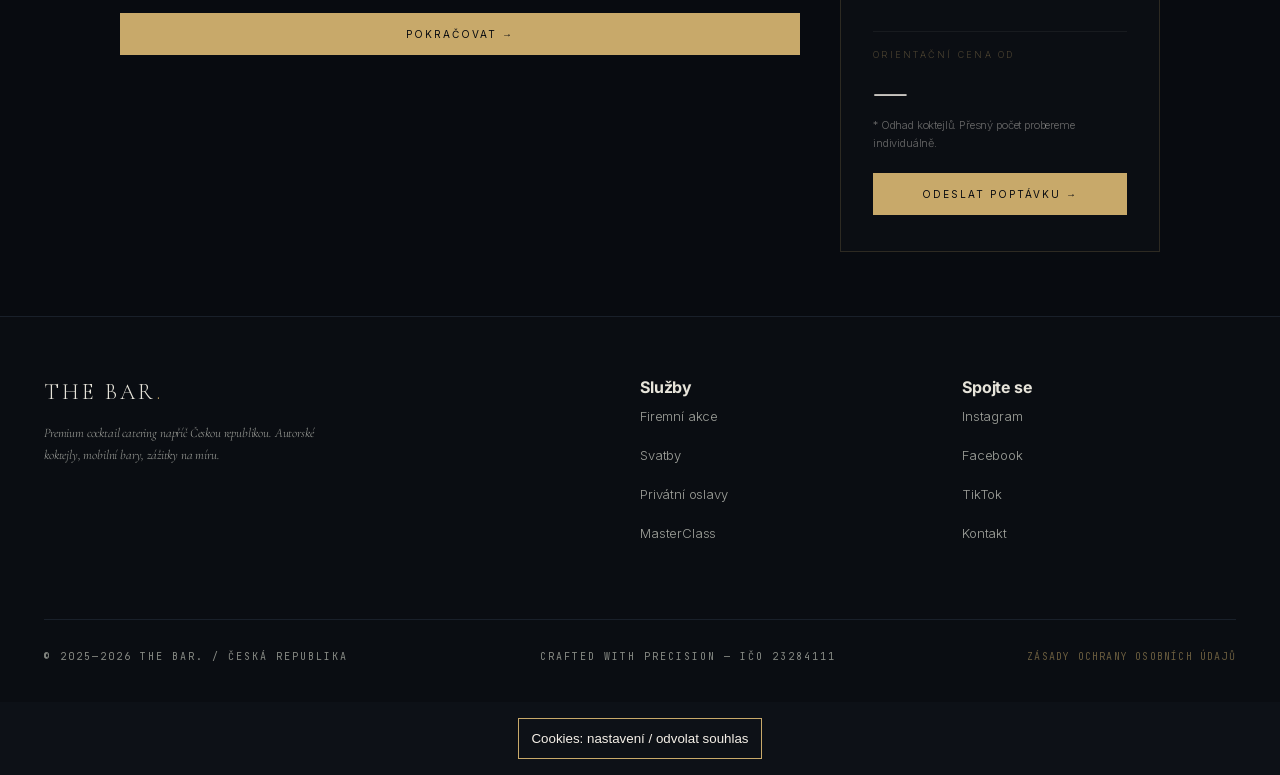
==== commit abb8eb44: "Add isolated measurement preview adapter and bounded QA runner" ====
--- a/index.html
+++ b/index.html
@@ -22,11 +22,16 @@
     }
   } catch(e){}
 </script>
-<!-- Google tag (gtag.js) -->
-<script async src="https://www.googletagmanager.com/gtag/js?id=G-3WQKJ3ZVLW"></script>
+<!-- Production analytics is excluded on every preview/local hostname. -->
 <script>
-  gtag('js', new Date());
-  gtag('config', 'G-3WQKJ3ZVLW');
+  if (location.hostname === 'thebarcatering.cz') {
+    var tag = document.createElement('script');
+    tag.async = true;
+    tag.src = 'https://www.googletagmanager.com/gtag/js?id=G-3WQKJ3ZVLW';
+    document.head.appendChild(tag);
+    gtag('js', new Date());
+    gtag('config', 'G-3WQKJ3ZVLW');
+  }
 </script>
 <meta charset="utf-8">
 <meta name="viewport" content="width=device-width, initial-scale=1, viewport-fit=cover">
@@ -56,80 +61,16 @@
 <meta name="twitter:image" content="https://thebarcatering.cz/assets/images/og-preview.jpg">
 <!-- hreflang: single-page site serves CZ/EN via JS — separate language URLs required for hreflang implementation -->
 <link rel="canonical" href="https://thebarcatering.cz/">
-<!-- P1: LCP poster — highest fetch priority, before everything else -->
-<link rel="preload" as="image" href="assets/video/hero-poster.jpg" fetchpriority="high">
-<!-- P2: self-hosted fonts cover all weights; Google Fonts loaded async as fallback -->
 <link rel="preconnect" href="https://fonts.googleapis.com">
 <link rel="preconnect" href="https://fonts.gstatic.com" crossorigin="">
 <link rel="dns-prefetch" href="https://script.google.com">
+<link rel="preload" as="image" href="assets/video/hero-poster.jpg" fetchpriority="high">
 <link rel="preload" as="font" type="font/woff2" crossorigin href="fonts/39b6aa6e-d81d-483c-8eed-6ac0f09dd3b1.woff2">
 <script type="application/ld+json">
 {"@context":"https://schema.org","@type":"LocalBusiness","name":"THE BAR. — Premium Cocktail Catering & Mobile Bar","description":"Prémiový koktejlový catering a mobilní bar pro svatby, firemní akce a soukromé oslavy v Praze a celé ČR. Autorské koktejly, tým v black-tie.","email":"thebar.event@gmail.com","url":"https://thebarcatering.cz/","image":"https://thebarcatering.cz/assets/images/SLUZBY/BAR%20MAIN%20WHITE.jpg","areaServed":["Praha","Česká republika"],"founder":{"@type":"Person","name":"Vladyslav Breslavskyi"},"priceRange":"$$","sameAs":["https://www.instagram.com/thebar.catering/","https://www.facebook.com/share/14eMGkatPaf/","https://www.tiktok.com/@thebar.catering"],"knowsLanguage":["cs","en"],"serviceType":"Koktejlový catering, mobilní bar"}
 </script>
-<!-- P2: Google Fonts async — no longer render-blocking -->
-<link rel="preload" as="style" href="https://fonts.googleapis.com/css2?family=Cormorant+Garamond:ital,wght@0,300;0,400;0,500;0,600;1,300;1,400;1,500;1,600&family=Inter:wght@300;400;500;600&display=swap" onload="this.onload=null;this.rel='stylesheet'">
-<noscript><link rel="stylesheet" href="https://fonts.googleapis.com/css2?family=Cormorant+Garamond:ital,wght@0,300;0,400;0,500;0,600;1,300;1,400;1,500;1,600&family=Inter:wght@300;400;500;600&display=swap"></noscript>
-<!-- P3: Critical CSS inline for above-the-fold content (nav + hero) -->
-<style>
-:root{--bg:#0D1117;--bg-deep:#0A0D12;--bg-card:#141A22;--bg-card-2:#101720;--line:#1f2732;--line-soft:#19202a;--ink:#E7E4DA;--ink-dim:#A0A29C;--ink-mute:#6b6e68;--gold:#C8A96A;--gold-hi:#e6c974;--gold-lo:#8a6f28;--serif:'Cormorant Garamond','Cormorant Garamond Fallback',Georgia,serif;--sans:'Inter',-apple-system,BlinkMacSystemFont,sans-serif;--mono:'JetBrains Mono',ui-monospace,monospace}
-*{box-sizing:border-box;margin:0;padding:0;-webkit-tap-highlight-color:transparent}
-html{scroll-behavior:smooth;-webkit-text-size-adjust:100%;text-size-adjust:100%}
-html,body{background:var(--bg);color:var(--ink);font-family:var(--sans);font-weight:300;-webkit-font-smoothing:antialiased;text-rendering:optimizeLegibility;letter-spacing:-.01em;line-height:1.8}
-body{overflow-x:hidden}
-button,a,[role="button"]{touch-action:manipulation}
-a{color:inherit;text-decoration:none}
-.nav{position:fixed;top:0;left:0;right:0;z-index:80;display:flex;align-items:center;justify-content:space-between;padding:20px 60px;backdrop-filter:blur(12px);-webkit-backdrop-filter:blur(12px);background:rgba(13,17,23,.55);border-bottom:1px solid transparent;transition:background-color .3s,border-color .3s}
-.nav.scrolled{background:rgba(10,13,18,.85);border-bottom-color:var(--line-soft)}
-.nav .brand{display:flex;align-items:center;gap:16px;line-height:1}
-.nav .brand .logo-wrap{display:none}
-.nav .brand img.b-icon{display:block;height:28px;width:auto;object-fit:contain;filter:brightness(0) saturate(100%) invert(72%) sepia(55%) saturate(500%) hue-rotate(10deg) brightness(95%)}
-.nav .brand .divider{display:block;width:1px;height:28px;background:rgba(255,255,255,.15);flex-shrink:0}
-.nav .brand .wordmark{display:block;font-family:Georgia,'Times New Roman',serif;font-size:19px;letter-spacing:7px;color:#fff;font-weight:400;line-height:1}
-.nav .brand .wordmark .dot{color:var(--gold)}
-.nav ul{display:flex;gap:28px;list-style:none}
-.nav ul a{font-size:11px;letter-spacing:.22em;text-transform:uppercase;color:var(--ink-dim);position:relative;padding:6px 0;transition:color .25s}
-.nav .cta{display:flex;align-items:center;gap:18px}
-.nav .lang{display:inline-flex;align-items:center;border:1px solid rgba(200,169,106,0.5);border-radius:999px;overflow:hidden;height:32px;flex-shrink:0}
-.nav .lang button{background:transparent;border:none;font-family:var(--mono);font-size:12px;letter-spacing:.12em;text-transform:uppercase;cursor:pointer;padding:6px 14px;color:rgba(245,240,232,0.6);font-weight:500;transition:background .25s,color .25s;height:100%;display:flex;align-items:center;white-space:nowrap}
-.nav .lang button.lang-active{background:#C8A96A;color:#0D1117;font-weight:600}
-.nav .book{font-size:13px;letter-spacing:.01em;text-transform:uppercase;font-weight:500;padding:11px 24px;border:1px solid var(--gold);border-radius:980px;color:var(--gold);transition:color .25s,border-color .25s,background-color .25s;position:relative;overflow:hidden}
-.nav .hamburger{display:none}
-.hero{position:relative;width:100%;min-height:100svh;background:#080b10;display:flex;align-items:center;justify-content:center;overflow:hidden;cursor:default}
-.hero-video{position:absolute;inset:0;width:100%;height:100%;min-width:100%;min-height:100%;object-fit:cover!important;object-position:center;z-index:0;pointer-events:none}
-.hero-overlay-base{position:absolute;inset:0;z-index:1;background:rgba(8,11,16,0.68);pointer-events:none}
-.hero-overlay-focus{position:absolute;inset:0;z-index:1;background:radial-gradient(ellipse 70% 55% at 50% 48%,rgba(8,11,16,0.75) 0%,rgba(8,11,16,0.45) 55%,rgba(8,11,16,0.2) 100%);pointer-events:none}
-.hero-content{position:relative;z-index:2;width:100%;display:flex;flex-direction:column;align-items:center;justify-content:center;text-align:center;padding:0 40px;box-sizing:border-box}
-.hero-pre{font-family:'Inter',sans-serif;font-size:10px;font-weight:200;letter-spacing:.4em;text-transform:uppercase;color:rgba(200,169,106,.85);margin-bottom:28px;text-align:center;width:100%;text-shadow:0 2px 20px rgba(0,0,0,.95),0 0 40px rgba(0,0,0,.7)}
-.hero-title{font-family:'Cormorant Garamond',serif;font-size:clamp(80px,14vw,160px);font-weight:200;color:#f5f0e8;line-height:1;text-align:center;letter-spacing:0;width:100%;padding:0;padding-left:1.5%;box-sizing:border-box;text-shadow:0 2px 30px rgba(0,0,0,.85),0 0 60px rgba(0,0,0,.5)}
-.hero-dot{color:#C8A96A}
-.hero-divider{width:.5px;height:52px;background:linear-gradient(to bottom,transparent,rgba(200,169,106,.45),transparent);margin:24px auto;display:block;transform:scaleY(0);transform-origin:center;transition:transform 1.2s ease 1.1s;align-self:center;will-change:transform}
-.hero-loaded .hero-divider{transform:scaleY(1)}
-.hero-sub{font-family:'Cormorant Garamond',serif;font-size:clamp(14px,1.8vw,20px);font-weight:200;font-style:italic;color:rgba(245,240,232,.78);letter-spacing:.02em;text-align:center;width:100%;text-shadow:0 2px 20px rgba(0,0,0,.95)}
-.hero-cta{display:flex;flex-direction:column;align-items:center;justify-content:center;gap:20px;margin-top:48px;width:100%}
-.hero-btn{font-family:'Inter',sans-serif;font-size:11px;font-weight:300;letter-spacing:.22em;text-transform:uppercase;color:#f5f0e8;background:transparent;border:.5px solid rgba(200,169,106,.65);padding:16px 44px;cursor:pointer;position:relative;overflow:hidden;transition:color .4s,border-color .4s;text-shadow:0 2px 14px rgba(0,0,0,.85)}
-.hero-btn span{position:relative;z-index:1}
-.hero-btn-ghost{font-family:'Inter',sans-serif;font-size:10px;font-weight:300;letter-spacing:.22em;text-transform:uppercase;color:rgba(245,240,232,.5);background:transparent;border:none;padding:4px 0;cursor:pointer;display:flex;align-items:center;gap:8px;transition:color .3s;position:relative;text-shadow:0 2px 14px rgba(0,0,0,.9)}
-.hero-scroll-indicator{position:absolute;bottom:28px;left:0;right:0;margin:0 auto;width:fit-content;display:flex;flex-direction:column;align-items:center;gap:8px;z-index:2;pointer-events:none;opacity:0;transition:opacity .5s ease 1.5s}
-.hero-loaded .hero-scroll-indicator{opacity:1}
-.hero-scroll-line{width:1px;height:48px;background:rgba(245,240,232,.5);position:relative;overflow:hidden;box-shadow:0 0 4px rgba(0,0,0,.7)}
-.hero-scroll-label{font-family:'Inter',sans-serif;font-size:9px;letter-spacing:.3em;text-transform:uppercase;color:rgba(200,169,106,.35);text-shadow:0 2px 14px rgba(0,0,0,.9)}
-.mobile-overlay{display:none;position:fixed;inset:0;z-index:200;background:var(--bg);flex-direction:column;align-items:center;justify-content:center;gap:2rem;padding-top:env(safe-area-inset-top);padding-bottom:env(safe-area-inset-bottom)}
-.mobile-overlay.open{display:flex}
-@media(max-width:768px){
-  .nav{padding:12px 18px;padding-top:max(12px,env(safe-area-inset-top))}
-  .nav ul{display:none}
-  .nav .hamburger{display:flex;flex-direction:column;justify-content:center;gap:5px;width:28px;height:28px;cursor:pointer;background:transparent;border:none}
-  .nav .hamburger span{display:block;width:22px;height:1px;background:var(--gold);margin:0 auto}
-  .nav .book{padding:9px 14px;font-size:10px;letter-spacing:.18em}
-  .hero{height:100svh;min-height:100svh;padding:0}
-  .hero-content{padding:20px 20px 60px}
-  .hero-title{font-size:clamp(52px,15vw,80px);white-space:nowrap;letter-spacing:-.02em}
-}
-@media(max-width:480px){.hero-scroll-indicator{display:none}}
-</style>
-<!-- P3: Full stylesheet loaded async (non-blocking) -->
-<link rel="preload" as="style" href="style.css?v=43" onload="this.onload=null;this.rel='stylesheet'">
-<noscript><link rel="stylesheet" href="style.css?v=43"></noscript>
+<link href="https://fonts.googleapis.com/css2?family=Cormorant+Garamond:ital,wght@0,300;0,400;0,500;0,600;1,300;1,400;1,500;1,600&family=Inter:wght@300;400;500;600&display=swap" rel="stylesheet">
+<link rel="stylesheet" href="style.css?v=43">
 </head>
 <body>
 
@@ -802,7 +743,7 @@
       <div class="bento-banner-title" data-i18n="addons.bannerTitle">Mobilní bar pro váš večer.</div>
       <div class="bento-banner-desc" data-i18n="addons.bannerDesc">Bílý, černý, nebo přírodní dřevo — vyberte si bar, který sedne vašemu večeru. Přivezeme kompletní mobilní bar kamkoliv a postaráme se o každý detail. Vy určíte styl, zbytek necháte na nás.</div>
       <div class="bento-banner-finishes" data-i18n-html="addons.bannerFinishes">Bílá <span style="color:#C8A96A">·</span> Černá <span style="color:#C8A96A">·</span> Přírodní dřevo</div>
-      <a class="bento-banner-cta" href="#contact" onclick="event.preventDefault();scrollToKontakt()" data-i18n="addons.bannerCta">Nezávazná poptávka</a>
+      <a class="bento-banner-cta" onclick="scrollToKontakt()" data-i18n="addons.bannerCta">Nezávazná poptávka</a>
     </div>
     <div class="bento-banner-right">
       <div class="bento-card">
@@ -1350,7 +1291,7 @@
     <p data-i18n="footer.tagline">Premium cocktail catering napříč Českou republikou. Autorské koktejly, mobilní bary, zážitky na míru.</p>
   </div>
   <div class="col">
-    <h3 data-i18n="footer.col1.heading">Služby</h3>
+    <h4 data-i18n="footer.col1.heading">Služby</h4>
     <ul>
       <li><a href="#services" onclick="event.preventDefault();scrollToWizard()" data-i18n="footer.col1.link1">Firemní akce</a></li>
       <li><a href="#services" onclick="event.preventDefault();scrollToWizard()" data-i18n="footer.col1.link2">Svatby</a></li>
@@ -1359,7 +1300,7 @@
     </ul>
   </div>
   <div class="col">
-    <h3 data-i18n="footer.col2.heading">Spojte se</h3>
+    <h4 data-i18n="footer.col2.heading">Spojte se</h4>
     <ul>
       <li><a href="https://www.instagram.com/thebar.catering/" target="_blank" rel="noopener noreferrer" data-i18n="footer.col2.link1">Instagram</a></li>
       <li><a href="https://www.facebook.com/share/14eMGkatPaf/" target="_blank" rel="noopener noreferrer" data-i18n="footer.col2.link2">Facebook</a></li>
@@ -1370,7 +1311,7 @@
   <div class="copyr">
     <span data-i18n="footer.copyr1">© 2025—2026 THE BAR. / Česká republika</span>
     <span data-i18n="footer.copyr2">Crafted with precision — IČO 23284111</span>
-    <a role="button" tabindex="0" onclick="event.preventDefault();document.getElementById('privacy-modal').classList.add('open');_lockScroll();" onkeydown="if(event.key==='Enter'||event.key===' '){event.preventDefault();document.getElementById('privacy-modal').classList.add('open');_lockScroll();}" style="font-family:var(--mono,monospace);font-size:10px;letter-spacing:.12em;color:rgba(200,169,106,0.8);text-transform:uppercase;text-decoration:none;cursor:pointer;" data-i18n="footer.privacy">Zásady ochrany osobních údajů</a>
+    <a role="button" tabindex="0" onclick="event.preventDefault();document.getElementById('privacy-modal').classList.add('open');_lockScroll();" onkeydown="if(event.key==='Enter'||event.key===' '){event.preventDefault();document.getElementById('privacy-modal').classList.add('open');_lockScroll();}" style="font-family:var(--mono,monospace);font-size:10px;letter-spacing:.12em;color:rgba(200,169,106,0.5);text-transform:uppercase;text-decoration:none;cursor:pointer;" data-i18n="footer.privacy">Zásady ochrany osobních údajů</a>
   </div>
 </footer>
 
@@ -1440,7 +1381,8 @@
             var img = s.querySelector('img');
             if (img) {
               img.style.animation = 'none';
-              requestAnimationFrame(function(){ requestAnimationFrame(function(){ img.style.animation = ''; }); });
+              void img.offsetWidth;
+              img.style.animation = '';
             }
           }
         });
@@ -1495,7 +1437,10 @@
       });
     })();
   </script>
+  <button type="button" id="lead-cookie-settings" onclick="openCookieSettings()" style="display:block;margin:16px auto;padding:12px;background:#0D1117;color:#f5f0e8;border:1px solid #C8A96A;" data-i18n="lead.cookieSettings">Cookies: nastavení / odvolat souhlas</button>
   <script src="translations.js" defer></script>
+  <script src="lead-contract.js" defer></script>
+  <script src="lead-submit.js" defer></script>
   <script src="main.js" defer></script>
 
 <div class="float-contacts" aria-label="Rychlý kontakt">
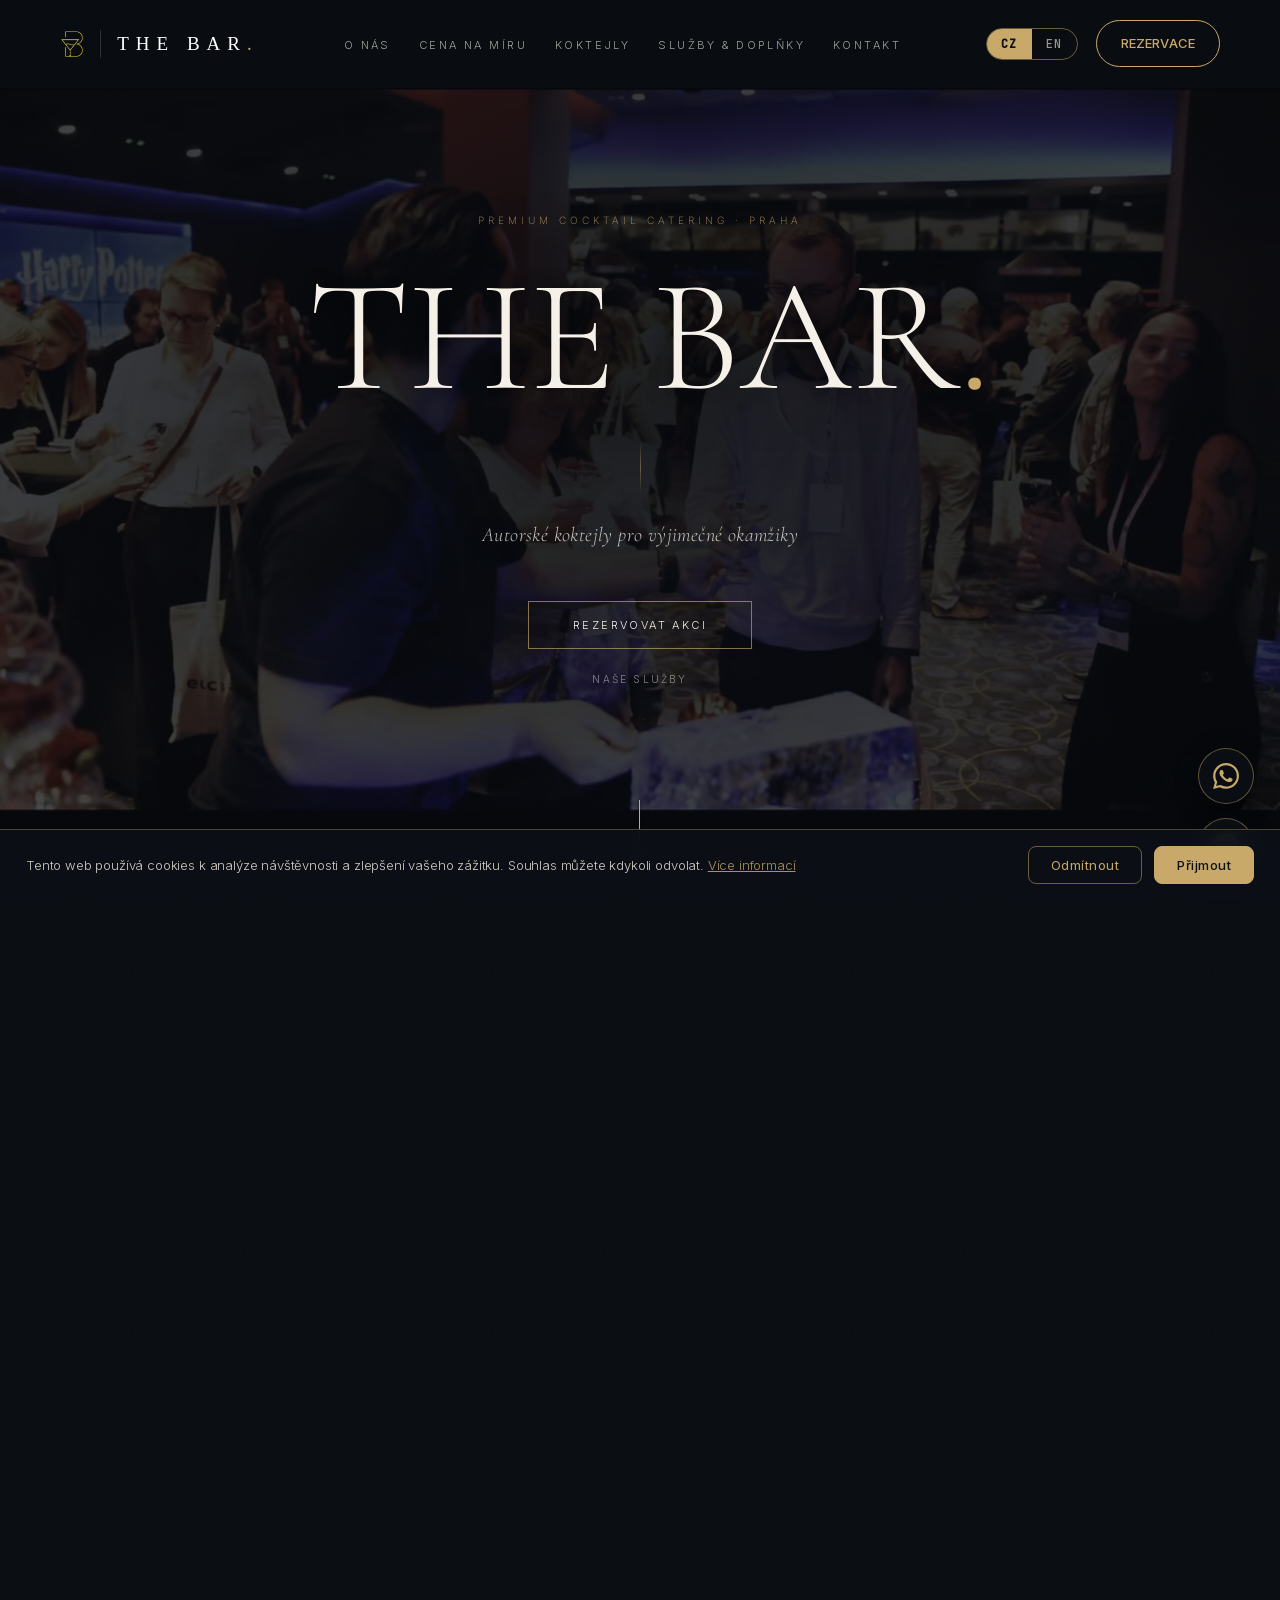
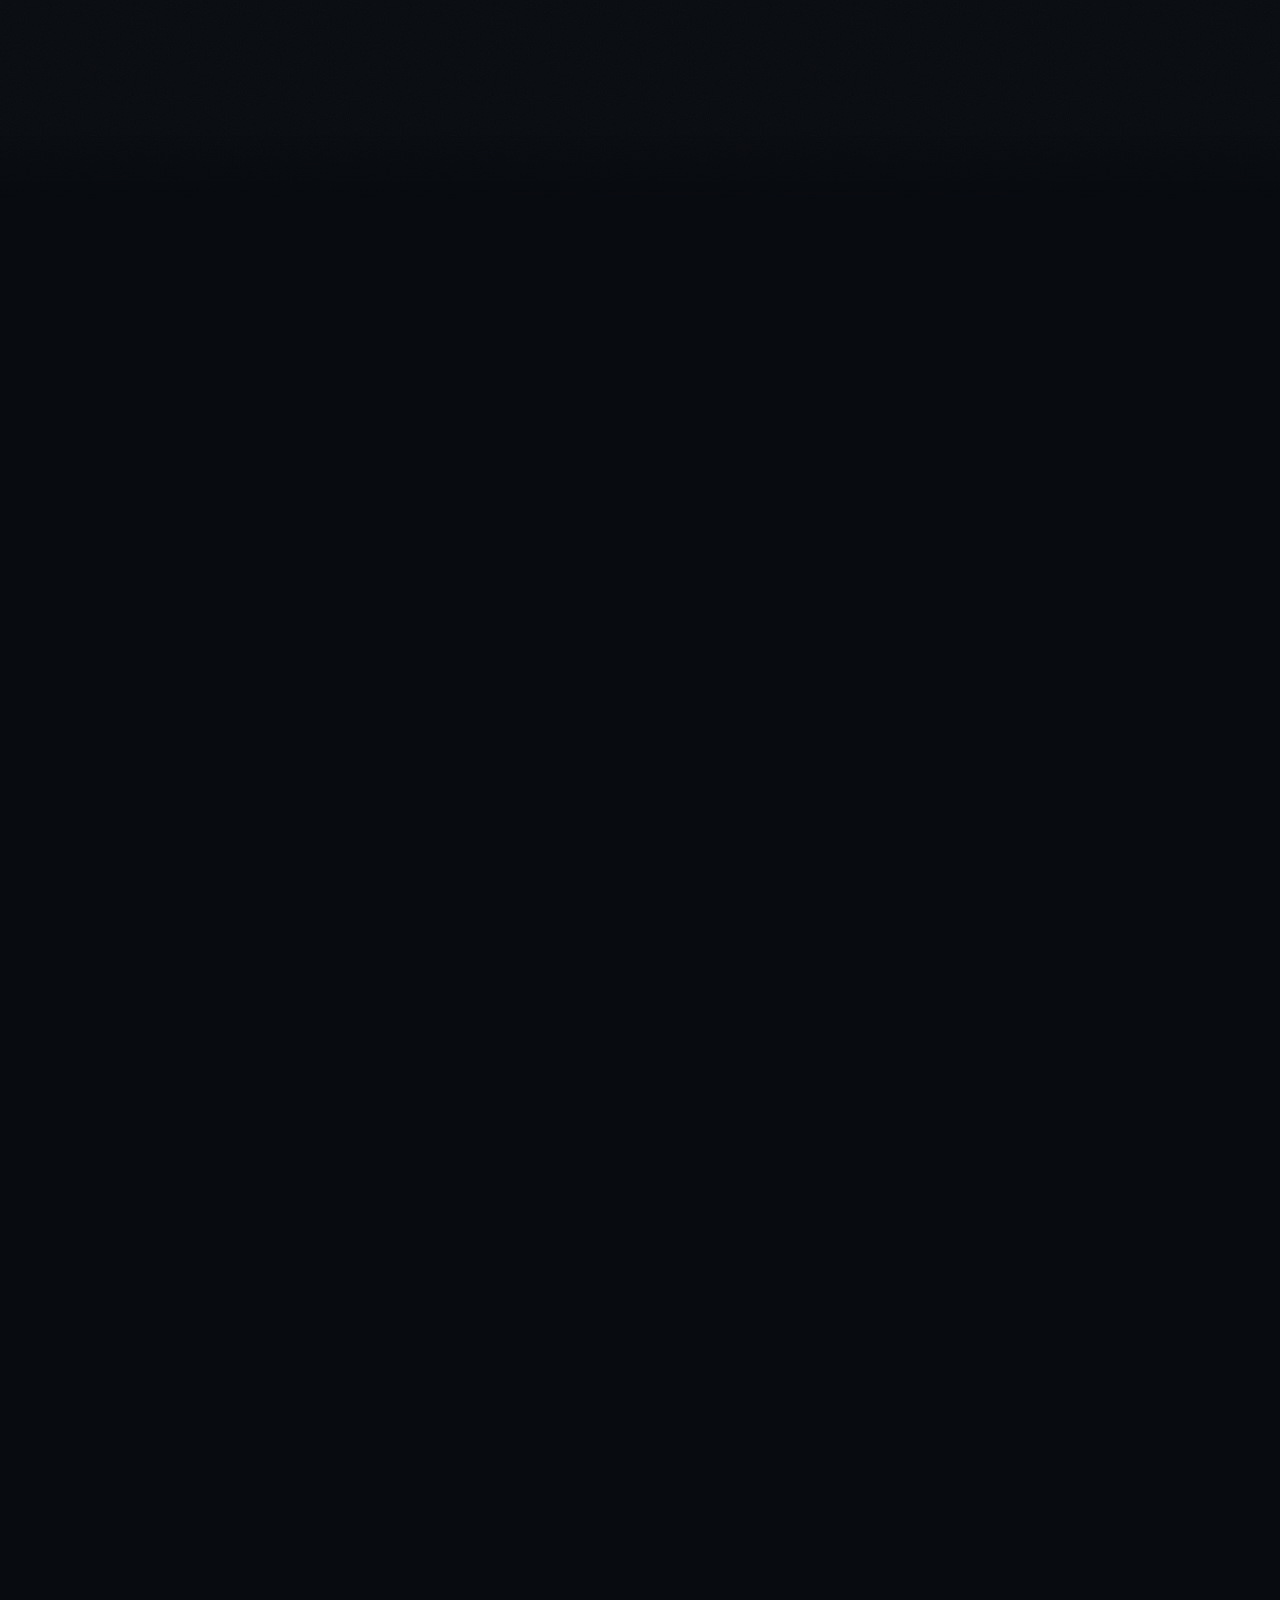
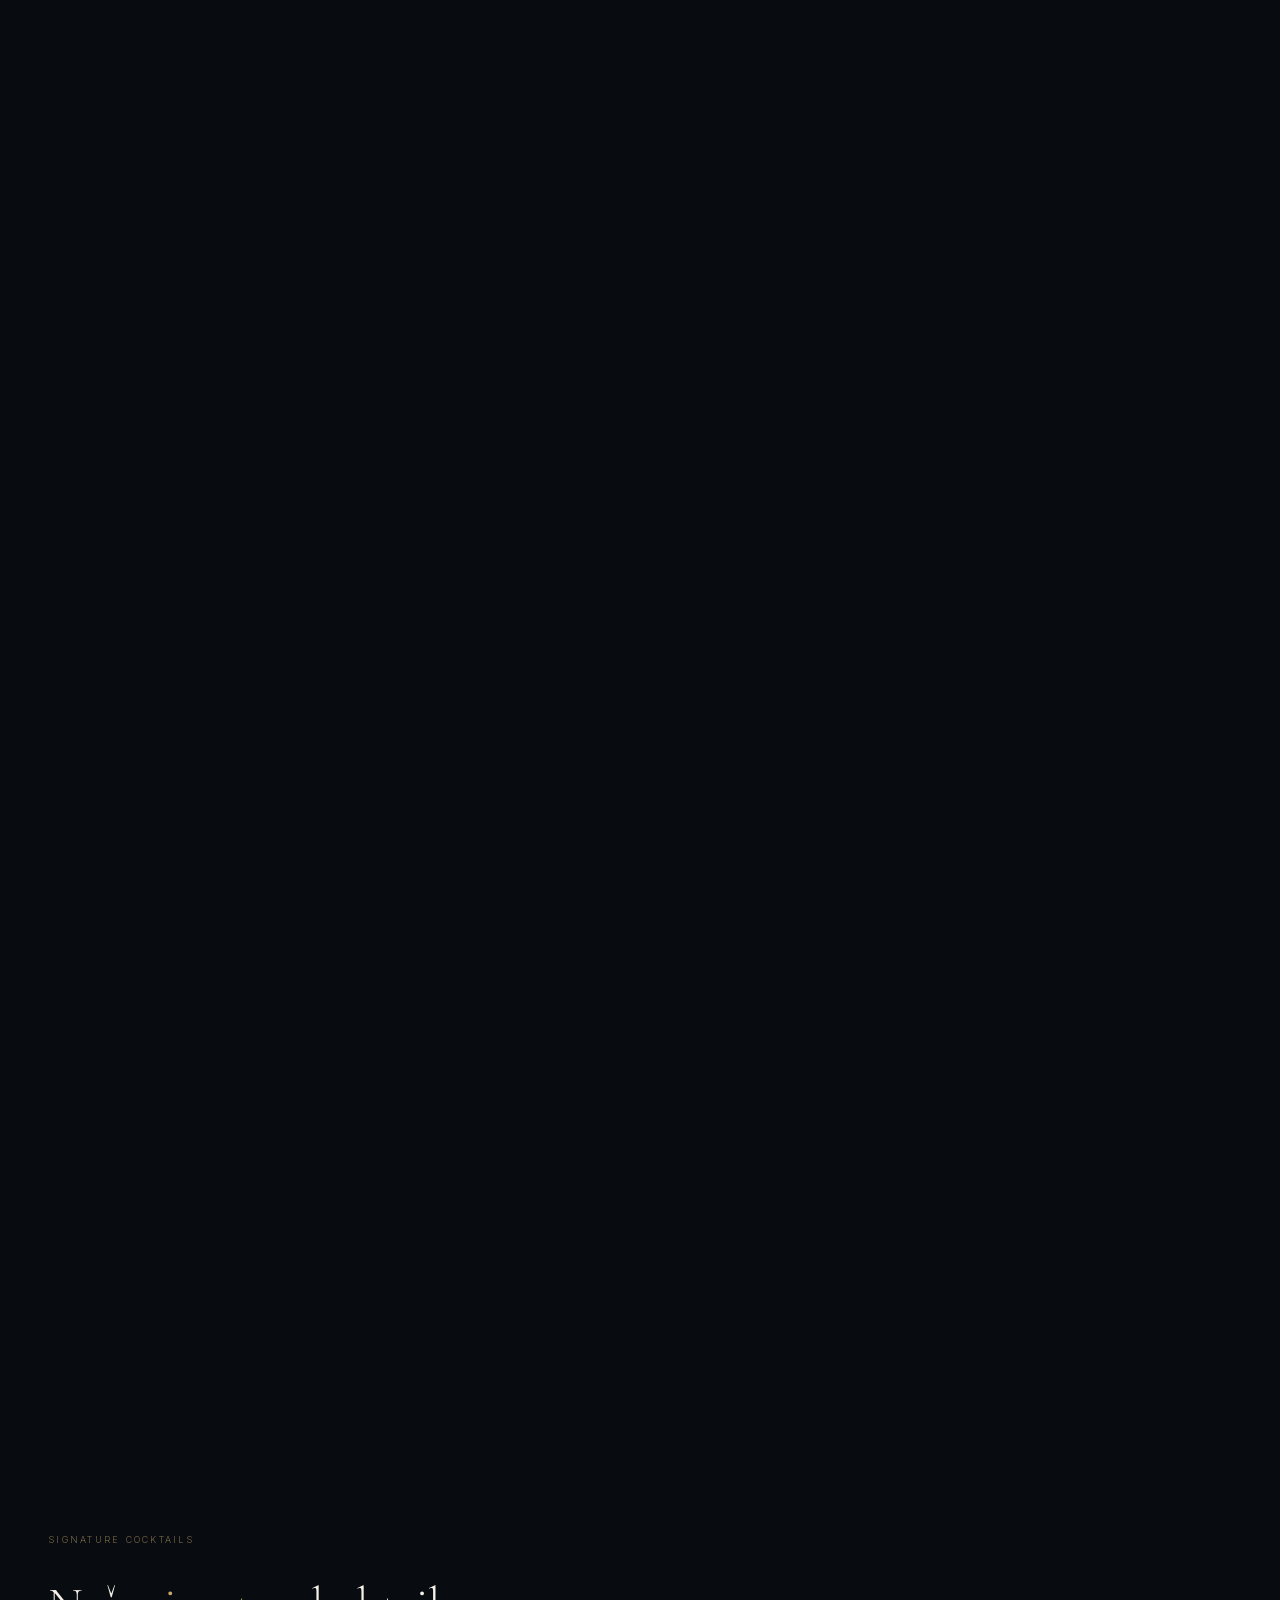
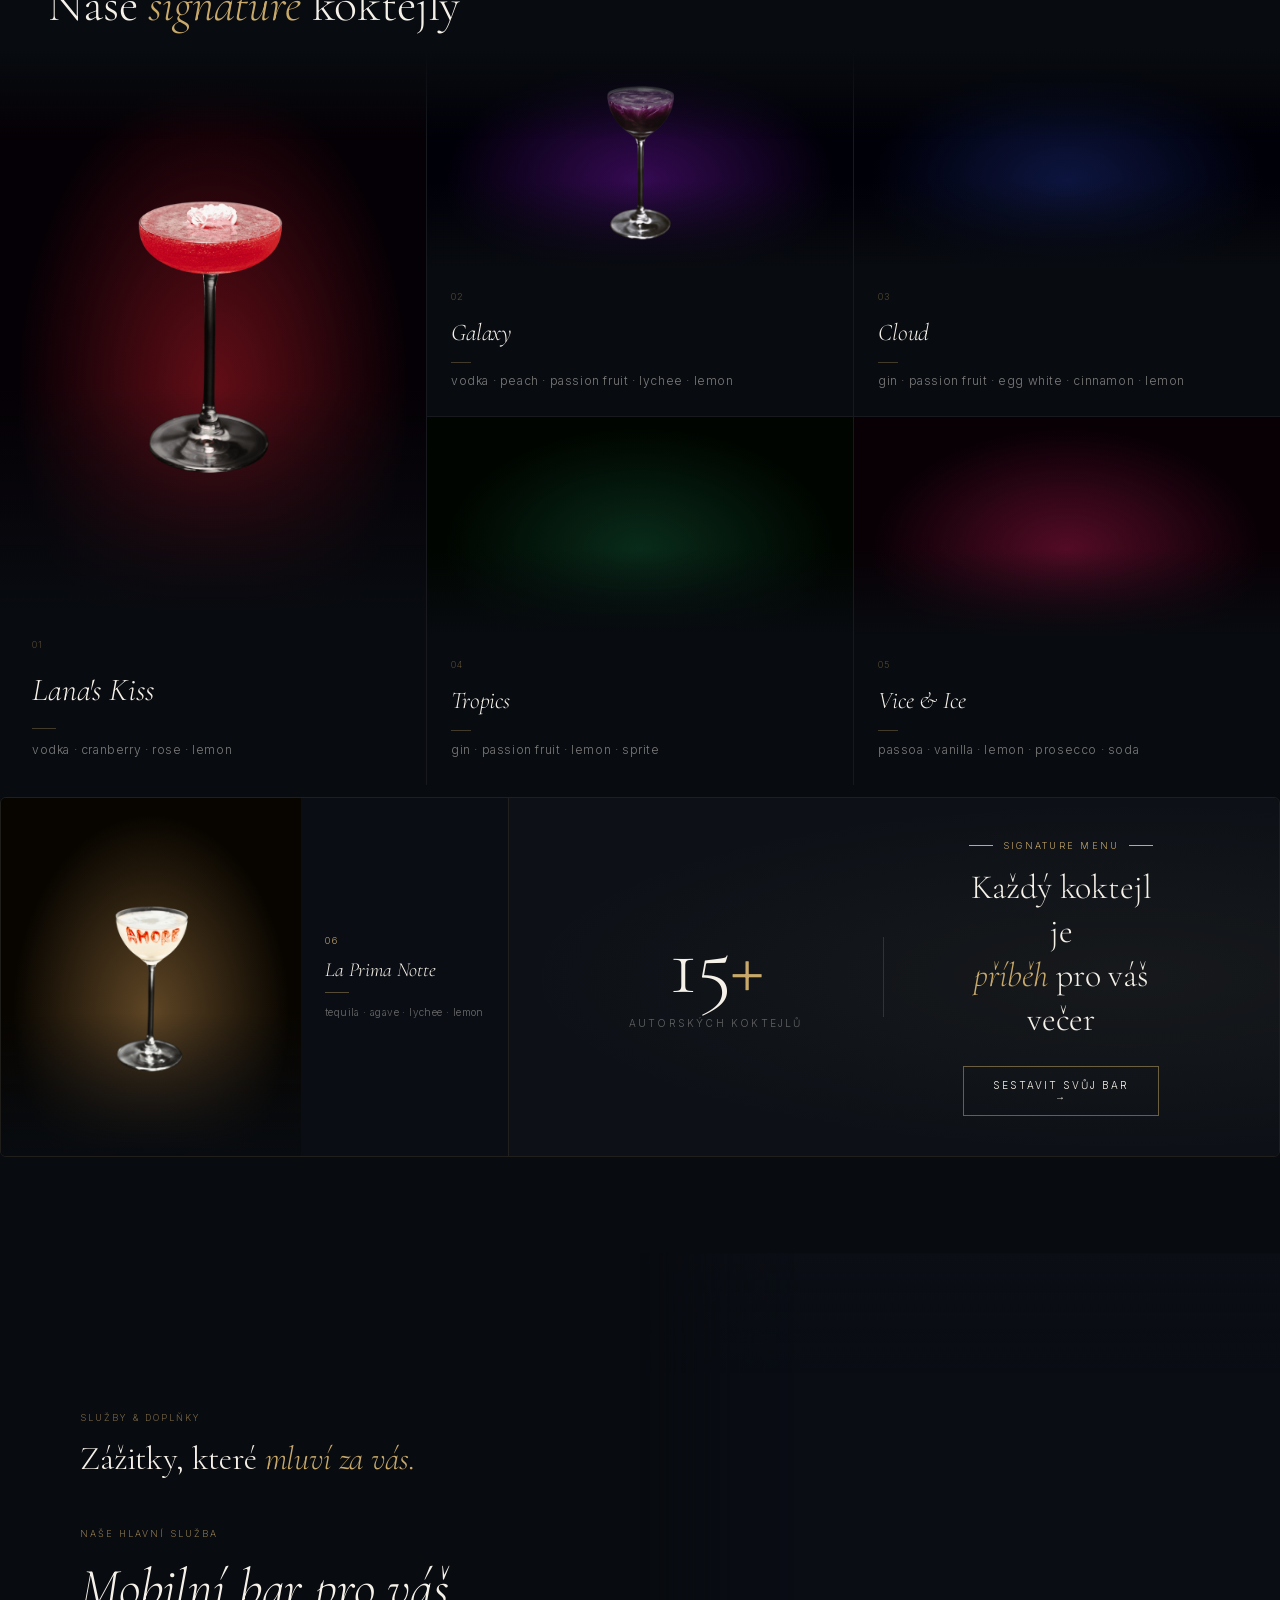
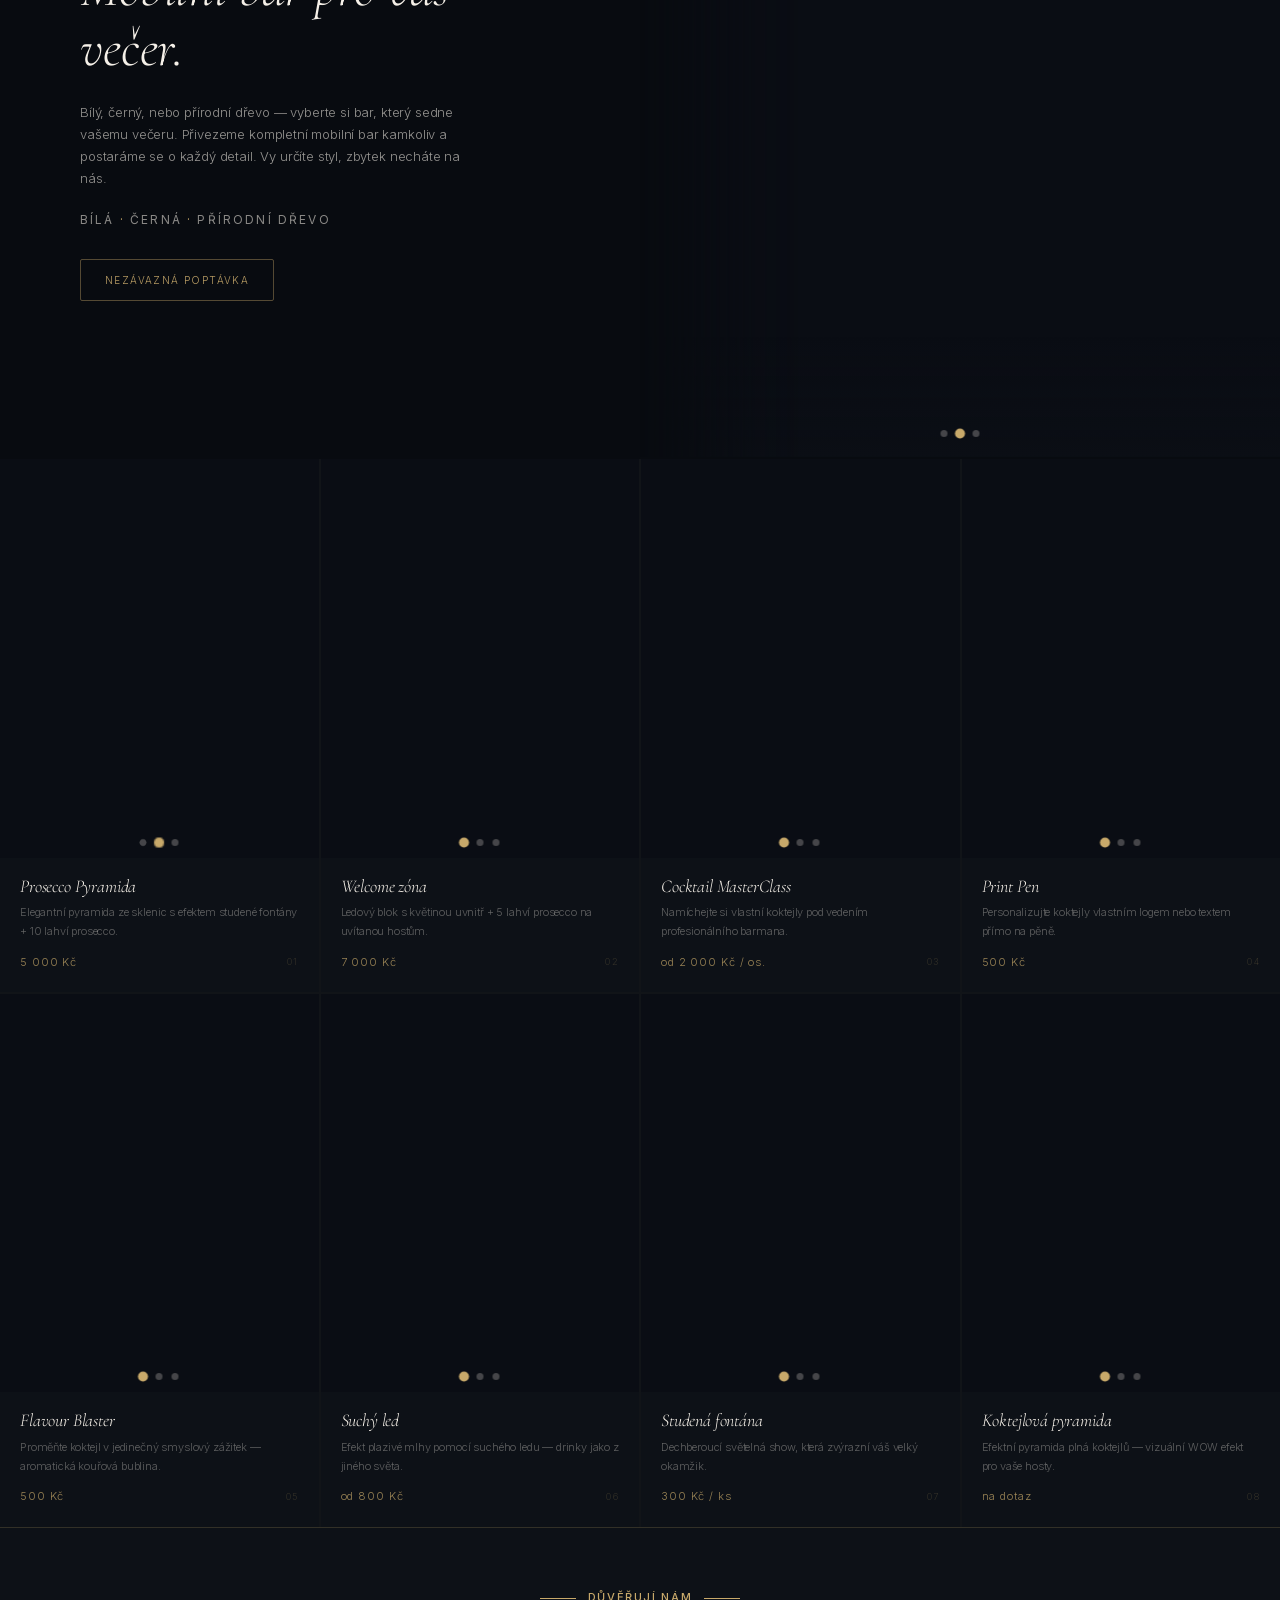
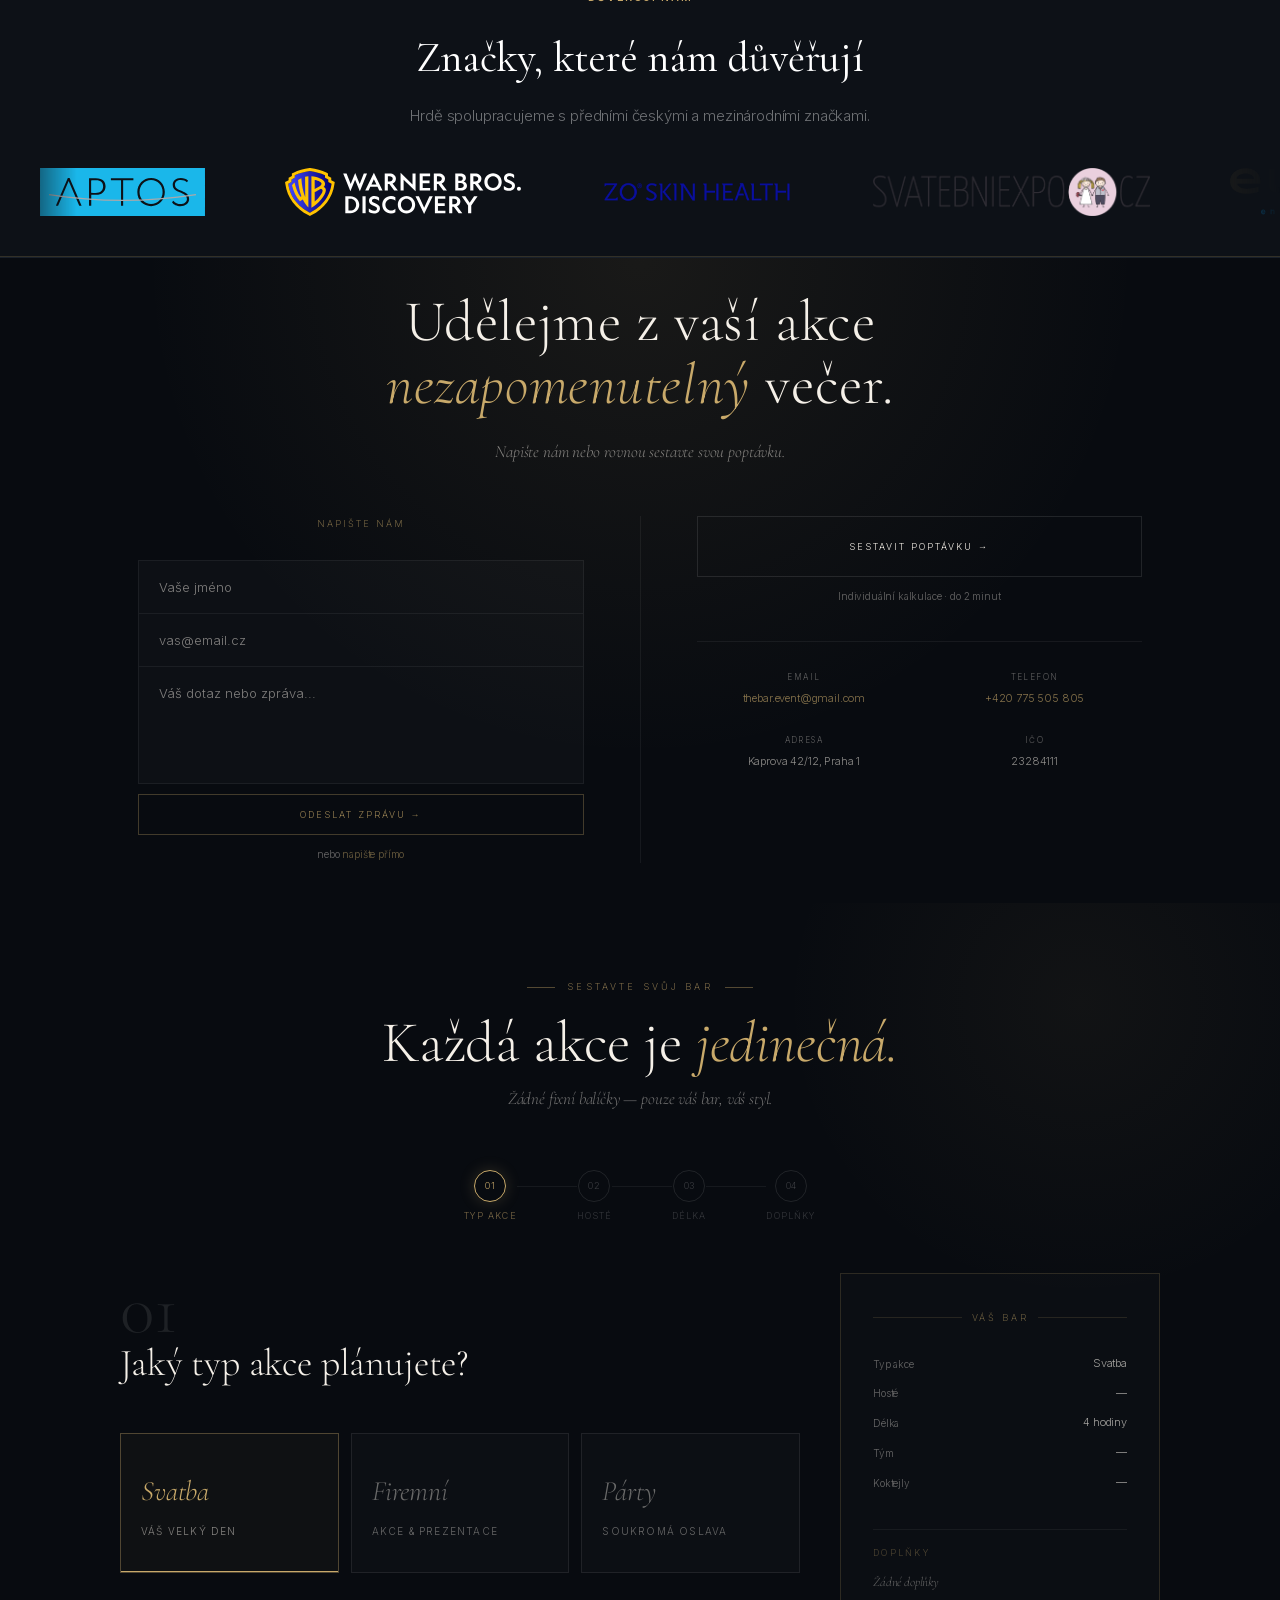
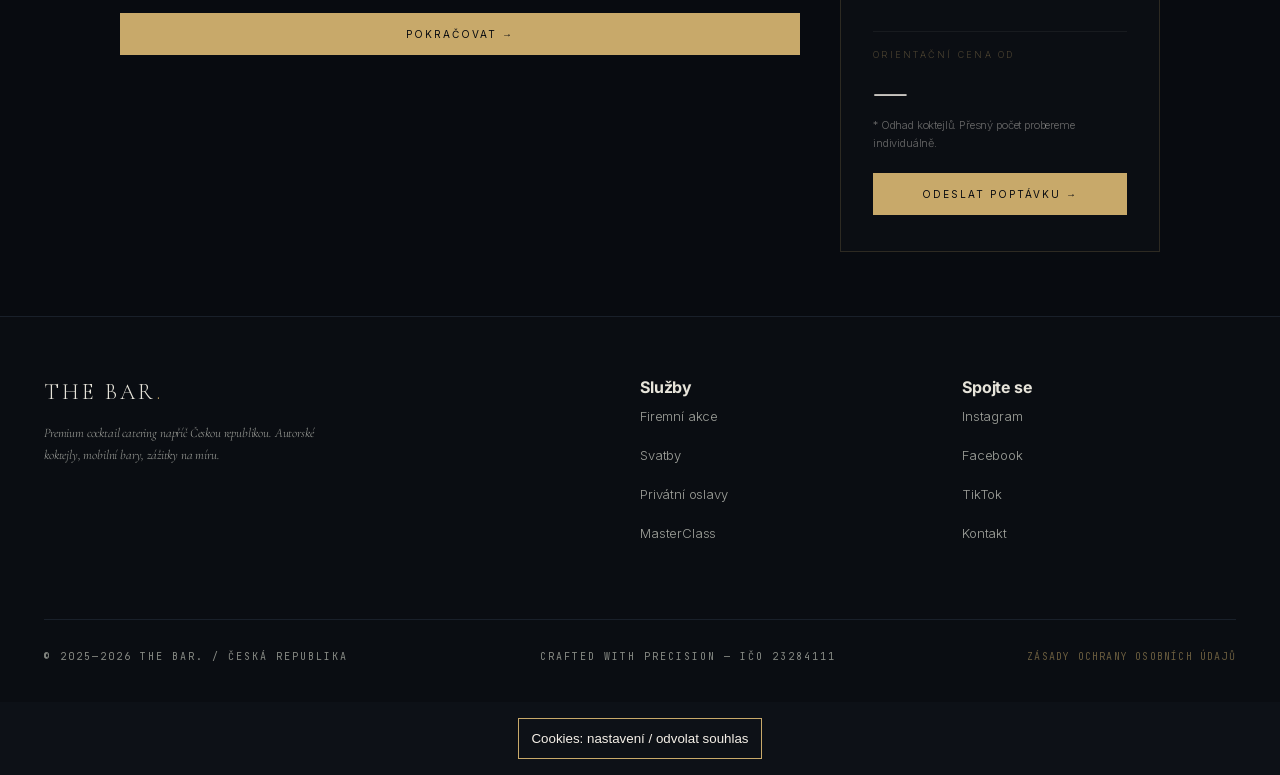
==== commit 18c5dd1b: "Prepare measurement adapter for guarded production rollout" ====
--- a/index.html
+++ b/index.html
@@ -63,7 +63,6 @@
 <link rel="canonical" href="https://thebarcatering.cz/">
 <link rel="preconnect" href="https://fonts.googleapis.com">
 <link rel="preconnect" href="https://fonts.gstatic.com" crossorigin="">
-<link rel="dns-prefetch" href="https://script.google.com">
 <link rel="preload" as="image" href="assets/video/hero-poster.jpg" fetchpriority="high">
 <link rel="preload" as="font" type="font/woff2" crossorigin href="fonts/39b6aa6e-d81d-483c-8eed-6ac0f09dd3b1.woff2">
 <script type="application/ld+json">
@@ -1460,4 +1459,4 @@
   </div>
 </div>
 </body>
-</html>+</html>
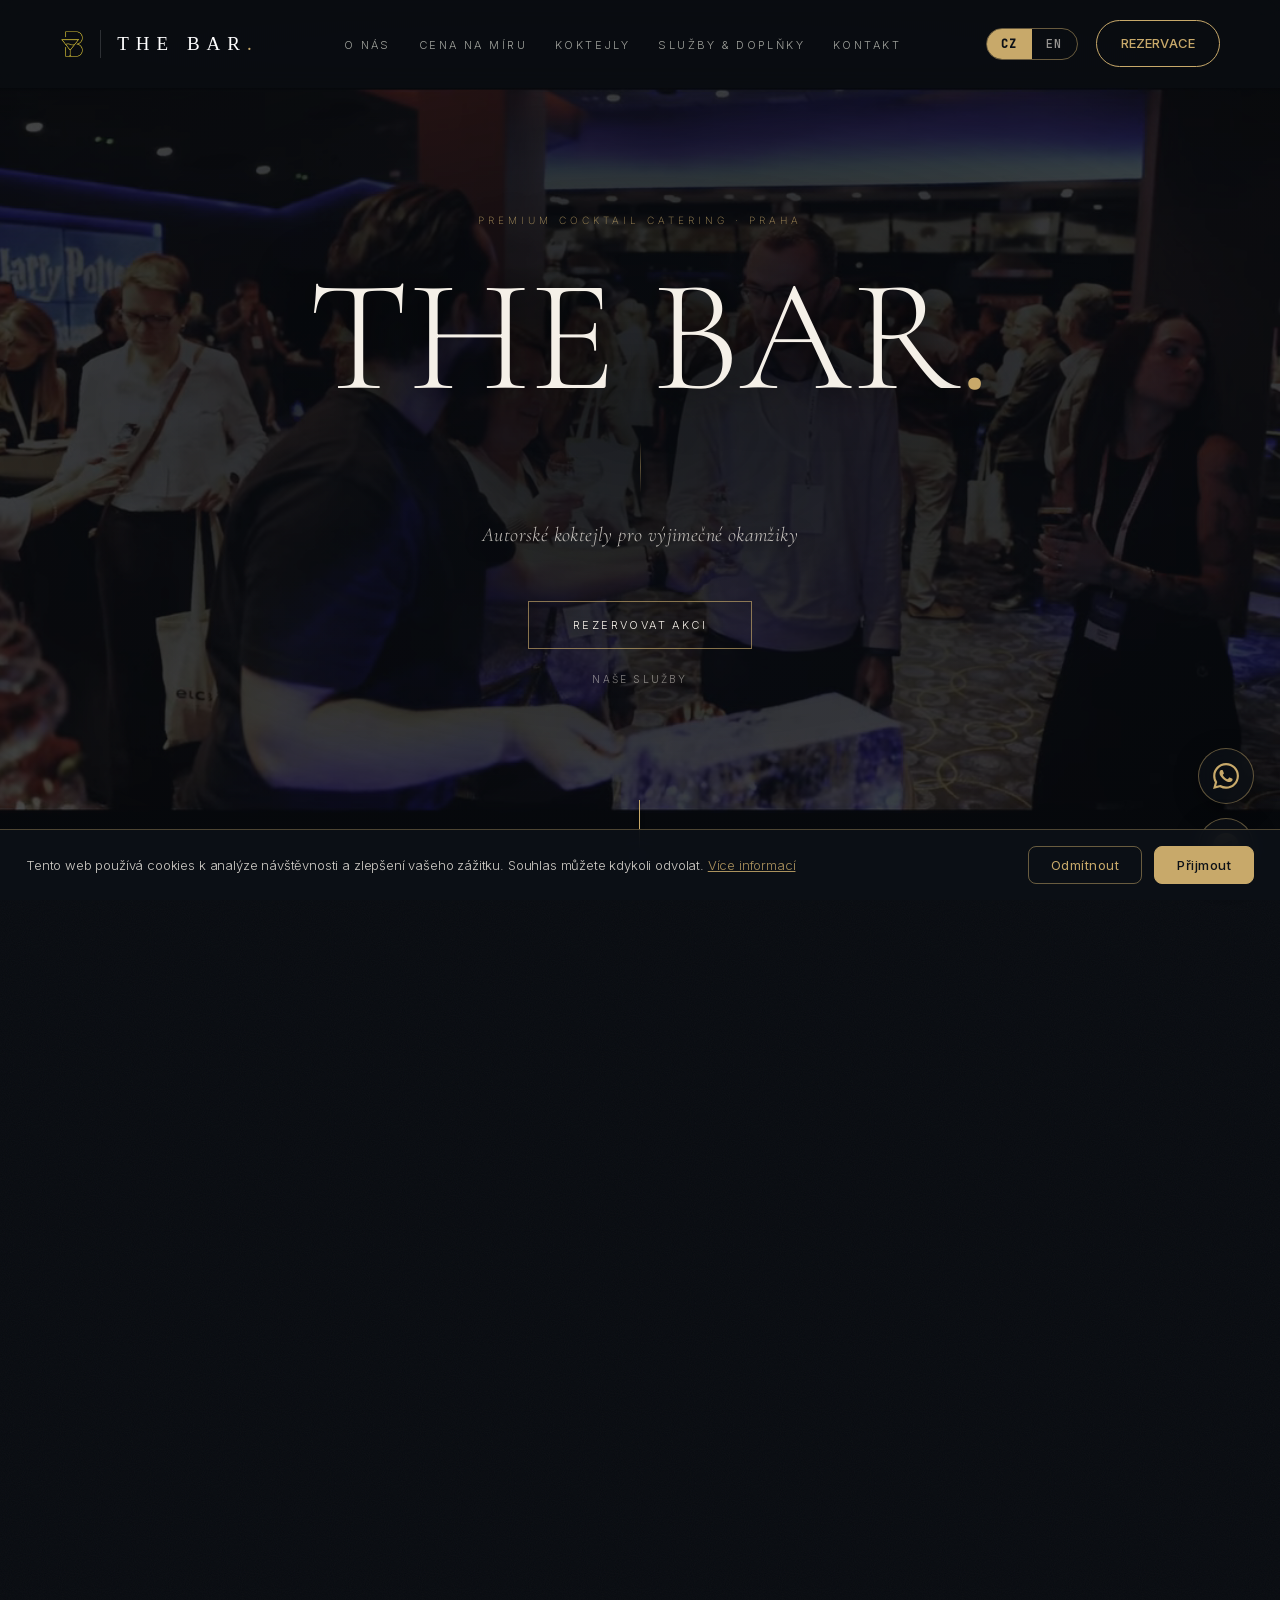
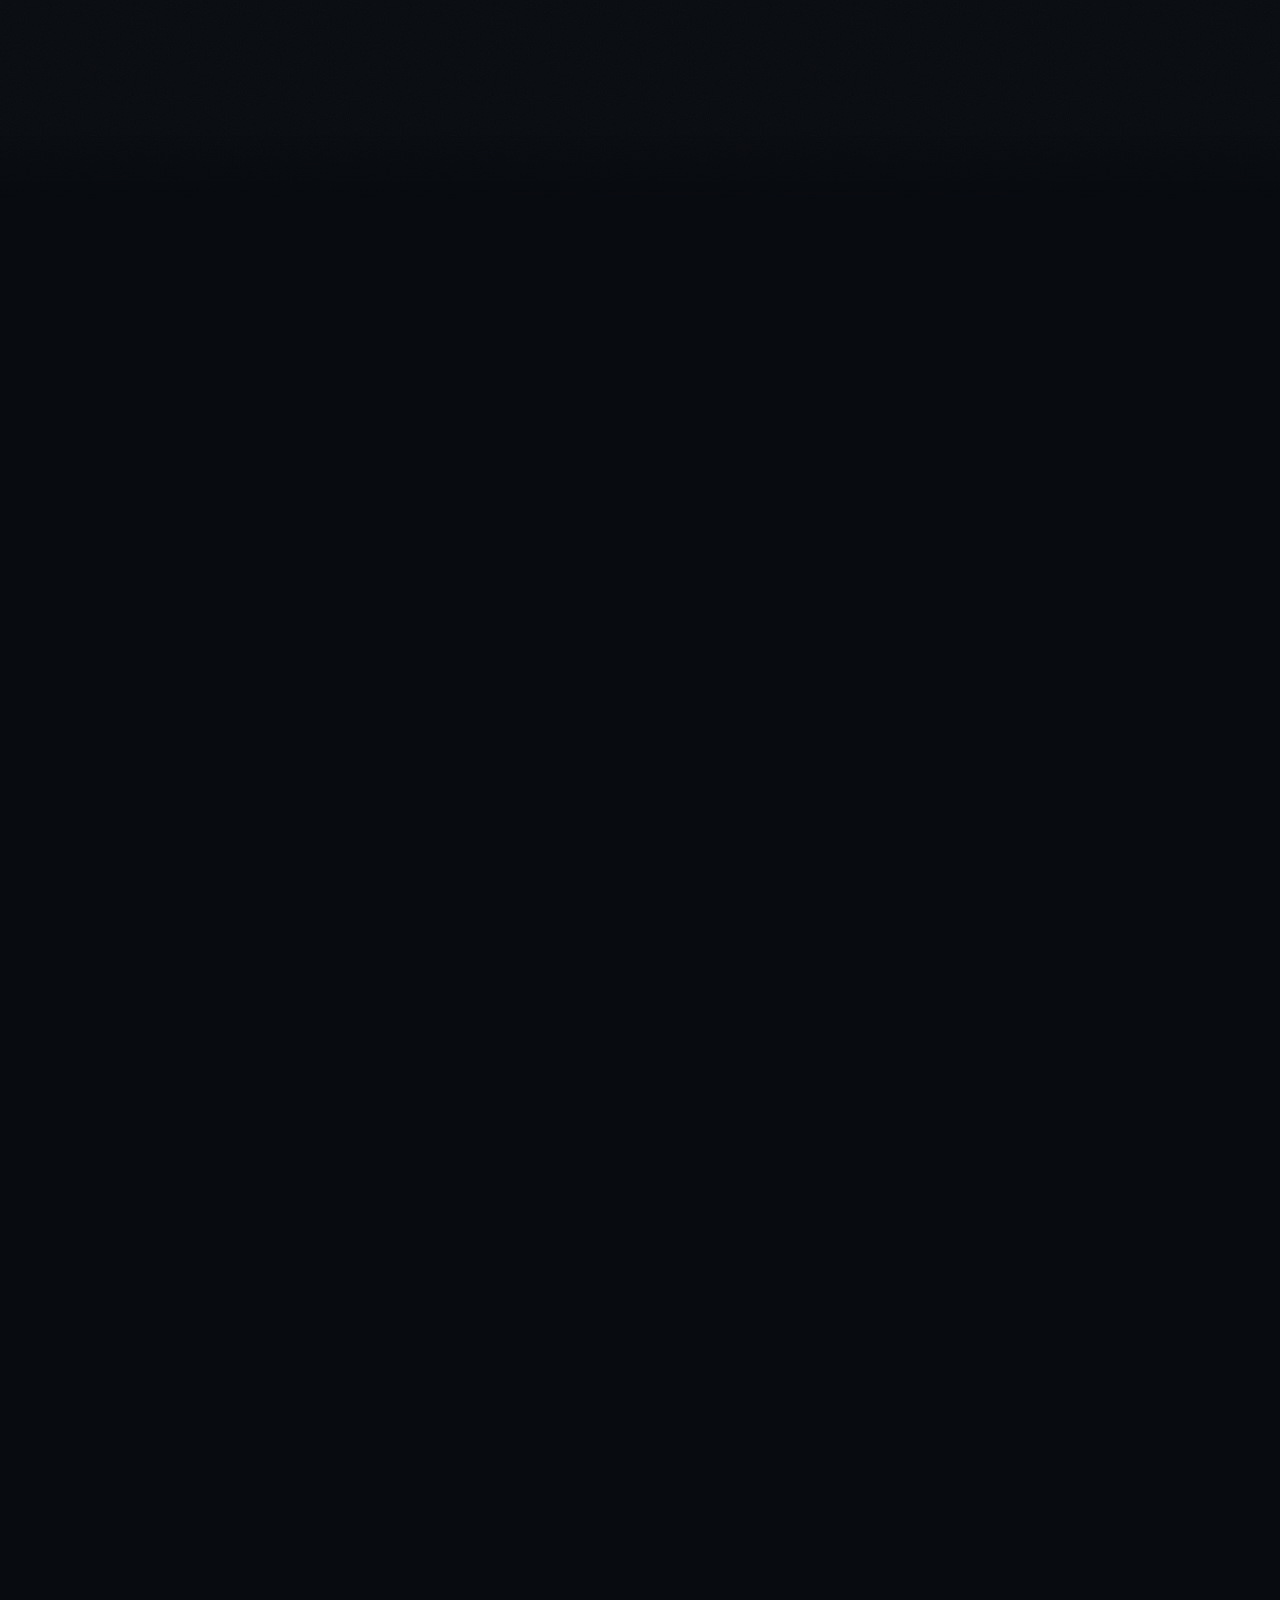
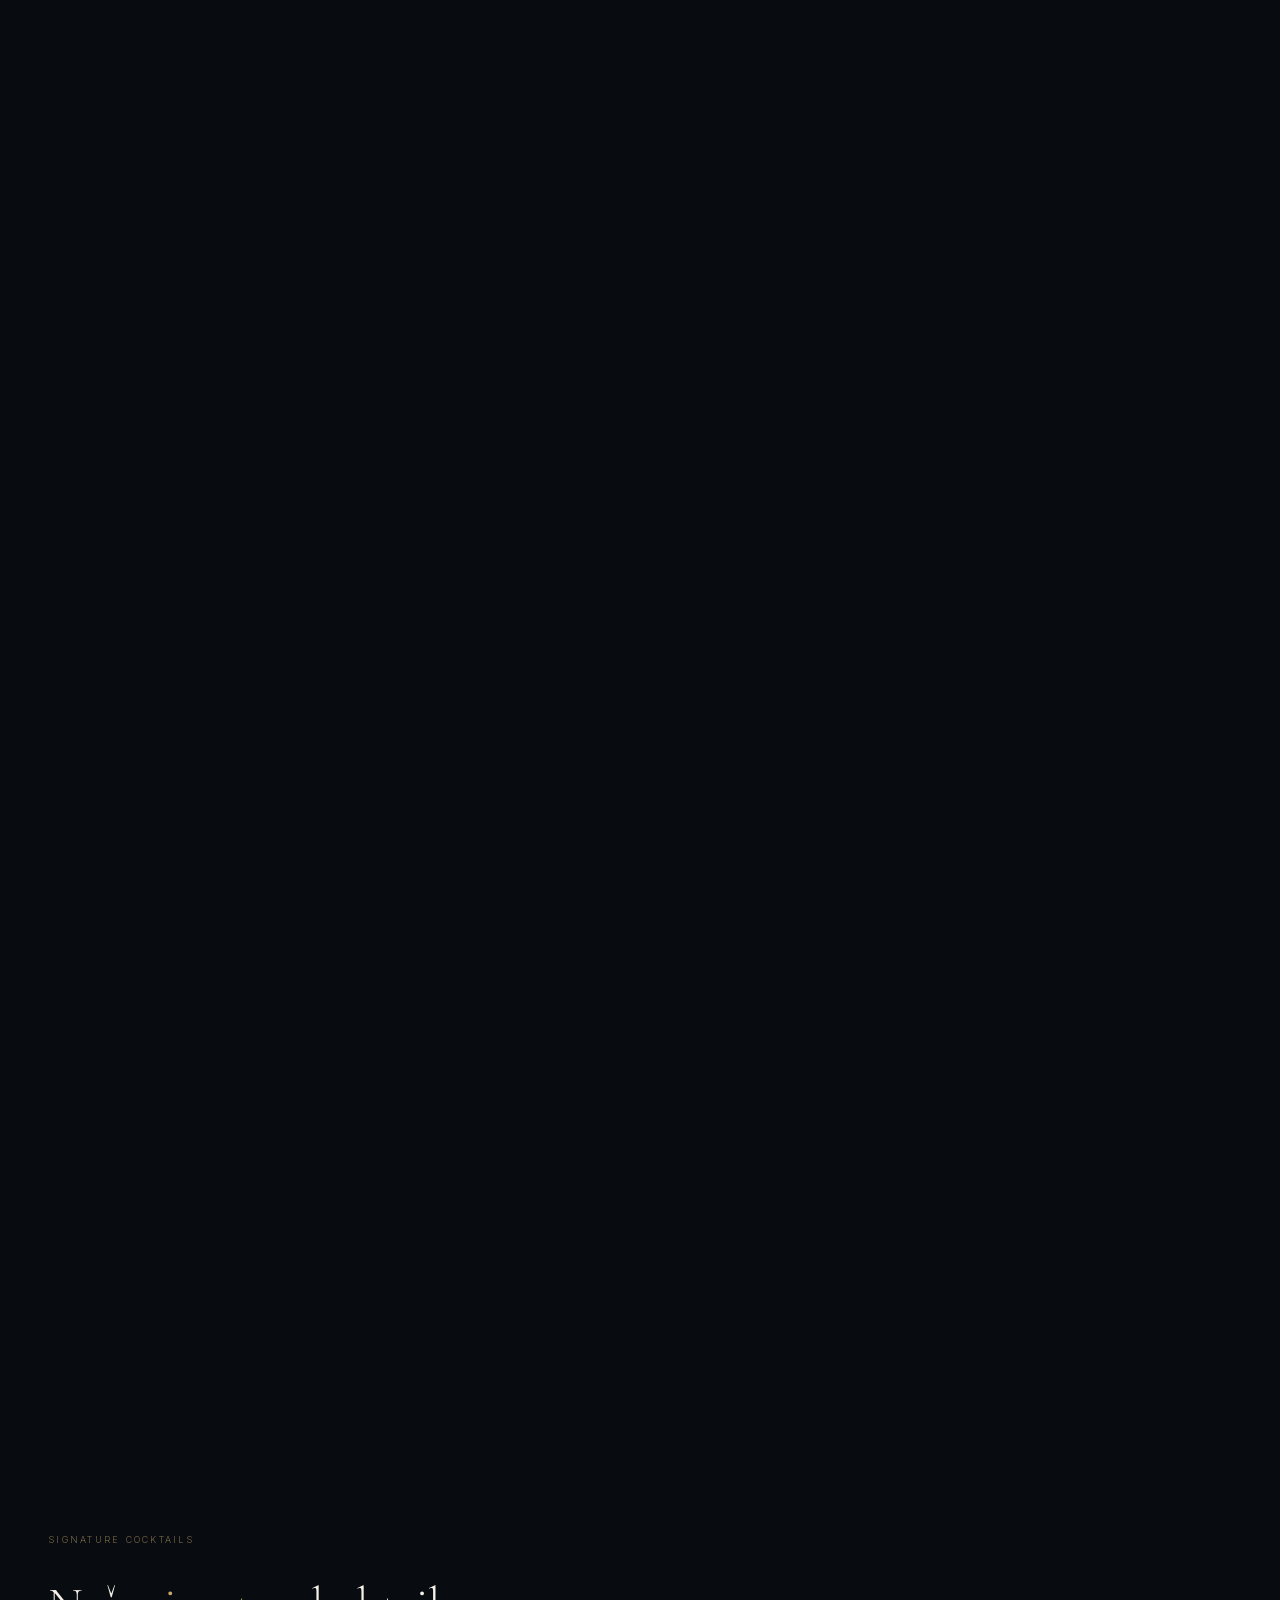
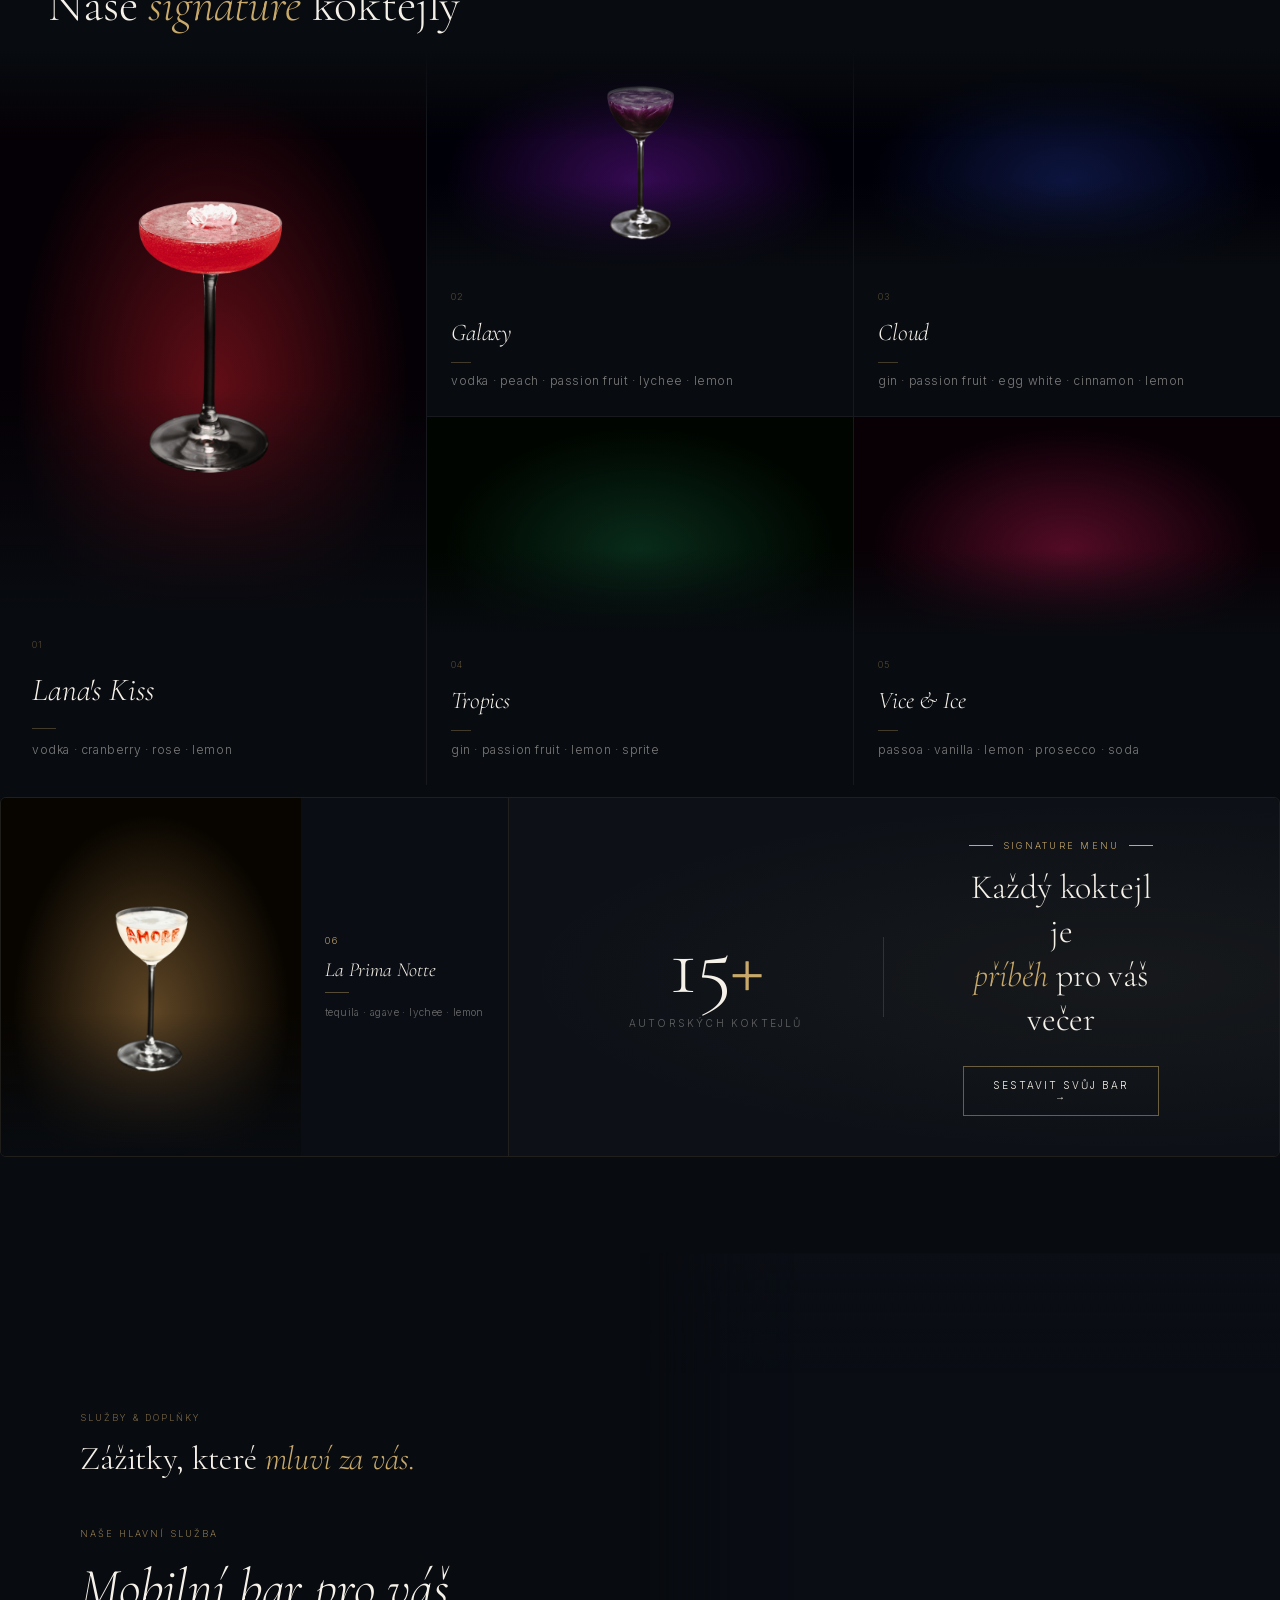
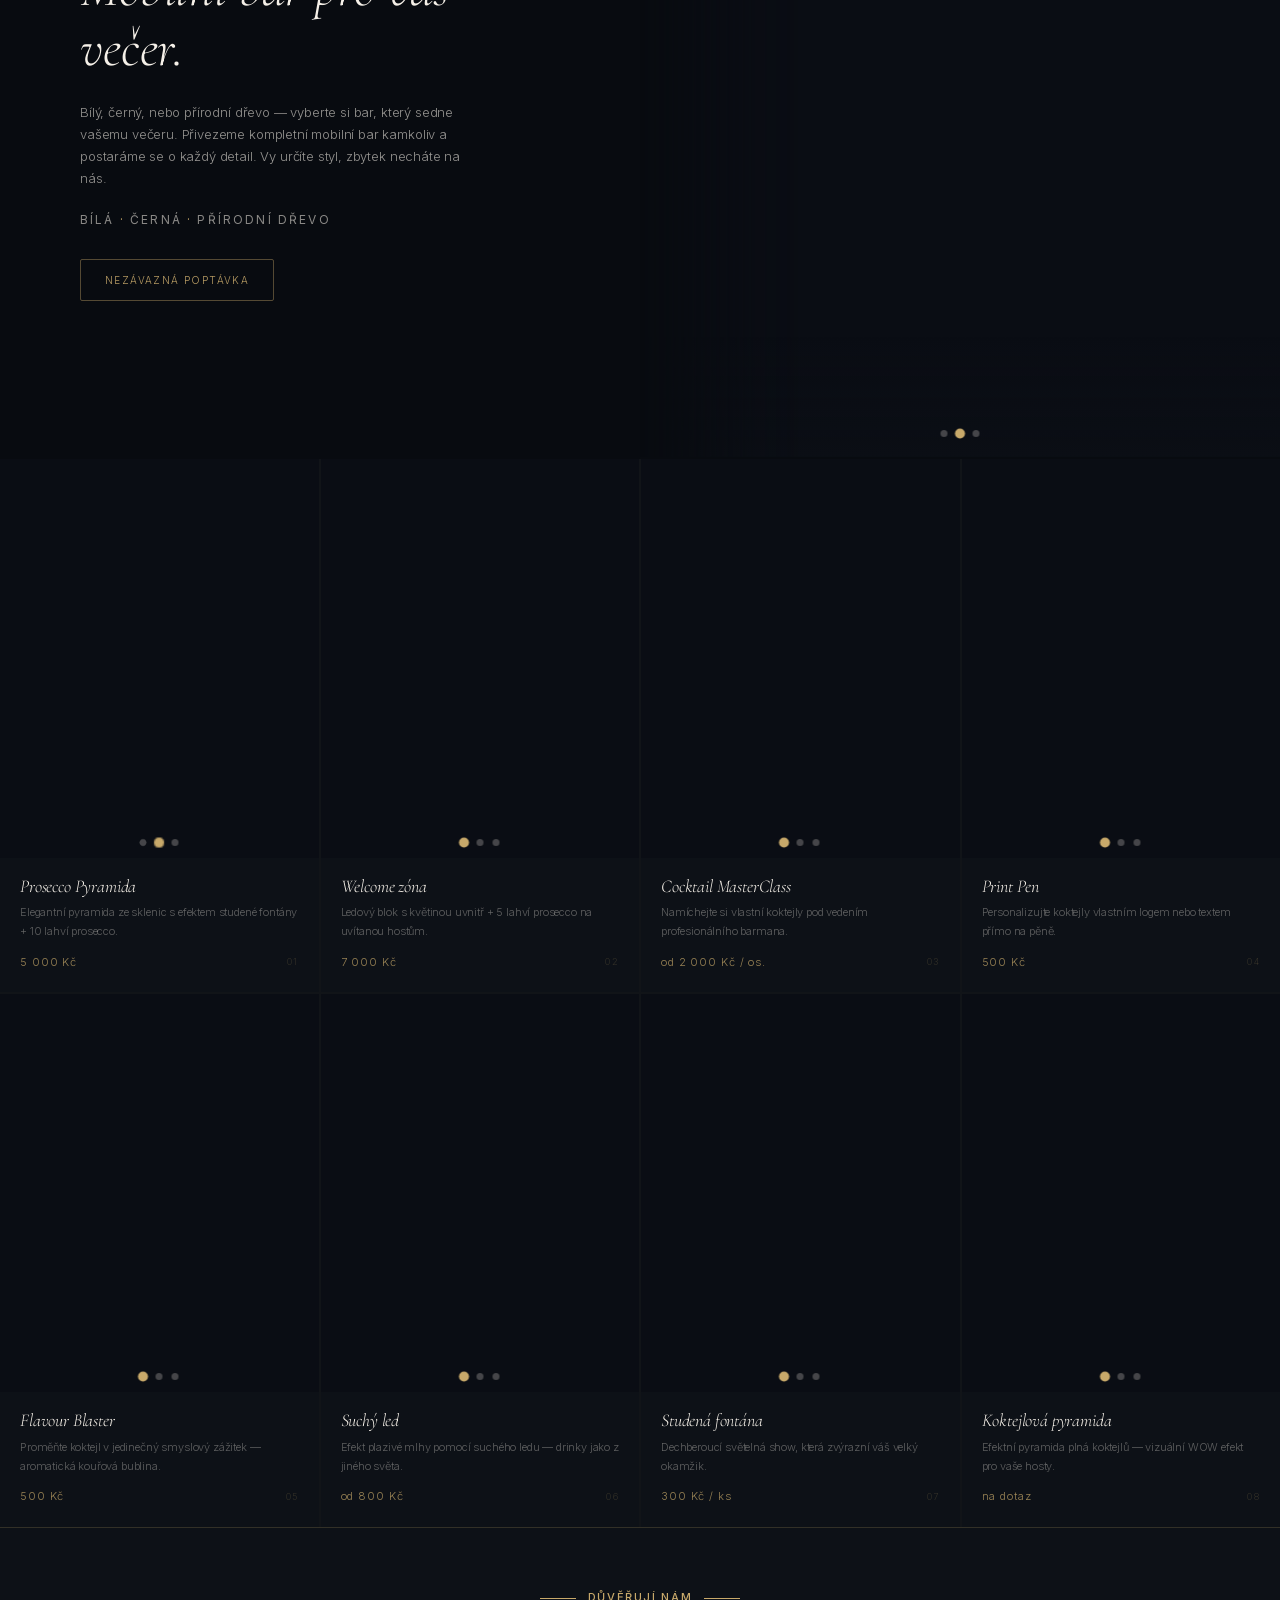
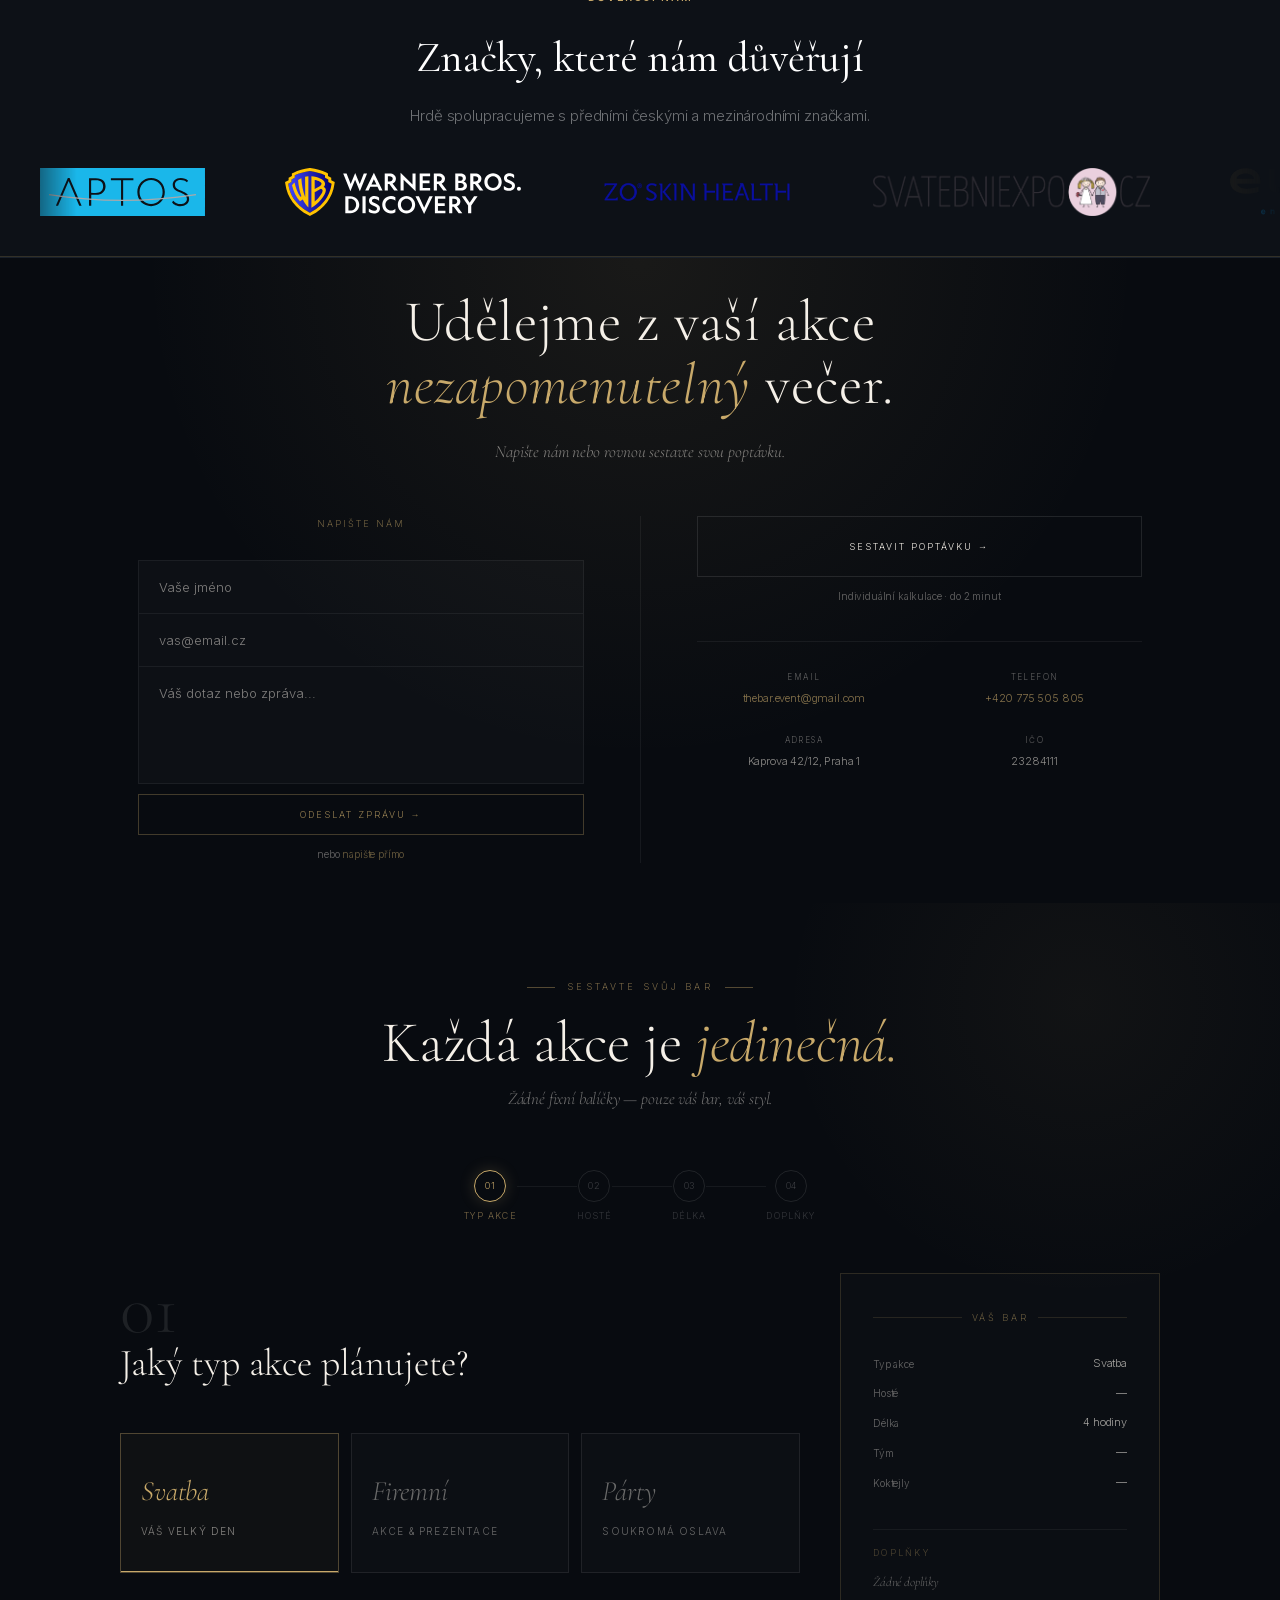
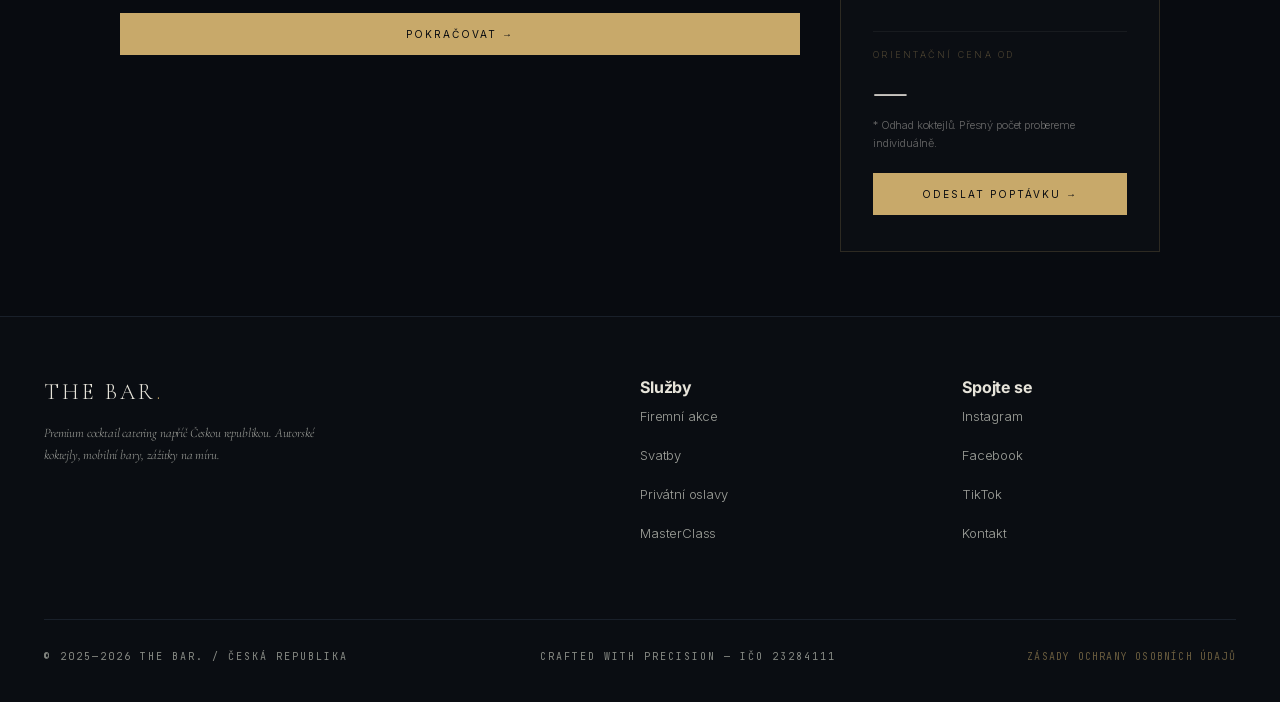
==== commit be9b0a89: "Restore pre-measurement production form intake" ====
--- a/index.html
+++ b/index.html
@@ -22,16 +22,11 @@
     }
   } catch(e){}
 </script>
-<!-- Production analytics is excluded on every preview/local hostname. -->
+<!-- Google tag (gtag.js) -->
+<script async src="https://www.googletagmanager.com/gtag/js?id=G-3WQKJ3ZVLW"></script>
 <script>
-  if (location.hostname === 'thebarcatering.cz') {
-    var tag = document.createElement('script');
-    tag.async = true;
-    tag.src = 'https://www.googletagmanager.com/gtag/js?id=G-3WQKJ3ZVLW';
-    document.head.appendChild(tag);
-    gtag('js', new Date());
-    gtag('config', 'G-3WQKJ3ZVLW');
-  }
+  gtag('js', new Date());
+  gtag('config', 'G-3WQKJ3ZVLW');
 </script>
 <meta charset="utf-8">
 <meta name="viewport" content="width=device-width, initial-scale=1, viewport-fit=cover">
@@ -63,6 +58,7 @@
 <link rel="canonical" href="https://thebarcatering.cz/">
 <link rel="preconnect" href="https://fonts.googleapis.com">
 <link rel="preconnect" href="https://fonts.gstatic.com" crossorigin="">
+<link rel="dns-prefetch" href="https://script.google.com">
 <link rel="preload" as="image" href="assets/video/hero-poster.jpg" fetchpriority="high">
 <link rel="preload" as="font" type="font/woff2" crossorigin href="fonts/39b6aa6e-d81d-483c-8eed-6ac0f09dd3b1.woff2">
 <script type="application/ld+json">
@@ -1436,10 +1432,7 @@
       });
     })();
   </script>
-  <button type="button" id="lead-cookie-settings" onclick="openCookieSettings()" style="display:block;margin:16px auto;padding:12px;background:#0D1117;color:#f5f0e8;border:1px solid #C8A96A;" data-i18n="lead.cookieSettings">Cookies: nastavení / odvolat souhlas</button>
   <script src="translations.js" defer></script>
-  <script src="lead-contract.js" defer></script>
-  <script src="lead-submit.js" defer></script>
   <script src="main.js" defer></script>
 
 <div class="float-contacts" aria-label="Rychlý kontakt">
@@ -1459,4 +1452,4 @@
   </div>
 </div>
 </body>
-</html>
+</html>
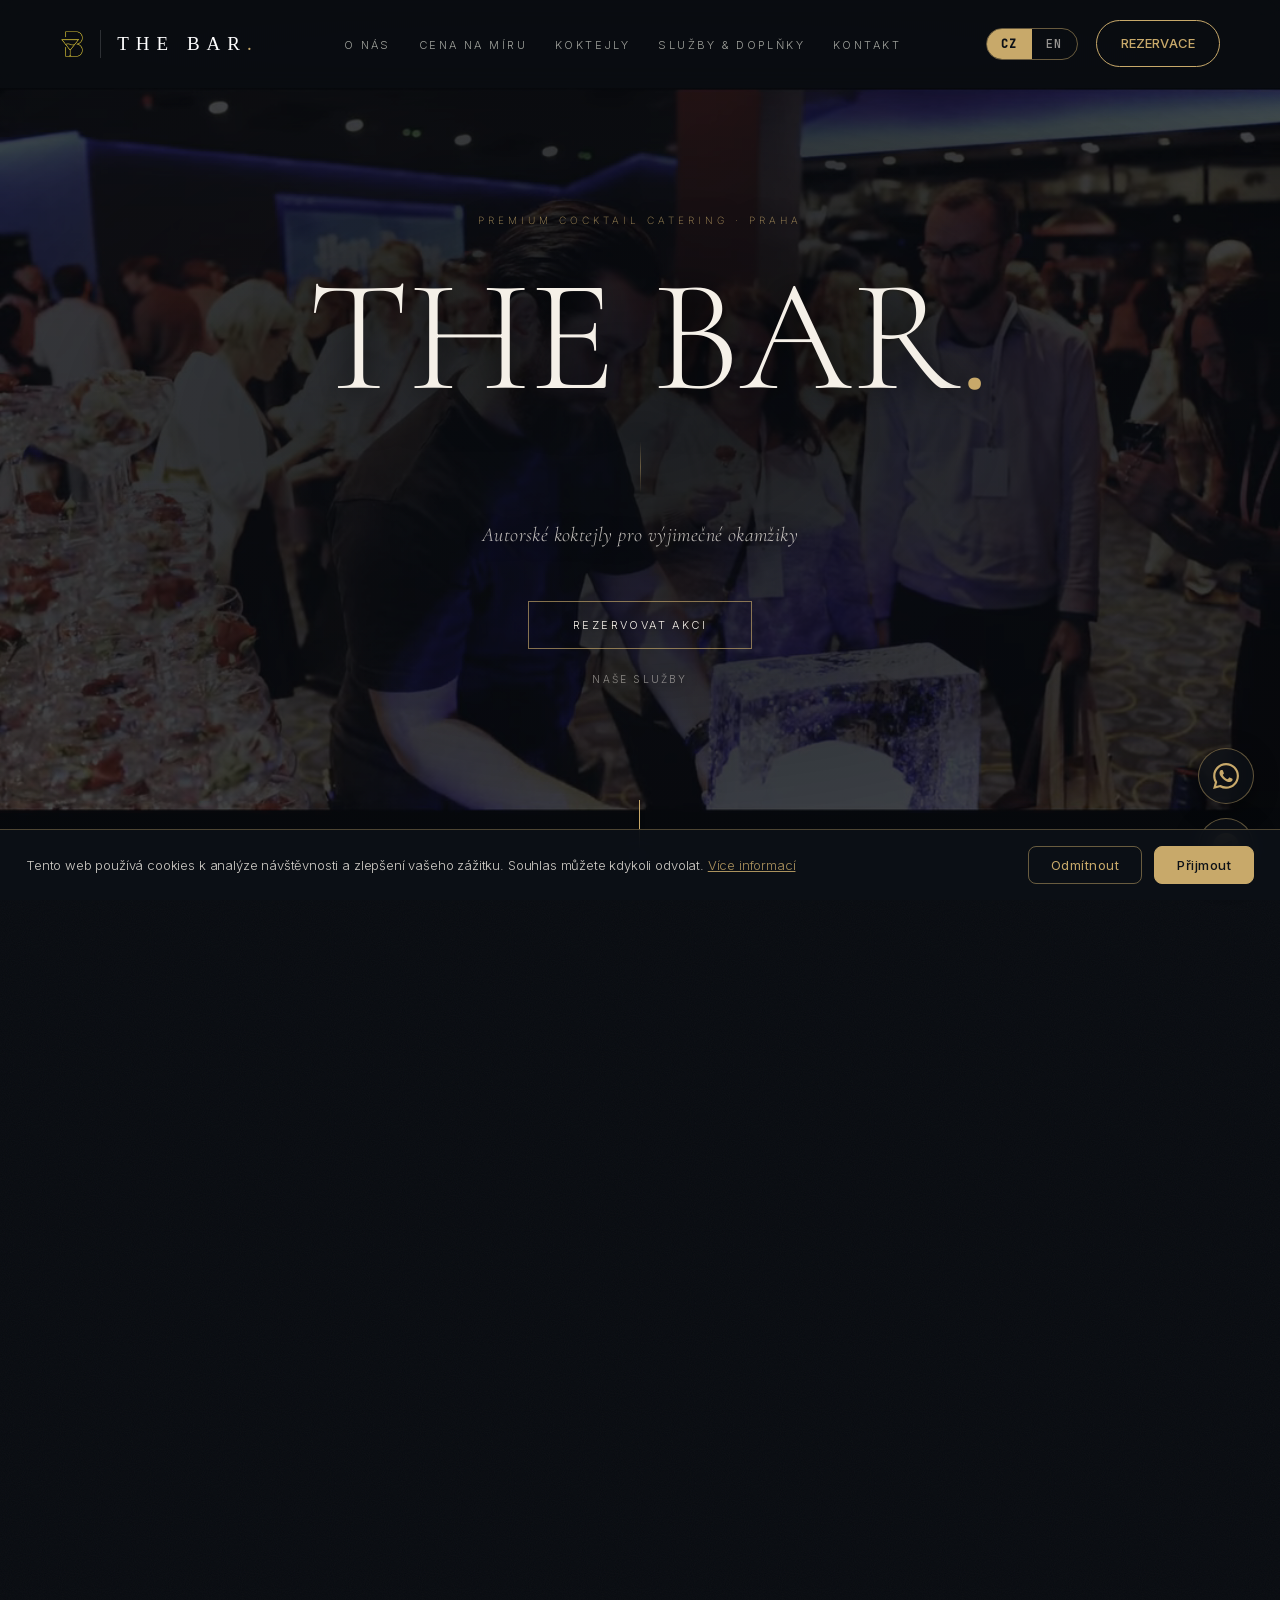
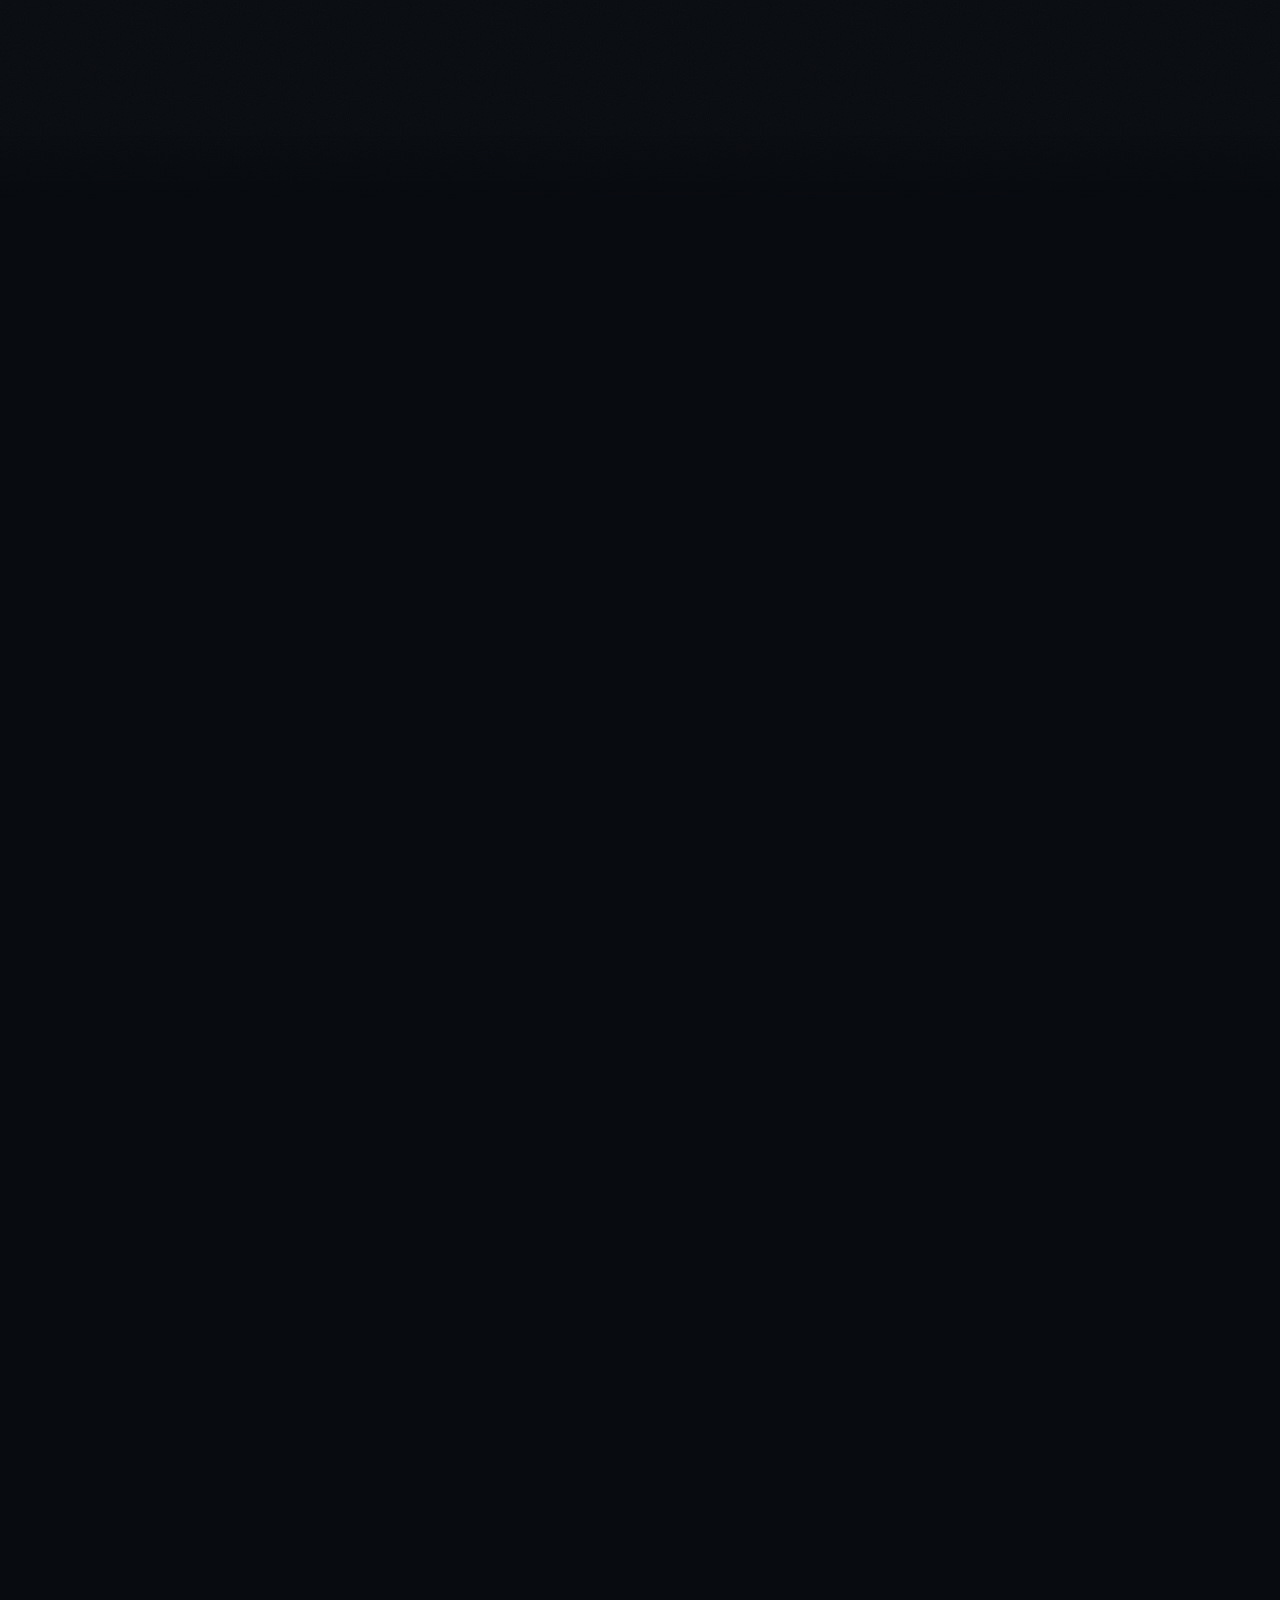
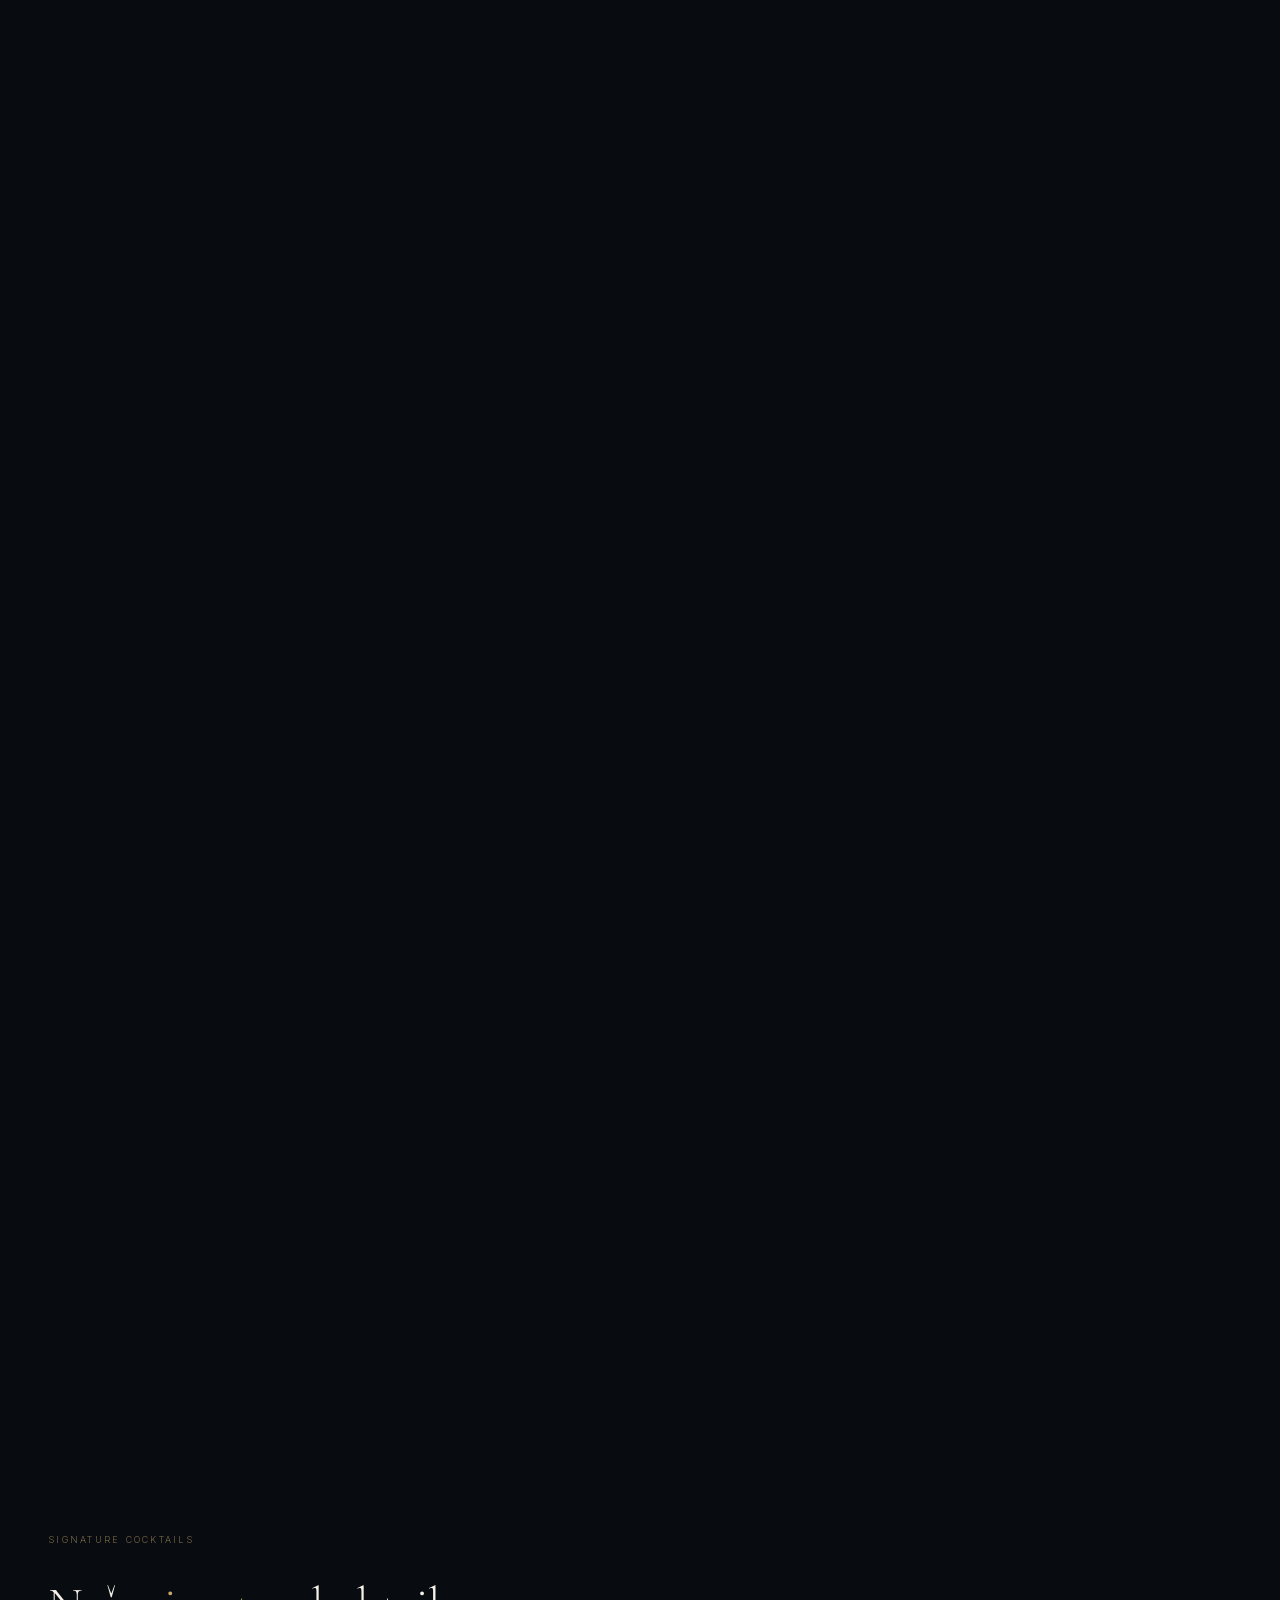
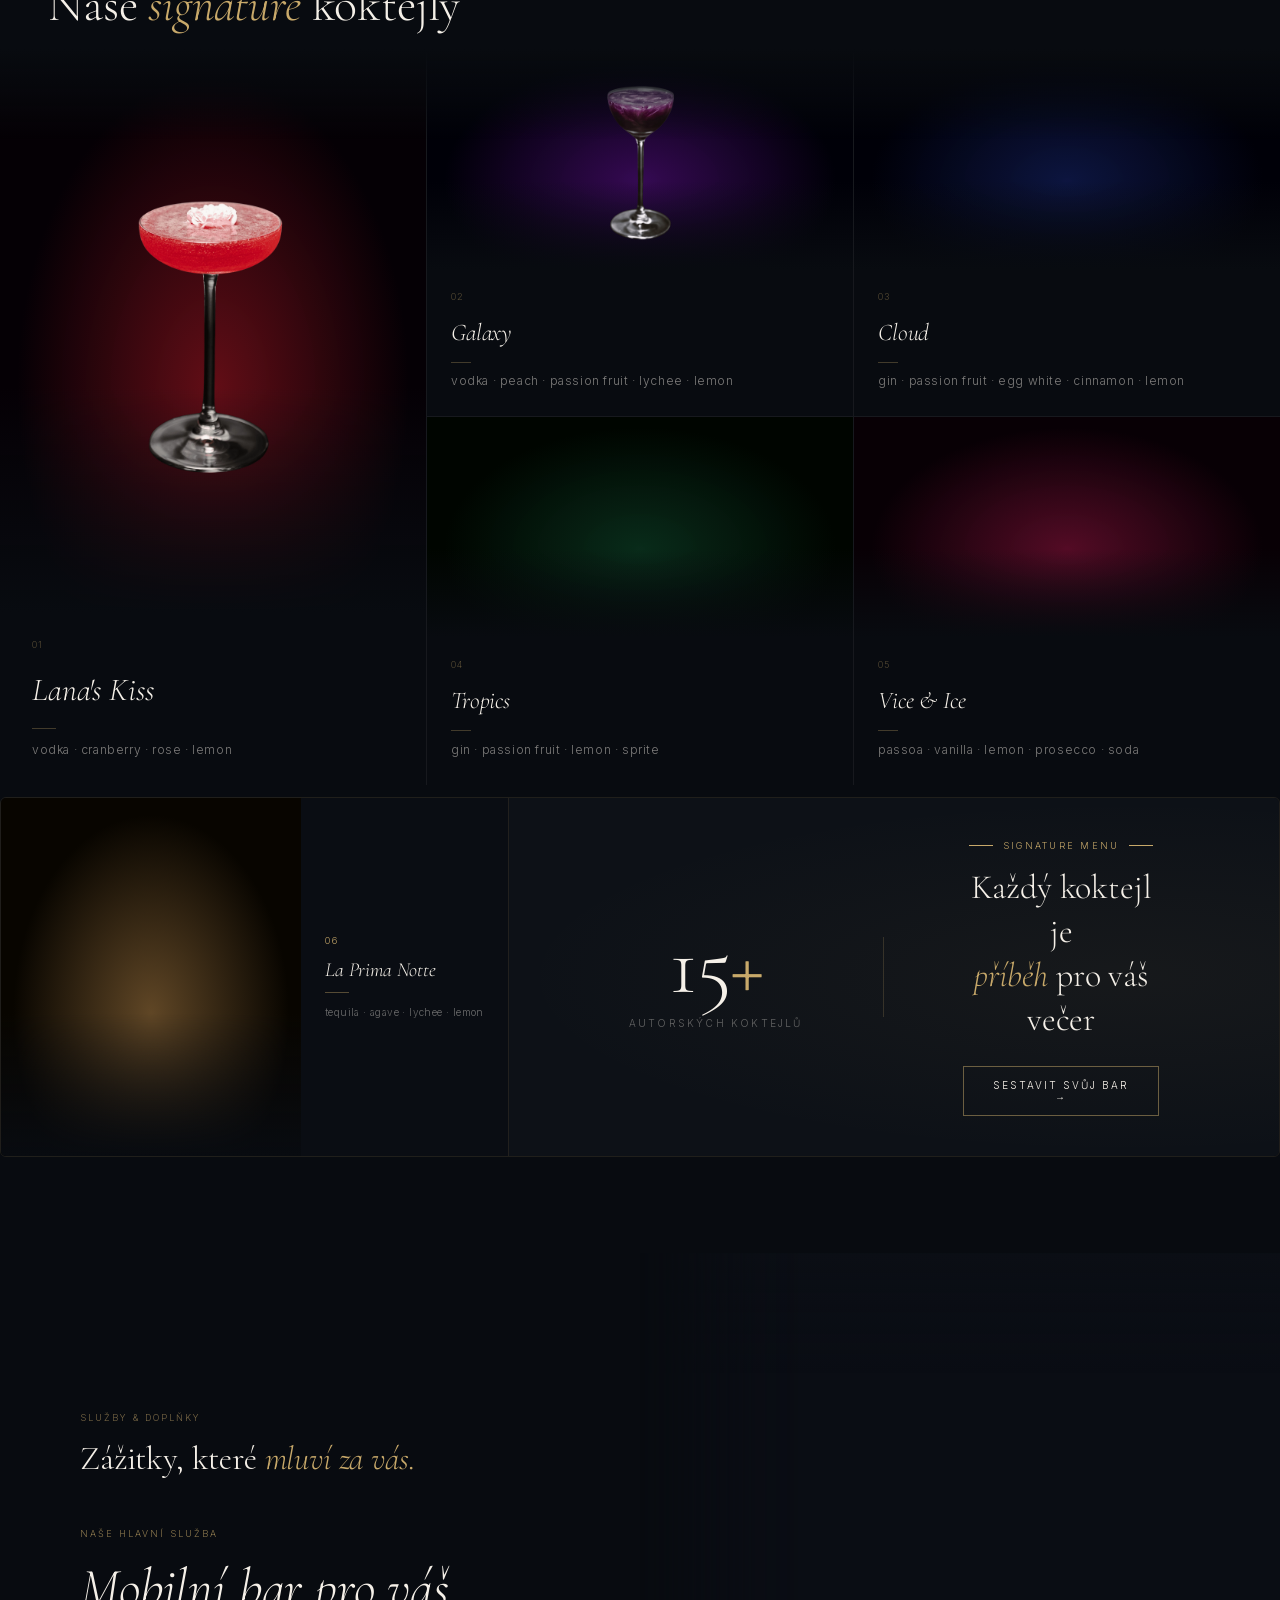
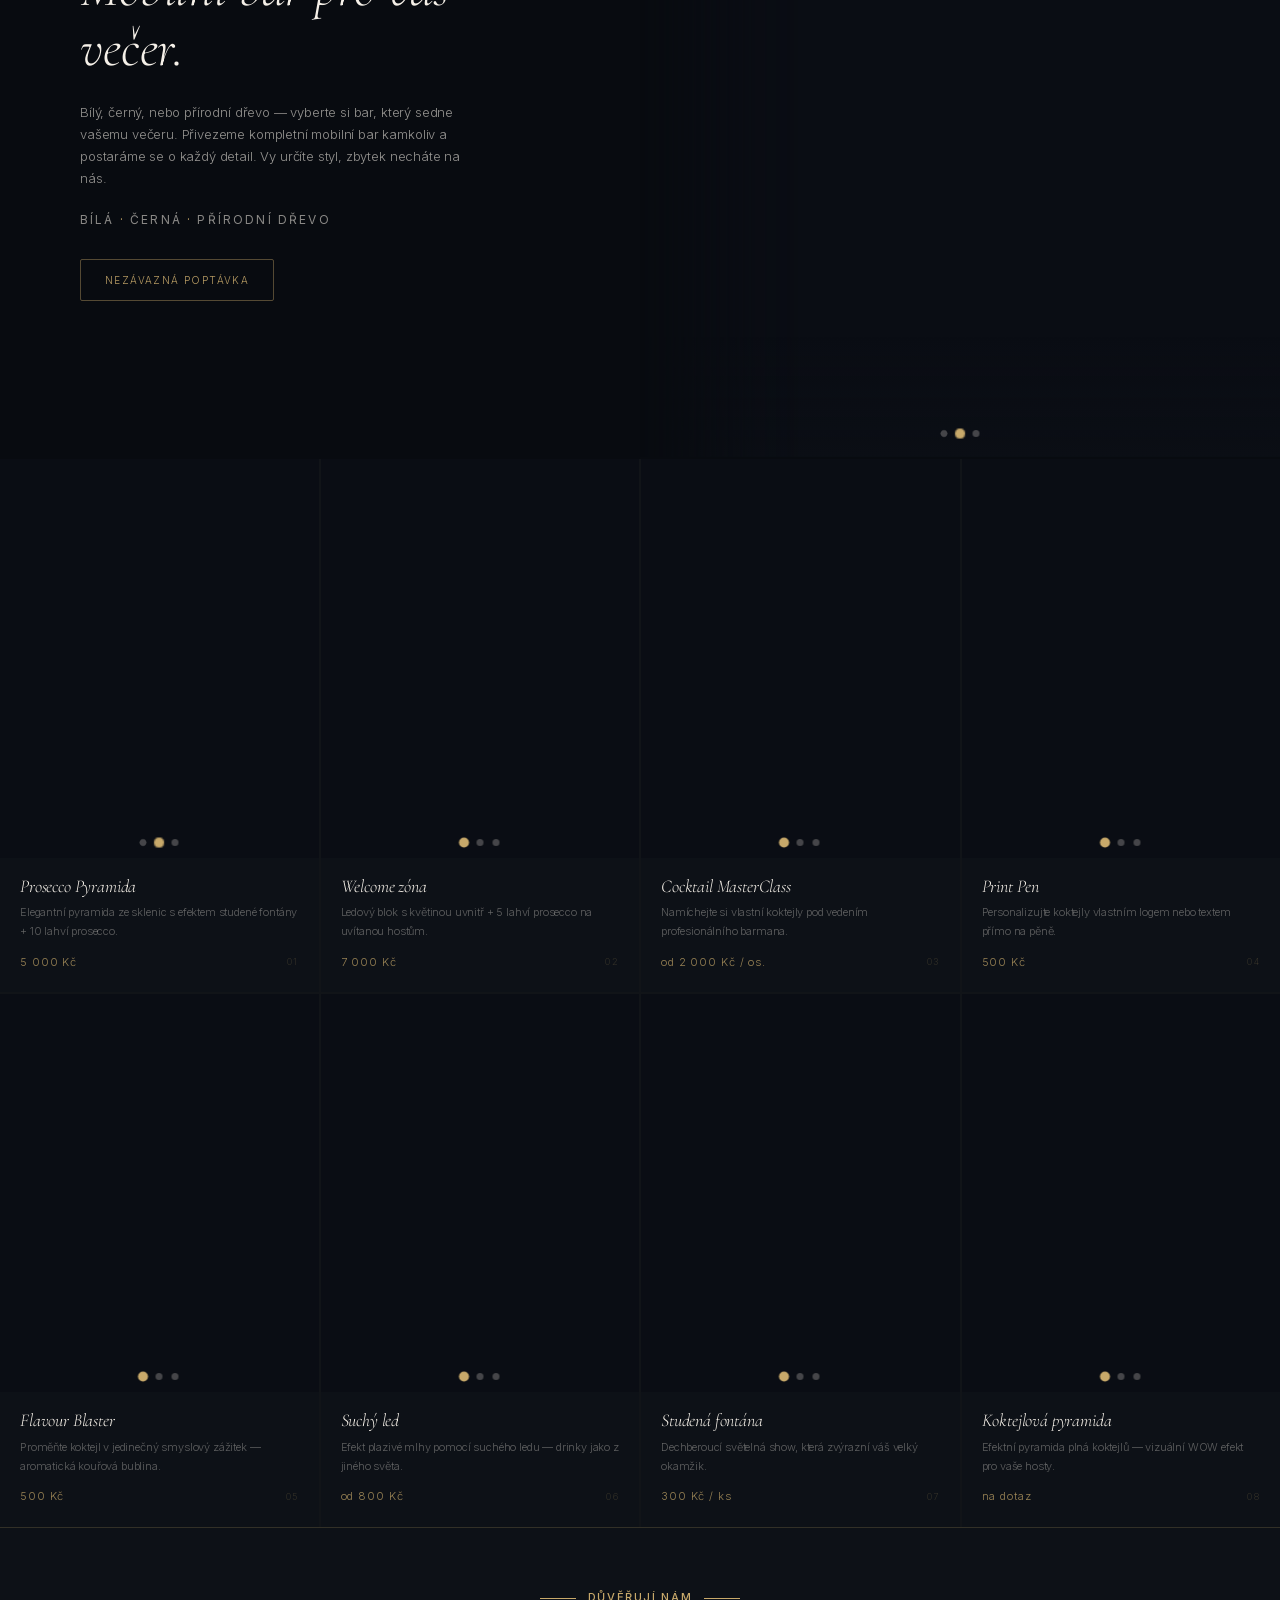
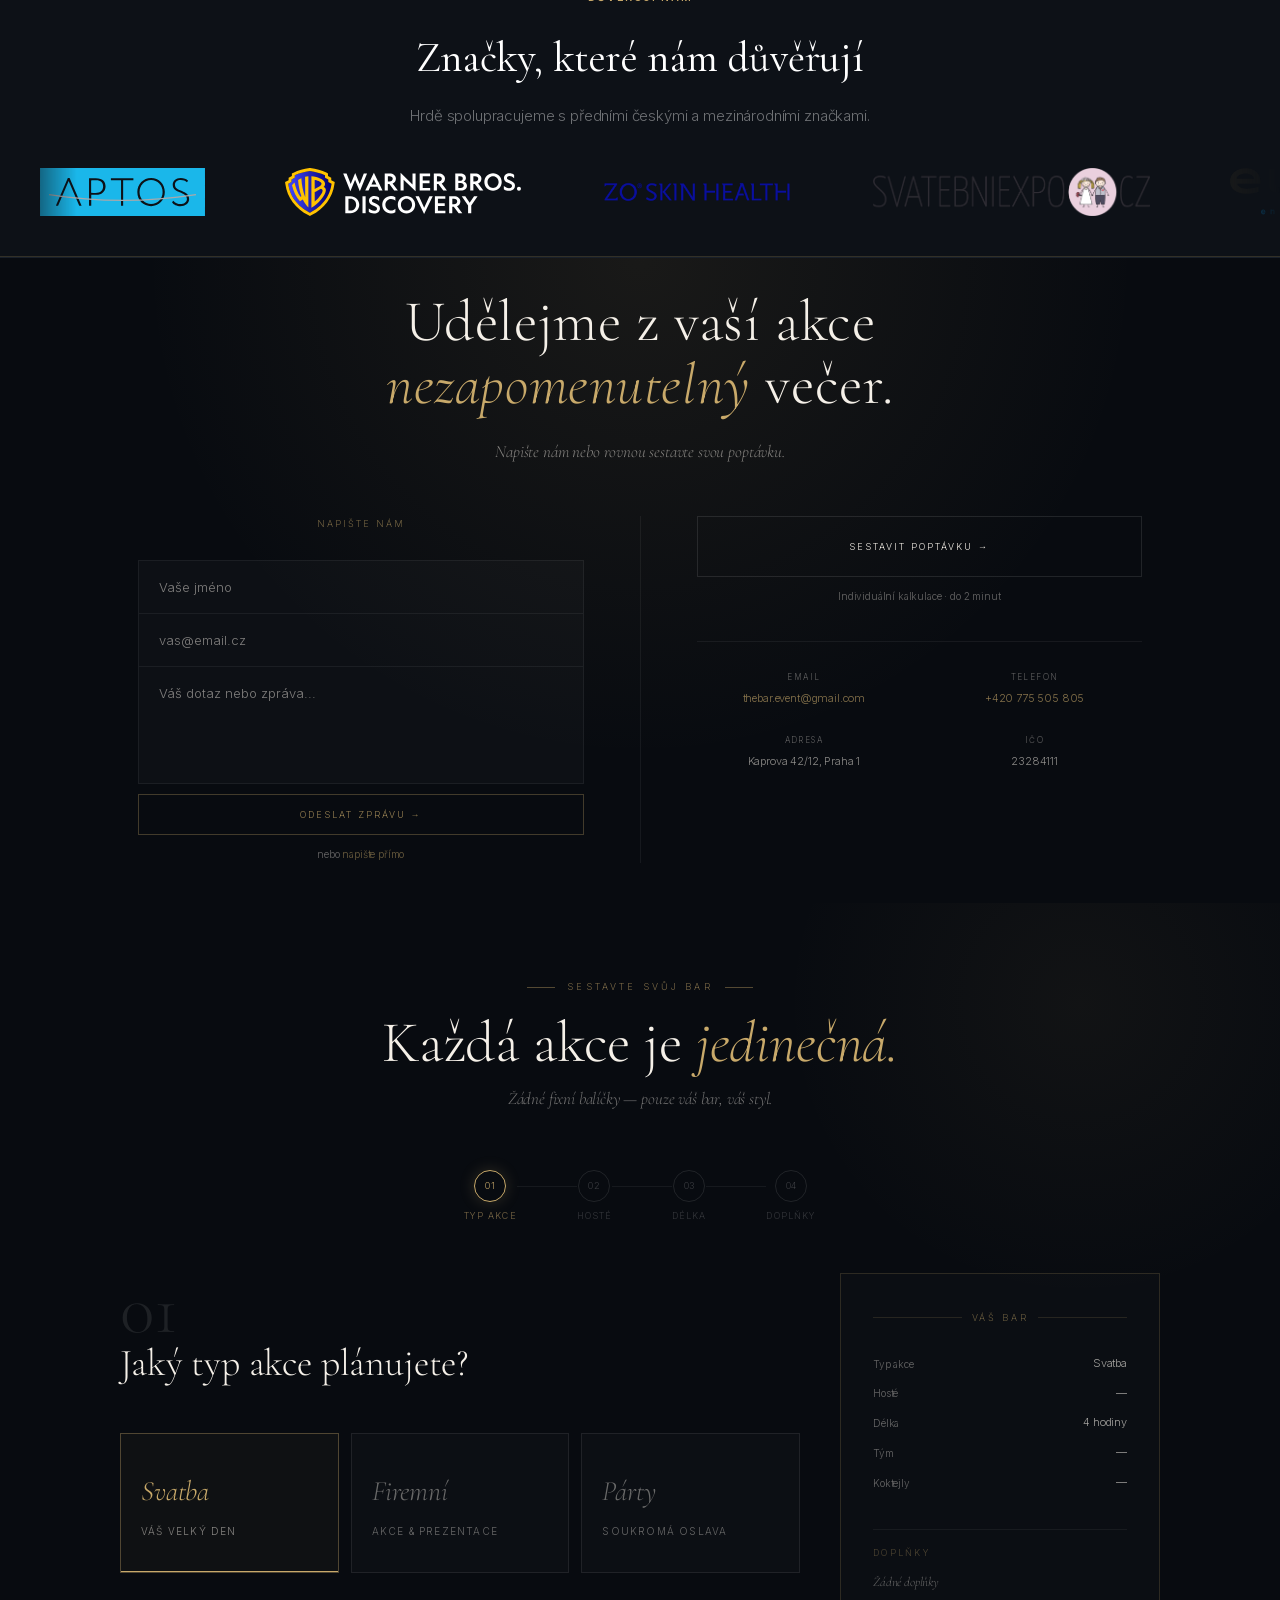
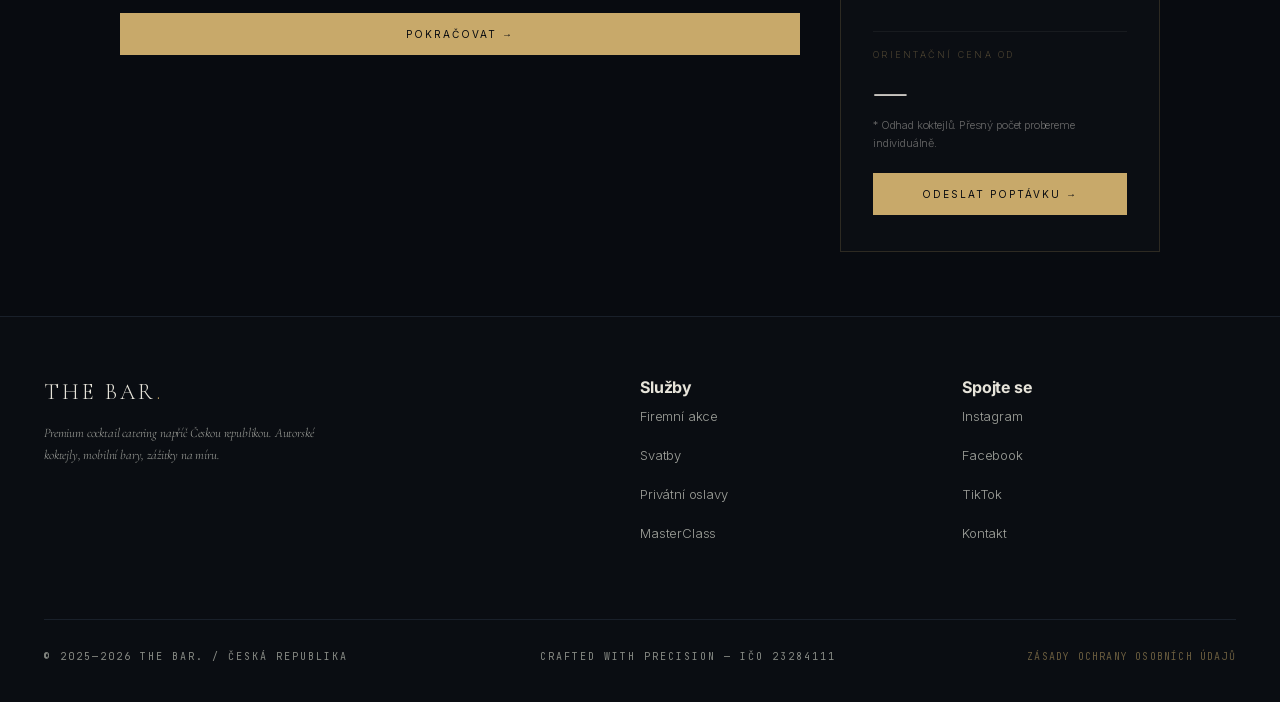
==== commit 5656931b: "Load restored pre-MVP form script with fresh asset URL" ====
--- a/index.html
+++ b/index.html
@@ -1433,7 +1433,7 @@
     })();
   </script>
   <script src="translations.js" defer></script>
-  <script src="main.js" defer></script>
+  <script src="main.js?v=3557fc3" defer></script>
 
 <div class="float-contacts" aria-label="Rychlý kontakt">
   <a href="https://wa.me/420775505805?text=Dobr%C3%BD%20den%2C%20m%C3%A1m%20z%C3%A1jem%20o%20koktejlov%C3%BD%20catering%20pro%20svou%20akci." target="_blank" rel="noopener" aria-label="WhatsApp" data-label="Napište nám na WhatsApp" data-label-cs="Napište nám na WhatsApp" data-label-en="Message us on WhatsApp">
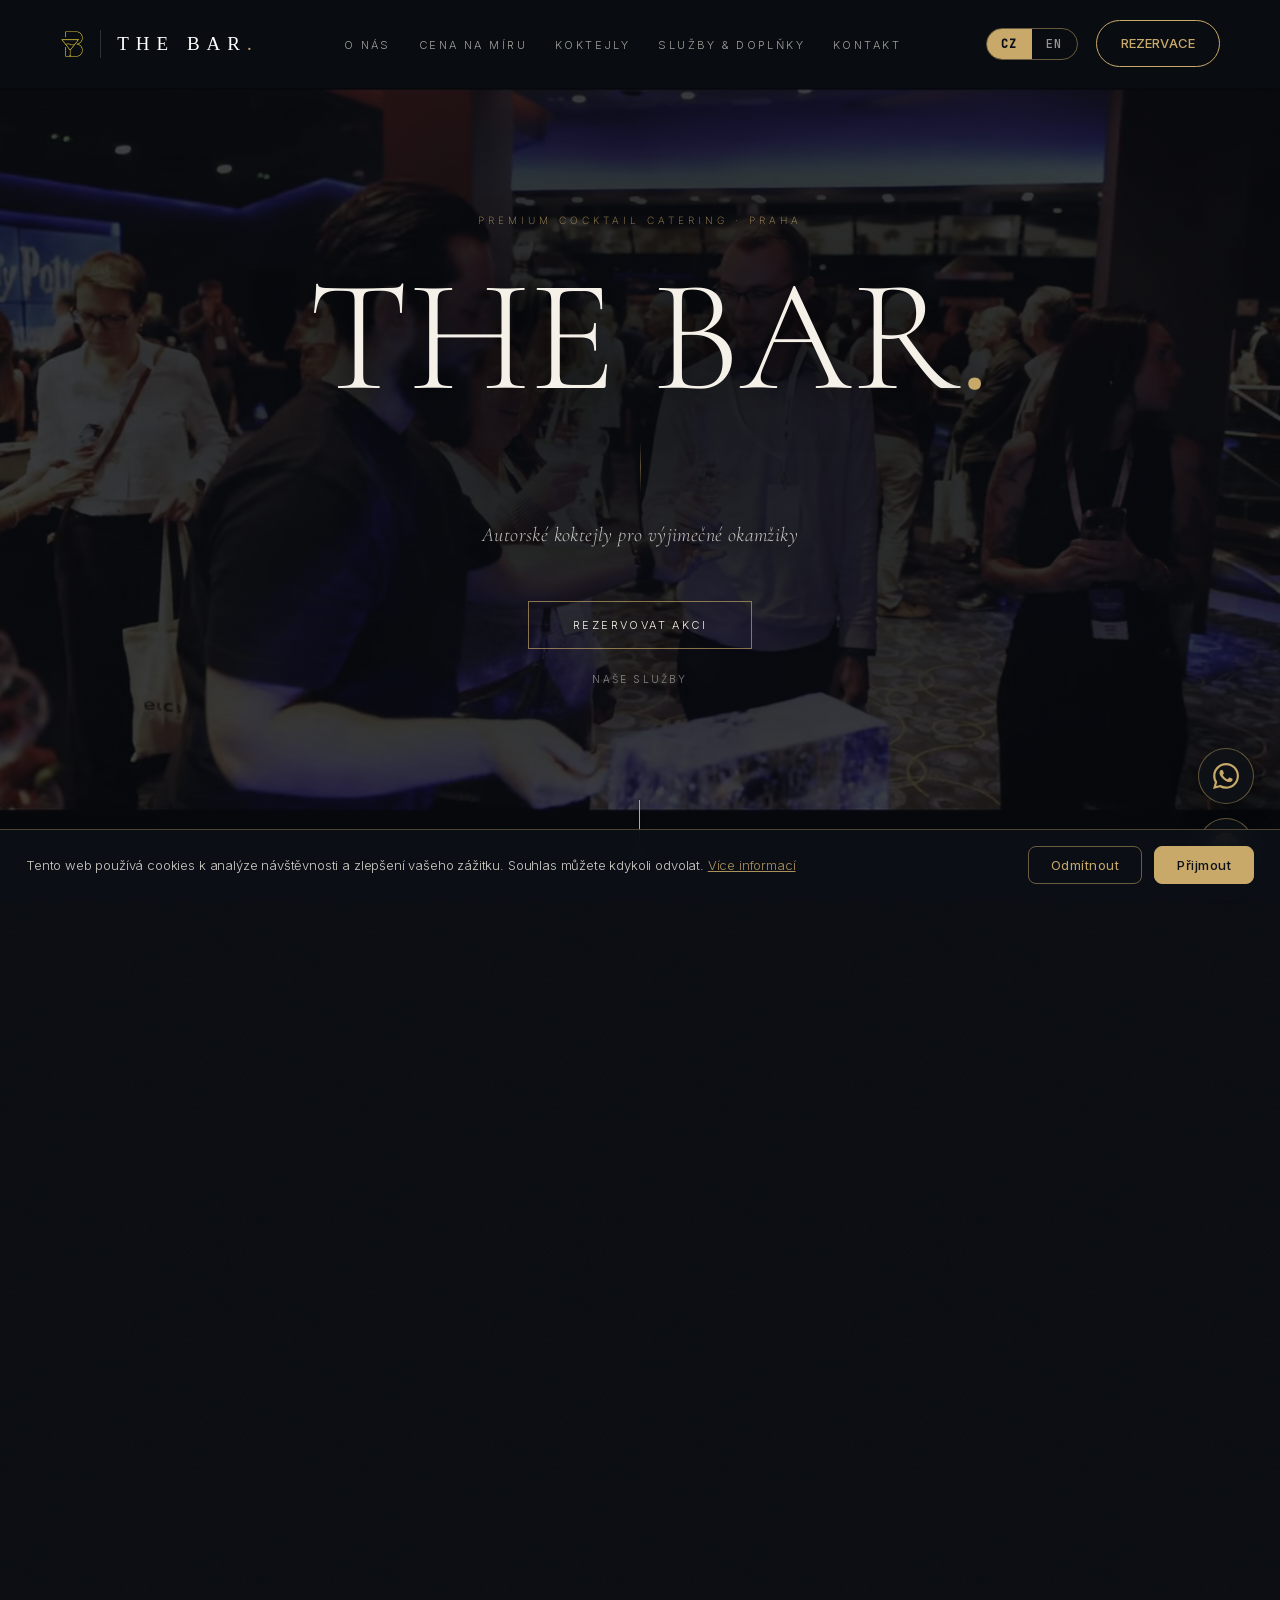
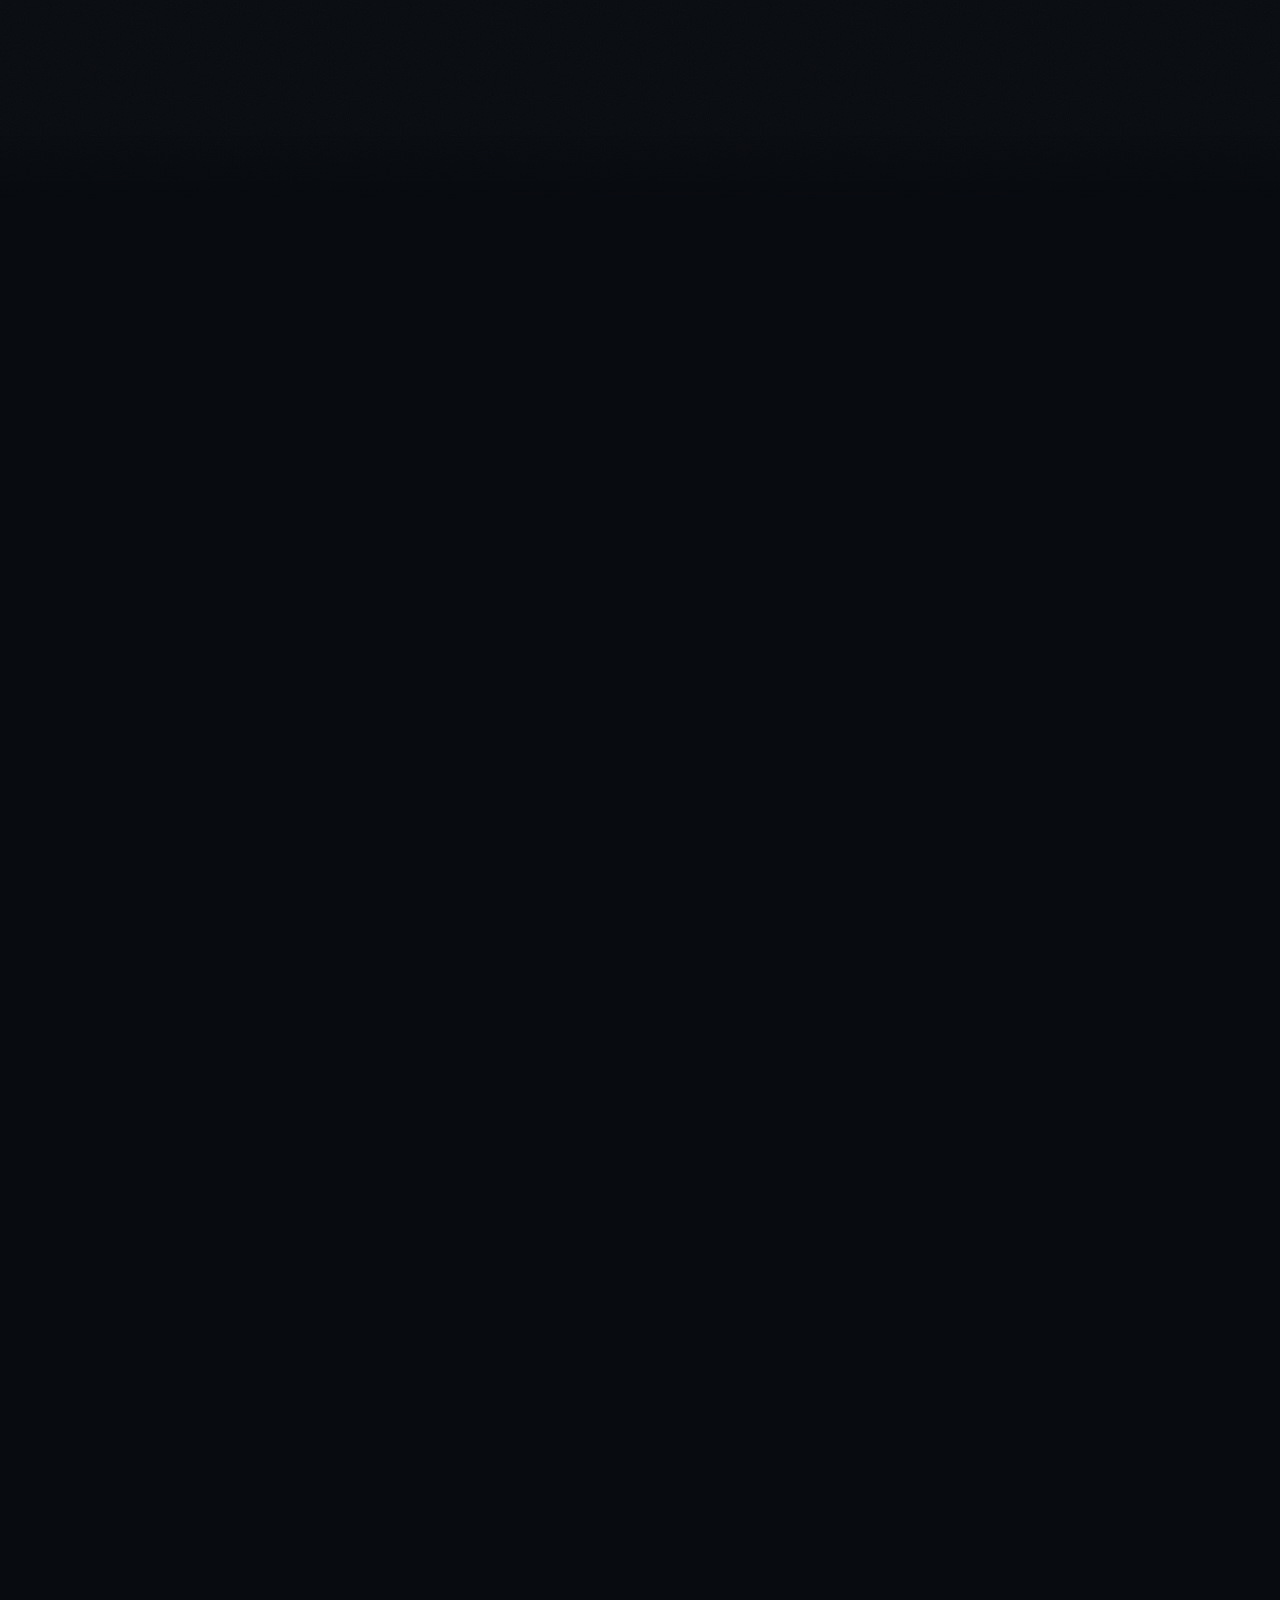
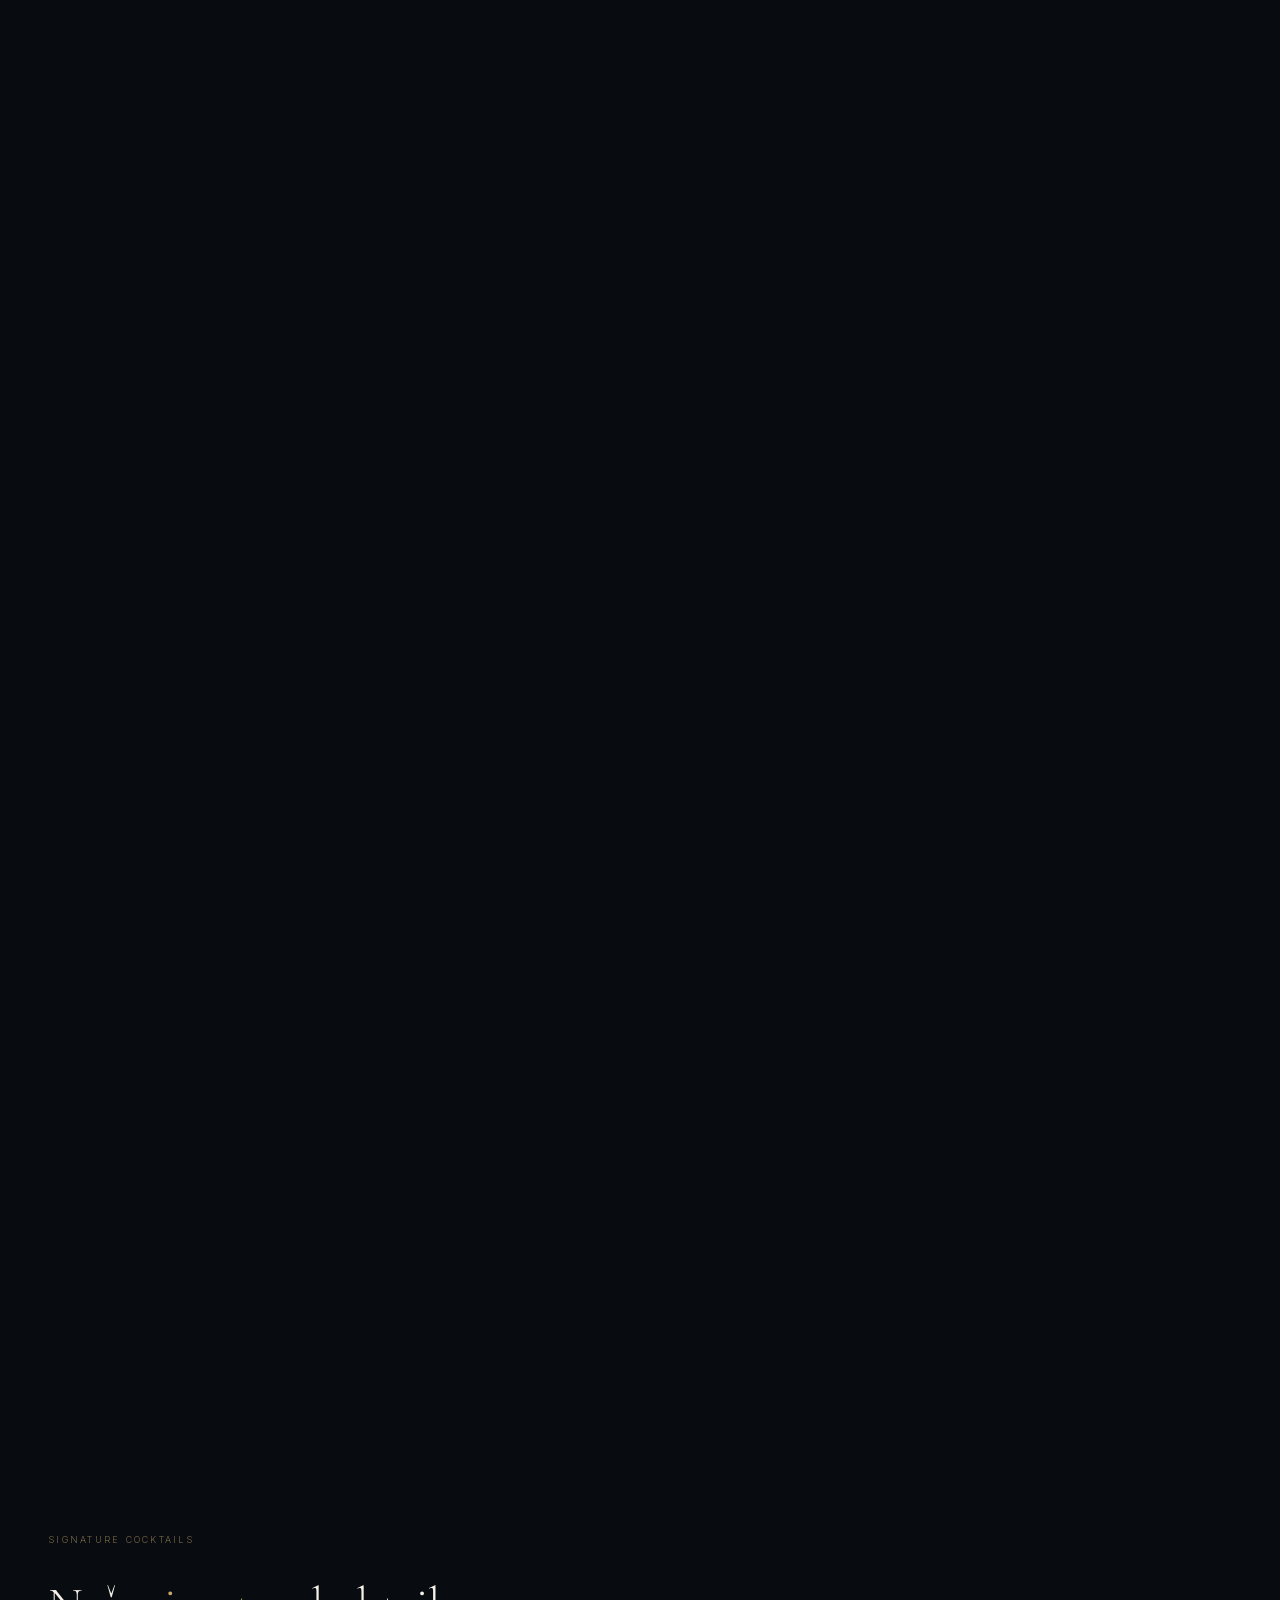
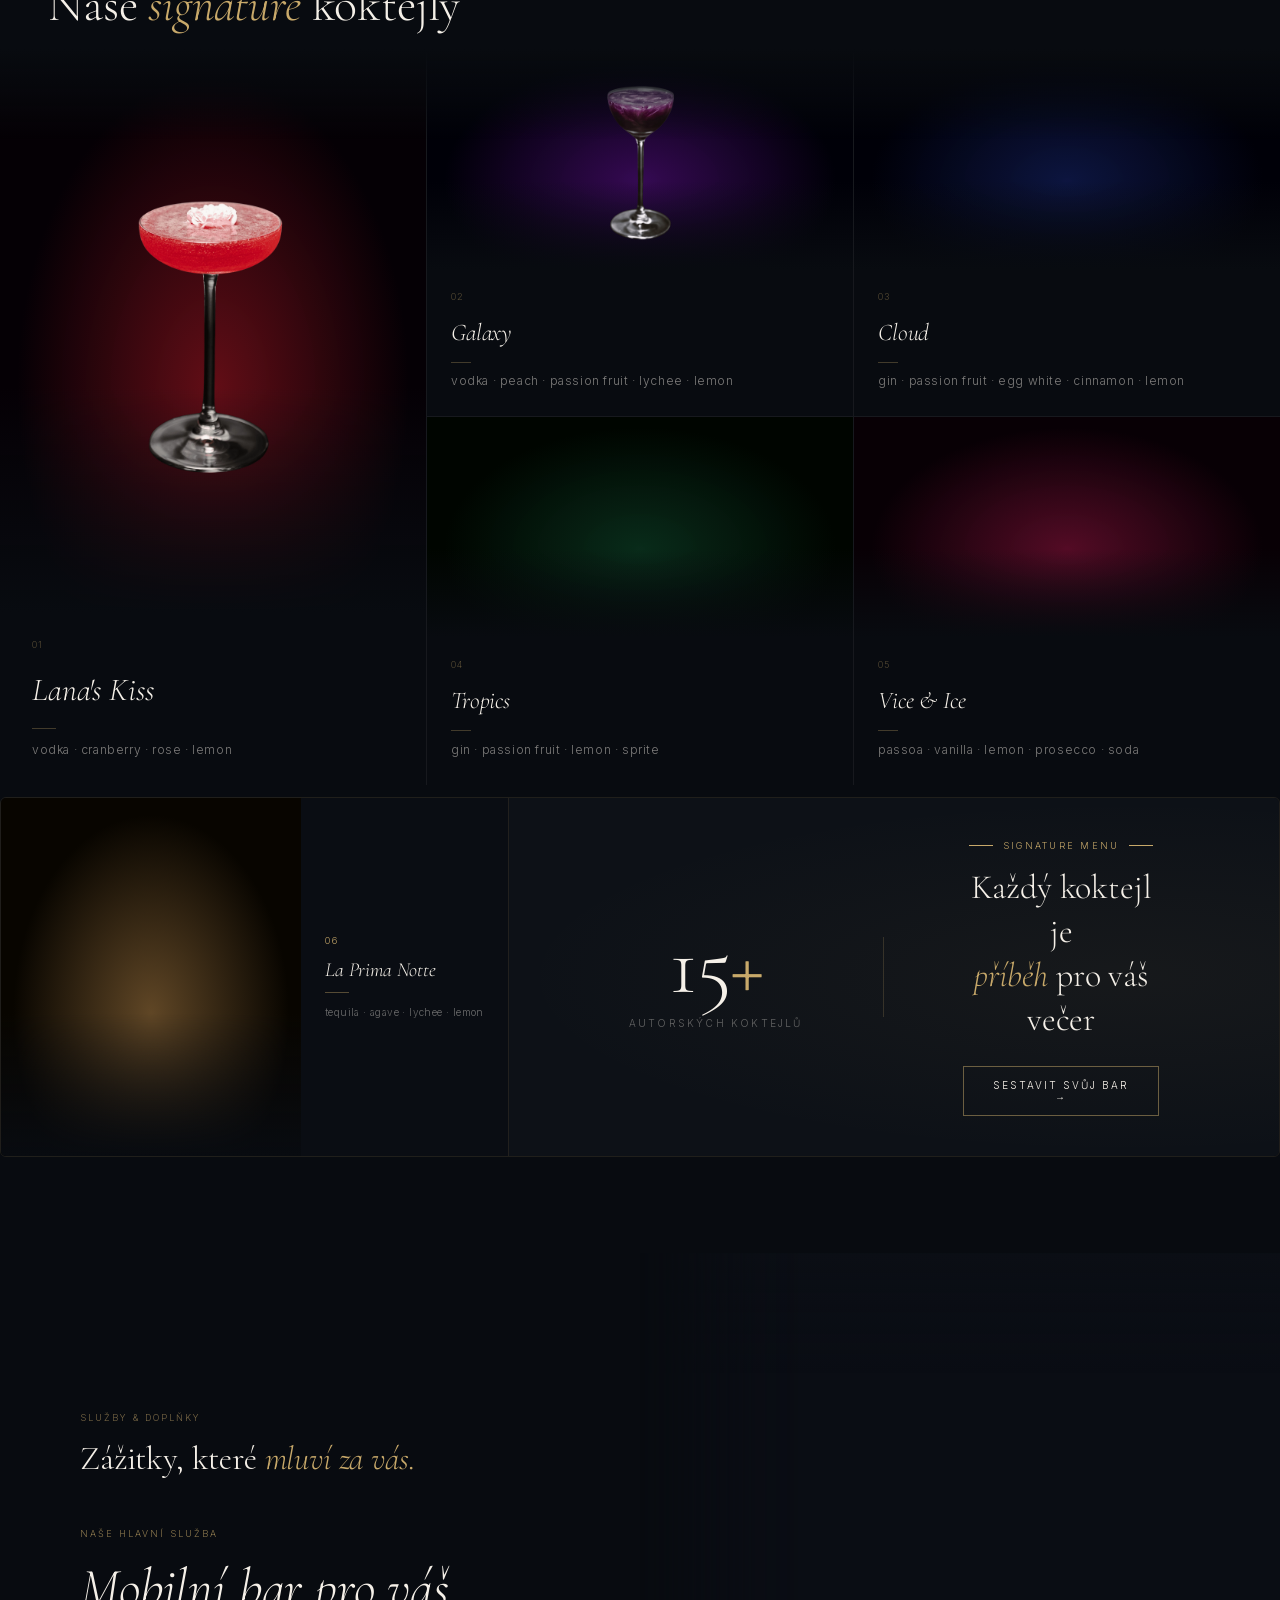
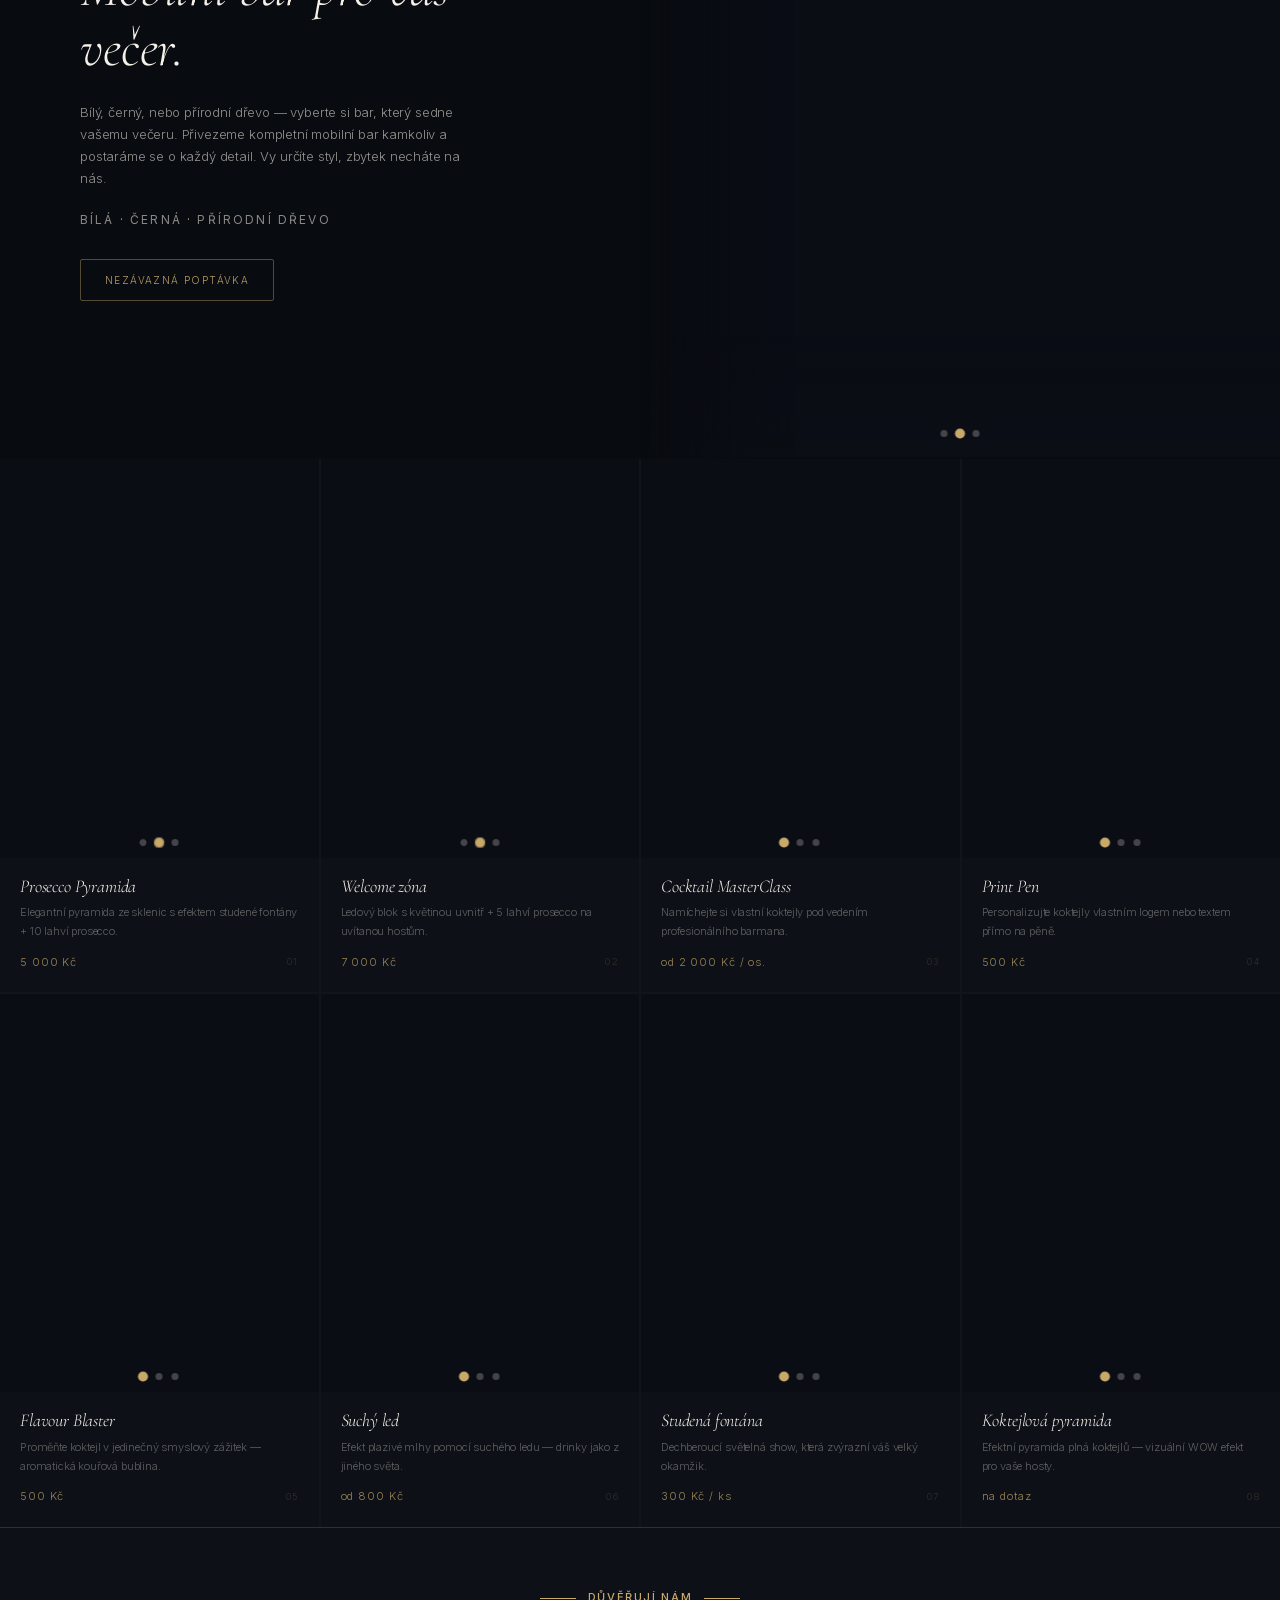
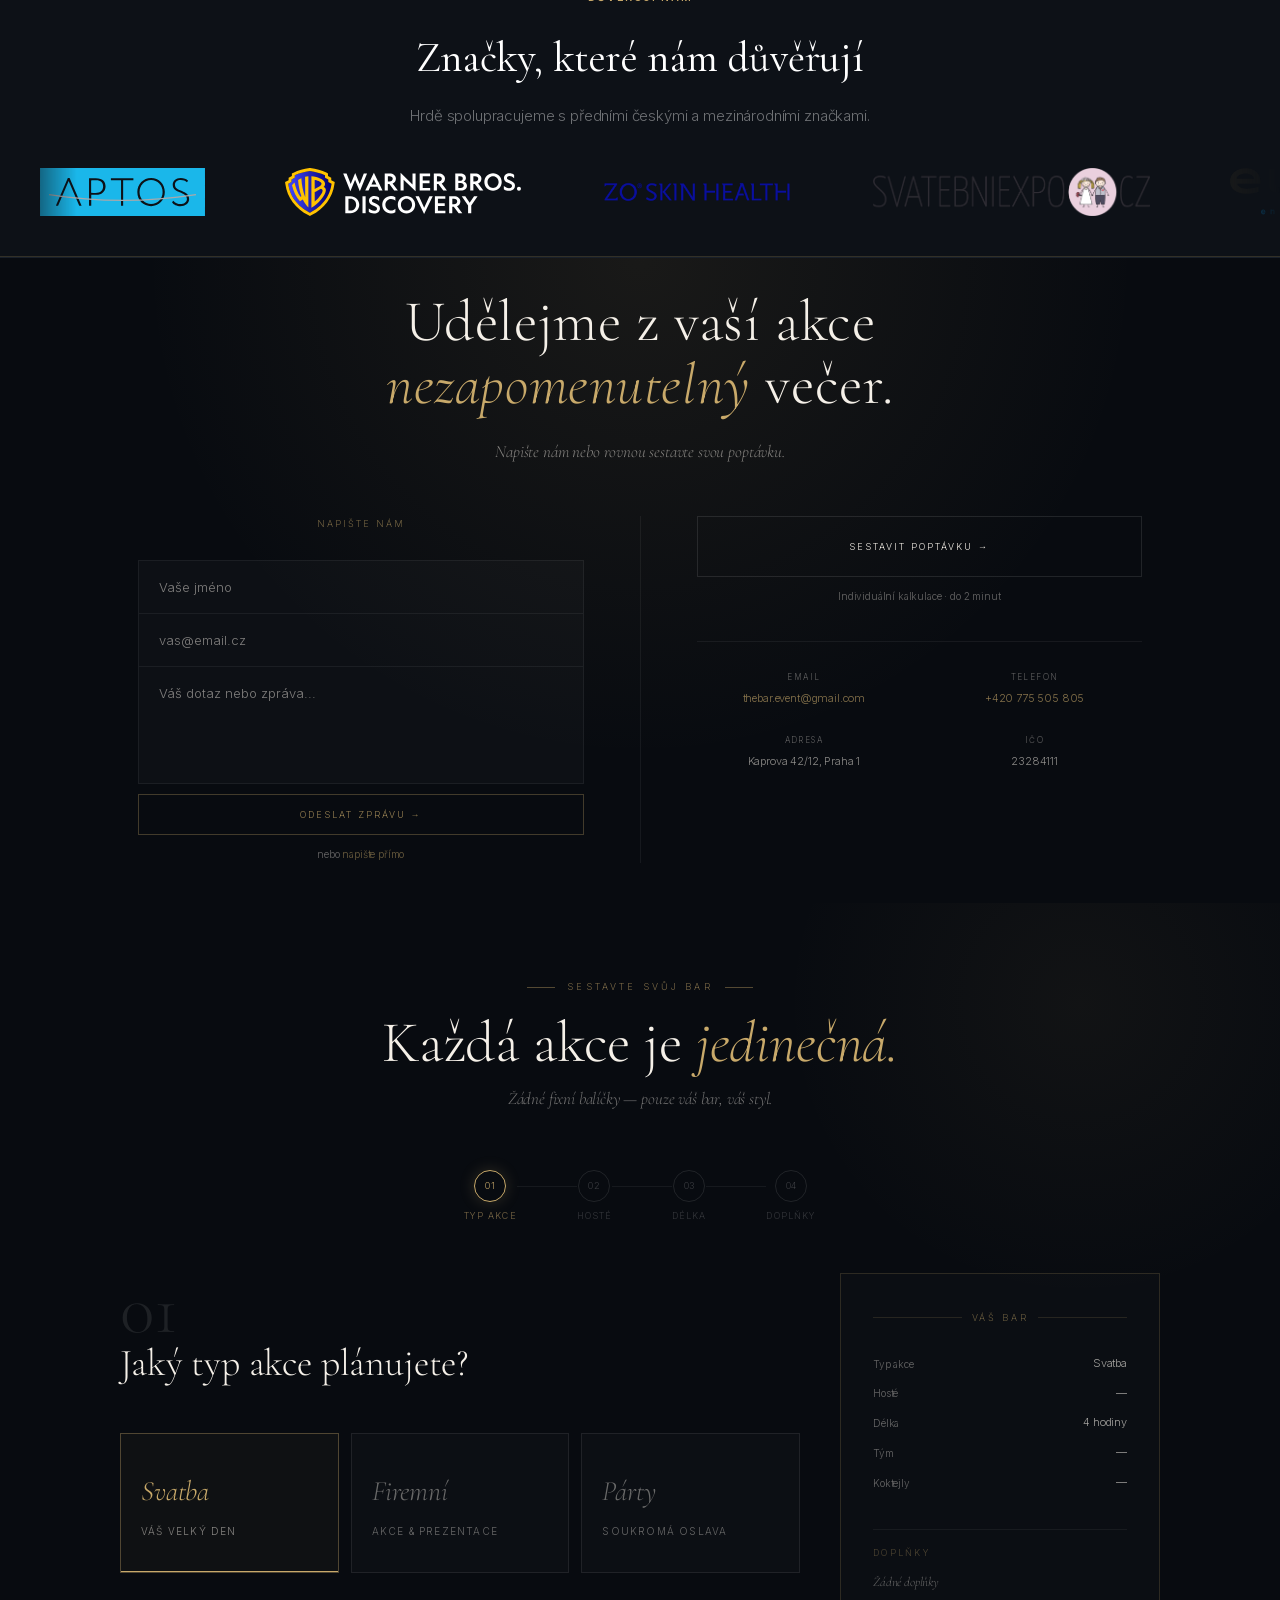
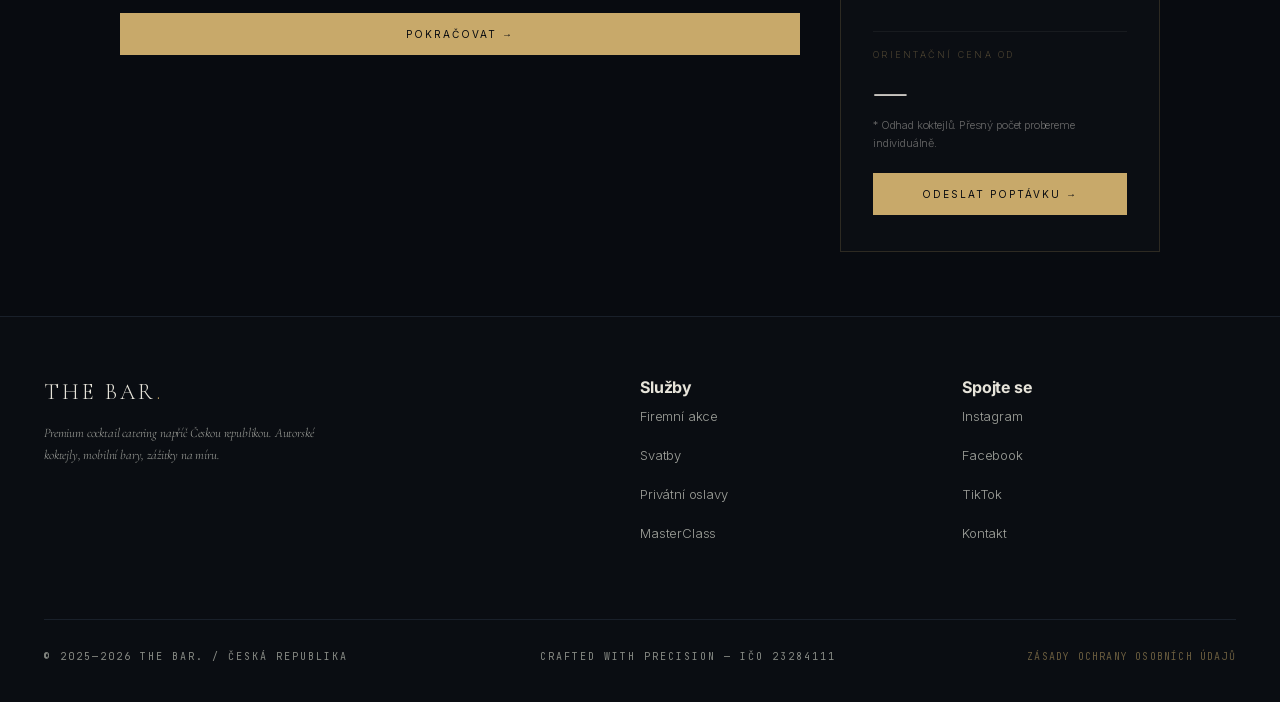
==== commit aa2c4575: "Add standalone privacy policy for Meta leads" ====
--- a/index.html
+++ b/index.html
@@ -1264,7 +1264,7 @@
           </div>
           <div style="display:flex;align-items:flex-start;gap:12px;margin-bottom:24px;">
             <input type="checkbox" id="gdpr-consent" onchange="var btn=document.getElementById('wiz-send-btn');btn.disabled=!this.checked;btn.style.opacity=this.checked?'1':'0.4';btn.style.cursor=this.checked?'pointer':'not-allowed';">
-            <label for="gdpr-consent" style="font-size:12px;font-weight:300;color:rgba(245,240,232,0.4);line-height:1.7;cursor:pointer;" data-i18n-html="wizard.modal.gdprFull">Kliknutím souhlasíte se zpracováním osobních údajů dle <span onclick="document.getElementById('privacy-modal').classList.add('open');_lockScroll();" style="color:#C8A96A;text-decoration:underline;cursor:pointer;">Zásad ochrany osobních údajů</span>.</label>
+            <label for="gdpr-consent" style="font-size:12px;font-weight:300;color:rgba(245,240,232,0.4);line-height:1.7;cursor:pointer;" data-i18n-html="wizard.modal.gdprFull">Potvrzuji, že jsem se seznámil/a se <span onclick="document.getElementById('privacy-modal').classList.add('open');_lockScroll();" style="color:#C8A96A;text-decoration:underline;cursor:pointer;">Zásadami ochrany osobních údajů</span>.</label>
           </div>
           <button id="wiz-send-btn" class="wiz-modal-send" onclick="wizSend()" disabled style="opacity:0.4;cursor:not-allowed;" data-i18n="wizard.modal.sendBtn">Odeslat poptávku →</button>
         </div>
@@ -1345,18 +1345,25 @@
     <h2 data-i18n="privacy.heading">Zásady ochrany osobních&nbsp;údajů</h2>
     <div class="pm-body">
       <p class="pm-provoz" data-i18n-html="privacy.provoz">Provozovatel: <strong style="color:rgba(245,240,232,0.85);">Vladyslav Breslavskyi – THE BAR. PREMIUM COCKTAIL CATERING</strong>, IČO:&nbsp;23284111</p>
+      <p><a href="/zasady-ochrany-osobnich-udaju/" style="color:#C8A96A;text-decoration:underline;" data-i18n="privacy.link">Otevřít zásady na samostatné stránce</a></p>
       <h3 data-i18n="privacy.h1">1. Jaké údaje shromažďujeme</h3>
-      <p data-i18n="privacy.p1">Jméno a příjmení · Telefonní číslo · E-mailová adresa · Datum plánované akce · Vybraná služba</p>
+      <p data-i18n="privacy.p1">Podle použitého formuláře zpracováváme jméno a příjmení, telefonní číslo, e-mailovou adresu, datum nebo přibližný termín akce, vybranou službu, typ akce, očekávaný počet hostů, přibližný rozpočet a město či místo konání. Webová poptávka může obsahovat také délku akce, zvolené doplňky, orientační cenu a poznámku; kontaktní formulář obsah vaší zprávy.</p>
+      <p data-i18n="privacy.p_source">Údaje získáváme přímo od vás prostřednictvím formulářů na našem webu nebo Meta Instant Forms na Facebooku a Instagramu. Poskytnutí údajů je dobrovolné; bez potřebných kontaktních údajů a informací o akci nemusíme být schopni poptávku vyřídit.</p>
+      <p data-i18n="privacy.p_meta">Meta Instant Form vyplňujete a odesíláte v prostředí Meta, které se podílí na přijetí poptávky před předáním údajů THE BAR. Po předání THE BAR poptávku ručně zpracuje a přenese do svého stávajícího CRM pro evidenci a vyřízení. Zpracování údajů v prostředí Facebooku a Instagramu se řídí také zásadami ochrany soukromí těchto služeb.</p>
       <h3 data-i18n="privacy.h2">2. Za jakým účelem</h3>
-      <p data-i18n="privacy.p2">Vytvoření nezávazné cenové nabídky · Komunikace ohledně vaší poptávky · Rezervace našich služeb</p>
+      <p data-i18n="privacy.p2">Údaje používáme pouze k vyřízení konkrétní poptávky: k odpovědi, ověření termínu, dostupnosti a rozsahu akce, přípravě nezávazné nabídky, navazující komunikaci a případné rezervaci, uzavření smlouvy a poskytnutí služby.</p>
+      <p data-i18n="privacy.p_notice">Odeslání formuláře není rezervací ani potvrzením termínu a nepředstavuje závaznou cenovou nabídku. Nejde o přihlášení k newsletteru; toto zpracování nezahrnuje zasílání přímých marketingových sdělení.</p>
+      <h3 data-i18n="privacy.h_legal">Právní základ zpracování poptávky</h3>
+      <p data-i18n="privacy.p_legal_b">Pokud jste sami zájemcem o službu jako budoucí zákazník, zpracování je nezbytné pro provedení opatření přijatých na vaši žádost před uzavřením smlouvy a případně pro její plnění podle čl. 6 odst. 1 písm. b) GDPR.</p>
+      <p data-i18n="privacy.p_legal_f">Pokud jednáte jako zástupce nebo kontaktní osoba společnosti či jiné organizace, právním základem je čl. 6 odst. 1 písm. f) GDPR: oprávněný zájem THE BAR přijímat a vyřizovat obchodní poptávky, komunikovat se zástupcem a činit kroky k případnému smluvnímu vztahu s danou organizací. Vyřízení poptávky neopíráme o souhlas se zpracováním osobních údajů.</p>
       <h3 data-i18n="privacy.h3">3. Kdo má přístup</h3>
-      <p data-i18n="privacy.p3">Pouze provozovatel. K marketingovým účelům údaje nepředáváme; využíváme pouze nezbytné technické zpracovatele (Google – formuláře a analytika, poskytovatel hostingu).</p>
+      <p data-i18n="privacy.p3">K údajům má přístup provozovatel a nezbytní techničtí poskytovatelé pro příjem a evidenci poptávek a provoz webu (Google – formuláře, stávající evidence/CRM a analytika; poskytovatel hostingu). Údaje nepředáváme dalším subjektům pro jejich marketingové účely. U Meta Instant Forms se na přijetí a předání údajů podílí také prostředí Meta, jak je popsáno výše.</p>
       <h3 data-i18n="privacy.h4">4. Jak dlouho uchováváme</h3>
       <p data-i18n="privacy.p4">Maximálně 12 měsíců od přijetí poptávky.</p>
       <h3 data-i18n="privacy.h_cookies">5. Cookies a analytika</h3>
-      <p data-i18n="privacy.p_cookies">Web používá službu Google Analytics k anonymní analýze návštěvnosti. Analytické cookies se načítají až po vašem souhlasu v cookie liště; souhlas můžete kdykoli odvolat odkazem „Nastavení cookies" v patičce. Poskytovatelem této služby je společnost Google, která vystupuje jako zpracovatel údajů.</p>
+      <p data-i18n="privacy.p_cookies">Hlavní stránka webu používá Google Analytics k analýze návštěvnosti. Používání analytických cookies se řídí vaší volbou v cookie liště. Souhlas můžete odvolat: v nastavení prohlížeče vymažte uložená data tohoto webu, znovu otevřete hlavní stránku a v cookie liště zvolte „Odmítnout“. Poskytovatelem analytické služby je Google.</p>
       <h3 data-i18n="privacy.h5">6. Vaše práva</h3>
-      <p data-i18n="privacy.p5">Máte právo na přístup k údajům, jejich opravu, výmaz, vznesení námitky a podání stížnosti u Úřadu pro ochranu osobních údajů (ÚOOÚ).</p>
+      <p data-i18n="privacy.p5">Za podmínek GDPR máte právo na přístup k údajům, jejich opravu, výmaz, omezení zpracování a přenositelnost. Proti zpracování založenému na oprávněném zájmu můžete vznést námitku. Svá práva můžete uplatnit u provozovatele na thebar.event@gmail.com. Máte také právo podat stížnost u Úřadu pro ochranu osobních údajů (ÚOOÚ).</p>
     </div>
   </div>
 </div>
@@ -1432,7 +1439,7 @@
       });
     })();
   </script>
-  <script src="translations.js" defer></script>
+  <script src="translations.js?v=privacy-20261002" defer></script>
   <script src="main.js?v=3557fc3" defer></script>
 
 <div class="float-contacts" aria-label="Rychlý kontakt">
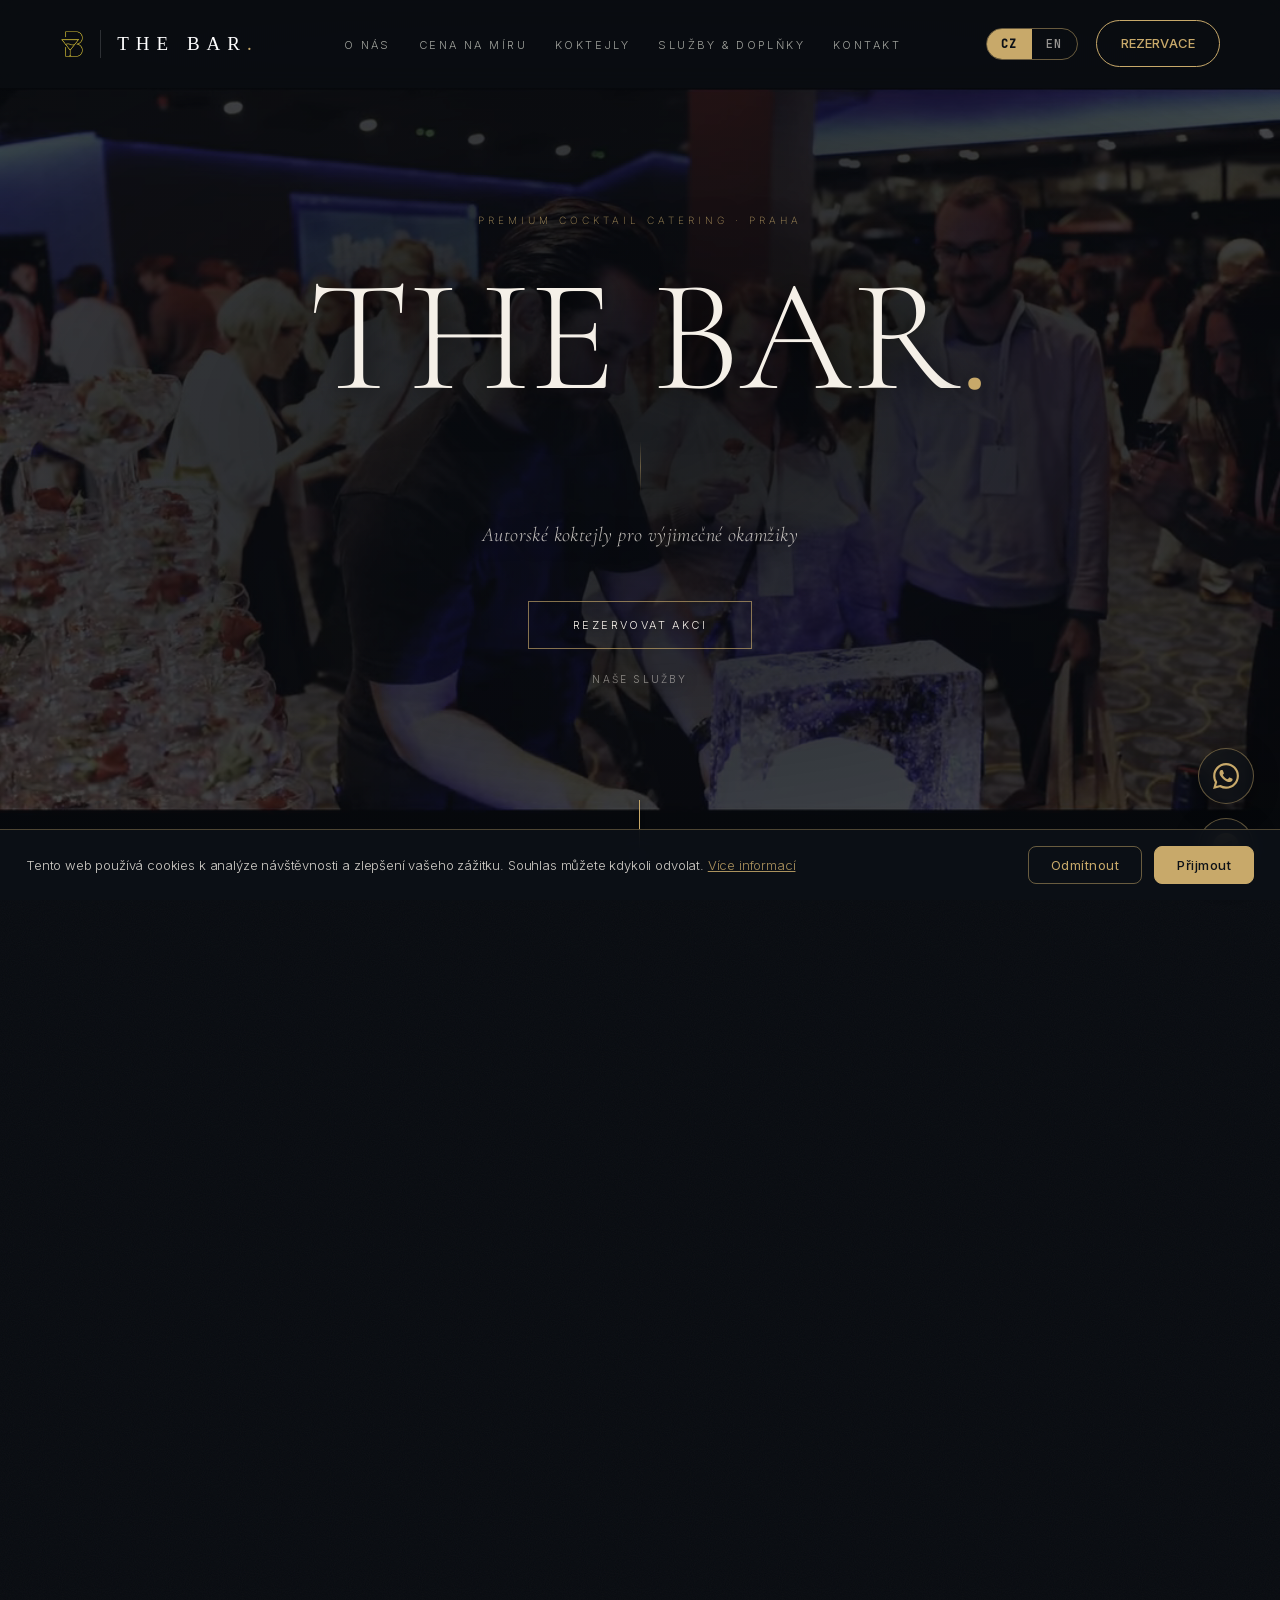
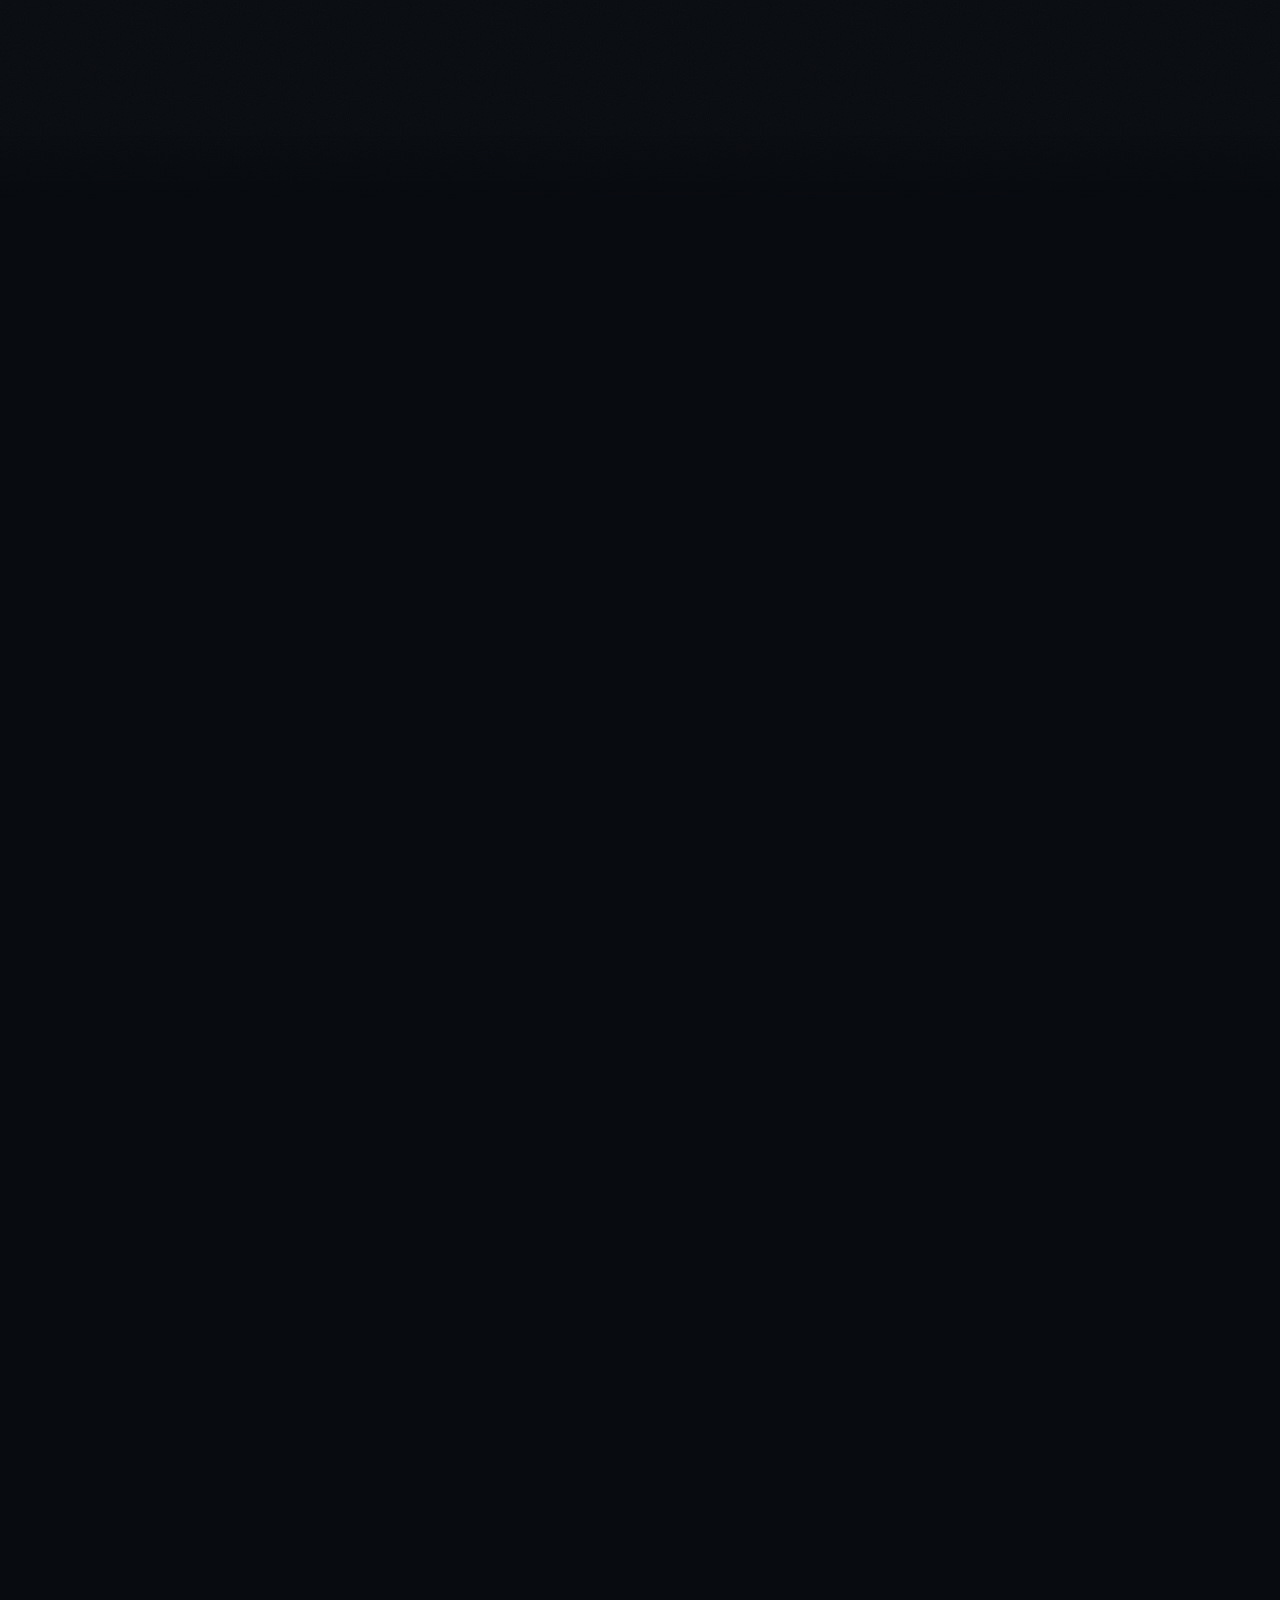
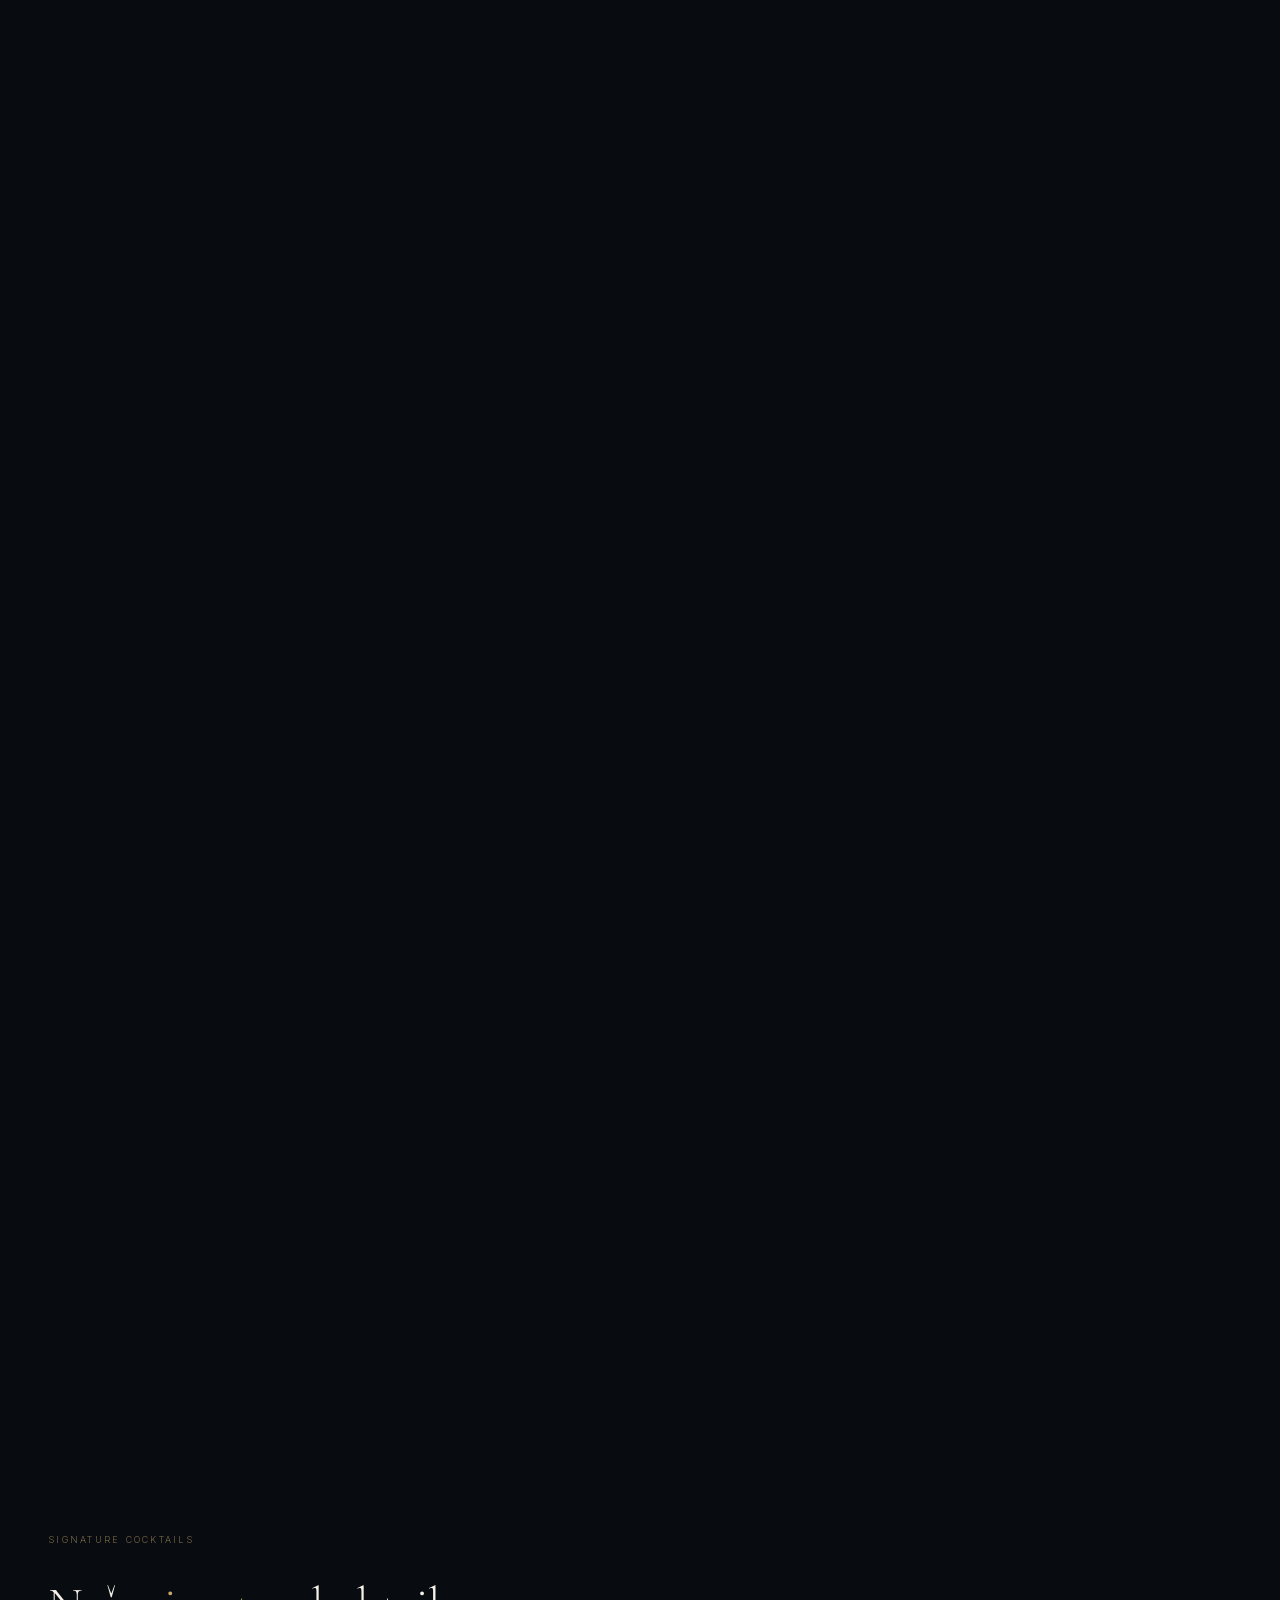
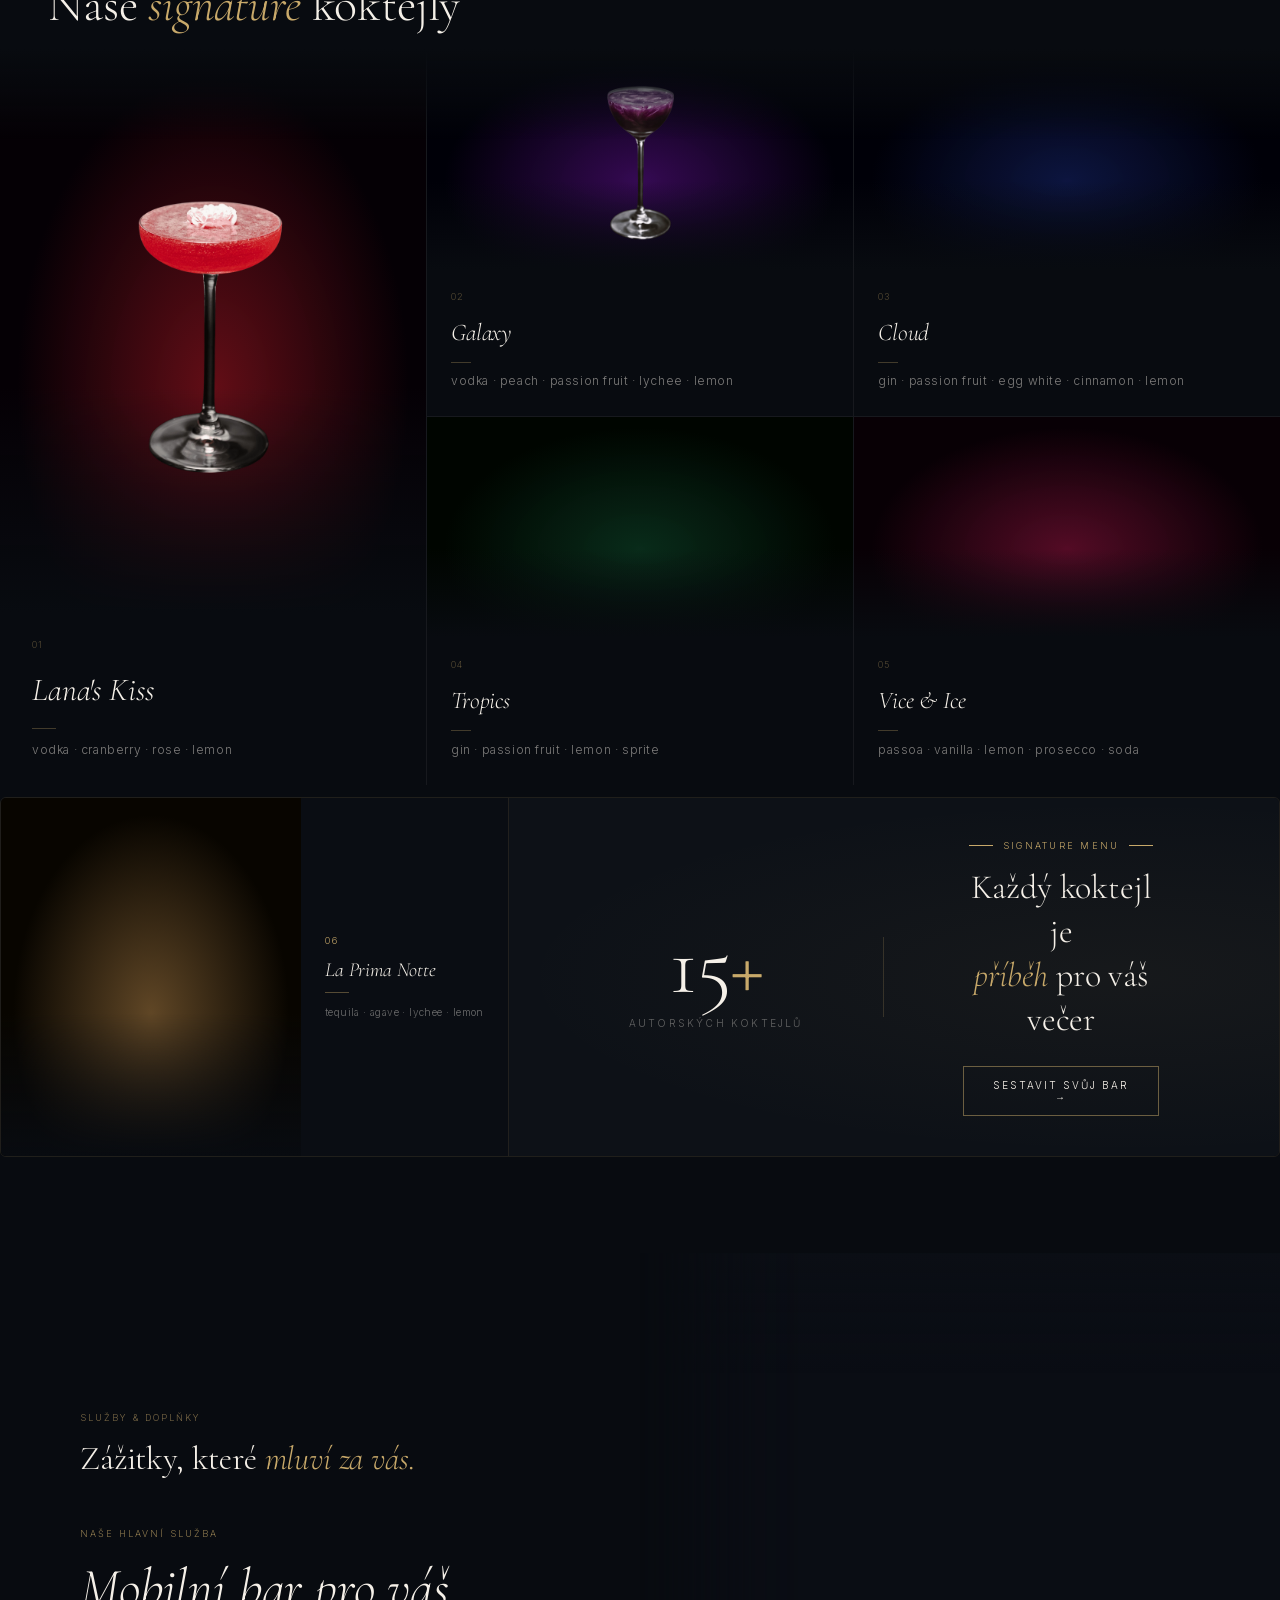
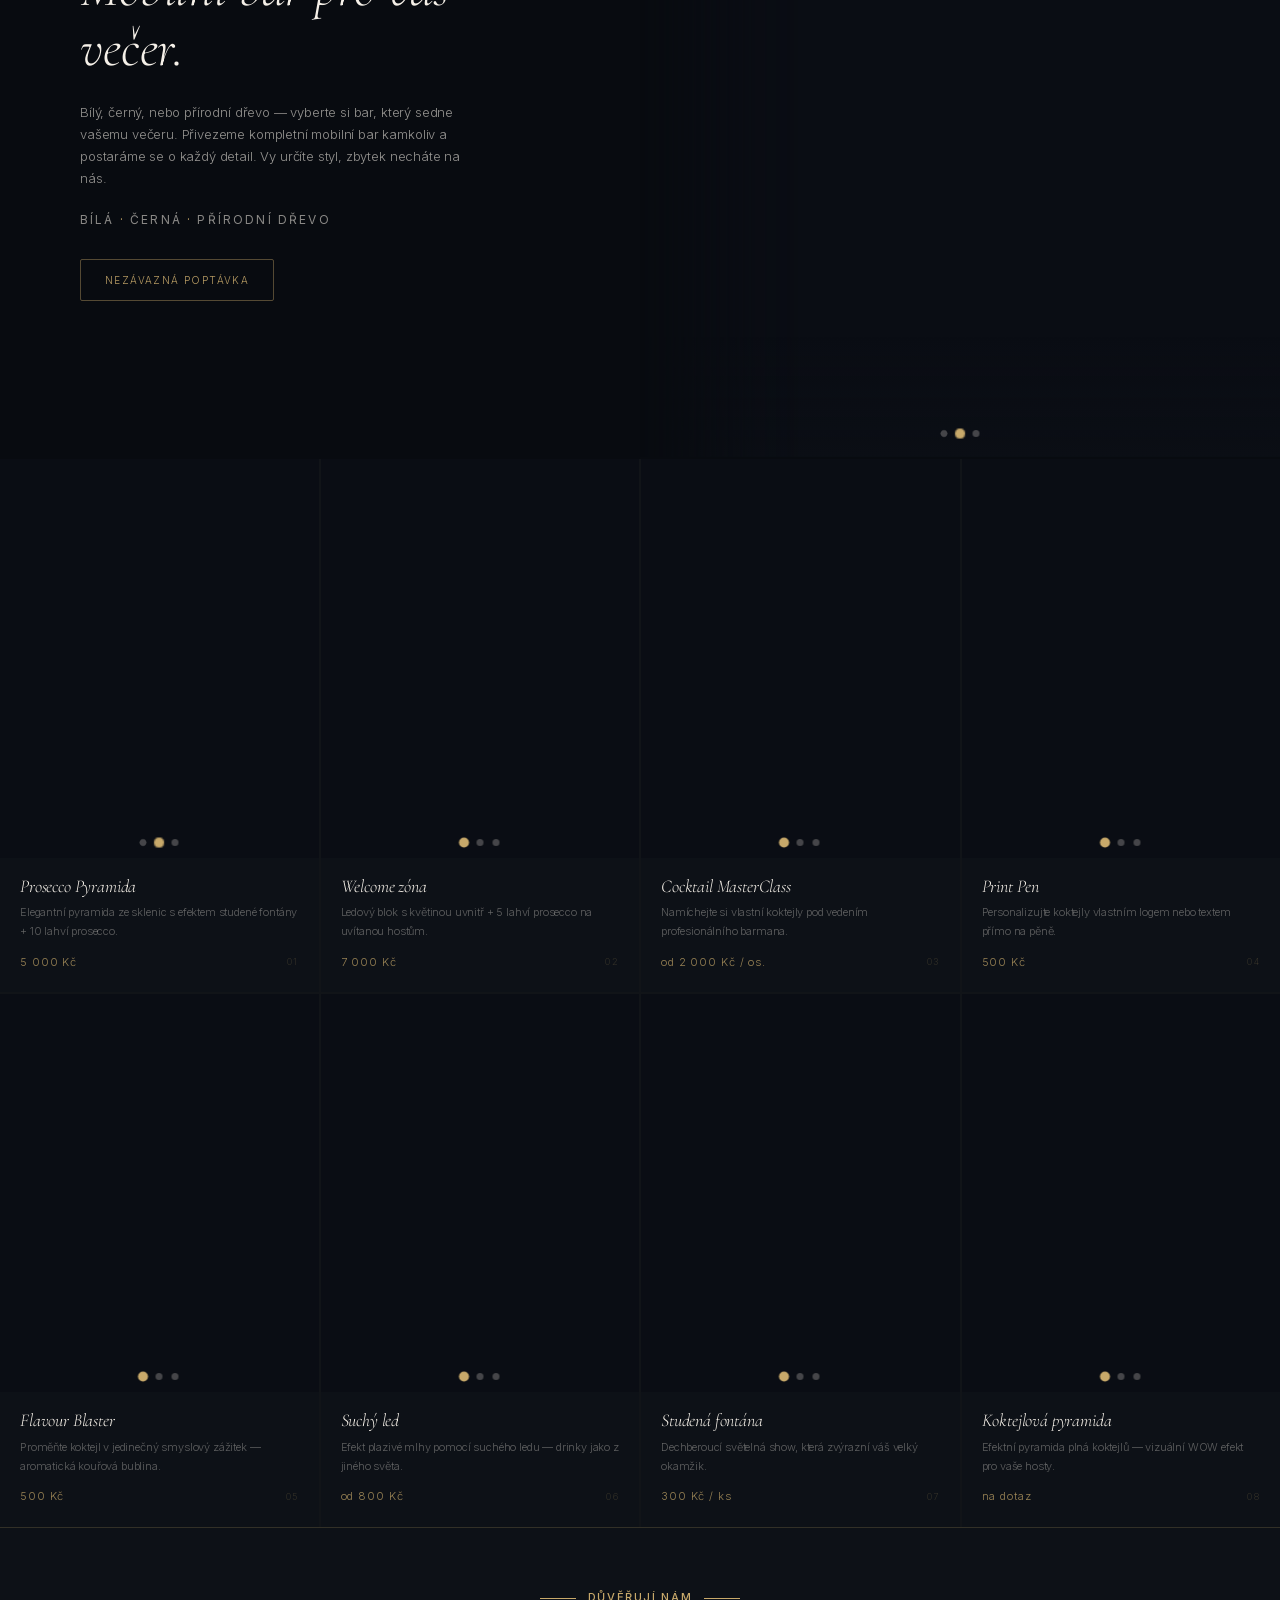
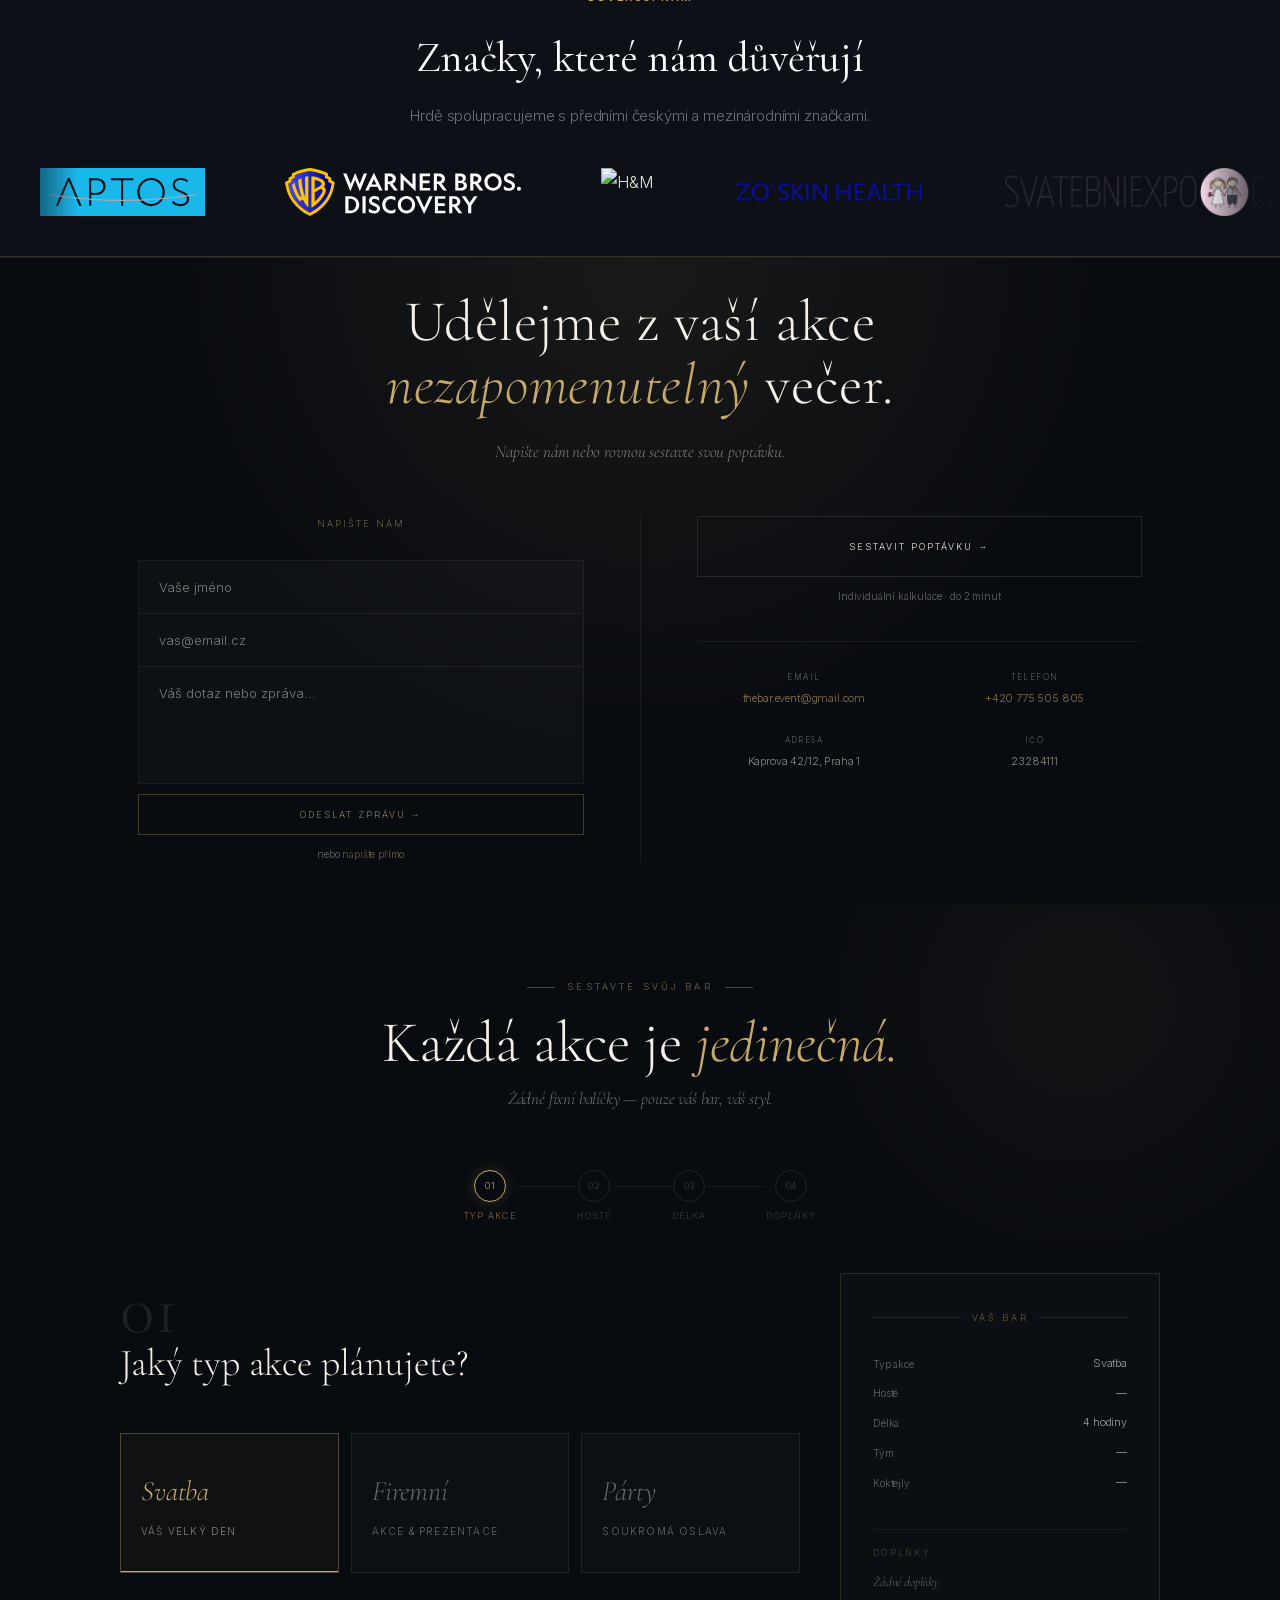
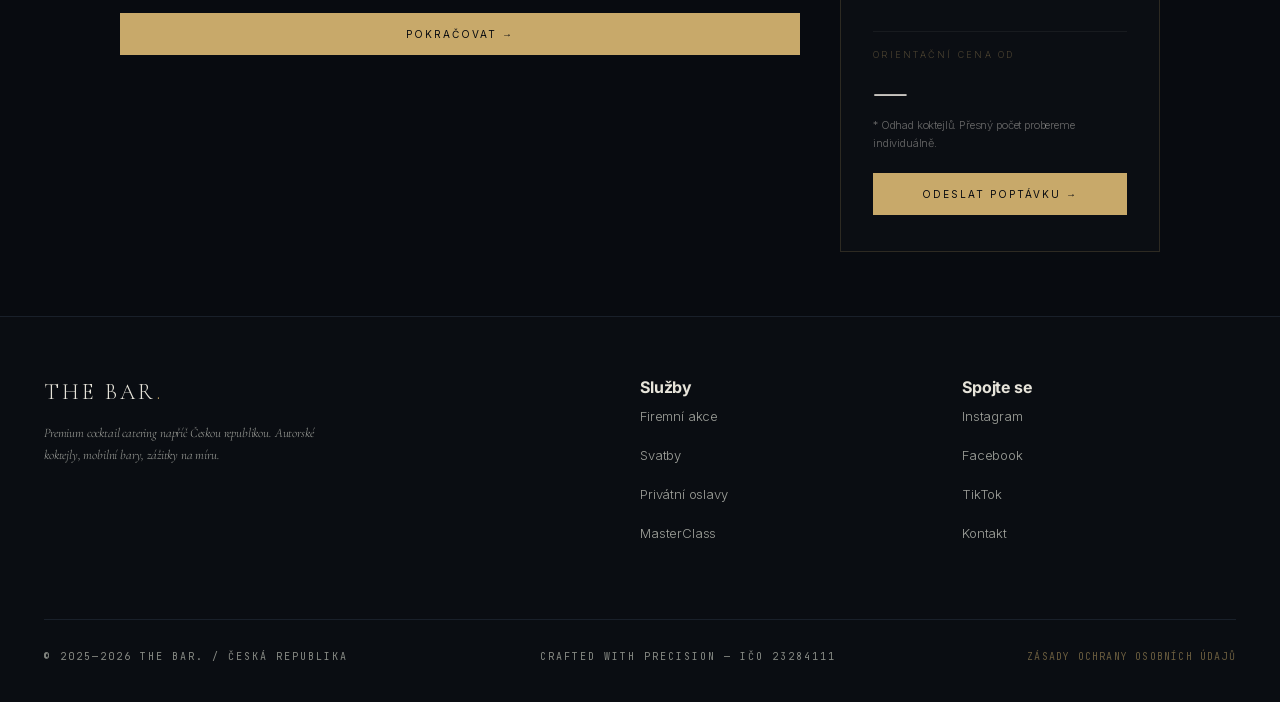
==== commit d3543b30: "Add files via upload" ====
--- a/index.html
+++ b/index.html
@@ -997,6 +997,7 @@
       <div class="partners-set">
         <img src="assets/images/APTOS LOGO.svg" alt="Aptos">
         <img src="assets/images/LOGO WARNER.svg" alt="Warner">
+        <img src="assets/images/HM-LOGO.png" alt="H&amp;M">
         <img src="assets/images/ZO SKIN LOGO.webp" alt="ZO Skin Health">
         <img src="assets/images/SVATEBNIEXPO LOGO.png" alt="Svatební Expo">
         <img src="assets/images/ELCBRANDS LOGO.svg" alt="ELC Brands">
@@ -1004,6 +1005,7 @@
       <div class="partners-set" aria-hidden="true">
         <img src="assets/images/APTOS LOGO.svg" alt="">
         <img src="assets/images/LOGO WARNER.svg" alt="">
+        <img src="assets/images/HM-LOGO.png" alt="">
         <img src="assets/images/ZO SKIN LOGO.webp" alt="">
         <img src="assets/images/SVATEBNIEXPO LOGO.png" alt="">
         <img src="assets/images/ELCBRANDS LOGO.svg" alt="">
@@ -1011,6 +1013,7 @@
       <div class="partners-set" aria-hidden="true">
         <img src="assets/images/APTOS LOGO.svg" alt="">
         <img src="assets/images/LOGO WARNER.svg" alt="">
+        <img src="assets/images/HM-LOGO.png" alt="">
         <img src="assets/images/ZO SKIN LOGO.webp" alt="">
         <img src="assets/images/SVATEBNIEXPO LOGO.png" alt="">
         <img src="assets/images/ELCBRANDS LOGO.svg" alt="">
